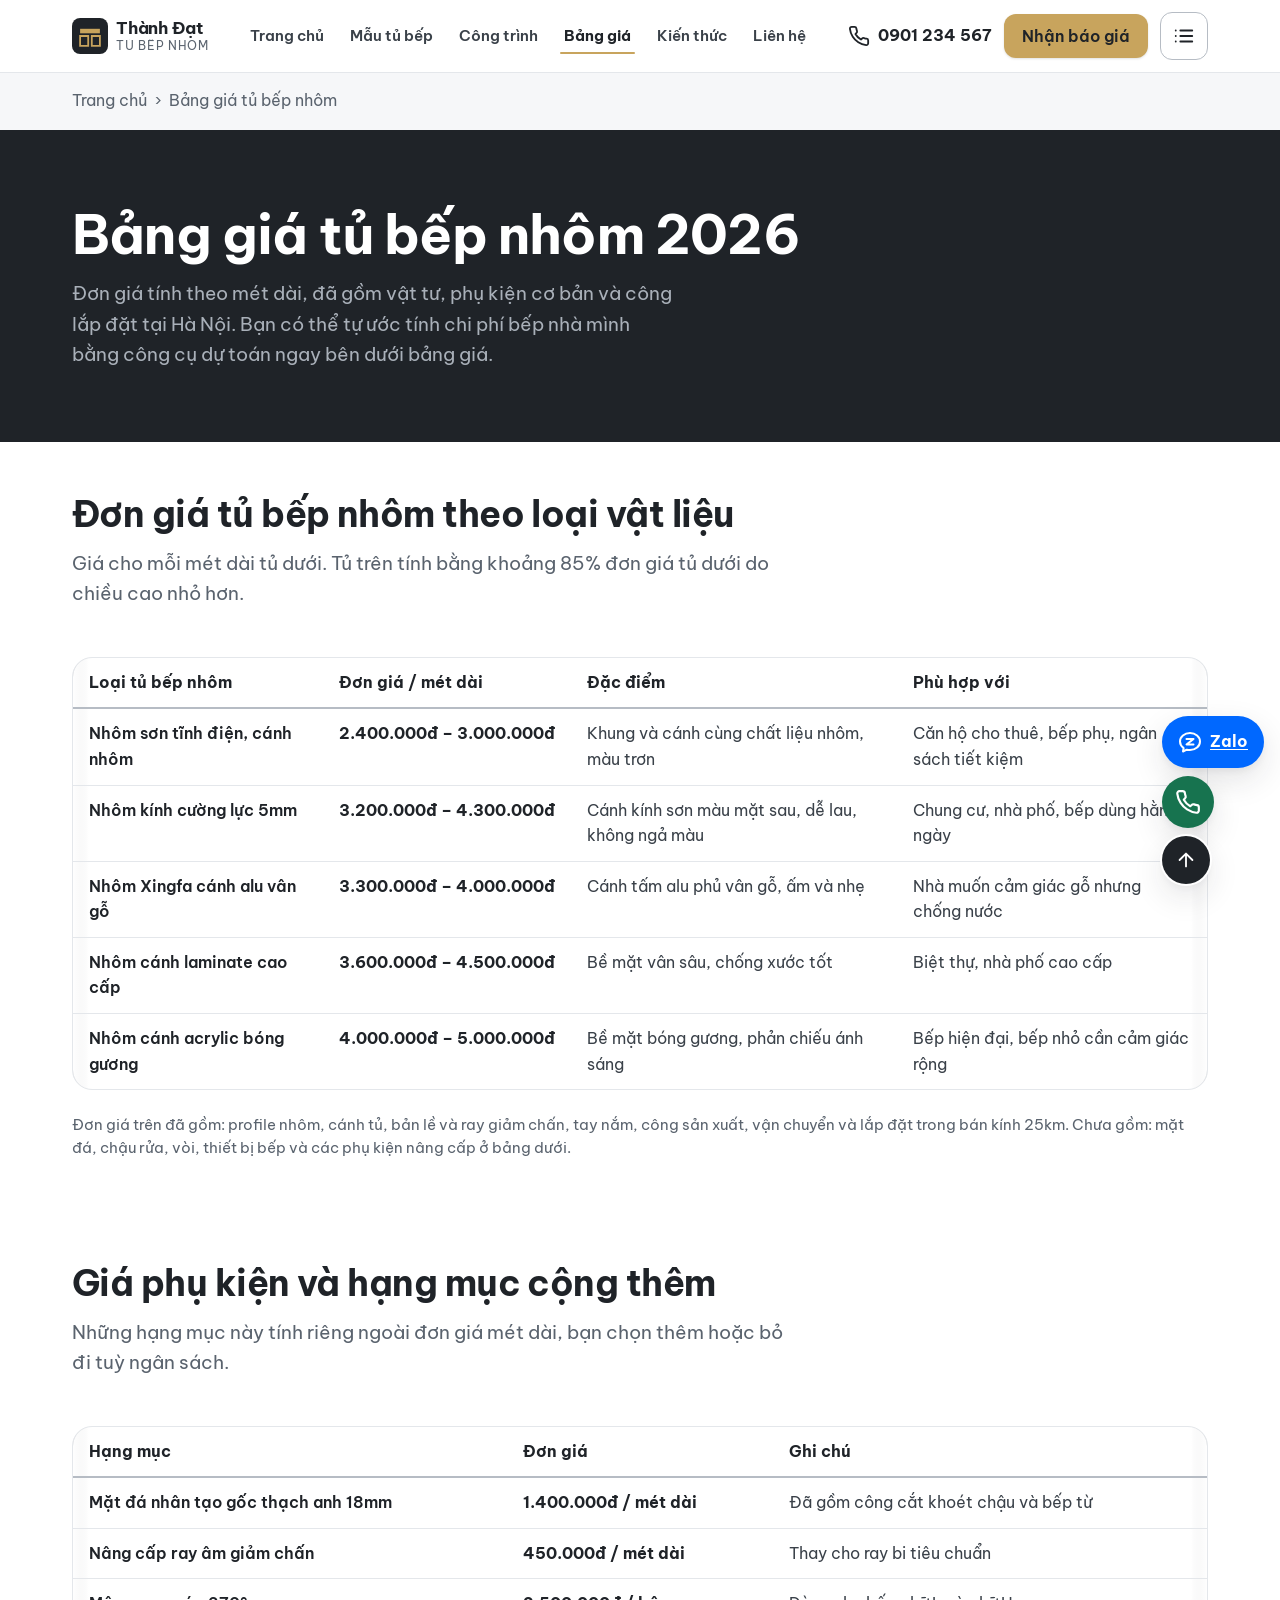
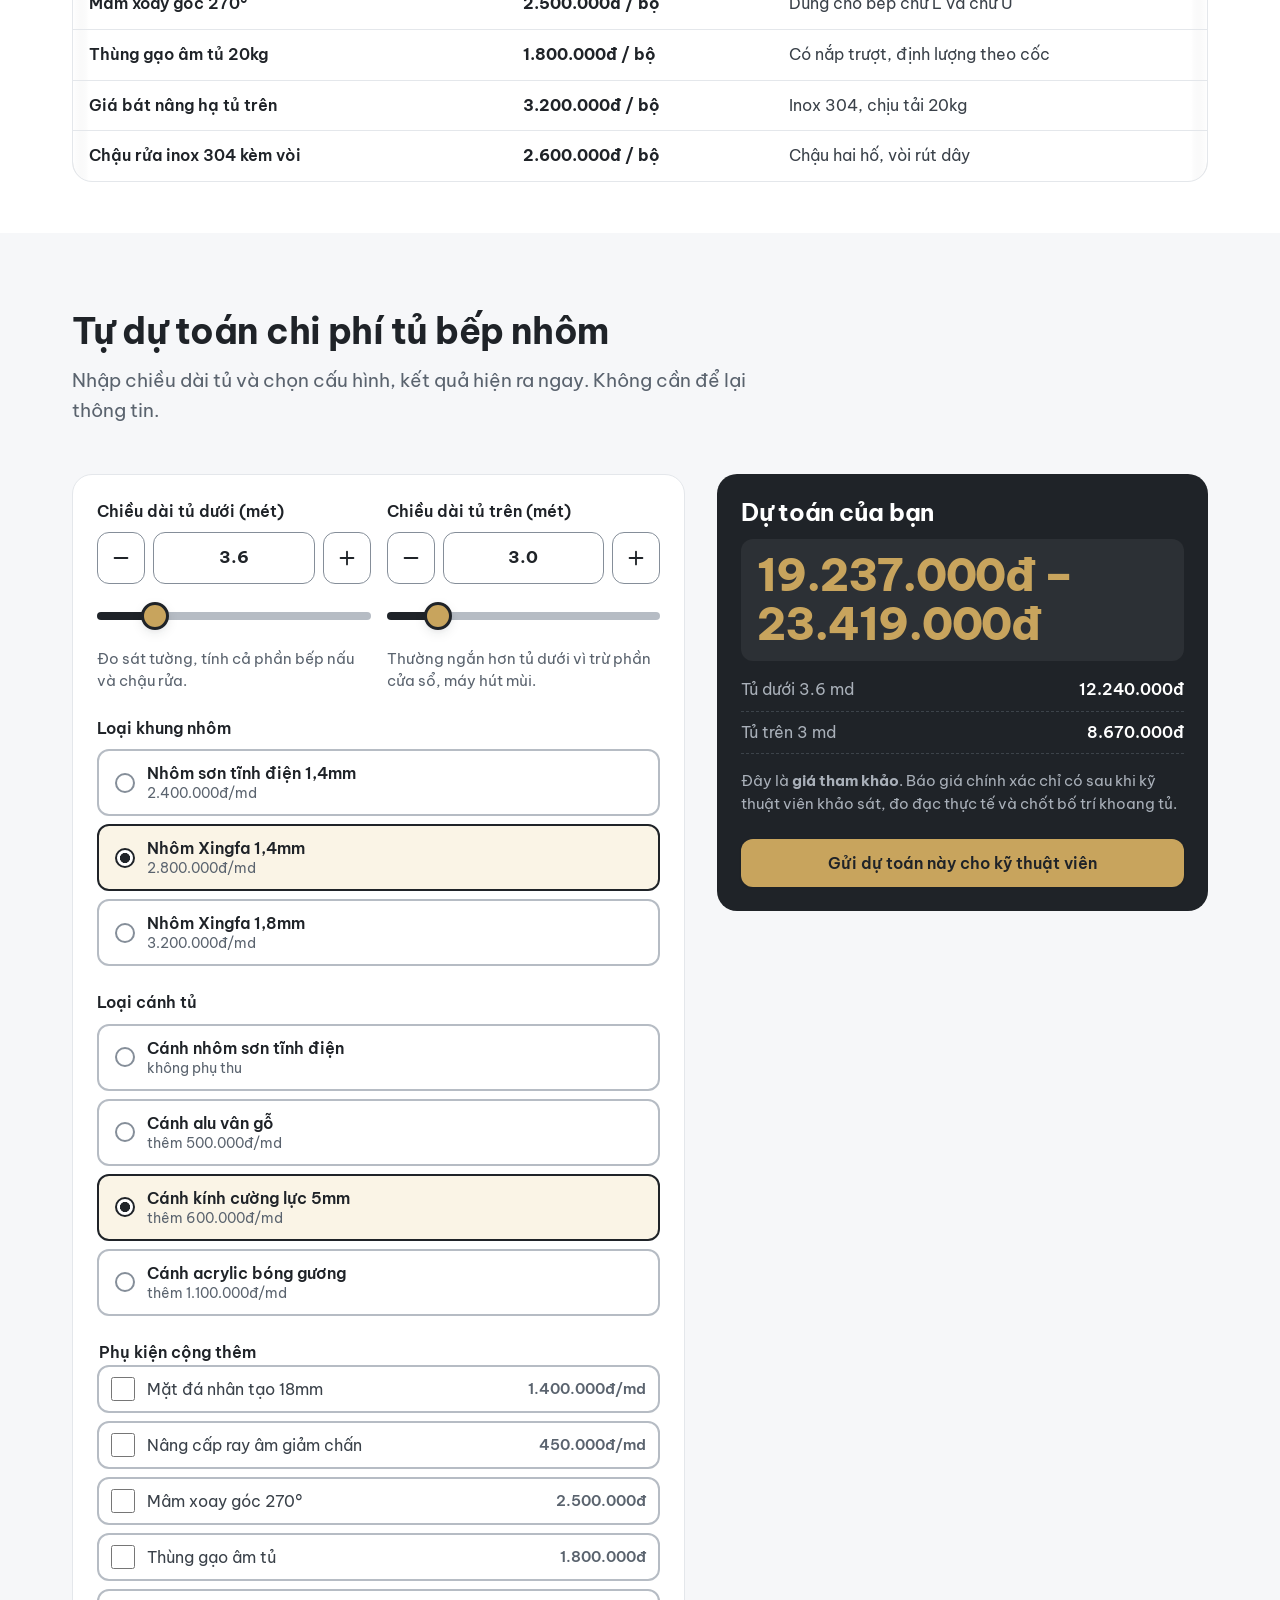
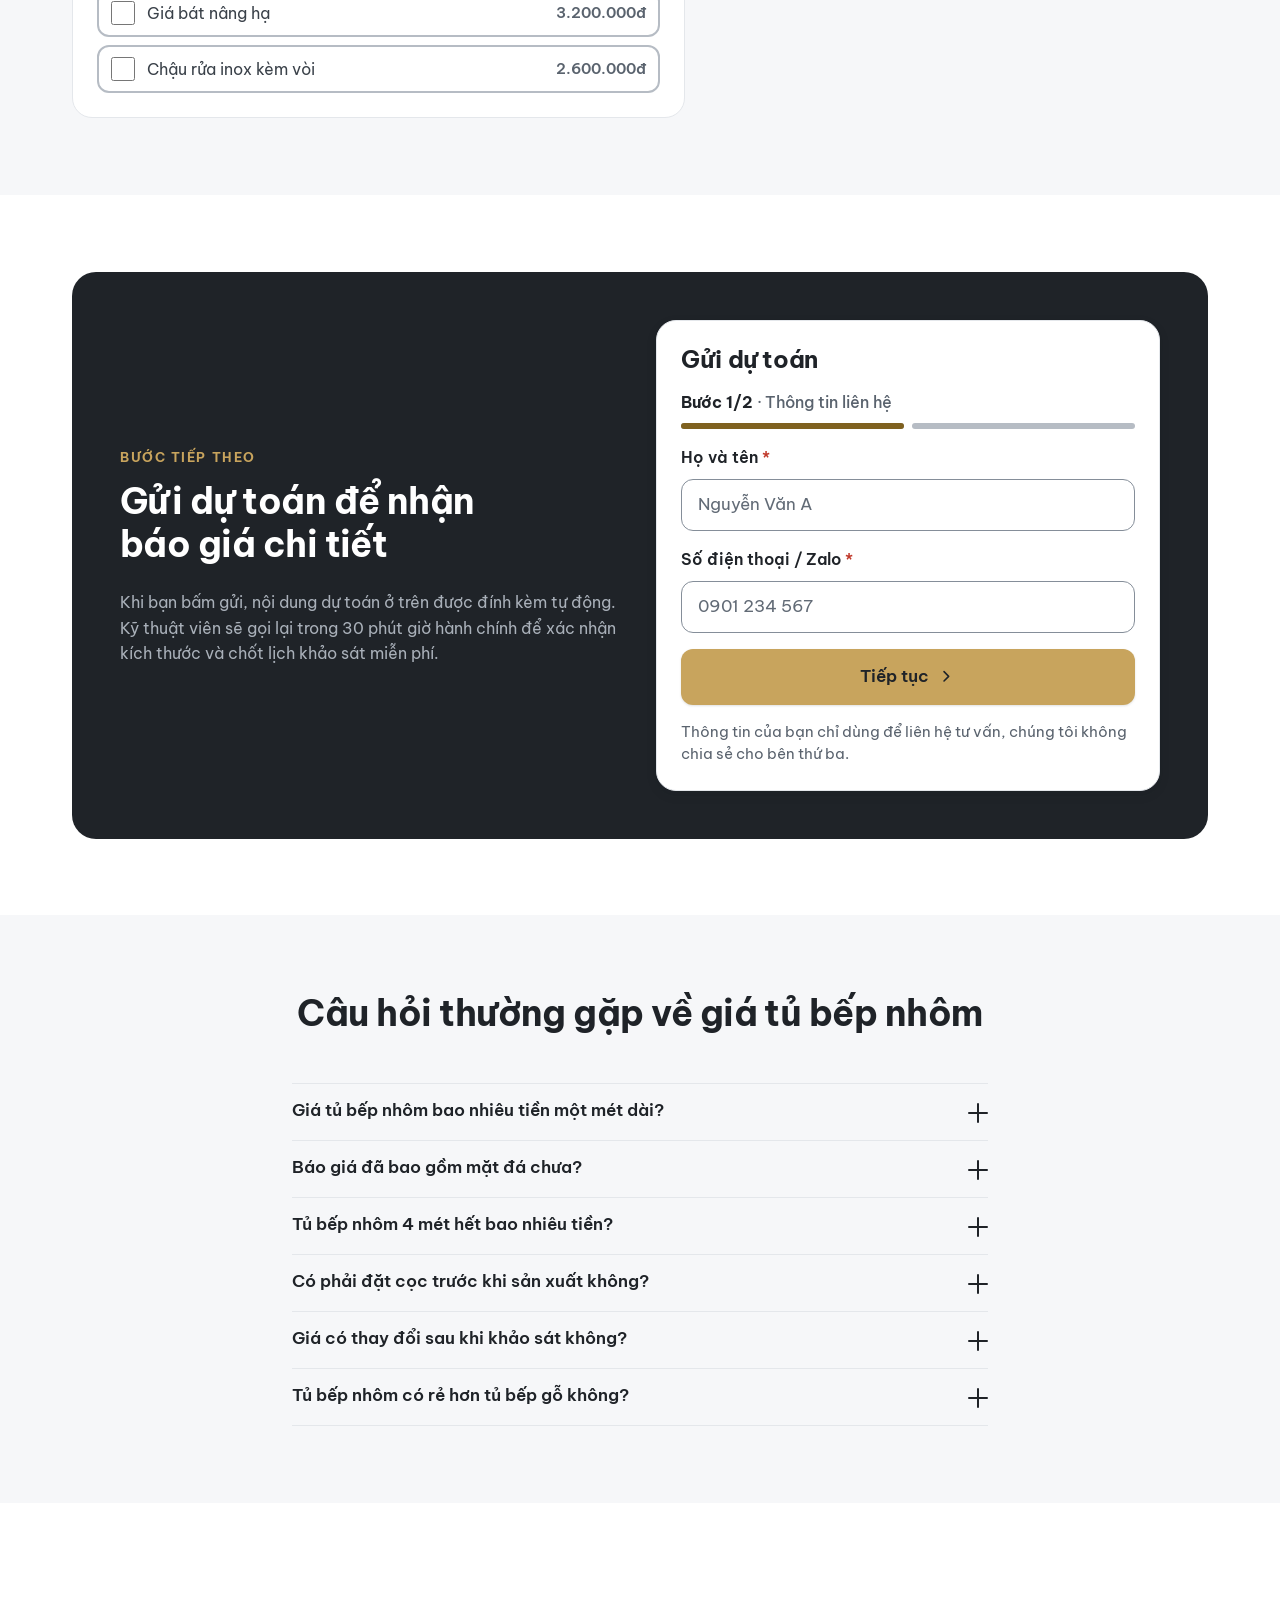
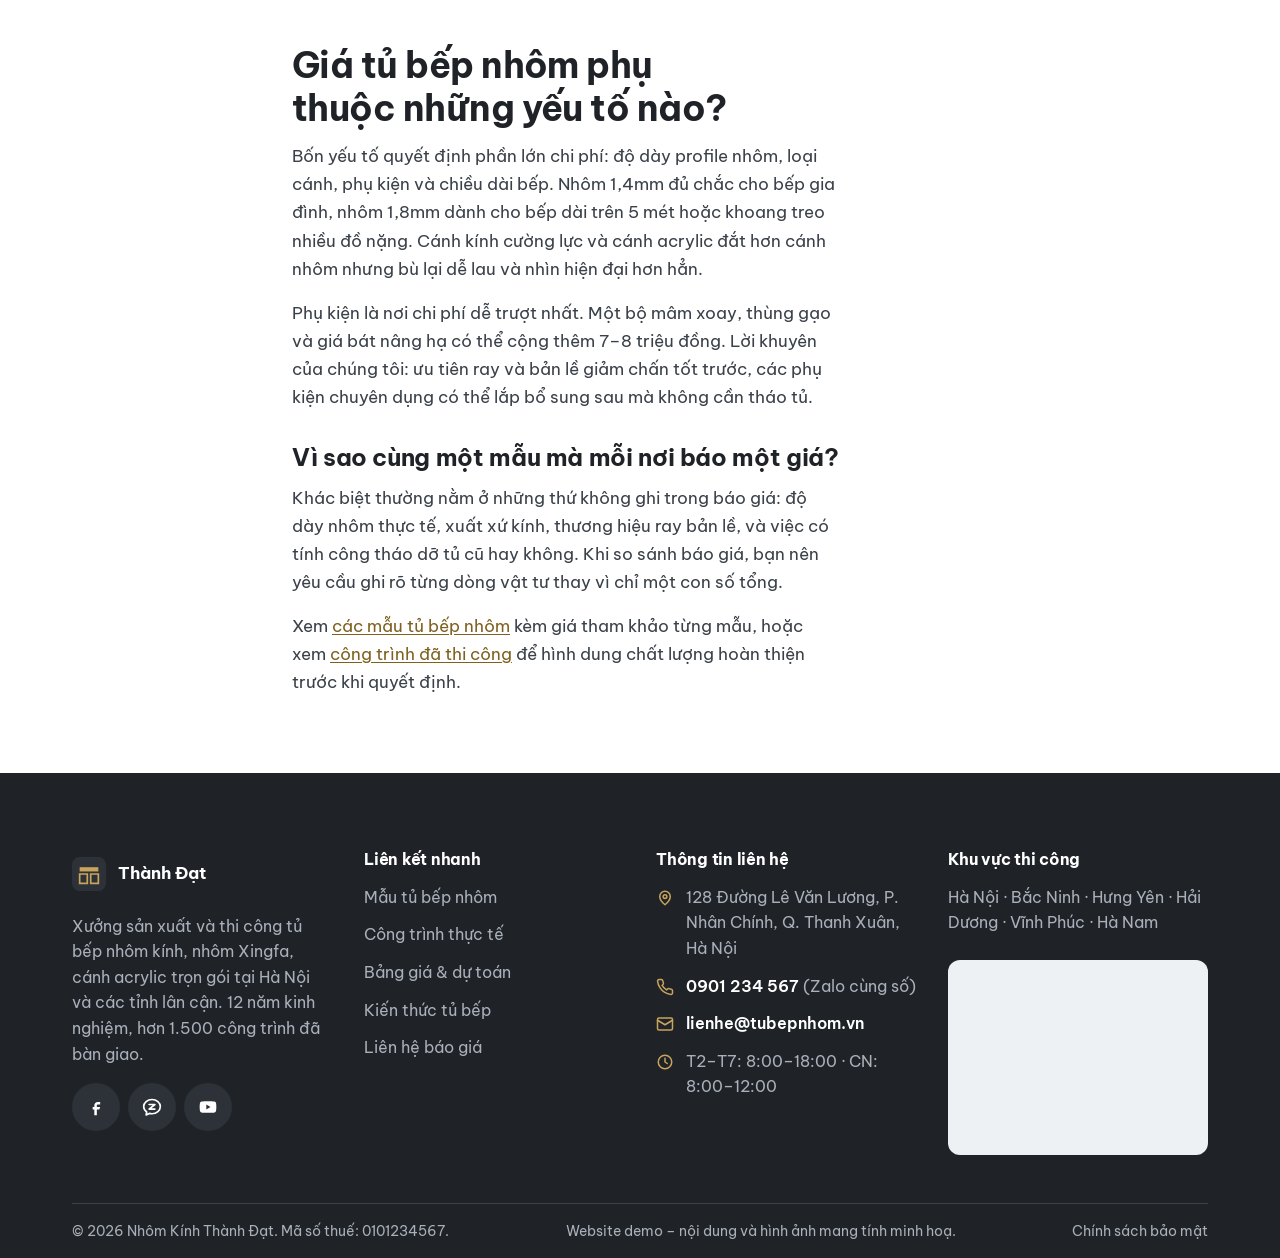
==== bang-gia/index.html @ 2ac094e7 "Website tu bep nhom: mobile-first, SEO, form gui lead ve Google Sheet Co-Authored-By: Claude Sonnet " ====
<!DOCTYPE html>
<html lang="vi">
<head>
<meta charset="UTF-8">
<meta name="viewport" content="width=device-width, initial-scale=1">

<title>Giá Tủ Bếp Nhôm 2026 | Bảng Giá Chi Tiết Theo Mét Dài</title>
<meta name="description" content="Bảng giá tủ bếp nhôm 2026 theo mét dài: nhôm sơn tĩnh điện từ 2.400.000đ, nhôm kính từ 3.200.000đ, cánh acrylic từ 4.000.000đ. Có công cụ tự dự toán chi phí.">
<link rel="canonical" href="https://tubepnhom.vn/bang-gia/">
<meta name="robots" content="index, follow, max-image-preview:large">
<meta name="theme-color" content="#1F2328">

<meta property="og:type" content="website">
<meta property="og:locale" content="vi_VN">
<meta property="og:site_name" content="Nhôm Kính Thành Đạt">
<meta property="og:title" content="Giá Tủ Bếp Nhôm 2026 | Bảng Giá Chi Tiết Theo Mét Dài">
<meta property="og:description" content="Đơn giá tủ bếp nhôm theo từng loại vật liệu và công cụ tự dự toán chi phí bếp nhà bạn trong 30 giây.">
<meta property="og:url" content="https://tubepnhom.vn/bang-gia/">
<meta property="og:image" content="https://images.unsplash.com/photo-1600585154340-be6161a56a0c?auto=format&amp;fit=crop&amp;w=1200&amp;h=630&amp;q=75">
<meta property="og:image:width" content="1200">
<meta property="og:image:height" content="630">
<meta property="og:image:alt" content="Tủ bếp nhôm kính hiện đại trong căn hộ">
<meta name="twitter:card" content="summary_large_image">
<meta name="twitter:title" content="Giá Tủ Bếp Nhôm 2026 | Bảng Giá Chi Tiết Theo Mét Dài">
<meta name="twitter:description" content="Đơn giá tủ bếp nhôm theo mét dài và công cụ tự dự toán chi phí.">
<meta name="twitter:image" content="https://images.unsplash.com/photo-1600585154340-be6161a56a0c?auto=format&amp;fit=crop&amp;w=1200&amp;h=630&amp;q=75">

<link rel="icon" href="../assets/icons/favicon.svg" type="image/svg+xml">
<link rel="apple-touch-icon" href="../assets/icons/favicon.svg">
<link rel="preconnect" href="https://fonts.googleapis.com">
<link rel="preconnect" href="https://fonts.gstatic.com" crossorigin>
<link rel="stylesheet" href="https://fonts.googleapis.com/css2?family=Be+Vietnam+Pro:wght@400;500;700&amp;display=swap" media="print" onload="this.media='all'">
<noscript><link rel="stylesheet" href="https://fonts.googleapis.com/css2?family=Be+Vietnam+Pro:wght@400;500;700&amp;display=swap"></noscript>
<link rel="stylesheet" href="../assets/css/style.css">

<!-- Đánh dấu "JS đang chạy" để CSS bật nút menu mobile (tắt JS thì nút được ẩn, điều hướng bằng menu chân trang). -->
<script>document.documentElement.classList.add('js');
// Dự phòng: sau 4 giây mà main.js chưa chạy (window.KT chưa có) thì thêm html.js-fail để CSS trả lại form dạng đầy đủ.
setTimeout(function(){ if (!window.KT) document.documentElement.classList.add('js-fail'); }, 4000);</script>

<!--
  LƯU Ý HIỆU NĂNG: trang này là trang công cụ, nội dung chủ yếu là bảng và form.
  Vì vậy KHÔNG tải GSAP / ScrollTrigger / Lenis và KHÔNG dùng hiệu ứng cuộn,
  cũng không thêm class "js-anim" → nội dung hiển thị ngay, JS chỉ còn ~8KB.
-->

<script type="application/ld+json">
{
  "@context": "https://schema.org",
  "@graph": [
    {
      "@type": "HomeAndConstructionBusiness",
      "@id": "https://tubepnhom.vn/#business",
      "name": "Nhôm Kính Thành Đạt",
      "url": "https://tubepnhom.vn/",
      "telephone": "+84901234567",
      "email": "lienhe@tubepnhom.vn",
      "priceRange": "2.400.000đ - 5.500.000đ/mét dài",
      "address": {
        "@type": "PostalAddress",
        "streetAddress": "128 Đường Lê Văn Lương, phường Nhân Chính",
        "addressLocality": "Quận Thanh Xuân",
        "addressRegion": "Hà Nội",
        "postalCode": "100000",
        "addressCountry": "VN"
      },
      "geo": { "@type": "GeoCoordinates", "latitude": 21.0049, "longitude": 105.8065 },
      "areaServed": [
        { "@type": "City", "name": "Hà Nội" }, { "@type": "City", "name": "Bắc Ninh" },
        { "@type": "City", "name": "Hưng Yên" }, { "@type": "City", "name": "Hải Dương" },
        { "@type": "City", "name": "Vĩnh Phúc" }, { "@type": "City", "name": "Hà Nam" }
      ],
      "openingHoursSpecification": [
        { "@type": "OpeningHoursSpecification", "dayOfWeek": ["Monday","Tuesday","Wednesday","Thursday","Friday","Saturday"], "opens": "08:00", "closes": "18:00" },
        { "@type": "OpeningHoursSpecification", "dayOfWeek": "Sunday", "opens": "08:00", "closes": "12:00" }
      ]
    },
    {
      "@type": "BreadcrumbList",
      "itemListElement": [
        { "@type": "ListItem", "position": 1, "name": "Trang chủ", "item": "https://tubepnhom.vn/" },
        { "@type": "ListItem", "position": 2, "name": "Bảng giá tủ bếp nhôm", "item": "https://tubepnhom.vn/bang-gia/" }
      ]
    },
    {
      "@type": "FAQPage",
      "mainEntity": [
        {
          "@type": "Question",
          "name": "Giá tủ bếp nhôm bao nhiêu tiền một mét dài?",
          "acceptedAnswer": { "@type": "Answer", "text": "Tủ bếp nhôm sơn tĩnh điện từ 2.400.000đ/md, tủ bếp nhôm cánh alu từ 3.300.000đ/md, tủ bếp nhôm kính cường lực từ 3.200.000đ/md và cánh acrylic bóng gương từ 4.000.000đ/md. Giá đã gồm vật tư, phụ kiện cơ bản và công lắp đặt, chưa gồm mặt đá." }
        },
        {
          "@type": "Question",
          "name": "Báo giá tủ bếp nhôm đã bao gồm mặt đá chưa?",
          "acceptedAnswer": { "@type": "Answer", "text": "Chưa. Mặt đá nhân tạo gốc thạch anh dày 18mm được tính riêng, khoảng 1.400.000đ cho mỗi mét dài tủ dưới, đã gồm công cắt khoét chậu và bếp từ." }
        },
        {
          "@type": "Question",
          "name": "Tủ bếp nhôm 4 mét hết bao nhiêu tiền?",
          "acceptedAnswer": { "@type": "Answer", "text": "Một bếp chữ I dài 4 mét có đủ tủ trên và tủ dưới, khung nhôm Xingfa 1,4mm, cánh kính cường lực, thường rơi vào khoảng 25 đến 32 triệu đồng chưa gồm mặt đá. Bạn có thể dùng công cụ dự toán trên trang này để tính nhanh theo cấu hình của mình." }
        },
        {
          "@type": "Question",
          "name": "Có phải đặt cọc trước khi sản xuất không?",
          "acceptedAnswer": { "@type": "Answer", "text": "Có. Khách hàng đặt cọc 50% sau khi duyệt bản vẽ 3D, thanh toán 45% khi lắp đặt xong và giữ lại 5% trong 7 ngày chạy thử. Khảo sát và bản vẽ 3D hoàn toàn miễn phí." }
        },
        {
          "@type": "Question",
          "name": "Giá có thay đổi sau khi khảo sát không?",
          "acceptedAnswer": { "@type": "Answer", "text": "Giá trong hợp đồng là giá cuối cùng. Con số ước tính trên website chỉ dùng để tham khảo ngân sách; sau khi đo đạc thực tế, chúng tôi gửi bảng giá chi tiết từng hạng mục và không phát sinh nếu bạn không đổi thiết kế." }
        },
        {
          "@type": "Question",
          "name": "Tủ bếp nhôm có rẻ hơn tủ bếp gỗ không?",
          "acceptedAnswer": { "@type": "Answer", "text": "Ở cùng phân khúc, tủ bếp nhôm thường rẻ hơn tủ bếp gỗ tự nhiên từ 30% đến 50% và tương đương hoặc rẻ hơn một chút so với gỗ công nghiệp phủ acrylic, nhưng không bị phồng chân tủ khi ngấm nước." }
        }
      ]
    }
  ]
}
</script>
</head>

<body>
<svg class="sprite" width="0" height="0" aria-hidden="true" focusable="false">
  <symbol id="i-phone" viewBox="0 0 24 24"><path d="M22 16.9v3a2 2 0 0 1-2.2 2 19.8 19.8 0 0 1-8.6-3.1 19.5 19.5 0 0 1-6-6A19.8 19.8 0 0 1 2.1 4.2 2 2 0 0 1 4.1 2h3a2 2 0 0 1 2 1.7c.1 1 .4 1.9.7 2.8a2 2 0 0 1-.5 2.1L8.1 9.9a16 16 0 0 0 6 6l1.3-1.2a2 2 0 0 1 2.1-.5c.9.3 1.8.6 2.8.7a2 2 0 0 1 1.7 2Z"/></symbol>
  <symbol id="i-zalo" viewBox="0 0 24 24"><path d="M12 3C6.5 3 2 6.8 2 11.5c0 2.6 1.4 4.9 3.6 6.5L5 21.5l3.8-1.8c1 .3 2.1.4 3.2.4 5.5 0 10-3.8 10-8.6S17.5 3 12 3Z"/><path d="M8.5 9h7l-7 5.5h7"/></symbol>
  <symbol id="i-quote" viewBox="0 0 24 24"><path d="M9 3h6a1 1 0 0 1 1 1v1H8V4a1 1 0 0 1 1-1Z"/><path d="M16 5h2a2 2 0 0 1 2 2v13a2 2 0 0 1-2 2H6a2 2 0 0 1-2-2V7a2 2 0 0 1 2-2h2"/><path d="M8 12h8M8 16h5"/></symbol>
  <symbol id="i-menu" viewBox="0 0 24 24"><path d="M4 6h16M4 12h16M4 18h16"/></symbol>
  <symbol id="i-close" viewBox="0 0 24 24"><path d="M18 6 6 18M6 6l12 12"/></symbol>
  <symbol id="i-chevron-down" viewBox="0 0 24 24"><path d="m6 9 6 6 6-6"/></symbol>
  <symbol id="i-chevron-right" viewBox="0 0 24 24"><path d="m9 18 6-6-6-6"/></symbol>
  <symbol id="i-chevron-left" viewBox="0 0 24 24"><path d="m15 18-6-6 6-6"/></symbol>
  <symbol id="i-arrow-up" viewBox="0 0 24 24"><path d="M12 19V5M5 12l7-7 7 7"/></symbol>
  <symbol id="i-plus" viewBox="0 0 24 24"><path d="M12 5v14M5 12h14"/></symbol>
  <symbol id="i-minus" viewBox="0 0 24 24"><path d="M5 12h14"/></symbol>
  <symbol id="i-trash" viewBox="0 0 24 24"><path d="M3 6h18M8 6V4a1 1 0 0 1 1-1h6a1 1 0 0 1 1 1v2M19 6l-1 14a2 2 0 0 1-2 2H8a2 2 0 0 1-2-2L5 6M10 11v6M14 11v6"/></symbol>
  <symbol id="i-check" viewBox="0 0 24 24"><path d="M5 12.5 9.5 17 19 7"/></symbol>
  <symbol id="i-list" viewBox="0 0 24 24"><path d="M8 6h13M8 12h13M8 18h13M3 6h.01M3 12h.01M3 18h.01"/></symbol>
  <symbol id="i-filter" viewBox="0 0 24 24"><path d="M3 5h18l-7 8.5V20l-4-2v-4.5L3 5Z"/></symbol>
  <symbol id="i-pin" viewBox="0 0 24 24"><path d="M12 21s7-5.6 7-11a7 7 0 1 0-14 0c0 5.4 7 11 7 11Z"/><circle cx="12" cy="10" r="2.5"/></symbol>
  <symbol id="i-clock" viewBox="0 0 24 24"><circle cx="12" cy="12" r="9"/><path d="M12 7v5l3 2"/></symbol>
  <symbol id="i-star" viewBox="0 0 24 24"><path d="m12 3 2.7 5.6 6.1.9-4.4 4.3 1 6.1L12 17l-5.4 2.9 1-6.1L3.2 9.5l6.1-.9L12 3Z"/></symbol>
  <symbol id="i-image" viewBox="0 0 24 24"><rect x="3" y="4" width="18" height="16" rx="2"/><circle cx="9" cy="10" r="1.5"/><path d="m21 16-5-5-9 9"/></symbol>
  <symbol id="i-ruler" viewBox="0 0 24 24"><path d="M3 17 17 3l4 4L7 21l-4-4Z"/><path d="m7 13 2 2M10 10l2 2M13 7l2 2"/></symbol>
  <symbol id="i-mail" viewBox="0 0 24 24"><rect x="2" y="4" width="20" height="16" rx="2"/><path d="m2 7 10 6 10-6"/></symbol>
  <symbol id="i-facebook" viewBox="0 0 24 24"><path fill="currentColor" stroke="none" d="M14 9h3V6h-3c-2.2 0-4 1.8-4 4v2H8v3h2v7h3v-7h3l1-3h-4v-2c0-.6.4-1 1-1Z"/></symbol>
  <symbol id="i-youtube" viewBox="0 0 24 24"><path fill="currentColor" stroke="none" d="M22 12s0-3.2-.4-4.7a2.5 2.5 0 0 0-1.8-1.8C18.3 5 12 5 12 5s-6.3 0-7.8.5A2.5 2.5 0 0 0 2.4 7.3C2 8.8 2 12 2 12s0 3.2.4 4.7a2.5 2.5 0 0 0 1.8 1.8C5.7 19 12 19 12 19s6.3 0 7.8-.5a2.5 2.5 0 0 0 1.8-1.8C22 15.2 22 12 22 12ZM10 15V9l5 3-5 3Z"/></symbol>
</svg>
<a class="skip-link" href="#main">Bỏ qua, tới nội dung chính</a>

<header class="header">
  <div class="container header__inner">
    <a class="header__logo" href="../index.html" aria-label="Nhôm Kính Thành Đạt – về trang chủ">
      <svg viewBox="0 0 40 40" fill="none" aria-hidden="true" focusable="false">
        <rect width="40" height="40" rx="9" fill="#1F2328"/>
        <path d="M9 12h22v5H9z" fill="#C8A45D"/>
        <path d="M9 20h9v11H9zM22 20h9v11h-9z" stroke="#C8A45D" stroke-width="2"/>
      </svg>
      <span class="header__logo-text">
        <span class="header__logo-name">Thành Đạt</span>
        <span class="header__logo-tag">Tủ bếp nhôm</span>
      </span>
    </a>

    <nav class="nav" id="main-nav" aria-label="Điều hướng chính">
      <ul class="nav__list">
        <li><a class="nav__link" href="../index.html">Trang chủ</a></li>
        <li><a class="nav__link" href="../mau-tu-bep/index.html">Mẫu tủ bếp</a></li>
        <li><a class="nav__link" href="../cong-trinh/index.html">Công trình</a></li>
        <li><a class="nav__link" href="../bang-gia/index.html" aria-current="page">Bảng giá</a></li>
        <li><a class="nav__link" href="../kien-thuc/index.html">Kiến thức</a></li>
        <li><a class="nav__link" href="../lien-he/index.html">Liên hệ</a></li>
      </ul>
      <div class="nav__cta">
        <a class="btn btn--outline btn--block" href="tel:0901234567"><svg class="icon" aria-hidden="true" focusable="false"><use href="#i-phone"/></svg> Gọi 0901 234 567</a>
        <a class="btn btn--outline btn--block" href="https://zalo.me/0901234567" target="_blank" rel="noopener"><svg class="icon" aria-hidden="true" focusable="false"><use href="#i-zalo"/></svg> Nhắn Zalo</a>
        <a class="btn btn--primary btn--block" href="../lien-he/index.html"><svg class="icon" aria-hidden="true" focusable="false"><use href="#i-quote"/></svg> Nhận báo giá</a>
      </div>
    </nav>

    <div class="header__actions">
      <a class="header__phone" href="tel:0901234567">
        <svg class="icon" aria-hidden="true" focusable="false"><use href="#i-phone"/></svg>
        <span>0901 234 567</span>
      </a>
      <a class="btn btn--primary" href="../lien-he/index.html">Nhận báo giá</a>
      <button class="quote-btn" type="button" data-quote-open aria-controls="quote-drawer" aria-expanded="false">
        <svg class="icon" aria-hidden="true" focusable="false"><use href="#i-list"/></svg>
        <span class="sr-only quote-btn__label">Danh sách báo giá</span>
        <span class="quote-btn__count" data-quote-count hidden>0</span>
      </button>
      <button class="nav-toggle" type="button" aria-expanded="false" aria-controls="main-nav" aria-label="Mở menu điều hướng">
        <span class="nav-toggle__bars" aria-hidden="true"></span>
      </button>
    </div>
  </div>
</header>
<div class="nav-overlay" aria-hidden="true"></div>

<main id="main" class="page" tabindex="-1">

  <nav class="breadcrumb" aria-label="Đường dẫn">
    <div class="container">
      <ol class="breadcrumb__list">
        <li class="breadcrumb__item"><a href="../index.html">Trang chủ</a></li>
        <li class="breadcrumb__item" aria-current="page">Bảng giá tủ bếp nhôm</li>
      </ol>
    </div>
  </nav>

  <section class="page-hero">
    <div class="container">
      <h1 class="page-hero__title">Bảng giá tủ bếp nhôm 2026</h1>
      <p class="page-hero__desc">
        Đơn giá tính theo mét dài, đã gồm vật tư, phụ kiện cơ bản và công lắp đặt tại Hà Nội.
        Bạn có thể tự ước tính chi phí bếp nhà mình bằng công cụ dự toán ngay bên dưới bảng giá.
      </p>
    </div>
  </section>

  <!-- ===================== BẢNG ĐƠN GIÁ ===================== -->
  <section class="section section--tight">
    <div class="container">
      <div class="section__head">
        <h2 class="section__title">Đơn giá tủ bếp nhôm theo loại vật liệu</h2>
        <p class="section__desc">Giá cho mỗi mét dài tủ dưới. Tủ trên tính bằng khoảng 85% đơn giá tủ dưới do chiều cao nhỏ hơn.</p>
      </div>

      <div class="table-wrap" tabindex="0" role="region" aria-label="Bảng đơn giá tủ bếp nhôm theo loại vật liệu, cuộn ngang để xem đủ cột">
        <table class="table table--cards" role="table">
          <caption class="sr-only">Bảng đơn giá tủ bếp nhôm theo loại vật liệu, tính trên mỗi mét dài</caption>
          <thead>
            <tr>
              <th scope="col" role="columnheader">Loại tủ bếp nhôm</th>
              <th scope="col" role="columnheader">Đơn giá / mét dài</th>
              <th scope="col" role="columnheader">Đặc điểm</th>
              <th scope="col" role="columnheader">Phù hợp với</th>
            </tr>
          </thead>
          <tbody>
            <tr role="row">
              <th scope="row" role="rowheader">Nhôm sơn tĩnh điện, cánh nhôm</th>
              <td class="table__price" role="cell" data-label="Đơn giá / mét dài">2.400.000đ – 3.000.000đ</td>
              <td role="cell" data-label="Đặc điểm">Khung và cánh cùng chất liệu nhôm, màu trơn</td>
              <td role="cell" data-label="Phù hợp với">Căn hộ cho thuê, bếp phụ, ngân sách tiết kiệm</td>
            </tr>
            <tr role="row">
              <th scope="row" role="rowheader">Nhôm kính cường lực 5mm</th>
              <td class="table__price" role="cell" data-label="Đơn giá / mét dài">3.200.000đ – 4.300.000đ</td>
              <td role="cell" data-label="Đặc điểm">Cánh kính sơn màu mặt sau, dễ lau, không ngả màu</td>
              <td role="cell" data-label="Phù hợp với">Chung cư, nhà phố, bếp dùng hằng ngày</td>
            </tr>
            <tr role="row">
              <th scope="row" role="rowheader">Nhôm Xingfa cánh alu vân gỗ</th>
              <td class="table__price" role="cell" data-label="Đơn giá / mét dài">3.300.000đ – 4.000.000đ</td>
              <td role="cell" data-label="Đặc điểm">Cánh tấm alu phủ vân gỗ, ấm và nhẹ</td>
              <td role="cell" data-label="Phù hợp với">Nhà muốn cảm giác gỗ nhưng chống nước</td>
            </tr>
            <tr role="row">
              <th scope="row" role="rowheader">Nhôm cánh laminate cao cấp</th>
              <td class="table__price" role="cell" data-label="Đơn giá / mét dài">3.600.000đ – 4.500.000đ</td>
              <td role="cell" data-label="Đặc điểm">Bề mặt vân sâu, chống xước tốt</td>
              <td role="cell" data-label="Phù hợp với">Biệt thự, nhà phố cao cấp</td>
            </tr>
            <tr role="row">
              <th scope="row" role="rowheader">Nhôm cánh acrylic bóng gương</th>
              <td class="table__price" role="cell" data-label="Đơn giá / mét dài">4.000.000đ – 5.000.000đ</td>
              <td role="cell" data-label="Đặc điểm">Bề mặt bóng gương, phản chiếu ánh sáng</td>
              <td role="cell" data-label="Phù hợp với">Bếp hiện đại, bếp nhỏ cần cảm giác rộng</td>
            </tr>
          </tbody>
        </table>
      </div>

      <p class="form__consent mt-5">
        Đơn giá trên đã gồm: profile nhôm, cánh tủ, bản lề và ray giảm chấn, tay nắm, công sản xuất, vận chuyển và lắp đặt trong bán kính 25km.
        Chưa gồm: mặt đá, chậu rửa, vòi, thiết bị bếp và các phụ kiện nâng cấp ở bảng dưới.
      </p>
    </div>
  </section>

  <!-- ===================== PHỤ KIỆN & HẠNG MỤC THÊM ===================== -->
  <section class="section section--tight">
    <div class="container">
      <div class="section__head">
        <h2 class="section__title">Giá phụ kiện và hạng mục cộng thêm</h2>
        <p class="section__desc">Những hạng mục này tính riêng ngoài đơn giá mét dài, bạn chọn thêm hoặc bỏ đi tuỳ ngân sách.</p>
      </div>

      <div class="table-wrap" tabindex="0" role="region" aria-label="Bảng giá phụ kiện và hạng mục cộng thêm, cuộn ngang để xem đủ cột">
        <table class="table table--cards" role="table">
          <caption class="sr-only">Bảng giá phụ kiện và hạng mục cộng thêm cho tủ bếp nhôm</caption>
          <thead>
            <tr>
              <th scope="col" role="columnheader">Hạng mục</th>
              <th scope="col" role="columnheader">Đơn giá</th>
              <th scope="col" role="columnheader">Ghi chú</th>
            </tr>
          </thead>
          <tbody>
            <tr role="row"><th scope="row" role="rowheader">Mặt đá nhân tạo gốc thạch anh 18mm</th><td class="table__price" role="cell" data-label="Đơn giá">1.400.000đ / mét dài</td><td role="cell" data-label="Ghi chú">Đã gồm công cắt khoét chậu và bếp từ</td></tr>
            <tr role="row"><th scope="row" role="rowheader">Nâng cấp ray âm giảm chấn</th><td class="table__price" role="cell" data-label="Đơn giá">450.000đ / mét dài</td><td role="cell" data-label="Ghi chú">Thay cho ray bi tiêu chuẩn</td></tr>
            <tr role="row"><th scope="row" role="rowheader">Mâm xoay góc 270°</th><td class="table__price" role="cell" data-label="Đơn giá">2.500.000đ / bộ</td><td role="cell" data-label="Ghi chú">Dùng cho bếp chữ L và chữ U</td></tr>
            <tr role="row"><th scope="row" role="rowheader">Thùng gạo âm tủ 20kg</th><td class="table__price" role="cell" data-label="Đơn giá">1.800.000đ / bộ</td><td role="cell" data-label="Ghi chú">Có nắp trượt, định lượng theo cốc</td></tr>
            <tr role="row"><th scope="row" role="rowheader">Giá bát nâng hạ tủ trên</th><td class="table__price" role="cell" data-label="Đơn giá">3.200.000đ / bộ</td><td role="cell" data-label="Ghi chú">Inox 304, chịu tải 20kg</td></tr>
            <tr role="row"><th scope="row" role="rowheader">Chậu rửa inox 304 kèm vòi</th><td class="table__price" role="cell" data-label="Đơn giá">2.600.000đ / bộ</td><td role="cell" data-label="Ghi chú">Chậu hai hố, vòi rút dây</td></tr>
          </tbody>
        </table>
      </div>
    </div>
  </section>

  <!-- ===================== CÔNG CỤ DỰ TOÁN ===================== -->
  <section class="section section--soft" id="du-toan">
    <div class="container">
      <div class="section__head">
        <h2 class="section__title">Tự dự toán chi phí tủ bếp nhôm</h2>
        <p class="section__desc">Nhập chiều dài tủ và chọn cấu hình, kết quả hiện ra ngay. Không cần để lại thông tin.</p>
      </div>

      <div class="estimator">
        <!-- Công cụ tính tại chỗ, không gửi dữ liệu đi đâu -->
        <form class="estimator__panel" id="estimator" novalidate>
          <div class="form__row">
            <div class="field">
              <label class="field__label" for="est-lower">Chiều dài tủ dưới (mét)</label>
              <input class="field__control" type="number" id="est-lower" name="lower" min="0" max="20" step="0.1" value="3.6" inputmode="decimal">
              <p class="field__hint">Đo sát tường, tính cả phần bếp nấu và chậu rửa.</p>
            </div>
            <div class="field">
              <label class="field__label" for="est-upper">Chiều dài tủ trên (mét)</label>
              <input class="field__control" type="number" id="est-upper" name="upper" min="0" max="20" step="0.1" value="3.0" inputmode="decimal">
              <p class="field__hint">Thường ngắn hơn tủ dưới vì trừ phần cửa sổ, máy hút mùi.</p>
            </div>
          </div>

          <div class="field">
            <label class="field__label" for="est-frame">Loại khung nhôm</label>
            <select class="field__control" id="est-frame" name="frame" data-choice="split">
              <option value="son-tinh-dien" data-price="2400000">Nhôm sơn tĩnh điện 1,4mm – 2.400.000đ/md</option>
              <option value="xingfa-14" data-price="2800000" selected>Nhôm Xingfa 1,4mm – 2.800.000đ/md</option>
              <option value="xingfa-18" data-price="3200000">Nhôm Xingfa 1,8mm – 3.200.000đ/md</option>
            </select>
          </div>

          <div class="field">
            <label class="field__label" for="est-door">Loại cánh tủ</label>
            <select class="field__control" id="est-door" name="door" data-choice="split">
              <option value="canh-nhom" data-price="0">Cánh nhôm sơn tĩnh điện – không phụ thu</option>
              <option value="canh-alu" data-price="500000">Cánh alu vân gỗ – thêm 500.000đ/md</option>
              <option value="canh-kinh" data-price="600000" selected>Cánh kính cường lực 5mm – thêm 600.000đ/md</option>
              <option value="canh-acrylic" data-price="1100000">Cánh acrylic bóng gương – thêm 1.100.000đ/md</option>
            </select>
          </div>

          <fieldset class="field" style="border:0;padding:0;margin:0">
            <legend class="field__label">Phụ kiện cộng thêm</legend>
            <div class="checkbox-group">
              <label class="checkbox">
                <input type="checkbox" name="extra" data-price="1400000" data-unit="md" data-label="Mặt đá nhân tạo 18mm">
                Mặt đá nhân tạo 18mm <span class="checkbox__price">1.400.000đ/md</span>
              </label>
              <label class="checkbox">
                <input type="checkbox" name="extra" data-price="450000" data-unit="md" data-label="Nâng cấp ray âm giảm chấn">
                Nâng cấp ray âm giảm chấn <span class="checkbox__price">450.000đ/md</span>
              </label>
              <label class="checkbox">
                <input type="checkbox" name="extra" data-price="2500000" data-label="Mâm xoay góc 270°">
                Mâm xoay góc 270° <span class="checkbox__price">2.500.000đ</span>
              </label>
              <label class="checkbox">
                <input type="checkbox" name="extra" data-price="1800000" data-label="Thùng gạo âm tủ">
                Thùng gạo âm tủ <span class="checkbox__price">1.800.000đ</span>
              </label>
              <label class="checkbox">
                <input type="checkbox" name="extra" data-price="3200000" data-label="Giá bát nâng hạ">
                Giá bát nâng hạ <span class="checkbox__price">3.200.000đ</span>
              </label>
              <label class="checkbox">
                <input type="checkbox" name="extra" data-price="2600000" data-label="Chậu rửa inox kèm vòi">
                Chậu rửa inox kèm vòi <span class="checkbox__price">2.600.000đ</span>
              </label>
            </div>
          </fieldset>
        </form>

        <aside class="estimator__result" aria-label="Kết quả dự toán">
          <h3>Dự toán của bạn</h3>
          <p class="estimator__total" id="est-total">0đ</p>
          <ul class="estimator__breakdown" id="est-breakdown">
            <li><span>Chưa nhập kích thước</span><span>—</span></li>
          </ul>
          <p class="estimator__note">
            Đây là <strong>giá tham khảo</strong>. Báo giá chính xác chỉ có sau khi kỹ thuật viên khảo sát,
            đo đạc thực tế và chốt bố trí khoang tủ.
          </p>
          <a class="btn btn--primary btn--block mt-5" href="#gui-du-toan">Gửi dự toán này cho kỹ thuật viên</a>
        </aside>
      </div>
    </div>
  </section>

  <!-- ===================== GỬI DỰ TOÁN ===================== -->
  <section class="section" id="gui-du-toan">
    <div class="container">
      <div class="cta-band">
        <div class="cta-band__grid">
          <div>
            <p class="eyebrow">Bước tiếp theo</p>
            <h2>Gửi dự toán để nhận báo giá chi tiết</h2>
            <p class="mt-5">Khi bạn bấm gửi, nội dung dự toán ở trên được đính kèm tự động. Kỹ thuật viên sẽ gọi lại trong 30 phút giờ hành chính để xác nhận kích thước và chốt lịch khảo sát miễn phí.</p>
          </div>

          <form class="form form--card" data-quote-form data-form-source="du-toan" novalidate>
            <h3>Gửi dự toán</h3>
            <div class="field">
              <label class="field__label" for="bg-name">Họ và tên <span class="req" aria-hidden="true">*</span></label>
              <input class="field__control" type="text" id="bg-name" name="name" autocomplete="name" autocapitalize="words" enterkeyhint="next" required placeholder="Nguyễn Văn A">
              <p class="field__error" aria-live="polite"></p>
            </div>
            <div class="field">
              <label class="field__label" for="bg-phone">Số điện thoại / Zalo <span class="req" aria-hidden="true">*</span></label>
              <input class="field__control" type="tel" id="bg-phone" name="phone" inputmode="tel" autocomplete="tel" enterkeyhint="next" required placeholder="0901 234 567">
              <p class="field__error" aria-live="polite"></p>
            </div>
            <div class="field">
              <label class="field__label" for="note">Ghi chú thêm</label>
              <textarea class="field__control" id="note" name="note" rows="3" autocomplete="off" placeholder="Bếp chữ L ở chung cư, muốn màu vân gỗ sáng."></textarea>
              <p class="field__error" aria-live="polite"></p>
            </div>

            <!-- Kết quả dự toán được JS ghi vào các ô ẩn dưới đây, gửi kèm lên Google Sheet -->
            <input type="hidden" id="est-size"  name="size"       value="">
            <input type="hidden" id="est-shape" name="shape"      value="">
            <input type="hidden" id="est-price" name="price"      value="">
            <input type="hidden" id="est-extra" name="note_extra" value="">

            <div class="form__hp" aria-hidden="true">
              <label for="bg-website">Để trống ô này</label>
              <input type="text" id="bg-website" name="website" tabindex="-1" autocomplete="off">
            </div>
            <div class="field field--check">
              <label class="check" for="bg-consent">
                <input type="checkbox" id="bg-consent" name="consent" value="1" required>
                <span>Tôi đồng ý để <strong>Nhôm Kính Thành Đạt</strong> liên hệ tư vấn và đã đọc
                  <a href="../chinh-sach-bao-mat/index.html">Chính sách bảo mật</a>.
                  <span class="req" aria-hidden="true">*</span></span>
              </label>
              <p class="field__error" aria-live="polite"></p>
            </div>

            <!-- Cloudflare Turnstile: chỉ hiện ra khi Cloudflare thấy nghi ngờ -->
            <div class="form__turnstile" data-turnstile></div>

            <button class="btn btn--primary btn--lg btn--block" type="submit">Gửi dự toán &amp; nhận báo giá</button>
            <p class="form__status" hidden></p>
            <p class="form__consent">Thông tin của bạn chỉ dùng để liên hệ tư vấn, chúng tôi không chia sẻ cho bên thứ ba.</p>
          </form>
        </div>
      </div>
    </div>
  </section>

  <!-- ===================== CÂU HỎI VỀ GIÁ ===================== -->
  <section class="section section--soft">
    <div class="container container--narrow">
      <div class="section__head section__head--center">
        <h2 class="section__title">Câu hỏi thường gặp về giá tủ bếp nhôm</h2>
      </div>

      <div class="faq">
        <div class="faq__item">
          <h3><button class="faq__q" type="button" aria-expanded="false" aria-controls="faq-g1" id="faq-btn-g1">
            Giá tủ bếp nhôm bao nhiêu tiền một mét dài?<span class="faq__icon" aria-hidden="true"></span>
          </button></h3>
          <div class="faq__panel" id="faq-g1" role="region" aria-labelledby="faq-btn-g1" hidden>
            <div class="faq__panel-inner"><p>Tủ bếp nhôm sơn tĩnh điện từ 2.400.000đ/md, cánh alu từ 3.300.000đ/md, nhôm kính cường lực từ 3.200.000đ/md và cánh acrylic bóng gương từ 4.000.000đ/md. Giá đã gồm vật tư, phụ kiện cơ bản và công lắp đặt, chưa gồm mặt đá.</p></div>
          </div>
        </div>

        <div class="faq__item">
          <h3><button class="faq__q" type="button" aria-expanded="false" aria-controls="faq-g2" id="faq-btn-g2">
            Báo giá đã bao gồm mặt đá chưa?<span class="faq__icon" aria-hidden="true"></span>
          </button></h3>
          <div class="faq__panel" id="faq-g2" role="region" aria-labelledby="faq-btn-g2" hidden>
            <div class="faq__panel-inner"><p>Chưa. Mặt đá nhân tạo gốc thạch anh dày 18mm tính riêng khoảng 1.400.000đ cho mỗi mét dài tủ dưới, đã gồm công cắt khoét chậu rửa và bếp từ.</p></div>
          </div>
        </div>

        <div class="faq__item">
          <h3><button class="faq__q" type="button" aria-expanded="false" aria-controls="faq-g3" id="faq-btn-g3">
            Tủ bếp nhôm 4 mét hết bao nhiêu tiền?<span class="faq__icon" aria-hidden="true"></span>
          </button></h3>
          <div class="faq__panel" id="faq-g3" role="region" aria-labelledby="faq-btn-g3" hidden>
            <div class="faq__panel-inner"><p>Một bếp chữ I dài 4 mét có đủ tủ trên và tủ dưới, khung nhôm Xingfa 1,4mm, cánh kính cường lực thường rơi vào khoảng 25 – 32 triệu đồng chưa gồm mặt đá. Hãy nhập số đo của bạn vào <a href="#du-toan">công cụ dự toán</a> để có con số sát hơn.</p></div>
          </div>
        </div>

        <div class="faq__item">
          <h3><button class="faq__q" type="button" aria-expanded="false" aria-controls="faq-g4" id="faq-btn-g4">
            Có phải đặt cọc trước khi sản xuất không?<span class="faq__icon" aria-hidden="true"></span>
          </button></h3>
          <div class="faq__panel" id="faq-g4" role="region" aria-labelledby="faq-btn-g4" hidden>
            <div class="faq__panel-inner"><p>Có. Bạn đặt cọc 50% sau khi duyệt bản vẽ 3D, thanh toán 45% khi lắp đặt xong và giữ lại 5% trong 7 ngày chạy thử. Khảo sát và bản vẽ 3D hoàn toàn miễn phí.</p></div>
          </div>
        </div>

        <div class="faq__item">
          <h3><button class="faq__q" type="button" aria-expanded="false" aria-controls="faq-g5" id="faq-btn-g5">
            Giá có thay đổi sau khi khảo sát không?<span class="faq__icon" aria-hidden="true"></span>
          </button></h3>
          <div class="faq__panel" id="faq-g5" role="region" aria-labelledby="faq-btn-g5" hidden>
            <div class="faq__panel-inner"><p>Giá ghi trong hợp đồng là giá cuối cùng. Con số trên website chỉ để bạn ước lượng ngân sách; sau khi đo đạc thực tế chúng tôi gửi bảng giá chi tiết từng hạng mục và không phát sinh nếu bạn không đổi thiết kế.</p></div>
          </div>
        </div>

        <div class="faq__item">
          <h3><button class="faq__q" type="button" aria-expanded="false" aria-controls="faq-g6" id="faq-btn-g6">
            Tủ bếp nhôm có rẻ hơn tủ bếp gỗ không?<span class="faq__icon" aria-hidden="true"></span>
          </button></h3>
          <div class="faq__panel" id="faq-g6" role="region" aria-labelledby="faq-btn-g6" hidden>
            <div class="faq__panel-inner"><p>Ở cùng phân khúc, tủ bếp nhôm rẻ hơn gỗ tự nhiên khoảng 30–50% và tương đương gỗ công nghiệp phủ acrylic, nhưng không phồng chân tủ khi ngấm nước. Đọc thêm bài <a href="../kien-thuc/so-sanh-tu-bep-nhom-va-tu-bep-go.html">so sánh tủ bếp nhôm và tủ bếp gỗ</a>.</p></div>
          </div>
        </div>
      </div>
    </div>
  </section>

  <!-- ===================== NỘI DUNG SEO ===================== -->
  <section class="section">
    <div class="container container--narrow">
      <div class="prose">
        <h2>Giá tủ bếp nhôm phụ thuộc những yếu tố nào?</h2>
        <p>Bốn yếu tố quyết định phần lớn chi phí: độ dày profile nhôm, loại cánh, phụ kiện và chiều dài bếp. Nhôm 1,4mm đủ chắc cho bếp gia đình, nhôm 1,8mm dành cho bếp dài trên 5 mét hoặc khoang treo nhiều đồ nặng. Cánh kính cường lực và cánh acrylic đắt hơn cánh nhôm nhưng bù lại dễ lau và nhìn hiện đại hơn hẳn.</p>

        <p>Phụ kiện là nơi chi phí dễ trượt nhất. Một bộ mâm xoay, thùng gạo và giá bát nâng hạ có thể cộng thêm 7–8 triệu đồng. Lời khuyên của chúng tôi: ưu tiên ray và bản lề giảm chấn tốt trước, các phụ kiện chuyên dụng có thể lắp bổ sung sau mà không cần tháo tủ.</p>

        <h3>Vì sao cùng một mẫu mà mỗi nơi báo một giá?</h3>
        <p>Khác biệt thường nằm ở những thứ không ghi trong báo giá: độ dày nhôm thực tế, xuất xứ kính, thương hiệu ray bản lề, và việc có tính công tháo dỡ tủ cũ hay không. Khi so sánh báo giá, bạn nên yêu cầu ghi rõ từng dòng vật tư thay vì chỉ một con số tổng.</p>

        <p>Xem <a href="../mau-tu-bep/index.html">các mẫu tủ bếp nhôm</a> kèm giá tham khảo từng mẫu, hoặc xem <a href="../cong-trinh/index.html">công trình đã thi công</a> để hình dung chất lượng hoàn thiện trước khi quyết định.</p>
      </div>
    </div>
  </section>
</main>

<footer class="footer">
  <div class="container">
    <div class="footer__grid">
      <div>
        <a class="footer__logo" href="../index.html" aria-label="Nhôm Kính Thành Đạt – về trang chủ">
          <svg viewBox="0 0 40 40" fill="none" aria-hidden="true"><rect width="40" height="40" rx="9" fill="#2C3238"/><path d="M9 12h22v5H9z" fill="#C8A45D"/><path d="M9 20h9v11H9zM22 20h9v11h-9z" stroke="#C8A45D" stroke-width="2"/></svg>
          <span class="footer__logo-name">Thành Đạt</span>
        </a>
        <p>Xưởng sản xuất và thi công tủ bếp nhôm kính, nhôm Xingfa, cánh acrylic trọn gói tại Hà Nội và các tỉnh lân cận. 12 năm kinh nghiệm, hơn 1.500 công trình đã bàn giao.</p>
        <div class="footer__social">
          <a href="https://www.facebook.com/" aria-label="Facebook của Nhôm Kính Thành Đạt" rel="noopener" target="_blank"><svg class="icon" aria-hidden="true" focusable="false"><use href="#i-facebook"/></svg></a>
          <a href="https://zalo.me/0901234567" aria-label="Zalo của Nhôm Kính Thành Đạt" rel="noopener" target="_blank"><svg class="icon" aria-hidden="true" focusable="false"><use href="#i-zalo"/></svg></a>
          <a href="https://www.youtube.com/" aria-label="Kênh YouTube của Nhôm Kính Thành Đạt" rel="noopener" target="_blank"><svg class="icon" aria-hidden="true" focusable="false"><use href="#i-youtube"/></svg></a>
        </div>
      </div>

      <nav aria-label="Liên kết nhanh">
        <h2 class="footer__title">Liên kết nhanh</h2>
        <ul class="footer__list">
          <li><a href="../mau-tu-bep/index.html">Mẫu tủ bếp nhôm</a></li>
          <li><a href="../cong-trinh/index.html">Công trình thực tế</a></li>
          <li><a href="../bang-gia/index.html">Bảng giá &amp; dự toán</a></li>
          <li><a href="../kien-thuc/index.html">Kiến thức tủ bếp</a></li>
          <li><a href="../lien-he/index.html">Liên hệ báo giá</a></li>
        </ul>
      </nav>

      <div>
        <h2 class="footer__title">Thông tin liên hệ</h2>
        <ul class="footer__list footer__contact">
          <li><svg class="icon" aria-hidden="true" focusable="false"><use href="#i-pin"/></svg>
            <span>128 Đường Lê Văn Lương, P. Nhân Chính, Q. Thanh Xuân, Hà Nội</span></li>
          <li><svg class="icon" aria-hidden="true" focusable="false"><use href="#i-phone"/></svg>
            <span><a href="tel:0901234567">0901 234 567</a> (Zalo cùng số)</span></li>
          <li><svg class="icon" aria-hidden="true" focusable="false"><use href="#i-mail"/></svg>
            <span><a href="mailto:lienhe@tubepnhom.vn">lienhe@tubepnhom.vn</a></span></li>
          <li><svg class="icon" aria-hidden="true" focusable="false"><use href="#i-clock"/></svg>
            <span>T2–T7: 8:00–18:00 · CN: 8:00–12:00</span></li>
        </ul>
      </div>

      <div>
        <h2 class="footer__title">Khu vực thi công</h2>
        <p>Hà Nội · Bắc Ninh · Hưng Yên · Hải Dương · Vĩnh Phúc · Hà Nam</p>
        <!-- Bản đồ chỉ tải khi người dùng cuộn tới hoặc bấm vào (tiết kiệm băng thông) -->
        <div class="footer__map map-embed ratio ratio--4x3 mt-5"
             data-map-src="https://www.google.com/maps?q=21.0049,105.8065&amp;hl=vi&amp;z=15&amp;output=embed"
             data-map-title="Bản đồ đường tới xưởng tủ bếp nhôm Thành Đạt">
          <button class="map-embed__placeholder" type="button">
            <svg class="icon" aria-hidden="true" focusable="false"><use href="#i-pin"/></svg>
            Bấm để xem bản đồ xưởng
          </button>
        </div>
      </div>
    </div>

    <div class="footer__bottom">
      <p>© <span data-current-year>2026</span> Nhôm Kính Thành Đạt. Mã số thuế: 0101234567.</p>
      <p>Website demo – nội dung và hình ảnh mang tính minh hoạ.</p>
      <p><a href="../chinh-sach-bao-mat/index.html">Chính sách bảo mật</a></p>
    </div>
  </div>
</footer>

<div class="floating">
  <a class="floating__btn floating__btn--zalo" href="https://zalo.me/0901234567" target="_blank" rel="noopener" aria-label="Nhắn tin Zalo tới 0901 234 567">
    <svg class="icon" aria-hidden="true" focusable="false"><use href="#i-zalo"/></svg>
    <span class="floating__label">Zalo</span>
  </a>
  <a class="floating__btn floating__btn--mess" href="https://m.me/" target="_blank" rel="noopener" aria-label="Nhắn tin qua Messenger">
    <svg viewBox="0 0 24 24" fill="currentColor" aria-hidden="true"><path d="M12 2C6.5 2 2 6.1 2 11.2c0 2.9 1.4 5.4 3.7 7.1V22l3.4-1.9c.9.3 1.9.4 2.9.4 5.5 0 10-4.1 10-9.3S17.5 2 12 2Zm1 12.1-2.6-2.7-5 2.7 5.5-5.8 2.6 2.7 4.9-2.7-5.4 5.8Z"/></svg>
  </a>
  <a class="floating__btn floating__btn--phone" href="tel:0901234567" aria-label="Gọi ngay 0901 234 567">
    <svg class="icon" aria-hidden="true" focusable="false"><use href="#i-phone"/></svg>
  </a>
  <button class="to-top" type="button" aria-label="Lên đầu trang">
    <svg class="icon" aria-hidden="true" focusable="false"><use href="#i-arrow-up"/></svg>
  </button>
</div>

<div class="mobile-bar mobile-bar--shared" data-bottom-bar role="group" aria-label="Liên hệ nhanh">
  <a class="btn btn--outline mobile-bar__btn" href="tel:0901234567"><svg class="icon" aria-hidden="true" focusable="false"><use href="#i-phone"/></svg><span>Gọi ngay</span></a>
  <a class="btn btn--outline mobile-bar__btn" href="https://zalo.me/0901234567" target="_blank" rel="noopener"><svg class="icon" aria-hidden="true" focusable="false"><use href="#i-zalo"/></svg><span>Zalo</span></a>
  <a class="btn btn--primary mobile-bar__btn mobile-bar__btn--quote" href="#gui-du-toan"><svg class="icon" aria-hidden="true" focusable="false"><use href="#i-quote"/></svg><span>Nhận báo giá</span></a>
</div>

<!-- Trang công cụ: chỉ cần main.js (~8KB gzip), không tải thư viện animation nào -->
<!-- Cấu hình (URL Google Apps Script, Turnstile) – phải nạp TRƯỚC main.js -->
<script src="../assets/js/config.js" defer></script>
<script src="../assets/js/main.js" defer></script>
<script src="../assets/js/estimator.js" defer></script>

<!-- ================== DANH SÁCH BÁO GIÁ (thay cho giỏ hàng) – bottom sheet ================== -->
<div class="sheet quote-sheet" id="quote-drawer" hidden>
  <div class="sheet__backdrop" data-sheet-close></div>
  <div class="sheet__panel" role="dialog" aria-modal="true" aria-labelledby="quote-drawer-title">
    <span class="sheet__grab" aria-hidden="true"></span>
    <div class="sheet__head">
      <h2 class="sheet__title" id="quote-drawer-title" tabindex="-1">Danh sách báo giá</h2>
      <button class="sheet__close" type="button" data-sheet-close aria-label="Đóng danh sách báo giá"><svg class="icon" aria-hidden="true" focusable="false"><use href="#i-close"/></svg></button>
    </div>

    <div class="sheet__body">
      <p class="quote-drawer__success" data-quote-success hidden>
        Cảm ơn bạn! Chúng tôi đã nhận được danh sách mẫu bạn quan tâm và sẽ gọi lại trong vòng 30 phút (giờ hành chính).
      </p>

      <ul class="quote-list" data-quote-items></ul>

      <div class="quote-empty" data-quote-empty>
        <span class="quote-empty__icon" aria-hidden="true"><svg class="icon" focusable="false"><use href="#i-list"/></svg></span>
        <p class="quote-empty__text">
          Bạn chưa chọn mẫu tủ nào. Hãy bấm <strong>“Thêm vào danh sách báo giá”</strong> ở những mẫu bạn thích,
          chúng tôi sẽ báo giá trọn gói cho cả danh sách.
        </p>
        <a class="btn btn--primary" href="../mau-tu-bep/index.html">Xem mẫu tủ bếp</a>
      </div>

      <form class="form" data-quote-form data-form-source="danh-sach-bao-gia" novalidate hidden>
        <!-- Tên các mẫu đã chọn được JS ghi vào đây trước khi gửi -->
        <input type="hidden" name="models" value="">

        <div class="field">
          <label class="field__label" for="qd-name">Họ và tên <span class="req" aria-hidden="true">*</span></label>
          <input class="field__control" type="text" id="qd-name" name="name" autocomplete="name" autocapitalize="words" enterkeyhint="next" required placeholder="Nguyễn Văn A">
          <p class="field__error" aria-live="polite"></p>
        </div>

        <div class="field">
          <label class="field__label" for="qd-phone">Số điện thoại / Zalo <span class="req" aria-hidden="true">*</span></label>
          <input class="field__control" type="tel" id="qd-phone" name="phone" inputmode="tel" autocomplete="tel" enterkeyhint="next" required placeholder="0901 234 567">
          <p class="field__error" aria-live="polite"></p>
        </div>

        <div class="field">
          <label class="field__label" for="qd-note">Ghi chú</label>
          <textarea class="field__control" id="qd-note" name="note" rows="3" autocomplete="off" placeholder="Bếp chữ L khoảng 4m, muốn xem thêm màu vân gỗ sáng."></textarea>
          <p class="field__error" aria-live="polite"></p>
        </div>

        <div class="form__hp" aria-hidden="true">
          <label for="qd-website">Để trống ô này</label>
          <input type="text" id="qd-website" name="website" tabindex="-1" autocomplete="off">
        </div>

        <div class="field field--check">
          <label class="check" for="qd-consent">
            <input type="checkbox" id="qd-consent" name="consent" value="1" required>
            <span>Tôi đồng ý để <strong>Nhôm Kính Thành Đạt</strong> liên hệ tư vấn và đã đọc
              <a href="../chinh-sach-bao-mat/index.html">Chính sách bảo mật</a>.
              <span class="req" aria-hidden="true">*</span></span>
          </label>
          <p class="field__error" aria-live="polite"></p>
        </div>

        <!-- Cloudflare Turnstile: chỉ hiện ra khi Cloudflare thấy nghi ngờ -->
        <div class="form__turnstile" data-turnstile></div>

        <button class="btn btn--primary btn--lg btn--block" type="submit">Gửi yêu cầu báo giá</button>
        <p class="form__status" hidden></p>
        <p class="form__consent">
          Giá trên website là giá tham khảo. Giá chính xác chỉ có sau khi kỹ thuật viên khảo sát,
          đo đạc thực tế tại nhà bạn (miễn phí).
        </p>
      </form>
    </div>
  </div>
</div>
</body>
</html>
---- assets/css/style.css ----
/* =========================================================================
   TỦ BẾP NHÔM – HỆ THỐNG THIẾT KẾ (DESIGN SYSTEM) · MOBILE-FIRST
   Quy ước: BEM (block__element--modifier). Viết cho màn 360px trước,
   rồi mở rộng bằng @media (min-width: 600px / 900px / 1200px).

   Các VÙNG (mỗi vùng có quy tắc nền mobile, kèm @media min-width của riêng nó):
     [REGION:tokens]     biến :root, mốc đổi theo cỡ màn hình
     [REGION:base]       reset, chữ, liên kết, focus, [hidden], skip-link
     [REGION:utilities]  container, lưới, .swipe, .sheet, .toast, .chip,
                         .choice, .icon, .visually-hidden, .scroll-x
     [REGION:components] nút, nhãn, eyebrow, thẻ tính năng, trạng thái rỗng
     [REGION:chrome]     header, nav, breadcrumb, footer, nút nổi, thanh đáy
     [REGION:home]       hero, số liệu, quy trình, đánh giá, FAQ, CTA, so sánh
     [REGION:catalog]    thẻ mẫu, bộ lọc, gallery chi tiết, thông số, lightbox
     [REGION:forms]      form, ô nhập, báo giá, ngăn báo giá, dự toán
     [REGION:content]    prose, mục lục, bài viết, bảng, công trình, page-hero
     [REGION:extras]     trạng thái animation, giảm chuyển động, in ấn
   ========================================================================= */

/* ===== [REGION:tokens] ===== */
:root {
  /* --- Màu sắc (mọi cặp chữ/nền dùng trong site đều đạt WCAG AA 4.5:1) --- */
  --c-ink: #1F2328;            /* xám than – màu chủ đạo */
  --c-ink-2: #2C3238;          /* than nhạt hơn */
  --c-body: #3A4149;           /* chữ nội dung (10:1 trên trắng) */
  --c-muted: #5A636E;          /* chữ phụ: ≥ 5.5:1 trên #fff/#F6F7F9/#FAF4E6/#EEF1F4/#FDF6F5 */
  --c-hint: #626B76;           /* gợi ý/placeholder: ≥ 4.7:1 trên cùng các nền trên */
  --c-muted-dark: #A9B0B9;     /* chữ phụ trên nền tối #1F2328 (7.2:1) */
  --c-line: #E4E7EB;
  --c-line-strong: #B6BCC4;
  --c-line-dark: #3C434A;
  --c-field: #858E99;          /* viền ô nhập: 3.3:1 trên nền trắng (WCAG 1.4.11) */
  --c-bg: #FFFFFF;
  --c-bg-soft: #F6F7F9;
  --c-bg-soft-2: #EEF1F4;
  --c-accent: #C8A45D;         /* vàng đồng – nền nút CTA (chữ than: 6.7:1); chữ trên nền tối (6.7:1) */
  --c-accent-hover: #B8914A;
  --c-accent-ink: #7F611F;     /* vàng đồng đậm – CHỮ trên nền sáng (≥ 5.1:1 trên mọi nền sáng) */
  --c-accent-soft: #FAF4E6;
  --c-success: #17734F;
  --c-danger: #C0392B;
  --focus: #3B82F6;            /* màu vòng focus: ≥ 3.2:1 trên mọi nền sáng và 4.3:1 trên nền tối */
  --c-focus: var(--focus);     /* tên cũ – giữ lại cho tương thích */
  --focus-ring: 3px solid var(--focus);

  /* --- Chữ --- */
  --font-main: "Be Vietnam Pro", "Be Vietnam Pro Fallback", -apple-system, BlinkMacSystemFont, "Segoe UI", Roboto, Arial, sans-serif;
  --fs-xs: 0.875rem;                                   /* 14px – chú thích, nhãn phụ */
  --fs-sm: 1rem;                                       /* 16px – chữ nội dung thẻ, FAQ, đánh giá */
  --fs-base: 1rem;
  --fs-md: 1.0625rem;
  --fs-lg: clamp(1.0625rem, 0.4vw + 1rem, 1.1875rem);
  --fs-h4: clamp(1.125rem, 0.4vw + 1rem, 1.1875rem);
  --fs-h3: clamp(1.25rem, 0.8vw + 1rem, 1.5rem);
  --fs-h2: clamp(1.5rem, 1.6vw + 1rem, 2.25rem);
  --fs-h1: clamp(1.75rem, 1.2vw + 1.5rem, 2.125rem);   /* mobile: 28–34px */
  --lh-tight: 1.2;
  --lh-normal: 1.6;
  --lh-loose: 1.65;

  /* --- Khoảng cách (thang 4/8) --- */
  --sp-1: 0.25rem;  /* 4  */
  --sp-2: 0.5rem;   /* 8  */
  --sp-3: 0.75rem;  /* 12 */
  --sp-4: 1rem;     /* 16 */
  --sp-5: 1.5rem;   /* 24 */
  --sp-6: 2rem;     /* 32 */
  --sp-7: 3rem;     /* 48 */
  --sp-8: 4rem;     /* 64 */
  --sp-9: 5rem;
  --sp-10: 6rem;
  --section-y: clamp(2.5rem, 6vw, 6rem);               /* mobile gọn hơn, desktop giữ nguyên */

  /* --- Bố cục & vùng chạm --- */
  --container: 1200px;
  --container-narrow: 760px;
  --gutter: clamp(1rem, 4vw, 2rem);
  --tap: 48px;                                         /* kích thước chạm tối thiểu */
  --header-h: 56px;                                    /* mobile; ≥900 → 72px */
  --bar-h: 65px;                                       /* thanh CTA đáy (KHÔNG gồm safe-area); ≥900 → 0 */
  --safe-t: env(safe-area-inset-top, 0px);
  --safe-r: env(safe-area-inset-right, 0px);
  --safe-b: env(safe-area-inset-bottom, 0px);
  --safe-l: env(safe-area-inset-left, 0px);

  /* --- Bo góc & đổ bóng (một bộ duy nhất) --- */
  --r-sm: 8px; --r-md: 12px; --r-lg: 20px; --r-xl: 24px; --r-pill: 999px;
  --sh-1: 0 1px 2px rgba(31, 35, 40, .06), 0 1px 3px rgba(31, 35, 40, .08);
  --sh-2: 0 4px 12px rgba(31, 35, 40, .08), 0 2px 4px rgba(31, 35, 40, .04);
  --sh-3: 0 12px 32px rgba(31, 35, 40, .12), 0 4px 8px rgba(31, 35, 40, .05);
  --sh-xl: 0 24px 60px rgba(31, 35, 40, .16);
  --sh-sm: var(--sh-1); --sh-md: var(--sh-2); --sh-lg: var(--sh-3);   /* tên cũ */

  /* --- Chuyển động --- */
  --t-fast: 140ms cubic-bezier(.4, 0, .2, 1);
  --t-base: 240ms cubic-bezier(.4, 0, .2, 1);
  --t-slow: 420ms cubic-bezier(.22, 1, .36, 1);
  --press: scale(.97);                                 /* phản hồi :active; = none khi giảm chuyển động */
}

@media (min-width: 900px) {
  :root {
    --header-h: 72px;
    --bar-h: 0px;
    --fs-h1: clamp(2.25rem, 3.2vw + 1rem, 3.375rem);
  }
}
/* Xoay ngang điện thoại: header thấp, tiết kiệm chiều cao (A30) */
@media (orientation: landscape) and (max-height: 500px) {
  :root { --header-h: 56px; }
}
/* ===== [/REGION:tokens] ===== */

/* ===== [REGION:base] ===== */
/* Phông dự phòng đã chỉnh số đo theo Be Vietnam Pro (đo bằng canvas trên đoạn tiếng Việt dài, chênh <1%).
   Be Vietnam Pro rộng hơn Arial ~7% (400), ~8% (500), ~4.5% (700): khi phông web tải xong và thay thế (display=swap),
   chữ không đổi số dòng nên không nhảy bố cục (CLS). Chỉ khai báo số đo, KHÔNG tải thêm file phông.
   Ascent/descent = số đo Be Vietnam Pro (1,000 / 0,265) chia size-adjust; line-gap = 0 như phông gốc. */
@font-face {
  font-family: "Be Vietnam Pro Fallback";
  font-style: normal; font-weight: 400;
  src: local("Arial"), local("ArialMT"), local("Liberation Sans"), local("Arimo");
  size-adjust: 107.2%; ascent-override: 93.3%; descent-override: 24.7%; line-gap-override: 0%;
}
@font-face {
  font-family: "Be Vietnam Pro Fallback";
  font-style: normal; font-weight: 500;
  src: local("Arial"), local("ArialMT"), local("Liberation Sans"), local("Arimo");
  size-adjust: 108.3%; ascent-override: 92.3%; descent-override: 24.5%; line-gap-override: 0%;
}
@font-face {
  font-family: "Be Vietnam Pro Fallback";
  font-style: normal; font-weight: 700;
  src: local("Arial Bold"), local("Arial-BoldMT"), local("Liberation Sans Bold"), local("Arimo Bold");
  size-adjust: 104.5%; ascent-override: 95.7%; descent-override: 25.4%; line-gap-override: 0%;
}
*, *::before, *::after { box-sizing: border-box; }
* { margin: 0; }

html {
  -webkit-text-size-adjust: 100%;
  text-size-adjust: 100%;
  scroll-behavior: smooth;
  scroll-padding-top: calc(var(--header-h) + var(--sp-4)); /* header cố định không che tiêu đề khi nhảy anchor */
  scroll-padding-bottom: calc(var(--bar-h, 0px) + var(--safe-b, 0px) + var(--sp-4)); /* thanh đáy dính không che mục đang focus/nhảy tới */
  -webkit-tap-highlight-color: rgba(31, 35, 40, .12);
}
/* Lenis (cuộn mượt) tự quản lý việc cuộn → tắt scroll-behavior gốc để không xung đột */
html.lenis-smooth { scroll-behavior: auto; }
.lenis.lenis-smooth [data-lenis-prevent] { overscroll-behavior: contain; }
.lenis.lenis-stopped { overflow: hidden; }

body {
  font-family: var(--font-main);
  font-size: var(--fs-base);
  line-height: var(--lh-normal);
  color: var(--c-body);
  background: var(--c-bg);
  -webkit-font-smoothing: antialiased;
  overflow-x: hidden;
}

h1, h2, h3, h4, h5 {
  color: var(--c-ink);
  font-weight: 700;
  line-height: var(--lh-tight);
  letter-spacing: -0.015em;
  text-wrap: balance;
}
h1 { font-size: var(--fs-h1); }
h2 { font-size: var(--fs-h2); }
h3 { font-size: var(--fs-h3); }
h4 { font-size: var(--fs-h4); }
p, li, figcaption, blockquote { text-wrap: pretty; }

a { color: var(--c-accent-ink); text-underline-offset: 2px; }
a:active { color: var(--c-ink); }
@media (hover: hover) {
  a:hover { color: var(--c-ink); }
}

img, picture, video, svg, iframe { display: block; max-width: 100%; }
img { height: auto; background-color: var(--c-bg-soft-2); }

button, input, select, textarea { font: inherit; color: inherit; }
button { cursor: pointer; background: none; border: 0; padding: 0; }
button, [role="button"], summary, label { touch-action: manipulation; }  /* bỏ độ trễ chạm đúp-để-zoom */
ul, ol { padding-left: 1.25rem; }
table { border-collapse: collapse; width: 100%; }
fieldset { min-width: 0; padding: 0; border: 0; }

/* Viền focus rõ cho người dùng bàn phím – không đổi border-radius của phần tử (tránh méo nút bo tròn) */
:focus-visible { outline: var(--focus-ring); outline-offset: 2px; }

/* B03: thuộc tính [hidden] luôn thắng display của lớp CSS.
   Ngoại lệ có chủ ý: .faq__panel (đóng/mở bằng grid-template-rows 0fr, xem vùng home). */
[hidden]:not(.faq__panel) { display: none !important; }

/* Skip-link: ẩn bằng transform theo chính chiều cao của nó (không phụ thuộc cỡ chữ), A10 */
.skip-link {
  position: fixed; top: var(--sp-3); left: var(--sp-4); z-index: 2000;
  background: var(--c-ink); color: #fff; padding: var(--sp-3) var(--sp-5);
  min-height: var(--tap); display: inline-flex; align-items: center;
  border-radius: var(--r-md); text-decoration: none; font-weight: 600;
  transform: translateY(calc(-100% - var(--sp-5)));
  transition: transform var(--t-fast);
}
.skip-link:focus { transform: translateY(0); color: #fff; }
/* ===== [/REGION:base] ===== */

/* ===== [REGION:utilities] ===== */
/* --- Bố cục chung --- */
.container {
  width: 100%; max-width: var(--container); margin-inline: auto;
  padding-inline: max(var(--gutter), var(--safe-l)) max(var(--gutter), var(--safe-r));
}
.container--narrow { max-width: var(--container-narrow); }

.section { padding-block: var(--section-y); }
.section--soft { background: var(--c-bg-soft); }
.section--dark { background: var(--c-ink); color: var(--c-muted-dark); }
.section--dark h2, .section--dark h3, .section--dark h4 { color: #fff; }
.section--dark a:not(.btn) { color: var(--c-accent); }
.section--tight { padding-block: clamp(2rem, 4vw, 3.5rem); }

.section__head { max-width: 720px; margin-bottom: var(--sp-6); }
.section__head--center { margin-inline: auto; text-align: center; }
.section__title { margin-bottom: var(--sp-3); }
.section__desc { font-size: var(--fs-lg); color: var(--c-muted); }
.section--dark .section__desc { color: var(--c-muted-dark); }
@media (min-width: 900px) {
  .section__head { margin-bottom: var(--sp-7); }
}

/* --- Lưới: 1 cột (mobile) → 2 (≥600) → 3 (≥900) → 4 (≥1200). minmax(0,1fr) chống tràn ngang --- */
.grid { display: grid; gap: var(--sp-4); grid-template-columns: minmax(0, 1fr); }
@media (min-width: 600px) {
  .grid { gap: var(--sp-5); }
  .grid--2, .grid--3, .grid--4 { grid-template-columns: repeat(2, minmax(0, 1fr)); }
}
@media (min-width: 900px) {
  .grid--3, .grid--4 { grid-template-columns: repeat(3, minmax(0, 1fr)); }
}
@media (min-width: 1200px) {
  .grid--4 { grid-template-columns: repeat(4, minmax(0, 1fr)); }
}

.text-center { text-align: center; }
.mt-4 { margin-top: var(--sp-4); }
.mt-5 { margin-top: var(--sp-5); }
.mt-6 { margin-top: var(--sp-6); }
.mt-7 { margin-top: var(--sp-6); }
@media (min-width: 900px) {
  .mt-7 { margin-top: 2.5rem; }
}

/* Khung ảnh giữ sẵn tỉ lệ để không nhảy bố cục (CLS = 0) */
.ratio { position: relative; overflow: hidden; background: var(--c-bg-soft-2); }
.ratio > img, .ratio > iframe, .ratio > picture > img {
  position: absolute; inset: 0; width: 100%; height: 100%; object-fit: cover;
}
.ratio--4x3 { aspect-ratio: 4 / 3; }
.ratio--3x2 { aspect-ratio: 3 / 2; }
.ratio--16x9 { aspect-ratio: 16 / 9; }
.ratio--1x1 { aspect-ratio: 1 / 1; }

/* --- Ẩn trực quan, vẫn đọc được bằng trình đọc màn hình --- */
.visually-hidden, .sr-only {
  position: absolute; width: 1px; height: 1px; padding: 0;
  margin: -1px; overflow: hidden; clip: rect(0 0 0 0); clip-path: inset(50%);
  white-space: nowrap; border: 0;
}

/* --- Bộ icon SVG dùng chung: <svg class="icon" aria-hidden="true"><use href="#i-phone"/></svg> --- */
.sprite { position: absolute; width: 0; height: 0; overflow: hidden; pointer-events: none; }
.icon {
  width: 1.25em; height: 1.25em; flex: none; display: inline-block; vertical-align: -.25em;
  fill: none; stroke: currentColor; stroke-width: 2; stroke-linecap: round; stroke-linejoin: round;
}

/* --- Hàng cuộn ngang 1 dòng (breadcrumb, chip…) --- */
.scroll-x {
  display: flex; flex-wrap: nowrap; align-items: center; gap: var(--sp-2);
  overflow-x: auto; overscroll-behavior-x: contain; white-space: nowrap;
  scrollbar-width: none; -webkit-overflow-scrolling: touch;
}
.scroll-x::-webkit-scrollbar { display: none; }
.scroll-x > * { flex: none; }

/* --- .swipe: khối vuốt ngang có "peek" (thấy mép thẻ kế tiếp).
   Đặt BÊN TRONG .container: khối tự tràn ra mép màn hình bằng margin âm = gutter,
   thẻ đầu vẫn thẳng hàng với nội dung. Khi không có JS vẫn vuốt/cuộn được. --- */
.swipe {
  --swipe-item: 82%;
  display: flex; gap: var(--sp-3);
  margin-inline: calc(var(--gutter) * -1);
  padding: var(--sp-2) var(--gutter);
  scroll-padding-inline: var(--gutter);
  overflow-x: auto; overscroll-behavior-x: contain;
  scroll-snap-type: x mandatory;
  scrollbar-width: none; -webkit-overflow-scrolling: touch;
}
.swipe::-webkit-scrollbar { display: none; }
.swipe > * { flex: 0 0 var(--swipe-item); min-width: 0; scroll-snap-align: start; }
@media (min-width: 600px) {
  .swipe { --swipe-item: 46%; gap: var(--sp-4); }
  /* ≥600 thành lưới var(--cols,2) cột, hết vuốt */
  .swipe--grid-600 {
    display: grid; grid-template-columns: repeat(var(--cols, 2), minmax(0, 1fr));
    margin-inline: 0; padding: 0; overflow: visible; scroll-snap-type: none;
  }
}
@media (min-width: 900px) {
  .swipe { --swipe-item: 31%; }
  /* ≥900 thành lưới var(--cols,3) cột, hết vuốt */
  .swipe--grid-900 {
    display: grid; grid-template-columns: repeat(var(--cols, 3), minmax(0, 1fr));
    margin-inline: 0; padding: 0; overflow: visible; scroll-snap-type: none;
  }
}

/* --- .sheet: bottom sheet (mobile) / hộp thoại giữa màn hình (≥900).
   Mở = bỏ [hidden], khung hình sau thêm .is-open. Chỉ animate transform/opacity. --- */
.sheet { position: fixed; inset: 0; z-index: 1000; display: flex; align-items: flex-end; justify-content: center; }
.sheet__backdrop {
  position: absolute; inset: 0; background: rgba(31, 35, 40, .55);
  opacity: 0; transition: opacity var(--t-base);
}
.sheet.is-open .sheet__backdrop { opacity: 1; }
.sheet__panel {
  position: relative; display: flex; flex-direction: column; width: 100%; max-width: 640px;
  max-height: 90vh; max-height: 90dvh;
  background: #fff; border-radius: var(--r-lg) var(--r-lg) 0 0; box-shadow: var(--sh-xl);
  overscroll-behavior: contain;
  transform: translateY(100%); transition: transform var(--t-base);
}
.sheet.is-open .sheet__panel { transform: translateY(0); }
.sheet__grab { flex: none; width: 40px; height: 4px; margin: var(--sp-2) auto 0; border-radius: var(--r-pill); background: var(--c-line-strong); }
.sheet__head {
  flex: none; display: flex; align-items: center; justify-content: space-between; gap: var(--sp-3);
  padding: var(--sp-2) var(--sp-2) var(--sp-2) var(--sp-4);
}
.sheet__title { font-size: var(--fs-h4); margin: 0; }
.sheet__close {
  flex: none; width: var(--tap); height: var(--tap); display: inline-flex; align-items: center; justify-content: center;
  color: var(--c-ink); border-radius: var(--r-md); -webkit-tap-highlight-color: transparent;
}
.sheet__close:active { background: var(--c-bg-soft-2); transform: var(--press); }
@media (hover: hover) {
  .sheet__close:hover { background: var(--c-bg-soft); }
}
.sheet__body {
  flex: 1 1 auto; min-height: 0; overflow-y: auto; overscroll-behavior: contain;
  padding: var(--sp-2) var(--sp-4) var(--sp-4);
}
.sheet__foot {
  flex: none; display: flex; flex-wrap: wrap; gap: var(--sp-3);
  padding: var(--sp-3) var(--sp-4) calc(var(--sp-3) + var(--safe-b));
  background: #fff; border-top: 1px solid var(--c-line);
}
.sheet__foot > .btn { flex: 1 1 auto; }
@media (min-width: 900px) {
  .sheet { align-items: center; padding: var(--sp-5); }
  .sheet__panel {
    width: min(560px, 100%); max-height: min(86vh, 720px); max-height: min(86dvh, 720px);
    border-radius: var(--r-lg); opacity: 0;
    transform: translateY(16px);
    transition: transform var(--t-base), opacity var(--t-base);
  }
  .sheet.is-open .sheet__panel { opacity: 1; transform: translateY(0); }
  .sheet__grab { display: none; }
  .sheet__head { padding: var(--sp-4) var(--sp-3) var(--sp-2) var(--sp-5); }
  .sheet__body { padding-inline: var(--sp-5); }
  .sheet__foot { padding: var(--sp-3) var(--sp-5) var(--sp-4); }
}

/* --- .toast: thông báo nhỏ nổi phía trên thanh đáy (vùng #toast-region có aria-live) --- */
#toast-region, .toast-region {
  position: fixed; left: 0; right: 0; z-index: 1100;
  bottom: calc(var(--bar-h) + var(--safe-b) + var(--sp-3));
  display: flex; flex-direction: column; align-items: center; gap: var(--sp-2);
  padding-inline: var(--sp-4); pointer-events: none;
}
.toast {
  pointer-events: auto; display: flex; align-items: center; gap: var(--sp-3);
  max-width: min(100%, 440px); padding: var(--sp-3) var(--sp-4);
  background: var(--c-ink); color: #fff; border-radius: var(--r-md); box-shadow: var(--sh-3);
  font-size: var(--fs-sm); line-height: 1.4;
  animation: toast-in var(--t-base) both;
  transition: opacity var(--t-base), transform var(--t-base);
}
.toast.is-leaving { opacity: 0; transform: translateY(8px); }   /* JS thêm .is-leaving trước khi gỡ */
.toast__action {
  flex: none; min-height: var(--tap); margin: calc(var(--sp-2) * -1) calc(var(--sp-3) * -1) calc(var(--sp-2) * -1) 0;
  padding: 0 var(--sp-3); color: var(--c-accent); font-weight: 700; border-radius: var(--r-sm);
}
.toast__action:active { background: rgba(255, 255, 255, .12); }
@keyframes toast-in { from { opacity: 0; transform: translateY(8px); } to { opacity: 1; transform: none; } }

/* --- .chip: nhãn dạng viên thuốc; .chip__x = nút bỏ (vùng chạm 48px, hình nhỏ 24px) --- */
.chip {
  display: inline-flex; align-items: center; gap: var(--sp-1); max-width: 100%;
  min-height: 36px; padding: var(--sp-1) var(--sp-3);
  background: #fff; border: 1px solid var(--c-line-strong); border-radius: var(--r-pill);
  font-size: var(--fs-sm); font-weight: 600; line-height: 1.2; color: var(--c-ink); text-decoration: none;
}
button.chip, a.chip { min-height: var(--tap); -webkit-tap-highlight-color: transparent; }
button.chip:active, a.chip:active { transform: var(--press); background: var(--c-bg-soft-2); }
.chip.is-active, .chip[aria-pressed="true"] { background: var(--c-ink); border-color: var(--c-ink); color: #fff; }
.chip__x {
  position: relative; flex: none; display: inline-grid; place-items: center;
  width: 24px; height: 24px; margin-right: calc(var(--sp-2) * -1);
  border-radius: 50%; color: var(--c-muted); -webkit-tap-highlight-color: transparent;
}
.chip__x::after { content: ""; position: absolute; inset: -12px; }      /* vùng chạm 48×48 */
.chip__x svg { width: 14px; height: 14px; }
.chip__x:active { background: var(--c-bg-soft-2); color: var(--c-ink); }
@media (hover: hover) {
  .chip__x:hover { background: var(--c-bg-soft-2); color: var(--c-ink); }
}

/* --- .choice: thẻ lựa chọn thay dropdown/checkbox.
   <label class="choice"><input class="choice__input" type="radio|checkbox"><span class="choice__body">…</span></label> --- */
.choice { position: relative; display: block; cursor: pointer; }
.choice__input { position: absolute; inset: 0; width: 100%; height: 100%; margin: 0; opacity: 0; cursor: pointer; }
.choice__body {
  display: flex; align-items: center; gap: var(--sp-3); min-height: var(--tap);
  padding: var(--sp-3) var(--sp-4); background: #fff; color: var(--c-ink);
  border: 2px solid var(--c-line-strong); border-radius: var(--r-md);
  font-weight: 600; line-height: 1.3;
  transition: border-color var(--t-fast), background-color var(--t-fast), transform var(--t-fast);
}
.choice__body::before {
  content: ""; flex: none; width: 20px; height: 20px; border-radius: 50%;
  border: 2px solid var(--c-field); background: #fff center / 14px no-repeat;
  transition: border-color var(--t-fast), background-color var(--t-fast);
}
.choice__input[type="checkbox"] + .choice__body::before { border-radius: 6px; }
.choice__sub { display: block; font-size: var(--fs-xs); font-weight: 400; color: var(--c-muted); }
.choice__input:checked + .choice__body { border-color: var(--c-ink); background: var(--c-accent-soft); }
.choice__input[type="radio"]:checked + .choice__body::before {
  border-color: var(--c-ink); background-color: #fff;
  background-image: radial-gradient(circle, var(--c-ink) 0 45%, transparent 50%);
}
.choice__input[type="checkbox"]:checked + .choice__body::before {
  border-color: var(--c-ink); background-color: var(--c-ink);
  background-image: url("data:image/svg+xml,%3Csvg xmlns='http://www.w3.org/2000/svg' viewBox='0 0 24 24' fill='none' stroke='%23fff' stroke-width='3.5' stroke-linecap='round' stroke-linejoin='round'%3E%3Cpath d='M5 12.5l4.5 4.5L19 7'/%3E%3C/svg%3E");
}
.choice__input:focus-visible + .choice__body { outline: var(--focus-ring); outline-offset: 2px; }
.choice__input:active + .choice__body { transform: var(--press); }
.choice__input:disabled + .choice__body { opacity: .5; cursor: not-allowed; }
@media (hover: hover) {
  .choice:hover .choice__body { border-color: var(--c-ink); }
}
.choice-group { display: grid; gap: var(--sp-2); grid-template-columns: repeat(auto-fit, minmax(min(100%, 150px), 1fr)); }
/* ===== [/REGION:utilities] ===== */

/* ===== [REGION:components] ===== */
/* --- Nút: chữ được xuống dòng (A02), cao ≥48px, một kiểu bo góc --r-md; pill chỉ dành cho badge/chip --- */
.btn {
  display: inline-flex; align-items: center; justify-content: center; gap: var(--sp-2);
  min-height: var(--tap); max-width: 100%; min-width: 0;
  padding: var(--sp-3) var(--sp-5);
  font-size: var(--fs-sm); font-weight: 600; line-height: 1.25;
  border-radius: var(--r-md); border: 2px solid transparent;
  text-decoration: none; text-align: center; text-wrap: balance;
  white-space: normal; overflow-wrap: anywhere;
  -webkit-tap-highlight-color: transparent;
  transition: background-color var(--t-fast), color var(--t-fast),
              border-color var(--t-fast), transform var(--t-fast), box-shadow var(--t-fast);
}
.btn:active { transform: var(--press); }                 /* phản hồi khi chạm */
.btn svg { width: 1.25em; height: 1.25em; flex: none; }

.btn--primary { background: var(--c-accent); color: var(--c-ink); box-shadow: var(--sh-1); }
.btn--primary:active { background: var(--c-accent-hover); color: var(--c-ink); }
.btn--dark { background: var(--c-ink); color: #fff; }
.btn--dark:active { background: var(--c-ink-2); color: #fff; }
.btn--outline { border-color: var(--c-line-strong); color: var(--c-ink); background: #fff; }
.btn--outline:active { border-color: var(--c-ink); color: var(--c-ink); background: var(--c-bg-soft-2); }
.btn--ghost-light { border-color: rgba(255, 255, 255, .6); color: #fff; background: rgba(255, 255, 255, .1); }
.btn--ghost-light:active { background: #fff; color: var(--c-ink); border-color: #fff; }
.btn--lg { min-height: 56px; padding: var(--sp-3) var(--sp-6); font-size: var(--fs-md); }
.btn--block { width: 100%; }
@media (hover: hover) {
  .btn--primary:hover { background: var(--c-accent-hover); color: var(--c-ink); box-shadow: var(--sh-2); }
  .btn--dark:hover { background: var(--c-ink-2); color: #fff; }
  .btn--outline:hover { border-color: var(--c-ink); color: var(--c-ink); }
  .btn--ghost-light:hover { background: #fff; color: var(--c-ink); border-color: #fff; }
}
.btn.is-loading { opacity: .72; cursor: progress; }

.badge {
  display: inline-block; padding: var(--sp-1) var(--sp-3); border-radius: var(--r-pill);
  font-size: .8125rem; font-weight: 600; line-height: 1.4; background: var(--c-bg-soft-2); color: var(--c-body);
}
.badge--accent { background: var(--c-accent-soft); color: var(--c-accent-ink); }
.badge--dark { background: var(--c-ink); color: #fff; }

.eyebrow {
  display: inline-block; font-size: .8125rem; font-weight: 700;
  letter-spacing: .12em; text-transform: uppercase; color: var(--c-accent-ink);
  margin-bottom: var(--sp-3);
}
.section--dark .eyebrow, .cta-band .eyebrow, .page-hero .eyebrow { color: var(--c-accent); }   /* AX02 */

/* --- Thẻ lý do / tính năng --- */
.feature {
  padding: var(--sp-4); background: #fff; border: 1px solid var(--c-line);
  border-radius: var(--r-lg); min-width: 0; overflow-wrap: anywhere;     /* email dài không làm tràn (AX03) */
  transition: transform var(--t-base), box-shadow var(--t-base), border-color var(--t-base);
}
.feature__icon {
  width: var(--tap); height: var(--tap); display: grid; place-items: center; margin-bottom: var(--sp-4);
  border-radius: var(--r-md); background: var(--c-accent-soft); color: var(--c-accent-ink);
}
.feature__icon svg { width: 26px; height: 26px; }
.feature__title { margin-bottom: var(--sp-2); }
.feature__title a { display: inline-flex; align-items: center; min-height: var(--tap); }   /* link trong tiêu đề thẻ: vùng chạm ≥48px */
.feature__text { font-size: var(--fs-sm); color: var(--c-muted); }
/* Số điện thoại / email trong thẻ liên hệ: dễ thấy, dễ bấm (≥48px) */
.feature__text a[href^="tel:"], .feature__text a[href^="mailto:"] { display: inline-flex; align-items: center; min-height: var(--tap); font-weight: 700; color: var(--c-ink); overflow-wrap: anywhere; }
.feature__text a[href^="tel:"] { font-variant-numeric: tabular-nums; white-space: nowrap; }
@media (min-width: 600px) {
  .feature { padding: var(--sp-5); }
}
@media (hover: hover) and (pointer: fine) {
  .feature:hover { transform: translateY(-4px); box-shadow: var(--sh-3); border-color: transparent; }
}

/* --- Trạng thái rỗng có thiết kế --- */
.empty-state {
  padding: var(--sp-6) var(--sp-4); text-align: center; color: var(--c-muted);
  border: 1px dashed var(--c-line-strong); border-radius: var(--r-lg);
}
@media (min-width: 900px) {
  .empty-state { padding: var(--sp-7) var(--sp-4); }
}
/* ===== [/REGION:components] ===== */

/* ===== [REGION:chrome] ===== */
/* --- Header: nền đặc, KHÔNG backdrop-filter/transform trên .header (sẽ nhốt .nav position:fixed) --- */
.header {
  position: fixed; top: 0; left: 0; right: 0; z-index: 900;
  background: rgba(255, 255, 255, .98);
  border-bottom: 1px solid var(--c-line);
  transition: box-shadow var(--t-base), transform var(--t-base);
}
.header--scrolled { box-shadow: var(--sh-2); }
/* Mobile: header trượt ra khi cuộn xuống, hiện lại khi cuộn lên (JS thêm html.is-header-hidden; chỉ transform).
   Chỉ có transform khi ĐÃ ẩn và menu đang đóng → không nhốt .nav position:fixed (xem html.is-nav-open bên dưới). */
@media (max-width: 899.98px) {
  html.is-header-hidden .header { transform: translateY(-100%); box-shadow: none; }
}
.header__inner {
  display: flex; align-items: center; justify-content: space-between; gap: var(--sp-2);
  min-height: var(--header-h); min-width: 0;
}
/* Logo co lại được và cắt bằng dấu … khi cỡ chữ 200% (A03/D06) – chữ vẫn nguyên trong HTML */
.header__logo { display: flex; align-items: center; gap: var(--sp-2); text-decoration: none; flex: 0 1 auto; min-width: 0; min-height: var(--tap); }
.header__logo svg { width: 32px; height: 32px; flex: none; }
.header__logo-text { display: flex; flex-direction: column; line-height: 1.15; min-width: 0; overflow: hidden; }
.header__logo-name {
  font-weight: 700; font-size: 1.0625rem; color: var(--c-ink); letter-spacing: -.01em;
  white-space: nowrap; overflow: hidden; text-overflow: ellipsis;
}
.header__logo-tag {
  font-size: .75rem; color: var(--c-muted); letter-spacing: .06em; text-transform: uppercase;
  white-space: nowrap; overflow: hidden; text-overflow: ellipsis;
}

/* Màn hẹp (320): logo giữ 1 dòng để header luôn cao đúng --header-h (nếu xuống dòng, header cao 68px đè lên nội dung) */
@media (max-width: 359.98px) {
  .header__inner { gap: var(--sp-1); }
  .header__actions { gap: 0; }                      /* mỗi nút đã 48px → vẫn đủ chạm, nhường chỗ cho logo */
  .header__logo svg { width: 28px; height: 28px; }
  .header__logo-name { font-size: 1rem; }
  .header__logo-tag { letter-spacing: .02em; }
}
/* Cực hẹp (zoom 300–500%, <300px): 3 nút 48px đã chiếm gần hết hàng → chỉ giữ biểu tượng logo (tên vẫn đọc được bởi trình đọc màn hình, không dùng display:none);
   header luôn 1 hàng cao đúng --header-h thay vì chữ bị bẻ từng ký tự làm header cao ~270px */
@media (max-width: 299.98px) {
  .header__logo-text { position: absolute; width: 1px; height: 1px; margin: -1px; padding: 0; overflow: hidden; clip: rect(0 0 0 0); clip-path: inset(50%); white-space: nowrap; }
}
/* <240px: bỏ luôn nút gọi trên header; hotline vẫn có trong menu và thanh đáy */
@media (max-width: 239.98px) {
  .header__phone { display: none; }
}

.header__actions { display: flex; align-items: center; gap: var(--sp-2); flex: 0 0 auto; }
.header__actions .btn { display: none; }
.header__phone {
  display: inline-flex; align-items: center; justify-content: center; gap: var(--sp-2);
  min-width: var(--tap); min-height: var(--tap); font-weight: 700;
  color: var(--c-ink); text-decoration: none; font-size: var(--fs-sm); white-space: nowrap;
  font-variant-numeric: tabular-nums; border-radius: var(--r-md);
  -webkit-tap-highlight-color: transparent;
}
.header__phone svg { width: 22px; height: 22px; flex: none; }
.header__phone:active { background: var(--c-bg-soft-2); color: var(--c-ink); }
/* Giữ tên truy cập của link điện thoại: ẩn trực quan chứ không display:none (A03) */
.header__phone span {
  position: absolute; width: 1px; height: 1px; margin: -1px; padding: 0;
  overflow: hidden; clip: rect(0 0 0 0); clip-path: inset(50%); white-space: nowrap;
}
@media (hover: hover) {
  .header__phone:hover { color: var(--c-accent-ink); }
}

/* --- Nút hamburger – chỉ hiện khi có JS và dưới 900px --- */
.nav-toggle {
  display: none; width: var(--tap); height: var(--tap); border-radius: var(--r-md);
  align-items: center; justify-content: center; flex: none; -webkit-tap-highlight-color: transparent;
}
.js:not(.js-fail) .nav-toggle { display: flex; position: relative; z-index: 896; touch-action: manipulation; }   /* z 896 > .nav 895: luôn bấm được nút đóng */
.nav-toggle:active { background: var(--c-bg-soft-2); }
.nav-toggle__bars { position: relative; width: 22px; height: 2px; background: var(--c-ink); border-radius: 2px; transition: background-color var(--t-fast); }
.nav-toggle__bars::before, .nav-toggle__bars::after {
  content: ""; position: absolute; top: 0; left: 0; width: 22px; height: 2px; background: var(--c-ink); border-radius: 2px;
  transition: transform var(--t-base);                     /* chỉ animate transform */
}
.nav-toggle__bars::before { transform: translateY(-7px); }
.nav-toggle__bars::after  { transform: translateY(7px); }
.nav-toggle[aria-expanded="true"] .nav-toggle__bars { background: transparent; }
.nav-toggle[aria-expanded="true"] .nav-toggle__bars::before { transform: rotate(45deg); }
.nav-toggle[aria-expanded="true"] .nav-toggle__bars::after  { transform: rotate(-45deg); }

.nav-overlay {
  position: fixed; inset: 0; z-index: 890; background: rgba(31, 35, 40, .5);
  opacity: 0; visibility: hidden; transition: opacity var(--t-base), visibility var(--t-base);
}
.nav-overlay.is-open { opacity: 1; visibility: visible; }
/* Khoá cuộn nền (đếm tham chiếu trong KT.lock; thêm lớp lên <html>) */
html.is-locked { overflow: hidden; scrollbar-gutter: stable; }
/* Menu mở (mobile): header trong suốt + xuyên chuột để lớp phủ làm tối toàn màn; chỉ còn nút X trên panel */
@media (max-width: 899.98px) {
  html.is-nav-open .header {
    background: transparent; border-bottom-color: transparent; box-shadow: none;
    transform: none; transition: none; pointer-events: none;
  }
  html.is-nav-open .header .nav, html.is-nav-open .header .nav-toggle { pointer-events: auto; }
  html.is-nav-open .header__logo, html.is-nav-open .header__phone, html.is-nav-open .header .quote-btn { visibility: hidden; }
}

/* --- Menu: mobile = ngăn kéo trượt từ phải; ≥900 = hàng ngang trong header --- */
.nav {
  position: fixed; top: 0; right: 0; bottom: 0; z-index: 895;
  width: min(340px, 88vw);
  padding: calc(var(--header-h) + var(--sp-4)) var(--sp-5) calc(var(--sp-6) + var(--safe-b));
  background: #fff; box-shadow: var(--sh-xl);
  transform: translateX(100%); visibility: hidden;
  transition: transform var(--t-base), visibility 0s linear var(--t-base);
  overflow-y: auto; overscroll-behavior: contain;
  touch-action: pan-y;                                  /* vuốt ngang để đóng không bị trình duyệt giành cử chỉ */
}
.nav.is-open { transform: translateX(0); visibility: visible; transition: transform var(--t-base), visibility 0s; }
.nav__list { display: flex; flex-direction: column; align-items: stretch; gap: var(--sp-1); list-style: none; margin: 0; padding: 0; }
.nav__link {
  display: flex; align-items: center; min-height: 52px; padding: var(--sp-3) var(--sp-4); border-radius: var(--r-md);
  font-size: var(--fs-md); font-weight: 600; color: var(--c-body); text-decoration: none; white-space: nowrap;
  -webkit-tap-highlight-color: transparent;
  transition: color var(--t-fast), background-color var(--t-fast);
}
.nav__link:active { background: var(--c-bg-soft-2); color: var(--c-ink); }
.nav__link[aria-current="page"] { color: var(--c-ink); font-weight: 700; background: var(--c-bg-soft); }
/* Khối nút trong menu mobile (gọi / báo giá) */
.nav__cta { display: grid; gap: var(--sp-3); margin-top: var(--sp-5); padding-top: var(--sp-5); border-top: 1px solid var(--c-line); }
@media (hover: hover) {
  .nav__link:hover { color: var(--c-ink); background: var(--c-bg-soft); }
}

/* Điện thoại xoay ngang (thấp): ngăn kéo 2 cột – link bên trái, nút liên hệ bên phải, không phải cuộn */
@media (max-width: 899.98px) and (max-height: 500px) {
  .nav {
    width: min(560px, 92vw); display: grid; grid-template-columns: minmax(0, 1fr) minmax(0, 1fr);
    column-gap: var(--sp-5); align-content: start;
    padding-top: calc(var(--header-h) + var(--sp-2)); padding-bottom: var(--sp-4);
  }
  .nav__link { min-height: 44px; padding-block: var(--sp-2); }
  .nav__cta { margin-top: 0; padding-top: 0; border-top: 0; align-content: start; }
}

@media (min-width: 600px) {
  .header__inner { gap: var(--sp-4); }
  .header__logo svg { width: 34px; height: 34px; }
}
@media (min-width: 900px) {
  .js:not(.js-fail) .nav-toggle { display: none; }
  .nav-overlay { display: none; }
  .nav {
    position: static; width: auto; padding: 0; background: none; box-shadow: none;
    transform: none; visibility: visible; overflow: visible; transition: none; touch-action: auto;
  }
  .nav__list { flex-direction: row; align-items: center; gap: .125rem; }
  .nav__link { position: relative; min-height: 44px; padding: var(--sp-2) var(--sp-2); font-size: .9375rem; background: none; }
  .nav__link[aria-current="page"] { background: none; }
  /* Gạch chân trang hiện tại vẽ tuyệt đối → chữ không bị đẩy lên so với các link khác */
  .nav__link[aria-current="page"]::after {
    content: ""; position: absolute; left: var(--sp-2); right: var(--sp-2); bottom: 4px; height: 2px; border-radius: 2px; background: var(--c-accent);
  }
  .nav__cta { display: none; }
  .header__logo svg { width: 36px; height: 36px; }
}
@media (min-width: 900px) and (hover: hover) {
  .nav__link:hover { background: var(--c-bg-soft); }
}
@media (min-width: 1024px) {
  .header__actions .btn { display: inline-flex; min-height: 44px; padding: var(--sp-2) var(--sp-3); }   /* giữ nút Nhận báo giá trên header ở laptop nhỏ */
}
@media (min-width: 1200px) {
  .header__actions { gap: var(--sp-3); }
  .header__actions .btn { padding: var(--sp-2) var(--sp-4); }
  .header__phone span {
    position: static; width: auto; height: auto; margin: 0; overflow: visible; clip: auto; clip-path: none;
  }
  .nav__link { padding-inline: var(--sp-3); }
}

.page { padding-top: var(--header-h); }  /* chừa chỗ cho header cố định */
/* Không có JS: không có nút hamburger → hiện hàng link ngay dưới logo, header không cố định */
@media (max-width: 899.98px) {
  html:not(.js) .header, html.js-fail .header { position: relative; }
  html:not(.js) .header__inner, html.js-fail .header__inner { flex-wrap: wrap; row-gap: 0; }
  html:not(.js) .nav, html.js-fail .nav {
    position: static; order: 3; flex: 1 0 100%; width: auto; padding: 0 0 var(--sp-2); background: none; box-shadow: none;
    transform: none; visibility: visible; overflow: visible; transition: none;
  }
  html:not(.js) .nav__list, html.js-fail .nav__list { flex-direction: row; flex-wrap: wrap; gap: 0 var(--sp-1); }
  html:not(.js) .nav__link, html.js-fail .nav__link { min-height: 44px; padding: var(--sp-2) var(--sp-3); font-size: var(--fs-sm); }
  html:not(.js) .nav__cta, html.js-fail .nav__cta { display: none; }
  html:not(.js) .nav-overlay, html.js-fail .nav-overlay { display: none; }
  /* Header nằm trong luồng → không cần chừa chỗ cứng (trước đây 96px dễ hụt/thừa khi menu xuống dòng) */
  html:not(.js) .page, html.js-fail .page { padding-top: 0; }
}

/* --- Breadcrumb: 1 dòng cuộn ngang trên mobile, xuống dòng từ ≥900 --- */
.breadcrumb { padding-block: var(--sp-1); font-size: var(--fs-sm); background: var(--c-bg-soft); }
.breadcrumb__list {
  display: flex; flex-wrap: nowrap; gap: var(--sp-2); list-style: none; padding: 0; margin: 0;
  overflow-x: auto; white-space: nowrap; scrollbar-width: none; overscroll-behavior-x: contain;
  padding-right: var(--sp-6); -webkit-mask-image: linear-gradient(90deg, #000 calc(100% - 28px), transparent); mask-image: linear-gradient(90deg, #000 calc(100% - 28px), transparent);
}
.breadcrumb__list::-webkit-scrollbar { display: none; }
.breadcrumb__item { flex: none; display: flex; align-items: center; gap: var(--sp-2); color: var(--c-muted); }
.breadcrumb__item:not(:last-child)::after { content: "›"; color: var(--c-muted); }
.breadcrumb a { display: inline-flex; align-items: center; min-height: 44px; color: var(--c-muted); text-decoration: none; }
.breadcrumb a:active { color: var(--c-ink); text-decoration: underline; }
@media (hover: hover) {
  .breadcrumb a:hover { color: var(--c-accent-ink); text-decoration: underline; }
}
@media (min-width: 900px) {
  .breadcrumb { padding-block: var(--sp-4); }
  .breadcrumb__list { flex-wrap: wrap; overflow: visible; white-space: normal; padding-right: 0; -webkit-mask-image: none; mask-image: none; }
  .breadcrumb a { min-height: 0; }
}

/* --- Footer: chừa chỗ cho thanh CTA đáy + safe-area --- */
.footer {
  background: var(--c-ink); color: var(--c-muted-dark); font-size: var(--fs-sm);
  padding-top: var(--section-y); padding-bottom: calc(var(--bar-h) + var(--safe-b));
  overflow-wrap: anywhere;
}
.footer a { color: var(--c-muted-dark); text-decoration: none; }
.footer a:active { color: #fff; text-decoration: underline; }
@media (hover: hover) {
  .footer a:hover { color: #fff; text-decoration: underline; }
}
.footer__grid { display: grid; gap: var(--sp-6); grid-template-columns: minmax(0, 1fr); padding-bottom: var(--sp-6); }
.footer__title { color: #fff; font-size: var(--fs-base); margin-bottom: var(--sp-3); }
.footer__list { list-style: none; padding: 0; margin: 0; display: grid; gap: 0; }
.footer__list a { display: flex; align-items: center; min-height: 44px; }
.footer__contact li { display: flex; gap: var(--sp-3); align-items: flex-start; }
.footer__contact svg { width: 18px; height: 18px; color: var(--c-accent); flex: none; margin-top: 4px; }
@media (max-width: 899.98px) {
  .footer__contact li:has(a) { align-items: center; }
  .footer__contact li:has(a) svg { margin-top: 0; }
  .footer__contact a, .footer__bottom a { display: inline-flex; align-items: center; min-height: 44px; }
}
.footer__contact a { font-weight: 600; color: #fff; }
.footer__logo { display: flex; align-items: center; gap: var(--sp-3); margin-bottom: var(--sp-4); text-decoration: none; min-height: var(--tap); }
.footer__logo svg { width: 34px; height: 34px; }
.footer__logo, .header__logo { touch-action: manipulation; }
.footer__logo-name { font-weight: 700; font-size: 1.0625rem; color: #fff; }
.footer__social { display: flex; gap: var(--sp-2); margin-top: var(--sp-4); }
.footer__social a { width: var(--tap); height: var(--tap); display: grid; place-items: center; border-radius: 50%; background: var(--c-ink-2); color: #fff; }
.footer__social a:active { background: var(--c-accent); color: var(--c-ink); }
.footer__social svg { width: 20px; height: 20px; }
@media (hover: hover) {
  .footer__social a:hover { background: var(--c-accent); color: var(--c-ink); text-decoration: none; }
}
.footer__map { border-radius: var(--r-md); overflow: hidden; background: var(--c-ink-2); }
.footer__bottom {
  padding-block: var(--sp-4); border-top: 1px solid var(--c-line-dark);
  display: flex; flex-wrap: wrap; gap: var(--sp-3); justify-content: space-between; font-size: var(--fs-xs);
}
@media (min-width: 600px) {
  .footer__grid { grid-template-columns: repeat(2, minmax(0, 1fr)); }
}
@media (min-width: 900px) {
  .footer__grid { padding-bottom: var(--sp-7); }
  .footer__list { gap: var(--sp-3); }
  .footer__list a { display: inline; min-height: 0; }
  .footer__title { margin-bottom: var(--sp-4); }
}
@media (min-width: 1200px) {
  .footer__grid { grid-template-columns: repeat(4, minmax(0, 1fr)); }
}

/* Bản đồ tải theo yêu cầu (lazy) – bấm hoặc cuộn tới mới tải iframe */
.map-embed { position: relative; background: var(--c-bg-soft-2); }
.map-embed__placeholder {
  position: absolute; inset: 0; width: 100%; height: 100%; display: grid; place-items: center; align-content: center; gap: var(--sp-2);
  background: var(--c-ink-2); color: #fff; font-size: var(--fs-sm); font-weight: 600; cursor: pointer;
}
.map-embed__placeholder:active { background: var(--c-ink); }
.map-embed__placeholder svg { width: 32px; height: 32px; color: var(--c-accent); }
.map-embed iframe { border: 0; }

/* --- Cụm nút liên hệ nổi + nút lên đầu trang --- */
.floating {
  position: fixed; right: max(var(--sp-3), var(--safe-r)); bottom: calc(var(--bar-h) + var(--safe-b) + var(--sp-3));
  z-index: 850; display: grid; gap: var(--sp-2);
}
.floating__btn {
  width: var(--tap); height: var(--tap); display: grid; place-items: center; border-radius: 50%;
  color: #fff; box-shadow: var(--sh-3); -webkit-tap-highlight-color: transparent;
  transition: transform var(--t-fast);
}
.floating__btn:active { transform: scale(.92); color: #fff; }
.floating__btn svg { width: 24px; height: 24px; }
.floating__btn--zalo { background: #0068FF; }
.floating__btn--phone { background: var(--c-success); }
.floating__btn--mess { background: #0084FF; display: none; }   /* Messenger ẩn bằng CSS (markup giữ nguyên); Zalo + Gọi là kênh chính */
.floating__label { position: absolute; width: 1px; height: 1px; margin: -1px; overflow: hidden; clip: rect(0 0 0 0); clip-path: inset(50%); white-space: nowrap; }
.to-top {
  width: var(--tap); height: var(--tap); display: grid; place-items: center; border-radius: 50%;
  background: var(--c-ink); color: #fff; box-shadow: 0 0 0 2px #fff, var(--sh-3); -webkit-tap-highlight-color: transparent;
  opacity: 0; visibility: hidden; transform: translateY(8px);
  transition: opacity var(--t-base), visibility var(--t-base), transform var(--t-base);
}
.to-top.is-visible { opacity: 1; visibility: visible; transform: translateY(0); }
.to-top:active { background: var(--c-ink-2); transform: var(--press); }
.to-top svg { width: 22px; height: 22px; }
@media (hover: hover) {
  .floating__btn:hover { transform: scale(1.08); color: #fff; }
  .to-top:hover { background: var(--c-ink-2); }
}
/* Khi đang nhập form (mobile/tablet): ẩn cụm nút nổi để không che ô nhập */
@media (max-width: 899.98px) {
  /* Gọi + Zalo đã nằm trên thanh đáy → bỏ nút nổi trùng lặp; trang có thanh riêng (data-bar="detail") giữ Zalo nổi */
  .floating__btn--phone, .floating__btn--zalo { display: none; }
  body[data-bar="detail"] .floating__btn--zalo { display: grid; }
  .floating { right: max(var(--sp-2), var(--safe-r)); transition: opacity var(--t-fast), transform var(--t-base), visibility var(--t-fast); }
  .floating__btn, .to-top { width: var(--tap); height: var(--tap); }
  /* Thanh đáy đã trượt xuống (cuộn xuống): nút nổi hạ theo, khỏi lơ lửng trên khoảng trống */
  html.is-bar-hidden .floating { transform: translateY(var(--bar-h)); }
  /* Đang nhập form / form đang trong màn hình: nhường chỗ cho ô nhập (không che mép phải) */
  html.is-typing .floating, html.is-form-view .floating,
  body:has(.form :is(input, select, textarea):focus) .floating { opacity: 0; visibility: hidden; transform: translateX(120%); pointer-events: none; }
}
@media (min-width: 900px) {
  .floating { right: max(var(--sp-4), var(--safe-r)); bottom: max(var(--sp-4), var(--safe-b)); }
  .floating__btn { width: 52px; height: 52px; }
  .floating__btn svg { width: 26px; height: 26px; }
  /* Desktop: Zalo là viên thuốc có chữ để nhận ra ngay */
  .floating__btn--zalo svg { width: 24px; height: 24px; }
}
/* Viên thuốc có chữ chỉ từ 1280: laptop nhỏ/tablet ngang dùng nút tròn để cụm nổi không che nội dung */
@media (min-width: 1280px) {
  .floating__btn--zalo { width: auto; padding-inline: var(--sp-4); border-radius: var(--r-pill); display: inline-flex; align-items: center; gap: var(--sp-2); font-weight: 700; font-size: var(--fs-sm); }
  .floating__btn--zalo .floating__label { position: static; width: auto; height: auto; margin: 0; overflow: visible; clip: auto; clip-path: none; }
}
/* Màn ngang thấp (điện thoại xoay ngang ≥900): số điện thoại đã có trên header → chỉ giữ Zalo + lên đầu trang */
@media (min-width: 900px) and (max-height: 500px) {
  .floating__btn--phone { display: none; }
  .floating__btn { width: var(--tap); height: var(--tap); }
}

/* --- Thanh CTA dính đáy (mobile/tablet; ẩn từ ≥900 – lúc đó --bar-h = 0) --- */
.mobile-bar {
  position: fixed; left: 0; right: 0; bottom: 0; z-index: 860;
  display: flex; flex-wrap: wrap; gap: var(--sp-2);     /* 3 nút chung một hàng; chữ phóng to thì tự xuống hàng thay vì bị cắt */
  padding: var(--sp-2) max(var(--sp-2), var(--safe-r)) calc(var(--sp-2) + var(--safe-b)) max(var(--sp-2), var(--safe-l));
  transition: transform var(--t-base), visibility var(--t-base);
  background: rgba(255, 255, 255, .98); border-top: 1px solid var(--c-line); box-shadow: 0 -4px 16px rgba(31, 35, 40, .08);
}
.mobile-bar .btn { flex: 1 1 0; min-width: max-content; min-height: var(--tap); padding: var(--sp-2) var(--sp-2); font-size: var(--fs-sm); gap: var(--sp-1); touch-action: manipulation; }
.mobile-bar .btn .icon { width: 1.125em; height: 1.125em; }
.mobile-bar .btn--primary { font-weight: 700; flex-grow: 1.35; }
.mobile-bar .btn span { white-space: nowrap; }
@media (max-width: 379.98px) {
  .mobile-bar .btn--outline .icon { display: none; }
  .mobile-bar .btn { padding-inline: var(--sp-1); }       /* giữ chữ 16px (không co nhỏ hơn) */
}
@media (max-width: 359.98px) {
  .mobile-bar .btn { padding-inline: var(--sp-1); }
  .mobile-bar .btn .icon { display: none; }
}
/* Trang có thanh đáy riêng (chi tiết mẫu): ẩn thanh dùng chung; thanh riêng cần data-bottom-bar để đo --bar-h */
body[data-bar="detail"] .mobile-bar--shared { display: none; }
/* Bàn phím ảo đang mở: thanh đáy trượt xuống, khỏi che ô nhập */
@media (max-width: 899.98px) {
  html.is-bar-hidden .mobile-bar { transform: translateY(100%); visibility: hidden; }
}
/* Điện thoại xoay ngang: thanh đáy gọn lại (nút vẫn ≥44px) để chừa chỗ nội dung */
@media (max-width: 899.98px) and (orientation: landscape) and (max-height: 500px) {
  .mobile-bar { padding-block: var(--sp-1) calc(var(--sp-1) + var(--safe-b)); }
  .mobile-bar .btn { min-height: 44px; }
}
/* KT.bump(el): phần tử nảy nhẹ trong 400ms, ví dụ số trên nút danh sách báo giá (chỉ transform) */
.is-bump { animation: kt-bump 400ms var(--t-slow) both; }
@keyframes kt-bump { 0% { transform: scale(1); } 40% { transform: scale(1.35); } 100% { transform: scale(1); } }
@media (min-width: 900px) {
  .mobile-bar { display: none; }
}
/* --- Hàng nút CTA (404, bài viết): có khoảng cách, mobile xếp dọc đầy hàng --- */
.btn-row { display: flex; flex-wrap: wrap; gap: var(--sp-3); }
.btn-row .btn { flex: 1 1 100%; }
@media (min-width: 640px) {
  .btn-row .btn { flex: 0 1 auto; }
}
/* 404: thẻ gợi ý bấm được cả khối (mở rộng vùng chạm của link tiêu đề) */
.feature:has(.feature__title a) { position: relative; }
.feature__title a::after { content: ""; position: absolute; inset: 0; }
/* ===== [/REGION:chrome] ===== */

/* ===== [REGION:home] ===== */
/* --- Hero --- */
.hero { position: relative; display: flex; align-items: center; isolation: isolate; overflow: hidden; }
.hero { background: var(--c-ink); }                           /* nền dự phòng khi ảnh chưa về: chữ trắng vẫn đọc được */
.hero__media { position: absolute; inset: 0; z-index: -2; }
.hero__media picture { display: block; width: 100%; height: 100%; }   /* A05/C02: <picture> phải phủ kín khung hero */
.hero__media img { display: block; width: 100%; height: 100%; object-fit: cover; object-position: 50% 55%; }
.hero::after {                                              /* mobile: phủ đều toàn vùng chữ (≥.78) để chữ trắng & chữ vàng đạt AA trên ảnh sáng */
  content: ""; position: absolute; inset: 0; z-index: -1;
  background: linear-gradient(180deg, rgba(20, 23, 26, .68) 0%, rgba(20, 23, 26, .74) 55%, rgba(20, 23, 26, .86) 100%);
}
.hero__inner { padding-block: var(--sp-7) var(--sp-6); color: #fff; }   /* khung = đúng .container, thẳng hàng với logo; chỉ chữ bị giới hạn bề rộng */
.hero__title, .hero__desc { max-width: 680px; }
.hero__title { color: #fff; margin-bottom: var(--sp-4); text-wrap: balance; }
.hero__title em { font-style: normal; color: var(--c-accent); }
.hero__desc { font-size: var(--fs-lg); color: rgba(255, 255, 255, .92); margin-bottom: var(--sp-5); }
.hero .eyebrow {                                            /* A06: nền tối đặc phía sau dòng vàng → tương phản ≈7:1 trên mọi vùng ảnh */
  color: var(--c-accent); background: rgba(20, 23, 26, .9);
  padding: var(--sp-1) var(--sp-3); border-radius: var(--r-md);
  font-size: .875rem; letter-spacing: .06em; line-height: 1.45;
}
.hero__actions { display: flex; flex-direction: column; gap: var(--sp-3); }
.hero__actions .btn { width: 100%; }
.hero__call { font-weight: 600; }
.hero__call b { font-weight: 800; font-variant-numeric: tabular-nums; letter-spacing: .01em; white-space: nowrap; }   /* SĐT nổi bật */
.hero__more {                                               /* CTA thứ ba: liên kết gạch chân, vẫn cao ≥48px */
  display: inline-flex; align-items: center; justify-content: center; gap: var(--sp-1);
  min-height: var(--tap); padding-inline: var(--sp-3); color: #fff; font-weight: 600; font-size: var(--fs-md);
  text-decoration: underline; text-decoration-thickness: 1px; text-underline-offset: 5px;
  -webkit-tap-highlight-color: transparent;
}
.hero__more:active { color: var(--c-accent); }
@media (hover: hover) { .hero__more:hover { color: var(--c-accent); } }
.hero__usp { display: grid; gap: var(--sp-3); margin-top: var(--sp-6); padding: 0; list-style: none; }
.hero__usp li { display: flex; align-items: center; gap: var(--sp-2); font-size: var(--fs-sm); color: rgba(255, 255, 255, .92); }
.hero__usp svg { width: 20px; height: 20px; color: var(--c-accent); flex: none; }
@media (min-width: 600px) {
  .hero__inner { padding-block: var(--sp-8) var(--sp-7); }
  .hero__actions { flex-direction: row; flex-wrap: wrap; column-gap: var(--sp-2); }
  .hero__actions .btn { width: auto; }
  .hero__usp { display: flex; flex-wrap: wrap; gap: var(--sp-4) var(--sp-6); }
}
/* CLS (tablet): ở ~600–819px liên kết "Xem mẫu" vừa/không vừa hàng nút tuỳ phông (dự phòng hẹp hơn Be Vietnam Pro) → khi phông web về, nó rớt xuống dòng
   và đẩy cả trang xuống ~60px (CLS 0,30). Ép nó luôn nằm hàng riêng trong dải này để chiều cao hero không phụ thuộc phông. */
@media (min-width: 600px) and (max-width: 819.98px) {
  .hero__more { flex: 0 0 100%; justify-content: flex-start; }
}
@media (min-width: 900px) {
  .hero { min-height: min(86vh, 760px); min-height: min(86svh, 760px); }
  .hero::after { background: linear-gradient(90deg, rgba(20, 23, 26, .88) 0%, rgba(20, 23, 26, .72) 45%, rgba(20, 23, 26, .35) 100%); }
  .hero__inner { padding-block: clamp(3.5rem, 9vw, 6rem); }
  .hero__usp { margin-top: var(--sp-7); }
}
/* Xoay ngang điện thoại: gọn lại để 2 nút CTA lọt vào màn đầu (A30) */
@media (orientation: landscape) and (max-height: 500px) {
  .hero { min-height: 0; }
  .hero__inner { padding-block: var(--sp-3); }
  .hero__title, .hero__desc { max-width: 760px; }
  .hero .eyebrow { margin-bottom: var(--sp-2); }
  .hero__title { font-size: 1.75rem; margin-bottom: var(--sp-2); }
  .hero__desc { font-size: 1rem; margin-bottom: var(--sp-3); }
  .hero__actions { flex-direction: row; flex-wrap: wrap; gap: var(--sp-2) var(--sp-3); }
  .hero__actions .btn { width: auto; min-height: var(--tap); padding-block: var(--sp-2); }
  .hero__usp { margin-top: var(--sp-3); gap: var(--sp-2) var(--sp-5); }
}

/* --- Khối thẻ trang chủ: mobile = vuốt ngang có "peek" (thẻ kế lộ ~17%), ≥600 = lưới 2 cột, ≥900 = 3, ≥1200 = 4 (mẫu) --- */
.swipe--why, .swipe--models { --swipe-item: 80%; --cols: 2; }
.swipe--why > *, .swipe--models > * { scroll-snap-stop: normal; }
@media (min-width: 600px) {
  .swipe--why, .swipe--models { gap: var(--sp-5); }
}
@media (min-width: 900px) {
  .swipe--why, .swipe--models { --cols: 3; }
}
@media (min-width: 1200px) {
  .swipe--models { --cols: 4; }
}

/* --- Dải số liệu: con số đậm, tabular-nums --- */
.stats { display: grid; grid-template-columns: repeat(2, minmax(0, 1fr)); gap: var(--sp-3); }
.stat { text-align: center; padding: var(--sp-4) var(--sp-2); background: #fff; border: 1px solid var(--c-line); border-radius: var(--r-lg); min-width: 0; }
.section--dark .stat { background: var(--c-ink-2); border-color: var(--c-line-dark); }
.stat__num {
  display: block; font-size: clamp(1.875rem, 3vw, 2.75rem); font-weight: 800; color: var(--c-ink);
  line-height: 1.1; letter-spacing: -.02em; font-variant-numeric: tabular-nums;
  overflow-wrap: anywhere;
}
.section--dark .stat__num { color: var(--c-accent); }
.stat__label { display: block; margin-top: var(--sp-2); font-size: var(--fs-sm); color: var(--c-muted); }
.section--dark .stat__label { color: var(--c-muted-dark); }
@media (min-width: 600px) {
  .stats { grid-template-columns: repeat(auto-fit, minmax(min(160px, 100%), 1fr)); gap: var(--sp-4); }
  .stat { padding: var(--sp-5) var(--sp-3); }
}

/* --- Quy trình thi công: mobile = danh sách dọc (số bên trái); ≥900 = hàng ngang có đường nối --- */
.process { position: relative; display: grid; gap: var(--sp-5); grid-template-columns: minmax(0, 1fr); }
.process__line { display: none; }
.step { position: relative; display: grid; grid-template-columns: 48px minmax(0, 1fr); column-gap: var(--sp-4); align-items: start; text-align: left; }
.step__num {
  grid-row: 1 / span 3; width: 48px; height: 48px; display: grid; place-items: center;
  border-radius: 50%; background: #fff; border: 2px solid var(--c-line-strong);
  font-weight: 700; font-size: var(--fs-md); color: var(--c-ink); font-variant-numeric: tabular-nums;
}
.step > :not(.step__num) { grid-column: 2; }
.step--active .step__num { border-color: var(--c-accent); background: var(--c-accent); color: var(--c-ink); }
.step__title { margin-bottom: var(--sp-2); font-size: var(--fs-h4); }
.step__text { font-size: var(--fs-sm); color: var(--c-muted); }
@media (min-width: 600px) {
  .process { grid-template-columns: repeat(2, minmax(0, 1fr)); gap: var(--sp-5) var(--sp-6); }
}
@media (min-width: 900px) {
  .process { grid-template-columns: repeat(3, minmax(0, 1fr)); gap: var(--sp-6) var(--sp-5); }
  .step { display: block; text-align: center; }
  .step__num { width: 56px; height: 56px; margin: 0 auto var(--sp-4); border-color: var(--c-line); }
  .step--active .step__num { border-color: var(--c-accent); }
}
@media (min-width: 1200px) {
  .process { grid-template-columns: repeat(6, minmax(0, 1fr)); gap: var(--sp-5); }
  .process__line { display: block; position: absolute; top: 28px; left: 4%; right: 4%; height: 2px; background: var(--c-line); overflow: hidden; }
  .process__line-fill { display: block; height: 100%; width: 100%; background: var(--c-accent); transform-origin: left center; }
  .step { display: block; text-align: center; }
  .step__num { width: 56px; height: 56px; margin: 0 auto var(--sp-4); border-color: var(--c-line); }
  .step--active .step__num { border-color: var(--c-accent); }
}

/* --- Thẻ công trình (ảnh + lớp phủ chữ; cả thẻ là nút mở lightbox) --- */
.project-card { position: relative; border-radius: var(--r-lg); overflow: hidden; background: var(--c-ink); }
.project-card img { transition: transform var(--t-slow); }
.project-card__overlay {
  position: absolute; inset: auto 0 0 0; padding: var(--sp-7) var(--sp-4) var(--sp-4);
  background: linear-gradient(to top, rgba(20, 23, 26, .92) 0%, rgba(20, 23, 26, .72) 55%, rgba(20, 23, 26, 0) 100%);   /* chữ trắng luôn đọc được kể cả trên ảnh sáng */
  color: #fff; pointer-events: none;
}
.project-card__title { display: block; color: #fff; font-size: var(--fs-h4); font-weight: 700; line-height: 1.25; margin-bottom: var(--sp-1); }
.project-card__meta { display: block; font-size: var(--fs-xs); color: rgba(255, 255, 255, .92); }
.project-card__btn {
  position: absolute; inset: 0; width: 100%; height: 100%; z-index: 2;
  background: none; border: 0; cursor: zoom-in; -webkit-tap-highlight-color: transparent;
}
.project-card__btn:focus-visible { outline-offset: -4px; }            /* thẻ overflow:hidden → vòng focus phải nằm trong */
.project-card__btn:active { background: rgba(255, 255, 255, .08); }
@media (hover: hover) {
  .project-card:hover img { transform: scale(1.05); }                  /* chỉ animate transform */
}

/* --- Đánh giá khách hàng --- */
.review { height: auto; display: flex; flex-direction: column; gap: var(--sp-3); padding: var(--sp-4); background: #fff; border: 1px solid var(--c-line); border-radius: var(--r-lg); min-width: 0; }
.review__stars { display: flex; gap: 2px; color: var(--c-accent-ink); }
.review__stars svg { width: 18px; height: 18px; }
.review__text { font-size: var(--fs-sm); color: var(--c-body); flex: 1; }
.review__author { display: flex; align-items: center; gap: var(--sp-3); padding-top: var(--sp-3); border-top: 1px solid var(--c-line); }
.review__avatar { width: 44px; height: 44px; border-radius: 50%; display: grid; place-items: center; background: var(--c-accent-soft); color: var(--c-accent-ink); font-weight: 700; flex: none; }
.review__name { font-weight: 600; color: var(--c-ink); font-size: var(--fs-sm); }
.review__place { font-size: var(--fs-xs); color: var(--c-muted); }
@media (min-width: 600px) {
  .review { padding: var(--sp-5); }
}

/* --- Swiper: chỉ chỉnh màu, khoảng cách & vùng chạm; giữ nguyên hành vi thư viện --- */
.swiper[data-swiper] {
  --swiper-theme-color: var(--c-ink); --swiper-navigation-size: 20px;
  --swiper-pagination-bullet-size: 12px; --swiper-pagination-bullet-horizontal-gap: 14px;   /* bước chấm 40px */
  --swiper-pagination-bullet-inactive-color: var(--c-field); --swiper-pagination-bullet-inactive-opacity: 1;
  padding-bottom: 3.5rem;
}
.swiper > .swiper-pagination.swiper-pagination-horizontal { bottom: 1rem; }   /* chấm nằm giữa vùng chạm cao 48px, không bị overflow cắt */
.swiper .swiper-slide { height: auto; display: flex; }                /* thẻ đánh giá cao bằng nhau (cần độ đặc hiệu cao hơn swiper-bundle.css nạp sau: display:block) */
.swiper .swiper-slide > .review { width: 100%; }
.swiper-pagination-bullet { position: relative; }
.swiper-pagination-bullet::before { content: ""; position: absolute; inset: -18px -14px; }   /* D20: vùng chạm 40×48px quanh chấm 12px (không chồng nhau) */
.swiper-pagination-bullet-active { background: var(--c-accent-ink); }
.swiper .swiper-button-prev, .swiper .swiper-button-next {
display:none;width:var(--tap);height:var(--tap);border-radius:50%;
background:#fff;border:1px solid var(--c-line-strong);box-shadow:var(--sh-1);
color:var(--c-ink);top:auto;bottom:0;margin:0;
}
.swiper .swiper-button-prev{left:calc(50% - 112px)}
.swiper .swiper-button-next{right:calc(50% - 112px)}
/* Chưa có JS/Swiper: các slide vẫn xếp lưới, đọc được đầy đủ */
.swiper:not(.swiper-initialized) .swiper-wrapper { display: grid; gap: var(--sp-4); grid-template-columns: minmax(0, 1fr); }
.swiper:not(.swiper-initialized) .swiper-button-prev,
.swiper:not(.swiper-initialized) .swiper-button-next,
.swiper:not(.swiper-initialized) .swiper-pagination { display: none; }
@media (min-width: 600px) {
  .swiper:not(.swiper-initialized) .swiper-wrapper { grid-template-columns: repeat(auto-fit, minmax(min(280px, 100%), 1fr)); gap: var(--sp-5); }
}
/* Có JS nhưng Swiper chưa nạp (nạp trễ khi sắp tới màn hình) hoặc bị bỏ (cảm ứng + máy yếu): hàng vuốt ngang
   có "peek", cùng độ rộng thẻ & chiều cao với Swiper → không nhảy bố cục khi Swiper khởi tạo. Không JS: giữ lưới ở trên. */
.js .swiper:not(.swiper-initialized) .swiper-wrapper {
  display: flex; gap: 16px; overflow-x: auto; scroll-snap-type: x mandatory; overscroll-behavior-x: contain;
  scrollbar-width: none; -webkit-overflow-scrolling: touch;
}
.js .swiper:not(.swiper-initialized) .swiper-wrapper::-webkit-scrollbar { display: none; }
.js .swiper:not(.swiper-initialized) .swiper-slide { flex: 0 0 calc((100% - 1.92px) / 1.12); scroll-snap-align: start; }
@media (min-width: 600px) {
  .js .swiper:not(.swiper-initialized) .swiper-wrapper { gap: 24px; }
  .js .swiper:not(.swiper-initialized) .swiper-slide { flex-basis: calc((100% - 24px) / 2); }
}
@media (min-width: 1024px) {
  .js .swiper:not(.swiper-initialized) .swiper-slide { flex-basis: calc((100% - 48px) / 3); }
}
@media (min-width: 900px) {
  .swiper .swiper-button-prev, .swiper .swiper-button-next { display: flex; }
  .swiper:not(.swiper-initialized) .swiper-button-prev,
  .swiper:not(.swiper-initialized) .swiper-button-next { display: none; }
}
@media (hover: hover) {
  .swiper .swiper-button-prev:hover, .swiper .swiper-button-next:hover { border-color: var(--c-ink); }
}

/* --- FAQ accordion (grid-template-rows 0fr/1fr: mở/đóng mượt, không nhảy layout) --- */
.faq { border-top: 1px solid var(--c-line); }
.faq__item { border-bottom: 1px solid var(--c-line); }
.faq__q {
  display: flex; align-items: flex-start; justify-content: space-between; gap: var(--sp-4);
  width: 100%; min-height: 56px; padding: var(--sp-4) 0; text-align: left;
  font-size: var(--fs-md); font-weight: 600; color: var(--c-ink); -webkit-tap-highlight-color: transparent;
}
.faq__q:active { color: var(--c-accent-ink); }
.faq__icon { position: relative; width: 20px; height: 20px; flex: none; margin-top: 3px; }
.faq__icon::before, .faq__icon::after {
  content: ""; position: absolute; top: 9px; left: 0; width: 20px; height: 2px;
  background: currentColor; border-radius: 2px; transition: transform var(--t-base);
}
.faq__icon::after { transform: rotate(90deg); }
.faq__q[aria-expanded="true"] .faq__icon::after { transform: rotate(0deg); }
.faq__panel { display: grid; grid-template-rows: 1fr; transition: grid-template-rows var(--t-base); }
.faq__panel[hidden] { display: grid; grid-template-rows: 0fr; visibility: hidden; transition: grid-template-rows var(--t-base), visibility 0s linear var(--t-base); }   /* ẩn khỏi trình đọc màn hình & Tab khi đóng */
.faq__panel-inner { overflow: hidden; }
.faq__panel-inner > p { padding-bottom: var(--sp-4); font-size: var(--fs-sm); color: var(--c-muted); }
@media (hover: hover) {
  .faq__q:hover { color: var(--c-accent-ink); }
}

/* --- Khối CTA cuối trang --- */
.cta-band { background: var(--c-ink); color: var(--c-muted-dark); border-radius: var(--r-lg); padding: var(--sp-5) var(--sp-4); }
.cta-band h2, .cta-band h3 { color: #fff; }
.cta-band .form--card { color: var(--c-body); }
.cta-band .form--card :is(h2, h3, h4) { color: var(--c-ink); }       /* AX04/D05: tiêu đề form trong thẻ trắng */
.cta-band a:not(.btn) { color: var(--c-accent); }
.cta-band__grid { display: grid; gap: var(--sp-5); grid-template-columns: minmax(0, 1fr); align-items: center; }
@media (min-width: 600px) {
  .cta-band { padding: clamp(1.75rem, 4vw, 3rem); border-radius: var(--r-xl); }
}
@media (min-width: 900px) {
  .cta-band__grid { gap: var(--sp-6); grid-template-columns: repeat(2, minmax(0, 1fr)); }
}

.cta-inline {
  display: flex; flex-direction: column; align-items: stretch; gap: var(--sp-4); text-align: center;
  padding: var(--sp-4); margin-block: var(--sp-5);
  background: var(--c-accent-soft); border: 1px solid #EBDDBB; border-radius: var(--r-lg);
}
.cta-inline .btn { width: 100%; }
.cta-inline__text { font-weight: 600; color: var(--c-ink); }
.cta-inline__text span { display: block; font-weight: 400; font-size: var(--fs-sm); color: var(--c-muted); }
@media (min-width: 600px) {
  .cta-inline { flex-direction: row; flex-wrap: wrap; align-items: center; justify-content: space-between; text-align: left; padding: var(--sp-5); margin-block: var(--sp-6); }
  .cta-inline .btn { width: auto; }
}

/* --- Slider so sánh trước/sau (vanilla JS) --- */
.compare { position: relative; overflow: hidden; border-radius: var(--r-lg); user-select: none; touch-action: pan-y; }
/* clip-path thay cho width: chỉ vẽ lại, không tính lại bố cục → mượt, không ảnh hưởng CLS */
.compare__after { position: absolute; inset: 0; clip-path: inset(0 50% 0 0); }
.compare__after img { width: 100%; height: 100%; max-width: none; object-fit: cover; }
.compare__label {
  position: absolute; bottom: var(--sp-3); padding: var(--sp-1) var(--sp-3); border-radius: var(--r-pill);
  background: rgba(16, 18, 20, .78); color: #fff; font-size: .8125rem; font-weight: 600; z-index: 3;
}
.compare__label--before { right: var(--sp-3); }
.compare__label--after { left: var(--sp-3); }
.compare__range {
  position: absolute; inset: 0; width: 100%; height: 100%; z-index: 4;
  margin: 0; opacity: 0; cursor: ew-resize; appearance: none; background: none;
  touch-action: pan-y;                                        /* kéo ngang = so sánh; vuốt dọc vẫn cuộn trang */
}
.compare__range::-webkit-slider-thumb { appearance: none; width: var(--tap); height: 100%; }
.compare__range::-moz-range-thumb { width: var(--tap); height: 100%; border: 0; }
/* A31: căn giữa đường kéo bằng transform thay vì margin âm (JS chỉ đặt style.left) */
.compare__handle { position: absolute; top: 0; bottom: 0; left: 50%; width: 3px; transform: translateX(-50%); background: #fff; z-index: 3; pointer-events: none; }
.compare__handle::after {
  content: ""; position: absolute; top: 50%; left: 50%; width: var(--tap); height: var(--tap);
  transform: translate(-50%, -50%); border-radius: 50%; background-color: #fff; box-shadow: var(--sh-3);
  background-image: url("data:image/svg+xml,%3Csvg xmlns='http://www.w3.org/2000/svg' viewBox='0 0 24 24' fill='none' stroke='%231F2328' stroke-width='2' stroke-linecap='round'%3E%3Cpath d='M9 6l-5 6 5 6M15 6l5 6-5 6'/%3E%3C/svg%3E");
  background-repeat: no-repeat; background-position: center; background-size: 24px;
}
.compare__range:focus-visible + .compare__handle::after { outline: var(--focus-ring); outline-offset: 2px; }
/* ===== [/REGION:home] ===== */

/* ===== [REGION:catalog] ===== */
/* --- Thẻ mẫu tủ bếp --- */
.model-card {
  position: relative; display: flex; flex-direction: column; background: #fff; border: 1px solid var(--c-line);
  border-radius: var(--r-lg); overflow: hidden; min-width: 0;
  transition: transform var(--t-base), box-shadow var(--t-base);
}
.model-card:active { box-shadow: var(--sh-2); }
.model-card__media { position: relative; overflow: hidden; }
.model-card__media img { transition: transform var(--t-slow); }
.model-card__tag { position: absolute; top: var(--sp-3); left: var(--sp-3); z-index: 2; }
.model-card__body { display: flex; flex-direction: column; flex: 1; padding: var(--sp-4); gap: var(--sp-3); }
.model-card__title { font-size: var(--fs-h4); }
.model-card__title a { color: var(--c-ink); text-decoration: none; }
.model-card__title a::after { content: ""; position: absolute; inset: 0; }      /* cả thẻ bấm được */
.model-card__title a:focus-visible { outline: none; }
.model-card:has(.model-card__title a:focus-visible) { outline: var(--focus-ring); outline-offset: -3px; }
.model-card__meta { display: flex; flex-wrap: wrap; gap: var(--sp-2); font-size: var(--fs-xs); color: var(--c-muted); list-style: none; padding: 0; margin: 0; }
.model-card__meta li { padding: var(--sp-1) var(--sp-2); background: var(--c-bg-soft); border-radius: var(--r-sm); }
.model-card__foot { display: flex; flex-wrap: wrap; align-items: center; justify-content: space-between; gap: var(--sp-3); margin-top: auto; padding-top: var(--sp-3); border-top: 1px solid var(--c-line); }
.model-card__price { font-weight: 700; color: var(--c-ink); font-size: 1.125rem; line-height: 1.25; font-variant-numeric: tabular-nums; }
.model-card__price span { display: block; font-size: var(--fs-xs); font-weight: 400; color: var(--c-muted); }
.model-card__link { display: inline-flex; white-space: nowrap; align-items: center; gap: var(--sp-1); font-size: var(--fs-sm); font-weight: 600; color: var(--c-accent-ink); text-decoration: none; }
@media (min-width: 600px) {
  .model-card__body { padding: var(--sp-5); }
}
@media (min-width: 1200px) {
  .model-card__body { padding: var(--sp-4); }      /* lưới 4 cột: thẻ hẹp → giữ giá + "Xem chi tiết" trên cùng một hàng */
}
@media (hover: hover) and (pointer: fine) {
  .model-card:hover { transform: translateY(-4px); box-shadow: var(--sh-3); }
  .model-card:hover .model-card__media img { transform: scale(1.06); }       /* chỉ animate transform */
}

/* --- Bộ lọc danh mục --- */
.filters { padding: var(--sp-4); background: #fff; border: 1px solid var(--c-line); border-radius: var(--r-lg); }
.filters__grid { display: grid; gap: var(--sp-4); grid-template-columns: minmax(0, 1fr); }
.filters__foot { display: flex; flex-wrap: wrap; align-items: center; justify-content: space-between; gap: var(--sp-3); margin-top: var(--sp-4); padding-top: var(--sp-4); border-top: 1px solid var(--c-line); }
.filters__count { font-size: var(--fs-sm); color: var(--c-muted); }
.filters__count strong { color: var(--c-ink); font-variant-numeric: tabular-nums; }
.filters__reset {
  display: inline-flex; align-items: center; gap: var(--sp-2); min-height: var(--tap); padding: var(--sp-2) var(--sp-4);
  font-size: var(--fs-sm); font-weight: 600; color: var(--c-ink); border: 1px solid var(--c-line-strong); border-radius: var(--r-md);
  -webkit-tap-highlight-color: transparent;
}
.filters__reset:active { background: var(--c-bg-soft-2); transform: var(--press); }
.is-filtered-out { display: none !important; }
@media (min-width: 600px) {
  .filters { padding: var(--sp-5); }
  .filters__grid { grid-template-columns: repeat(2, minmax(0, 1fr)); }
}
@media (min-width: 900px) {
  .filters__grid { grid-template-columns: repeat(auto-fit, minmax(180px, 1fr)); }
}
@media (hover: hover) {
  .filters__reset:hover { border-color: var(--c-ink); }
}

/* --- Gallery trang chi tiết mẫu --- */
.pgallery { display: grid; gap: var(--sp-3); }
.pgallery__main { position: relative; border-radius: var(--r-lg); overflow: hidden; cursor: zoom-in; }
button.pgallery__main { display: block; width: 100%; padding: 0; border: 0; background: none; }   /* <button>: bấm được bằng Enter/Space */
button.pgallery__main:focus-visible { outline-offset: -4px; }
.pgallery__thumbs { display: grid; grid-template-columns: repeat(4, minmax(0, 1fr)); gap: var(--sp-2); list-style: none; padding: 0; margin: 0; }
.pgallery__thumb { width: 100%; min-height: var(--tap); padding: 0; border: 2px solid transparent; border-radius: var(--r-md); overflow: hidden; background: none; }
.pgallery__thumb:focus-visible { outline-offset: -4px; }
.pgallery__thumb[aria-current="true"] { border-color: var(--c-accent-ink); }          /* ≥3:1 trên nền sáng */
.pgallery__thumb img { aspect-ratio: 4 / 3; object-fit: cover; width: 100%; height: auto; }
@media (min-width: 600px) {
  .pgallery__thumbs { gap: var(--sp-3); }
}

/* --- Gallery lưới --- */
.gallery { display: grid; gap: var(--sp-3); grid-template-columns: minmax(0, 1fr); }
@media (min-width: 600px) {
  .gallery { grid-template-columns: repeat(2, minmax(0, 1fr)); gap: var(--sp-4); }
}
@media (min-width: 900px) {
  .gallery { grid-template-columns: repeat(auto-fit, minmax(260px, 1fr)); }
}

/* --- Bảng thông số sản phẩm --- */
.specs { width: 100%; font-size: var(--fs-sm); }
.specs th, .specs td { padding: var(--sp-3) 0; border-bottom: 1px solid var(--c-line); text-align: left; vertical-align: top; overflow-wrap: anywhere; }
.specs th { width: 40%; padding-right: var(--sp-3); color: var(--c-muted); font-weight: 500; }
.specs td { color: var(--c-ink); font-weight: 600; }
@media (min-width: 600px) {
  .specs th { width: 42%; }
}

/* --- Lightbox tự viết (không cần thư viện ngoài) --- */
.lightbox {
  position: fixed; inset: 0; z-index: 1200; display: none;
  align-items: center; justify-content: center;
  padding: max(var(--sp-4), var(--safe-t)) max(var(--sp-4), var(--safe-r)) calc(var(--tap) + var(--sp-5) + var(--safe-b)) max(var(--sp-4), var(--safe-l));
  background: rgba(16, 18, 20, .97); overscroll-behavior: contain;
}
.lightbox.is-open { display: flex; }
.lightbox__figure { max-width: min(1100px, 94vw); margin: 0; }
.lightbox__img { width: auto; max-width: 100%; max-height: 70vh; max-height: 70dvh; border-radius: var(--r-md); object-fit: contain; }
.lightbox__caption { margin-top: var(--sp-3); color: #fff; font-size: var(--fs-sm); text-align: center; }
.lightbox__btn {
  position: absolute; bottom: calc(var(--sp-4) + var(--safe-b));
  width: var(--tap); height: var(--tap); display: grid; place-items: center; border-radius: 50%;
  background: rgba(255, 255, 255, .18); color: #fff; -webkit-tap-highlight-color: transparent;
  transition: background-color var(--t-fast);
}
.lightbox__btn:active { background: rgba(255, 255, 255, .36); }
.lightbox__btn--prev { left: calc(50% - var(--tap) - var(--sp-2)); }
.lightbox__btn--next { right: calc(50% - var(--tap) - var(--sp-2)); }
.lightbox__close { top: max(var(--sp-4), var(--safe-t)); right: max(var(--sp-4), var(--safe-r)); bottom: auto; left: auto; }
.lightbox__btn svg { width: 24px; height: 24px; }
@media (min-width: 900px) {
  .lightbox { padding: var(--sp-4); }
  .lightbox__img { max-height: 78vh; max-height: 78dvh; }
  .lightbox__btn { top: 50%; bottom: auto; transform: translateY(-50%); }
  .lightbox__btn--prev { left: var(--sp-4); right: auto; }
  .lightbox__btn--next { right: var(--sp-4); left: auto; }
  .lightbox__close { top: var(--sp-4); right: var(--sp-4); transform: none; }
}
/* Xoay ngang: nút chuyển ảnh ra hai bên để ảnh có thêm chiều cao */
@media (orientation: landscape) and (max-height: 500px) {
  .lightbox { padding: var(--sp-3) calc(var(--tap) + var(--sp-5)); }
  .lightbox__img { max-height: calc(100vh - 6rem); max-height: calc(100dvh - 6rem); }
  .lightbox__btn { top: 50%; bottom: auto; transform: translateY(-50%); }
  .lightbox__btn--prev { left: max(var(--sp-3), var(--safe-l)); right: auto; }
  .lightbox__btn--next { right: max(var(--sp-3), var(--safe-r)); left: auto; }
  .lightbox__close { top: var(--sp-3); right: max(var(--sp-3), var(--safe-r)); transform: none; }
}
@media (hover: hover) {
  .lightbox__btn:hover { background: rgba(255, 255, 255, .3); }
}
/* ================= [catalog] Phần bổ sung mobile-first (danh mục + chi tiết mẫu) ================= */

/* --- Thẻ mẫu gọn trên mobile: ảnh tỉ lệ cố định 16:10, lề thẻ nhỏ lại → thấy nhiều mẫu hơn mỗi màn hình --- */
@media (max-width: 599.98px) {
  .model-card__media.ratio--4x3 { aspect-ratio: 16 / 10; }
  .model-card__body { padding: var(--sp-3) var(--sp-4) var(--sp-4); gap: var(--sp-2); }
  .model-card__foot { padding-top: var(--sp-2); }
}

/* --- Phần đầu trang danh mục gọn lại để bộ lọc/lưới lên sớm (cần độ ưu tiên cao hơn .page-hero ở vùng content) --- */
@media (max-width: 599.98px) {
  .page-hero.page-hero--compact { padding-block: var(--sp-5); }
  .page-hero.page-hero--compact .page-hero__title { margin-bottom: var(--sp-2); }
  .page-hero.page-hero--compact .page-hero__desc { font-size: var(--fs-sm); line-height: 1.5; }
}

/* --- Thanh bộ lọc dính (JS dựng, chỉ <900px). Header ẩn khi cuộn xuống → thanh dính sát mép trên --- */
.filterbar {
  position: sticky; top: var(--header-h); z-index: 800;
  margin-inline: calc(var(--gutter) * -1); margin-bottom: var(--sp-4);
  padding: var(--sp-2) var(--gutter);
  background: rgba(255, 255, 255, .98); border-bottom: 1px solid var(--c-line);
}
html.is-header-hidden .filterbar { top: 0; }
.filterbar__row { display: flex; align-items: center; gap: var(--sp-3); min-width: 0; }
.filterbar__btn {
  display: inline-flex; align-items: center; justify-content: center; gap: var(--sp-2);
  min-height: var(--tap); padding: 0 var(--sp-4); flex: none;
  background: #fff; color: var(--c-ink); border: 2px solid var(--c-ink); border-radius: var(--r-pill);
  font-size: var(--fs-sm); font-weight: 700; -webkit-tap-highlight-color: transparent;
}
.filterbar__btn:active { transform: var(--press); background: var(--c-bg-soft-2); }
.filterbar__btn.has-active { background: var(--c-ink); color: #fff; }
.filterbar__btn .icon { width: 1.125em; height: 1.125em; }
.filterbar__count { flex: 1 1 auto; min-width: 0; margin: 0; text-align: right; font-size: var(--fs-xs); color: var(--c-muted); font-variant-numeric: tabular-nums; }
.filterbar__count strong { color: var(--c-ink); }
.filterbar__chips { margin-top: var(--sp-2); }
.filterbar__chips[hidden] { display: none; }
.filterbar__chips .chip { gap: var(--sp-2); }
@media (min-width: 900px) {
  .filterbar { display: none; }
}
/* Màn hình ngang thấp: header + thanh lọc dính sẽ chiếm gần nửa chiều cao → cho trôi theo trang */
@media (orientation: landscape) and (max-height: 500px) {
  .filterbar { position: static; }
}

/* --- Bộ lọc trong bottom sheet: ẩn ô chọn gốc, hiện thẻ .choice (ô chọn vẫn là nguồn dữ liệu duy nhất cho filterModule) --- */
.filters.is-sheet { padding: 0; border: 0; border-radius: 0; background: none; }
.filters.is-sheet .filters__grid { grid-template-columns: minmax(0, 1fr); gap: var(--sp-5); }
.filters.is-sheet .field__label { display: block; margin-bottom: var(--sp-2); color: var(--c-ink); font-size: var(--fs-sm); font-weight: 700; }
.filters.is-sheet .field__control { display: none; }
.filters.is-sheet .filters__foot { display: none; }
.filters.is-sheet .choice-group { grid-template-columns: repeat(2, minmax(0, 1fr)); gap: var(--sp-2); }
.filters.is-sheet .choice__body { gap: var(--sp-2); padding: var(--sp-3); font-size: var(--fs-sm); }
.filter-sheet .sheet__body { padding-top: var(--sp-3); }
.filter-sheet .sheet__foot { flex-wrap: nowrap; }
.filter-sheet .sheet__foot > .btn { min-height: var(--tap); }
.filter-sheet .sheet__foot > .btn--primary { flex: 1 1 auto; }
.filter-sheet .sheet__foot > .btn--outline { flex: 0 0 auto; }
@media (orientation: landscape) and (max-height: 500px) {
  .filter-sheet .sheet__panel { max-height: 100vh; max-height: 100dvh; }
  .filters.is-sheet .choice-group { grid-template-columns: repeat(4, minmax(0, 1fr)); }
}

/* --- Gallery vuốt ngang (JS dựng: .pgallery__stage > .pgallery__track > .pgallery__slide). Không JS: ảnh lớn + ảnh nhỏ như cũ --- */
.pgallery__stage { position: relative; border-radius: var(--r-lg); overflow: hidden; background: var(--c-bg-soft-2); }
.pgallery__track {
  display: flex; overflow-x: auto; overscroll-behavior-x: contain;
  scroll-snap-type: x mandatory; scrollbar-width: none; -webkit-overflow-scrolling: touch;
}
.pgallery__track::-webkit-scrollbar { display: none; }
.pgallery__track:focus-visible { outline: var(--focus-ring); outline-offset: -4px; }
.pgallery__slide { flex: 0 0 100%; min-width: 0; scroll-snap-align: center; scroll-snap-stop: always; }
.pgallery__stage .pgallery__main { border-radius: 0; }
.pgallery__count {
  position: absolute; top: var(--sp-3); left: var(--sp-3); z-index: 2; pointer-events: none;
  padding: var(--sp-1) var(--sp-3); border-radius: var(--r-pill);
  background: rgba(16, 18, 20, .66); color: #fff; font-size: var(--fs-xs); font-weight: 600; font-variant-numeric: tabular-nums;
}
.pgallery__zoom {
  position: absolute; top: var(--sp-3); right: var(--sp-3); z-index: 2; pointer-events: none;
  width: 36px; height: 36px; display: grid; place-items: center; border-radius: 50%;
  background: rgba(16, 18, 20, .66); color: #fff;
}
.pgallery__zoom svg { width: 18px; height: 18px; }
.pgallery__dots { position: absolute; left: 0; right: 0; bottom: 0; z-index: 2; display: flex; justify-content: center; pointer-events: none; }
.pgallery__dot {
  position: relative; pointer-events: auto; width: var(--tap); height: var(--tap); padding: 0;
  display: grid; place-items: center; background: none; border: 0; -webkit-tap-highlight-color: transparent;
}
.pgallery__dot::before {
  content: ""; width: 8px; height: 8px; border-radius: var(--r-pill);
  background: rgba(255, 255, 255, .8); box-shadow: 0 0 0 1px rgba(16, 18, 20, .45);
  transition: transform var(--t-fast), background-color var(--t-fast);
}
.pgallery__dot[aria-current="true"]::before { background: #fff; transform: scale(1.5); }
.pgallery__dot:focus-visible { outline: var(--focus-ring); outline-offset: -6px; border-radius: 50%; }
@media (min-width: 900px) {
  .pgallery__dots { display: none; }              /* máy tính: dùng ảnh nhỏ bên dưới + phím mũi tên */
}

/* --- Bảng thông số → danh sách nhãn / giá trị trên mobile (chỉ CSS; ≥600 trở lại dạng bảng) --- */
@media (max-width: 599.98px) {
  .specs, .specs tbody, .specs tr, .specs th, .specs td { display: block; }
  .specs tr { padding: var(--sp-2) 0; border-bottom: 1px solid var(--c-line); }
  .specs th, .specs td { width: auto; padding: 0; border: 0; line-height: 1.4; }
  .specs th { padding-right: 0; margin-bottom: 2px; font-size: var(--fs-xs); }
}

/* --- Thanh đáy riêng của trang chi tiết (data-bar="detail"): 2 nút, cao ≈ 64px + safe-area --- */
.mobile-bar--product { flex-wrap: nowrap; }
.mobile-bar--product .btn { flex: 1 1 0; min-width: 0; padding: var(--sp-1) var(--sp-2); font-size: var(--fs-sm); line-height: 1.1; text-align: center; }
.mobile-bar--product .btn span { white-space: normal; }
.mobile-bar--product .btn--primary { flex-grow: 1; }
.mobile-bar__btn--add .icon--done { display: none; }
.mobile-bar__btn--add.is-added { background: var(--c-accent-soft); border-color: var(--c-ink); color: var(--c-ink); }
.mobile-bar__btn--add.is-added .icon--add { display: none; }
.mobile-bar__btn--add.is-added .icon--done { display: inline-block; }
@media (max-width: 379.98px) {
  .mobile-bar--product .mobile-bar__btn--add.is-added .icon--done { display: none; }
}
@media (max-width: 899.98px) {
  /* Trang chi tiết: thanh đáy riêng không có nút Gọi → hiện lại nút gọi nổi (cùng nút Zalo nổi) để luôn có lối gọi điện */
  body[data-bar="detail"] .floating__btn--phone { display: grid; }
  html.is-form-view .mobile-bar--product,
  body:has(.form :is(input, select, textarea):focus) .mobile-bar--product { transform: translateY(100%); visibility: hidden; }
}

/* --- Lightbox: dvh, thao tác cảm ứng tự xử lý (zoom/kéo/vuốt), vòng xoay tải ảnh --- */
.lightbox { height: 100vh; height: 100dvh; touch-action: none; overflow: hidden; }
.lightbox__figure { position: relative; }
.lightbox__img { touch-action: none; -webkit-user-select: none; user-select: none; -webkit-user-drag: none; transform-origin: 50% 50%; transition: opacity var(--t-fast); }
.lightbox.is-open .lightbox__img { will-change: transform; }   /* A28: chỉ giữ layer khi lightbox đang mở */
.lightbox__img.is-animating { transition: transform var(--t-base), opacity var(--t-fast); }
.lightbox__btn { z-index: 3; }
.lightbox__btn[hidden] { display: none; }
.lightbox.is-zoomed .lightbox__caption { opacity: 0; }
.lightbox.is-loading .lightbox__img { opacity: .35; }
.lightbox__caption { transition: opacity var(--t-fast); min-height: 1.5em; }
.lightbox__spinner {
  position: absolute; top: 50%; left: 50%; z-index: 2; width: 40px; height: 40px; margin: -20px 0 0 -20px;
  border: 3px solid rgba(255, 255, 255, .3); border-top-color: #fff; border-radius: 50%; opacity: 0; pointer-events: none;
}
.lightbox.is-loading .lightbox__spinner { opacity: 1; animation: kt-spin .8s linear infinite; }
@keyframes kt-spin { to { transform: rotate(360deg); } }
.lightbox__img.is-slide-next { animation: kt-lb-next var(--t-base) both; }
.lightbox__img.is-slide-prev { animation: kt-lb-prev var(--t-base) both; }
@keyframes kt-lb-next { from { opacity: 0; transform: translateX(40px); } to { opacity: 1; transform: none; } }
@keyframes kt-lb-prev { from { opacity: 0; transform: translateX(-40px); } to { opacity: 1; transform: none; } }
@media (prefers-reduced-motion: reduce) {
  .lightbox__img.is-slide-next, .lightbox__img.is-slide-prev { animation: none; }
  .lightbox.is-loading .lightbox__spinner { animation: none; border-top-color: rgba(255, 255, 255, .3); }
  .lightbox__img.is-animating { transition: none; }
}
/* --- [catalog] Bổ sung bộ lọc sheet: thẻ chọn chỉ hiện khi form nằm trong sheet; giữ chỗ thanh lọc để không xê dịch bố cục --- */
.filters:not(.is-sheet) .choice-group { display: none; }
.filter-sheet .sheet__title { font-size: var(--fs-h4); font-weight: 700; line-height: 1.25; }
.filter-sheet .sheet__foot .btn:disabled { opacity: .5; pointer-events: none; }
@media (max-width: 899.98px) {
  .js:not(.js-fail) .filters:not(.is-sheet) { height: 65px; margin: 0 0 var(--sp-4); padding: 0; border: 0; overflow: hidden; visibility: hidden; }
}
/* ===== [/REGION:catalog] ===== */

/* ===== [REGION:forms] ===== */
/* --- Form & ô nhập: chữ ≥16px (iOS không tự zoom), cao ≥48px, viền ≥3:1, placeholder AA --- */
.form { --form-prog-h: 2.475rem; display: grid; gap: var(--sp-4); grid-template-columns: minmax(0, 1fr); align-content: start; }   /* align-content: ô cột cao hơn form thì các hàng KHÔNG bị kéo giãn */
.form > *, .form__row > * { min-width: 0; }                                          /* D04: ô nhập/nhãn dài không đẩy tràn ngang */
.form--card { padding: var(--sp-4); background: #fff; border: 1px solid var(--c-line); border-radius: var(--r-lg); box-shadow: var(--sh-2); scroll-margin-top: calc(var(--header-h) + var(--sp-3)); }
.form__row { display: grid; gap: var(--sp-4); grid-template-columns: minmax(0, 1fr); }
.field { display: flex; flex-direction: column; gap: var(--sp-2); min-width: 0; }
.field__label { font-size: var(--fs-sm); font-weight: 600; color: var(--c-ink); }
.field__label .req { color: var(--c-danger); }
.field__hint { font-size: .9375rem; line-height: 1.45; color: var(--c-muted); }       /* D19: gợi ý 15px (trước 14px) */
.field__control {
  width: 100%; min-height: var(--tap); padding: var(--sp-3) var(--sp-4);
  background: #fff; border: 1px solid var(--c-field); border-radius: var(--r-md);
  font-size: max(16px, 1rem); line-height: 1.4; color: var(--c-ink);
  transition: border-color var(--t-fast), box-shadow var(--t-fast);
}
textarea.field__control { min-height: 120px; resize: vertical; }
select.field__control {
  appearance: none; text-overflow: ellipsis;
  background-image: url("data:image/svg+xml,%3Csvg xmlns='http://www.w3.org/2000/svg' viewBox='0 0 24 24' fill='none' stroke='%235A636E' stroke-width='2'%3E%3Cpath d='M6 9l6 6 6-6'/%3E%3C/svg%3E");
  background-repeat: no-repeat; background-position: right var(--sp-3) center; background-size: 20px;
  padding-right: 2.75rem;
}
.field__control:focus { border-color: var(--c-ink); }
.field__control:focus-visible { outline: var(--focus-ring); outline-offset: 1px; }
.field__control::placeholder { color: var(--c-hint); opacity: 1; }
.field__control[readonly] { background: var(--c-bg-soft); color: var(--c-body); }

/* Thông báo lỗi: icon + chữ (không chỉ màu), đỏ AA ≥5:1; vùng aria-live luôn nằm trong cây truy cập nên trình đọc màn hình đọc được khi chữ xuất hiện */
.field__error { display: flex; align-items: flex-start; gap: var(--sp-2); font-size: .9375rem; line-height: 1.45; color: var(--c-danger); font-weight: 600; }
.field__error:empty { margin-top: calc(var(--sp-2) * -1); }                         /* ô lỗi rỗng không chiếm khoảng cách */
.field__error:not(:empty)::before {
  content: ""; flex: none; width: 18px; height: 18px; margin-top: 2px; background: currentColor;
  -webkit-mask: url("data:image/svg+xml,%3Csvg xmlns='http://www.w3.org/2000/svg' viewBox='0 0 24 24' fill='none' stroke='%23000' stroke-width='2.4' stroke-linecap='round'%3E%3Ccircle cx='12' cy='12' r='9.5'/%3E%3Cpath d='M12 7.5v5.5M12 16.4v.1'/%3E%3C/svg%3E") center / contain no-repeat;
          mask: url("data:image/svg+xml,%3Csvg xmlns='http://www.w3.org/2000/svg' viewBox='0 0 24 24' fill='none' stroke='%23000' stroke-width='2.4' stroke-linecap='round'%3E%3Ccircle cx='12' cy='12' r='9.5'/%3E%3Cpath d='M12 7.5v5.5M12 16.4v.1'/%3E%3C/svg%3E") center / contain no-repeat;
}
.field.is-invalid .field__control { border-color: var(--c-danger); background: #FDF6F5; box-shadow: inset 0 0 0 1px var(--c-danger); }
.field.is-invalid .choice__body { border-color: var(--c-danger); }
.field--file .field__control { padding: var(--sp-2) var(--sp-3); }
/* Ô chọn tệp gốc bị ẩn trực quan (main.js thay bằng nút tiếng Việt): phải thắng .field__control (width/min-height/padding) */
.field__control.visually-hidden { width: 1px; height: 1px; min-height: 0; padding: 0; border: 0; }
.photo-list { list-style: none; margin: var(--sp-2) 0 0; padding: 0; display: grid; gap: var(--sp-2); }
.photo-list__item { display: flex; align-items: center; gap: var(--sp-3); padding: var(--sp-1) var(--sp-2); border: 1px solid var(--c-line); border-radius: var(--r-sm); background: var(--c-bg-soft); }
.photo-list__thumb { flex: none; width: 48px; height: 48px; object-fit: cover; border-radius: var(--r-sm); }
.photo-list__name { flex: 1; min-width: 0; font-size: var(--fs-sm); overflow-wrap: anywhere; }
.photo-list__remove { flex: none; min-width: var(--tap); min-height: var(--tap); padding-inline: var(--sp-3); font-weight: 600; font-size: var(--fs-sm); color: var(--c-danger); border-radius: var(--r-sm); -webkit-tap-highlight-color: transparent; }
.photo-list__remove:active { background: rgba(0, 0, 0, .06); }
/* Honeypot chống spam – ẩn khỏi người dùng thật (giữ nguyên cơ chế) */
.form__hp { position: absolute; left: -9999px; width: 1px; height: 1px; overflow: hidden; }

.form__status { padding: var(--sp-4); border-radius: var(--r-md); font-size: var(--fs-sm); font-weight: 500; overflow-wrap: anywhere; }
.form__status--success { background: #E8F5EF; color: #156245; border: 1px solid #BFE3D4; }
.form__status--error { background: #FCEDEB; color: #93251A; border: 1px solid #F2C9C3; }
.form__status--info { background: var(--c-bg-soft); color: var(--c-body); border: 1px solid var(--c-line); }
.form__status:empty { position: absolute; width: 1px; height: 1px; padding: 0; margin: 0; border: 0; overflow: hidden; clip-path: inset(50%); white-space: nowrap; }   /* rỗng = ẩn trực quan nhưng vẫn là vùng role=status */
.form__status a { color: inherit; font-weight: 700; display: inline-block; padding-block: var(--sp-2); }   /* link trong thông báo: vùng chạm cao hơn */
.form__consent { font-size: .9375rem; line-height: 1.5; color: var(--c-muted); }
.form__turnstile:empty { display: none; }

/* --- Ô tích đồng ý (bắt buộc ở mọi form): cả dòng là vùng chạm ≥48px --- */
.field--check { gap: var(--sp-1); }
.check {
  display: flex; align-items: flex-start; gap: var(--sp-3); min-height: var(--tap); padding-block: var(--sp-2);
  font-size: var(--fs-sm); line-height: 1.5; color: var(--c-body); cursor: pointer;
}
.check input { flex: none; width: 24px; height: 24px; margin: 0; accent-color: var(--c-ink); }
.check a { color: var(--c-accent-ink); }
.field--check.is-invalid .check { color: var(--c-danger); }

/* --- Thẻ lựa chọn thay <select> ≤6 mục (JS sinh từ select, select gốc vẫn là nguồn dữ liệu): 1 cột trên mobile, 2 cột từ 600 --- */
.choice-group--list, .choice-group--stack { grid-template-columns: minmax(0, 1fr); }
.choice__body { overflow-wrap: anywhere; }
.choice__main { display: block; min-width: 0; }
.choice__text { flex: 1; min-width: 0; }
@media (min-width: 600px) {
  .choice-group--list { grid-template-columns: repeat(2, minmax(0, 1fr)); }
}

/* --- Form nhiều bước (JS dựng): thanh tiến trình + nút Quay lại / Tiếp tục --- */
.form__progress { display: grid; gap: var(--sp-2); outline: none; min-height: var(--form-prog-h); align-content: start; }
.form__progress-label { font-size: var(--fs-sm); font-weight: 700; color: var(--c-ink); }
.form__progress-label span { font-weight: 500; color: var(--c-muted); }
.form__progress-label:focus-visible { outline: var(--focus-ring); outline-offset: 3px; border-radius: var(--r-sm); }
.form__steps { list-style: none; margin: 0; padding: 0; display: grid; grid-auto-flow: column; grid-auto-columns: minmax(0, 1fr); gap: var(--sp-2); }
.form__steps li { height: 6px; border-radius: var(--r-pill); background: var(--c-line-strong); overflow: hidden; }
.form__steps li::before { content: ""; display: block; height: 100%; background: var(--c-ink); transform: scaleX(0); transform-origin: left center; transition: transform var(--t-base); }
.form__steps li.is-done::before, .form__steps li.is-current::before { transform: scaleX(1); }
.form__steps li.is-current::before { background: var(--c-accent-ink); }
.form__fade { animation: kt-form-in var(--t-base) both; }
/* Trạng thái trước khi JS dựng bước: chỉ hiện ô tên + điện thoại, chừa chỗ cho thanh tiến trình;
   nút gửi gốc (cao 56px) giữ chỗ hàng nút. JS xong thì thêm .is-stepped => chiều cao khớp, CLS ≈ 0.
   Chỉ áp dụng khi có JS (html.js); tắt JS hoặc main.js hỏng (html.js-fail) thì form hiện đủ như cũ. */
.js:not(.js-fail) .form--card[data-form-source]:not(.is-stepped) > :is(.field, .form__row):not(:has(input[name="name"], input[name="phone"])) { display: none; }
.js:not(.js-fail) .form--card[data-form-source]:not(.is-stepped) > :is(.field, .form__row):has(input[name="name"]) { margin-top: calc(var(--form-prog-h) + var(--sp-4)); }
@keyframes kt-form-in { from { opacity: 0; transform: translateY(8px); } to { opacity: 1; transform: none; } }
.form__actions { display: flex; flex-wrap: wrap; gap: var(--sp-3); align-items: stretch; }
.form__actions .btn { flex: 1 1 0; min-width: 0; width: auto; }
.form__actions .btn--lg { min-height: 56px; }
.form__actions [data-step-back] { flex: 0 0 auto; padding-inline: var(--sp-4); }
.form__actions .btn svg { width: 1.1em; height: 1.1em; }

/* --- Màn thành công: thẻ có dấu tích, thời gian phản hồi, nhắn Zalo, gửi thêm --- */
.form.is-sent > :not(.form__done) { display: none; }
.form__done { display: grid; justify-items: center; gap: var(--sp-3); padding: var(--sp-5) var(--sp-3); text-align: center; background: #fff; border: 1px solid #BFE3D4; border-radius: var(--r-lg); }
.form__done-icon { width: 64px; height: 64px; display: grid; place-items: center; border-radius: 50%; background: #E8F5EF; color: var(--c-success); animation: kt-done-pop var(--t-slow) both; }
.form__done-icon svg { width: 34px; height: 34px; stroke-width: 3; }
@keyframes kt-done-pop { from { opacity: 0; transform: scale(.6); } to { opacity: 1; transform: none; } }
.form__done-title { font-size: var(--fs-h3); font-weight: 800; line-height: 1.25; color: var(--c-ink); outline: none; }
.form__done-title:focus-visible { outline: var(--focus-ring); outline-offset: 4px; border-radius: var(--r-sm); }
.form__done-text { max-width: 30em; font-size: var(--fs-sm); color: var(--c-body); }
.form__done-note { max-width: 30em; font-size: .9375rem; line-height: 1.5; color: var(--c-muted); }
.form__done-actions { width: 100%; display: grid; gap: var(--sp-3); margin-top: var(--sp-2); }
.form__done-actions .btn { width: 100%; }
@media (min-width: 600px) {
  .form__done { padding: var(--sp-6) var(--sp-5); }
  .form__done-actions { grid-template-columns: repeat(2, minmax(0, 1fr)); }
}

@media (min-width: 600px) {
  .form--card { padding: var(--sp-5); }
  .form__row { grid-template-columns: repeat(auto-fit, minmax(min(200px, 100%), 1fr)); }
}
@media (min-width: 900px) {
  .field__control { min-height: 52px; font-size: max(16px, 1.0625rem); padding-inline: var(--sp-4); }   /* ô nhập to hơn trên desktop */
  textarea.field__control { min-height: 132px; }
}

/* --- Nút "Thêm vào danh sách báo giá" (trên thẻ mẫu & trang chi tiết).
       z-index 2 để nằm trên lớp phủ bấm-cả-thẻ của .model-card__title a::after --- */
.btn-quote {
  position: relative; z-index: 2;
  display: inline-flex; align-items: center; justify-content: center; gap: var(--sp-2);
  width: 100%; min-height: var(--tap); padding: var(--sp-2) var(--sp-4); max-width: 100%;
  font: inherit; font-size: var(--fs-sm); font-weight: 600; line-height: 1.25; text-align: center; text-wrap: balance;
  color: var(--c-ink); background: #fff;
  border: 1px solid var(--c-line-strong); border-radius: var(--r-md); cursor: pointer;
  -webkit-tap-highlight-color: transparent;
  transition: border-color var(--t-fast), background-color var(--t-fast), color var(--t-fast), transform var(--t-fast);
}
.btn-quote:active { background: var(--c-bg-soft-2); transform: var(--press); }
.btn-quote svg { width: 18px; height: 18px; flex: none; }
.btn-quote.is-added { background: var(--c-accent-soft); border-color: var(--c-accent-ink); color: var(--c-accent-ink); }
@media (hover: hover) {
  .btn-quote:hover { border-color: var(--c-ink); background: var(--c-bg-soft); }
}

/* --- Nút trên header kèm số đếm. Ẩn khi tắt JS vì tính năng này cần JS --- */
.quote-btn { display: none; }
.js .quote-btn {
  position: relative; display: inline-flex; align-items: center; justify-content: center;
  width: var(--tap); height: var(--tap); flex: none;
  color: var(--c-ink); background: #fff;
  border: 1px solid var(--c-line-strong); border-radius: var(--r-md); cursor: pointer;
  -webkit-tap-highlight-color: transparent;
}
.quote-btn:active { background: var(--c-bg-soft-2); transform: var(--press); }
.quote-btn svg { width: 22px; height: 22px; }
.quote-btn__count {
  position: absolute; top: -6px; right: -6px;
  min-width: 22px; height: 22px; padding: 0 var(--sp-1);
  display: inline-flex; align-items: center; justify-content: center;
  font-size: .75rem; font-weight: 700; line-height: 1; font-variant-numeric: tabular-nums;
  color: #fff; background: var(--c-danger); border-radius: var(--r-pill);
}
@media (hover: hover) {
  .quote-btn:hover { border-color: var(--c-ink); background: var(--c-bg-soft); }
}

/* --- Ngăn báo giá = .sheet (bottom sheet trên mobile, hộp thoại ≥900). Danh sách có ảnh nhỏ, xoá ≥48px, trạng thái rỗng có thiết kế --- */
.quote-sheet .sheet__body { display: flex; flex-direction: column; gap: var(--sp-5); padding-bottom: calc(var(--sp-5) + var(--safe-b)); }
.quote-sheet .sheet__title:focus-visible { outline: var(--focus-ring); outline-offset: 3px; border-radius: var(--r-sm); }
.quote-sheet .form { gap: var(--sp-4); }
.quote-list { list-style: none; margin: 0; padding: 0; display: flex; flex-direction: column; gap: var(--sp-2); }
.quote-list:empty { display: none; }
.quote-item { display: grid; grid-template-columns: 64px minmax(0, 1fr) var(--tap); align-items: center; gap: var(--sp-3); padding: var(--sp-2); background: var(--c-bg-soft); border-radius: var(--r-md); }
.quote-item__thumb { width: 64px; height: 64px; display: grid; place-items: center; overflow: hidden; border-radius: var(--r-sm); background: var(--c-bg-soft-2); color: var(--c-muted); }
.quote-item__thumb img { width: 100%; height: 100%; object-fit: cover; }
.quote-item__thumb .icon { width: 26px; height: 26px; }
.quote-item__info { min-width: 0; display: flex; flex-direction: column; gap: 2px; }
.quote-item__name { display: inline-flex; align-items: center; min-height: 44px; font-size: var(--fs-sm); font-weight: 600; line-height: 1.3; color: var(--c-ink); text-decoration: none; overflow-wrap: anywhere; }
.quote-item__price { font-size: .9375rem; color: var(--c-muted); font-variant-numeric: tabular-nums; }
.quote-item__del {
  width: var(--tap); height: var(--tap);
  display: inline-flex; align-items: center; justify-content: center;
  border: 0; background: none; color: var(--c-muted); border-radius: var(--r-md); cursor: pointer;
  -webkit-tap-highlight-color: transparent;
}
.quote-item__del:active { background: #fff; color: var(--c-danger); transform: var(--press); }
.quote-item__del svg { width: 22px; height: 22px; }
@media (hover: hover) {
  .quote-item__name:hover { color: var(--c-accent-ink); text-decoration: underline; }
  .quote-item__del:hover { background: #fff; color: var(--c-danger); }
}
.quote-empty { display: flex; flex-direction: column; align-items: center; gap: var(--sp-3); padding: var(--sp-6) var(--sp-4); text-align: center; border: 1px dashed var(--c-line-strong); border-radius: var(--r-lg); background: var(--c-bg-soft); }
.quote-empty__icon { width: 64px; height: 64px; display: grid; place-items: center; border-radius: 50%; background: var(--c-accent-soft); color: var(--c-accent-ink); }
.quote-empty__icon .icon { width: 30px; height: 30px; }
.quote-empty__text { max-width: 26em; font-size: var(--fs-sm); line-height: 1.55; color: var(--c-body); }
.quote-empty .btn { align-self: stretch; margin-top: var(--sp-2); }
.quote-drawer__success { display: none; }                                             /* câu cảm ơn gốc nằm trong HTML; JS hiển thị lại bằng thẻ .form__done */
.btn.is-loading { pointer-events: none; opacity: .75; }

/* --- Bộ chỉnh số: − [giá trị] + và thanh trượt (JS sinh từ ô số; không JS vẫn là ô số bình thường) --- */
.stepper { display: grid; grid-template-columns: var(--tap) minmax(0, 1fr) var(--tap); gap: var(--sp-2); align-items: stretch; }
.stepper__btn {
  width: var(--tap); min-height: var(--tap); display: grid; place-items: center;
  color: var(--c-ink); background: #fff; border: 1px solid var(--c-field); border-radius: var(--r-md);
  -webkit-tap-highlight-color: transparent; touch-action: manipulation; user-select: none;
  transition: background-color var(--t-fast), transform var(--t-fast);
}
.stepper__btn:active { background: var(--c-bg-soft-2); transform: var(--press); }
.stepper__btn:disabled { opacity: .4; cursor: not-allowed; }
.stepper__btn svg { width: 22px; height: 22px; }
.stepper .field__control { text-align: center; font-weight: 700; font-variant-numeric: tabular-nums; -moz-appearance: textfield; appearance: textfield; }
.stepper .field__control::-webkit-outer-spin-button, .stepper .field__control::-webkit-inner-spin-button { -webkit-appearance: none; margin: 0; }
.stepper__range {
  --p: 0%;
  grid-column: 1 / -1; width: 100%; height: var(--tap); margin: 0; padding: 0; background: transparent;
  -webkit-appearance: none; appearance: none; touch-action: pan-y; cursor: pointer;
}
.stepper__range::-webkit-slider-runnable-track { height: 8px; border-radius: var(--r-pill); background: linear-gradient(to right, var(--c-ink) var(--p), var(--c-line-strong) var(--p)); }
.stepper__range::-moz-range-track { height: 8px; border-radius: var(--r-pill); background: var(--c-line-strong); }
.stepper__range::-moz-range-progress { height: 8px; border-radius: var(--r-pill); background: var(--c-ink); }
.stepper__range::-webkit-slider-thumb { -webkit-appearance: none; width: 28px; height: 28px; margin-top: -10px; border-radius: 50%; background: var(--c-accent); border: 3px solid var(--c-ink); box-shadow: var(--sh-2); }
.stepper__range::-moz-range-thumb { width: 22px; height: 22px; border-radius: 50%; background: var(--c-accent); border: 3px solid var(--c-ink); box-shadow: var(--sh-2); }
.stepper__range:focus-visible { outline: var(--focus-ring); outline-offset: 2px; border-radius: var(--r-md); }

/* --- Công cụ dự toán: giá thật nổi, kết quả dính (mobile: thanh giá bám đáy; ≥900: thẻ kết quả bám đầu) --- */
.estimator { display: grid; gap: var(--sp-5); grid-template-columns: minmax(0, 1fr); align-items: start; }
.estimator__panel { display: grid; gap: var(--sp-5); padding: var(--sp-4); background: #fff; border: 1px solid var(--c-line); border-radius: var(--r-lg); min-width: 0; }
.estimator__panel > * { min-width: 0; }
.estimator__result { padding: var(--sp-5) var(--sp-4); background: var(--c-ink); color: var(--c-muted-dark); border-radius: var(--r-lg); min-width: 0; scroll-margin-top: calc(var(--header-h) + var(--sp-4)); }
.estimator__result h3 { color: #fff; margin-bottom: var(--sp-3); }
.estimator__total {
  font-size: clamp(2rem, 7vw + .5rem, 2.75rem); font-weight: 800; color: var(--c-accent); line-height: 1.12;
  letter-spacing: -.025em; font-variant-numeric: tabular-nums; overflow-wrap: anywhere; text-wrap: balance;
  padding: var(--sp-3) var(--sp-4); background: rgba(255, 255, 255, .06); border-radius: var(--r-md);
}
.estimator__breakdown { list-style: none; padding: 0; margin: var(--sp-4) 0; display: grid; gap: var(--sp-2); font-size: var(--fs-sm); }
.estimator__breakdown li { display: flex; justify-content: space-between; gap: var(--sp-4); padding-bottom: var(--sp-2); border-bottom: 1px dashed var(--c-line-dark); }
.estimator__breakdown li span:last-child { color: #fff; font-weight: 600; font-variant-numeric: tabular-nums; text-align: right; }
.estimator__note { font-size: .9375rem; line-height: 1.5; color: var(--c-muted-dark); margin-top: var(--sp-3); }
.estimator__bar {
  position: sticky; z-index: 20; bottom: calc(var(--bar-h) + var(--safe-b) + var(--sp-2));
  display: flex; align-items: center; gap: var(--sp-3); min-width: 0;
  padding: var(--sp-2) var(--sp-2) var(--sp-2) var(--sp-4);
  background: var(--c-ink); color: #fff; border-radius: var(--r-lg); box-shadow: var(--sh-3);
}
html.is-bar-hidden .estimator__bar, html.is-typing .estimator__bar { bottom: calc(var(--safe-b) + var(--sp-2)); }
.estimator__bar-text { flex: 1; min-width: 0; display: flex; flex-direction: column; }
.estimator__bar-label { font-size: .875rem; line-height: 1.3; color: var(--c-muted-dark); }
.estimator__bar-price { font-size: clamp(1.0625rem, 4.8vw, 1.5rem); font-weight: 800; line-height: 1.2; color: var(--c-accent); font-variant-numeric: tabular-nums; overflow-wrap: normal; }   /* chỉ xuống dòng ở khoảng trắng: "19.237.000đ –" / "23.419.000đ", không cắt giữa số */
.estimator__bar .btn { flex: none; min-height: var(--tap); padding-inline: var(--sp-4); }
@media (max-width: 419.98px) {
  .estimator__bar .btn { white-space: normal; text-align: center; line-height: 1.2; padding-inline: var(--sp-3); max-width: 6.25rem; }   /* nhãn nút xuống 2 dòng để nhường chỗ cho khoảng giá */
}
.estimator__bar.is-bump, .estimator__total.is-bump { animation-name: kt-bump-soft; }
@media (max-width: 899.98px) {
  html.is-form-view:has(.estimator__bar) .to-top.is-visible { opacity: 0; visibility: hidden; pointer-events: none; }   /* thanh giá dính chiếm đáy màn hình: nút lên đầu trang tránh đè lên */
}
@keyframes kt-bump-soft { 0% { transform: scale(1); } 40% { transform: scale(1.04); } 100% { transform: scale(1); } }

.checkbox-group { display: grid; gap: var(--sp-2); }
.checkbox {
  display: flex; flex-wrap: wrap; align-items: center; gap: var(--sp-2) var(--sp-3); min-height: var(--tap); padding: var(--sp-2) var(--sp-3);
  border: 2px solid var(--c-line-strong); border-radius: var(--r-md); cursor: pointer; font-size: var(--fs-sm); line-height: 1.35;
  -webkit-tap-highlight-color: transparent;
  transition: border-color var(--t-fast), background-color var(--t-fast), transform var(--t-fast);
}
.checkbox:active { background: var(--c-bg-soft-2); transform: var(--press); }
.checkbox:has(input:checked) { border-color: var(--c-ink); background: var(--c-accent-soft); }
.checkbox:has(input:focus-visible) { outline: var(--focus-ring); outline-offset: 2px; }
.checkbox input { width: 24px; height: 24px; margin: 0; accent-color: var(--c-ink); flex: none; }
.checkbox__price { margin-left: auto; font-size: .9375rem; font-weight: 600; color: var(--c-muted); font-variant-numeric: tabular-nums; overflow-wrap: anywhere; }
@media (min-width: 600px) {
  .estimator__panel, .estimator__result { padding: var(--sp-5); }
  .checkbox__price { white-space: nowrap; }
}
@media (min-width: 900px) {
  .estimator { gap: var(--sp-6); grid-template-columns: minmax(0, 1.25fr) minmax(0, 1fr); }
  .estimator__result { position: sticky; top: calc(var(--header-h) + var(--sp-4)); }
  .estimator__bar { display: none; }
}
@media (hover: hover) {
  .checkbox:hover { border-color: var(--c-ink); background: var(--c-bg-soft); }
  .stepper__btn:hover { border-color: var(--c-ink); background: var(--c-bg-soft); }
}
/* ===== [/REGION:forms] ===== */

/* ===== [REGION:content] ===== */
/* --- Hero phụ cho các trang con --- */
.page-hero { background: var(--c-ink); color: var(--c-muted-dark); padding-block: var(--sp-6); }
.page-hero__title { color: #fff; margin-bottom: var(--sp-3); text-wrap: balance; }
.page-hero__desc { font-size: var(--fs-lg); line-height: var(--lh-normal); color: var(--c-muted-dark); max-width: 32em; }   /* ≤ ~70 ký tự/dòng */
.page-hero a:not(.btn) { color: var(--c-accent); font-weight: 700; }           /* A08: link/số điện thoại trên nền tối đạt AA */
.page-hero a[href^="tel:"] { white-space: nowrap; }
@media (min-width: 900px) {
  .page-hero { padding-block: clamp(2.5rem, 6vw, 4.5rem); }
}

/* --- Bài viết (prose) --- */
.prose { font-size: var(--fs-md); line-height: var(--lh-loose); color: var(--c-body); overflow-wrap: break-word; }
.prose > * + * { margin-top: var(--sp-4); }
.prose > :where(p, ul, ol, blockquote) { max-width: 32em; }                   /* A18/C20: ≤ ~65–70 ký tự/dòng; bảng và ảnh vẫn rộng hết cột */
.prose h2 { margin-top: var(--sp-7); scroll-margin-top: calc(var(--header-h) + var(--sp-5)); }
.prose h3 { margin-top: var(--sp-6); scroll-margin-top: calc(var(--header-h) + var(--sp-5)); }
.prose :is(h2, h3) + * { margin-top: var(--sp-3); }                              /* tiêu đề dính với đoạn của nó */
.prose ul, .prose ol { padding-left: var(--sp-5); display: grid; gap: var(--sp-2); }
.prose li::marker { color: var(--c-accent-ink); }
.prose a { overflow-wrap: anywhere; }                                           /* link dài không làm tràn (AX03) */
.prose a[href^="tel:"] { font-weight: 700; font-variant-numeric: tabular-nums; white-space: nowrap; }
.prose figure { margin-block: var(--sp-6); }
.prose figure img { border-radius: var(--r-lg); }
.prose figcaption { margin-top: var(--sp-2); font-size: var(--fs-xs); color: var(--c-muted); text-align: center; }
.prose blockquote {
  padding: var(--sp-4); border-left: 4px solid var(--c-accent);
  background: var(--c-bg-soft); border-radius: 0 var(--r-md) var(--r-md) 0; font-style: italic;
}
.prose strong { color: var(--c-ink); }
.prose .table-wrap { margin-block: var(--sp-6); }
@media (min-width: 900px) {
  .prose h2 { margin-top: var(--sp-8); }
  .prose blockquote { padding: var(--sp-4) var(--sp-5); }
}

/* --- Mục lục --- */
.toc { padding: var(--sp-4); background: var(--c-bg-soft); border: 1px solid var(--c-line); border-radius: var(--r-lg); }
.toc__title { font-size: var(--fs-md); margin-bottom: var(--sp-2); }
.toc__list { list-style: none; padding: 0; margin: 0; display: grid; gap: 0; font-size: var(--fs-sm); counter-reset: toc; }
.toc__list li { counter-increment: toc; display: flex; align-items: center; gap: var(--sp-1); }
.toc__list li::before { content: counter(toc) ". "; color: var(--c-muted); flex: none; }
.toc__list a { display: inline-flex; align-items: center; min-height: 44px; color: var(--c-body); text-decoration: none; }
.toc a.is-active { font-weight: 700; color: var(--c-accent-ink); }              /* scrollspy đánh dấu .is-active */
.toc__list .toc__sub { padding-left: var(--sp-4); font-size: var(--fs-xs); }
/* Mobile/tablet: mục lục thành hàng chip cuộn ngang 1 dòng (C21) – markup & thứ tự mục giữ nguyên */
@media (max-width: 899.98px) {
  .toc > .toc__list {
    display: flex; gap: var(--sp-2); overflow-x: auto; -webkit-overflow-scrolling: touch; overscroll-behavior-x: contain;
    margin-inline: calc(var(--sp-4) * -1); padding: var(--sp-1) var(--sp-4) var(--sp-2);
    scroll-padding-inline: var(--sp-4); scroll-snap-type: x proximity; scrollbar-width: none;
  }
  .toc > .toc__list::-webkit-scrollbar { display: none; }
  .toc > .toc__list li {
    flex: 0 0 auto; max-width: 78%; scroll-snap-align: start;
    padding-left: var(--sp-3); background: #fff; border: 1px solid var(--c-line-strong); border-radius: var(--r-pill);
  }
  .toc > .toc__list li:has(a.is-active) { background: var(--c-accent-soft); border-color: var(--c-accent-ink); }
  .toc > .toc__list a { min-height: var(--tap); padding: var(--sp-2) var(--sp-4) var(--sp-2) 0; line-height: 1.3; }
  .toc > .toc__list li:active { background: var(--c-bg-soft-2); }
}
@media (min-width: 600px) {
  .toc { padding: var(--sp-5); }
  .toc > .toc__list { margin-inline: calc(var(--sp-5) * -1); padding-inline: var(--sp-5); scroll-padding-inline: var(--sp-5); }
}
@media (min-width: 900px) {
  .toc__list { gap: var(--sp-2); }
  .toc__list li { display: list-item; }
  .toc__list a { display: inline; min-height: 0; }
  .toc__title { margin-bottom: var(--sp-3); }
}
@media (hover: hover) {
  .toc__list a:hover { color: var(--c-accent-ink); text-decoration: underline; }
}

/* --- Bố cục bài viết: 1 cột; ≥900 có cột phụ (minmax(0,1fr) để bảng rộng không làm tràn trang) --- */
.article-meta { display: flex; flex-wrap: wrap; gap: var(--sp-1) var(--sp-4); font-size: var(--fs-sm); color: var(--c-muted); margin-top: var(--sp-3); margin-bottom: var(--sp-5); }
/* Mobile: 1 cột (mỗi mục 1 dòng) để số dòng không đổi khi phông web thay phông dự phòng (tránh CLS ~0.14 ở bài viết) */
@media (max-width: 599px) { .article-meta { display: grid; grid-template-columns: minmax(0, 1fr); gap: 2px; } }
.article-layout { display: grid; gap: var(--sp-6); grid-template-columns: minmax(0, 1fr); align-items: start; }
.article-layout h1 { text-wrap: balance; }
@media (min-width: 900px) { .article-layout h1 { font-size: clamp(2.25rem, 1.6vw + 1.5rem, 2.75rem); } }   /* H1 bài viết nằm trong cột hẹp: nhỏ hơn H1 hero cho dễ đọc */
.article-layout > * { min-width: 0; }                                          /* A01/C01: phần tử con không nong lưới */
.article-layout figure { margin-block: 0 var(--sp-5); }
.article-layout figure > img { width: 100%; border-radius: var(--r-lg); background-color: var(--c-bg-soft-2); }
.article-layout figcaption { margin-top: var(--sp-2); font-size: var(--fs-xs); line-height: 1.5; color: var(--c-muted); }
.article-layout .toc { margin-bottom: var(--sp-6); }
.article-aside { display: grid; gap: var(--sp-5); min-width: 0; }
@media (min-width: 900px) {
  .article-layout { gap: var(--sp-7); grid-template-columns: minmax(0, 1fr) 300px; }
  .article-aside { position: sticky; top: calc(var(--header-h) + var(--sp-4)); }
}

/* --- Thẻ bài viết --- */
.post-card { position: relative; display: flex; flex-direction: column; background: #fff; border: 1px solid var(--c-line); border-radius: var(--r-lg); overflow: hidden; min-width: 0; transition: transform var(--t-base), box-shadow var(--t-base); }
.post-card:active { box-shadow: var(--sh-2); }
.post-card__body { padding: var(--sp-4); display: grid; gap: var(--sp-3); }
.post-card__title { font-size: var(--fs-h4); }
.post-card__title a { color: var(--c-ink); text-decoration: none; }
.post-card__title a::after { content: ""; position: absolute; inset: 0; }
.post-card__title a:focus-visible { outline: none; }
.post-card:has(.post-card__title a:focus-visible) { outline: var(--focus-ring); outline-offset: -3px; }
.post-card__excerpt { font-size: var(--fs-sm); color: var(--c-muted); }
.post-card__date { font-size: var(--fs-xs); color: var(--c-muted); }
.post-card__excerpt { line-height: var(--lh-normal); }
@media (max-width: 599.98px) {
  /* Mobile: thẻ ngang gọn – ảnh 112px bên trái, ngày + tiêu đề bên phải, tóm tắt bên dưới (C22) */
  .post-card { display: grid; grid-template-columns: 112px minmax(0, 1fr); gap: var(--sp-2) var(--sp-3); padding: var(--sp-3); align-items: start; }
  .post-card > .ratio { grid-column: 1; grid-row: 1 / span 2; align-self: stretch; aspect-ratio: auto; min-height: 88px; border-radius: var(--r-sm); }
  .post-card__body { display: contents; }
  .post-card__date { grid-column: 2; grid-row: 1; align-self: end; overflow-wrap: anywhere; min-width: 0; }   /* chữ phóng 200%: ngày không đẩy thẻ tràn */
  .post-card__title { grid-column: 2; grid-row: 2; align-self: start; overflow-wrap: anywhere; min-width: 0; }
  .post-card__excerpt { grid-column: 1 / -1; grid-row: 3; }
}
@media (min-width: 600px) {
  .post-card__body { padding: var(--sp-5); }
}
@media (hover: hover) and (pointer: fine) {
  .post-card:hover { transform: translateY(-4px); box-shadow: var(--sh-3); }
}

/* --- Bảng (bảng giá, so sánh): cuộn ngang bên trong khung (mờ mép gợi ý cuộn), không làm tràn trang --- */
.table-wrap {
  max-width: 100%; overflow-x: auto; -webkit-overflow-scrolling: touch; overscroll-behavior-x: contain;
  border: 1px solid var(--c-line); border-radius: var(--r-lg); background-color: #fff;
  /* bóng mờ ở mép chỉ hiện khi còn nội dung bị che (kỹ thuật background-attachment: local) */
  background-image:
    linear-gradient(to right, #fff, rgba(255, 255, 255, 0)),
    linear-gradient(to left, #fff, rgba(255, 255, 255, 0)),
    linear-gradient(to right, rgba(31, 35, 40, .18), rgba(31, 35, 40, 0)),
    linear-gradient(to left, rgba(31, 35, 40, .18), rgba(31, 35, 40, 0));
  background-position: 0 0, 100% 0, 0 0, 100% 0;
  background-size: 32px 100%, 32px 100%, 16px 100%, 16px 100%;
  background-repeat: no-repeat;
  background-attachment: local, local, scroll, scroll;
}
.table { min-width: 0; font-size: var(--fs-sm); }                                 /* bảng tự co theo khung; cột có tiêu đề nowrap mới buộc cuộn ngang (C04) */
.table caption { padding: var(--sp-4); text-align: left; font-size: var(--fs-xs); color: var(--c-muted); caption-side: bottom; }
.table th, .table td { padding: var(--sp-3) var(--sp-4); text-align: left; border-bottom: 1px solid var(--c-line); vertical-align: top; font-variant-numeric: tabular-nums; }
.table thead th { background: transparent; color: var(--c-ink); font-weight: 700; white-space: nowrap; border-bottom: 2px solid var(--c-line-strong); }
.table tbody th { color: var(--c-ink); font-weight: 600; }
.table tbody tr:last-child :is(th, td) { border-bottom: 0; }
.table td.table__price { color: var(--c-ink); font-weight: 700; white-space: nowrap; }   /* chỉ ô giá đậm & không xuống dòng (A17/C04) */
@media (hover: hover) {
  .table tbody tr:hover { background: rgba(31, 35, 40, .03); }
}
/* Mobile/tablet dọc (≤899): mỗi hàng thành một thẻ; nhãn cột lấy từ data-label (C04). Ở 720–899 cột "Đặc điểm"/"Phù hợp" chỉ còn ~100px (5 dòng/ô) nên vẫn dùng thẻ, xếp 2 cột từ 600 */
@media (max-width: 899.98px) {
  .table-wrap:has(.table--cards) { border: 0; background: none; border-radius: 0; overflow: visible; }
  .table.table--cards, .table--cards tbody { display: block; min-width: 0; width: 100%; }
  .table--cards thead { position: absolute; width: 1px; height: 1px; margin: -1px; padding: 0; overflow: hidden; clip: rect(0 0 0 0); white-space: nowrap; border: 0; }
  .table--cards tbody { display: grid; gap: var(--sp-3); }
  .table--cards tbody tr { display: grid; gap: var(--sp-2); padding: var(--sp-4); background: #fff; border: 1px solid var(--c-line); border-radius: var(--r-md); box-shadow: var(--sh-1); }
  .table.table--cards tbody th, .table.table--cards td { display: block; padding: 0; border: 0; }
  .table.table--cards tbody th { font-size: var(--fs-h4); font-weight: 700; line-height: 1.3; }
  .table.table--cards td::before { content: attr(data-label); content: attr(data-label) / ""; display: block; font-size: var(--fs-xs); font-weight: 500; line-height: 1.4; color: var(--c-muted); }
  .table.table--cards td.table__price { font-size: 1.25rem; line-height: 1.35; white-space: normal; }
  .table.table--cards td.table__price::before { font-size: var(--fs-xs); }
  .table--cards caption { position: absolute; width: 1px; height: 1px; overflow: hidden; clip: rect(0 0 0 0); }
}
@media (min-width: 600px) and (max-width: 899.98px) {
  .table--cards tbody { grid-template-columns: repeat(2, minmax(0, 1fr)); }
  .table--cards tbody tr { align-content: start; }                      /* thẻ cao bằng nhau nhưng nội dung không bị giãn cách */
}

/* --- Công trình: lưới ảnh – mobile 2 cột ô nhỏ (chú thích dưới ảnh), ≥600 2 cột phủ chữ, ≥900 3 cột (C17/C18) --- */
.gallery.gallery--projects { grid-template-columns: repeat(2, minmax(0, 1fr)); gap: var(--sp-3); }
@media (min-width: 600px) {
  .gallery.gallery--projects { gap: var(--sp-4); }
}
@media (min-width: 900px) {
  .gallery.gallery--projects { grid-template-columns: repeat(3, minmax(0, 1fr)); gap: var(--sp-5); }
}
@media (min-width: 600px) {
  /* Tiêu đề có thể xuống 2 dòng → lớp phủ đậm hơn & cao hơn để chữ trắng luôn ≥ 4,5:1 kể cả trên ảnh sáng (C17) */
  .gallery--projects .project-card__overlay {
    padding-top: 44px;
    background: linear-gradient(to top, rgba(20, 23, 26, .94) 0%, rgba(20, 23, 26, .86) 68%, rgba(20, 23, 26, 0) 100%);
  }
  .gallery--projects .project-card__title { text-shadow: 0 1px 2px rgba(0, 0, 0, .45); }
}
@media (max-width: 599.98px) {
  .gallery--projects .project-card.ratio { aspect-ratio: auto; display: flex; flex-direction: column; background: #fff; border: 1px solid var(--c-line); border-radius: var(--r-md); box-shadow: var(--sh-1); }
  .gallery--projects .project-card > img { position: static; width: 100%; height: auto; aspect-ratio: 1 / 1; object-fit: cover; }
  .gallery--projects .project-card__overlay { position: static; padding: var(--sp-3); background: none; color: var(--c-ink); }
  .gallery--projects .project-card__title { color: var(--c-ink); font-size: var(--fs-sm); line-height: 1.3; margin-bottom: var(--sp-1); }
  .gallery--projects .project-card__meta { color: var(--c-muted); font-size: var(--fs-xs); line-height: 1.4; }
}

/* --- Điều hướng bàn phím: phần tử được focus không nằm dưới thanh đáy cố định (WCAG 2.4.11) --- */
.toc a, .table-wrap, .post-card__title a, .project-card__btn, .prose a { scroll-margin-bottom: calc(var(--bar-h, 0px) + var(--safe-b, 0px) + var(--sp-4)); }
/* Máy tính bảng ngang có cảm ứng (≥900): mục lục dạng danh sách vẫn cần vùng chạm đủ lớn */
@media (min-width: 900px) and (pointer: coarse) {
  .toc__list a { display: inline-flex; align-items: center; min-height: 44px; }
}

/* ===== [/REGION:content] ===== */

/* ===== [REGION:extras] ===== */
/* Trạng thái animation (chỉ khi .js-anim trên <html>).
   QUAN TRỌNG CHO SEO: mặc định KHÔNG ẩn gì; tắt JS ⇒ toàn bộ nội dung vẫn hiển thị.
   Chỉ animate transform/opacity. */
/* A28: KHÔNG đặt will-change tĩnh. Hiệu ứng chạy bằng CSS transition (animations.js thêm .is-in rồi data-anim-done):
   trình duyệt tự đưa phần tử lên layer khi đang chuyển động và thu lại khi xong. */
.js-anim [data-anim]:not([data-anim-done]) { opacity: 0; }
.js-anim [data-anim="up"]:not([data-anim-done])    { transform: translateY(24px); }
.js-anim [data-anim="left"]:not([data-anim-done])  { transform: translateX(-24px); }
.js-anim [data-anim="right"]:not([data-anim-done]) { transform: translateX(24px); }
.js-anim [data-anim="zoom"]:not([data-anim-done])  { transform: scale(.96); }
/* Phần tử LCP (H1, mô tả hero, ảnh hero) không bao giờ bị ẩn hoàn toàn: chỉ trượt lên vài pixel, không delay */
.js-anim [data-anim-hero]:not([data-anim-done]) { transform: translateY(10px); }
/* Trạng thái đích: chỉ có transition khi đang chạy (.is-in); xong thì animations.js gỡ .is-in để transition riêng của thẻ (hover…) hoạt động lại */
.js-anim [data-anim].is-in:not([data-anim-done]) { opacity: 1; transform: none; transition: opacity .6s cubic-bezier(.5, 1, .89, 1), transform .6s cubic-bezier(.5, 1, .89, 1); }
.js-anim [data-anim-hero].is-in:not([data-anim-done]) { transform: none; transition: transform .55s cubic-bezier(.5, 1, .89, 1); }
/* Xong hiệu ứng: không còn luật ẩn/dịch chuyển nào bám vào phần tử (các luật trên đều có :not([data-anim-done])) nên hover/active của thẻ hoạt động lại */
[data-anim-done] { opacity: 1 !important; }
[data-count] { font-variant-numeric: tabular-nums; }
@media (max-width: 599.98px) {
  /* trên mobile cuộn nhanh: dịch chuyển ngang dễ gây tràn → chỉ trượt dọc */
  .js-anim [data-anim="left"]:not([data-anim-done]), .js-anim [data-anim="right"]:not([data-anim-done]) { transform: translateY(24px); }
}

/* Tôn trọng lựa chọn giảm chuyển động của hệ điều hành */
@media (prefers-reduced-motion: reduce) {
  :root { --press: none; }
  html { scroll-behavior: auto; }
  *, *::before, *::after {
    animation-duration: .01ms !important;
    animation-iteration-count: 1 !important;
    transition-duration: .01ms !important;
    scroll-behavior: auto !important;
  }
  .js-anim [data-anim], .js-anim [data-anim-hero] { opacity: 1 !important; transform: none !important; }
}

/* In ấn */
@media print {
  .header, .footer, .floating, .mobile-bar, .to-top, .nav-overlay, .cta-band, .cta-inline,
  .quote-drawer, .sheet, #toast-region, .toast-region, .filters, .lightbox, .estimator__bar, .nav, .map-embed,
  .swiper-button-prev, .swiper-button-next, .swiper-pagination { display: none !important; }
  .page { padding-top: 0; }
  /* Hiệu ứng cuộn không được để lại nội dung trong suốt khi in */
  .js-anim [data-anim], .js-anim [data-anim-hero] { opacity: 1 !important; transform: none !important; }
  /* Hero nền tối + chữ trắng: in trên giấy → nền trắng chữ đen, tắt ảnh nền */
  .hero, .page-hero, .cta-band { background: none !important; color: #000 !important; min-height: 0 !important; }
  .hero__media, .hero::after { display: none !important; }
  .hero .eyebrow { background: none !important; padding: 0 !important; }
  .hero *, .page-hero *, .hero__title em { color: #000 !important; text-shadow: none !important; }
  .table-wrap { overflow: visible; }
  .card, .model-card, .post-card, .review, .table--cards tbody tr, figure { break-inside: avoid; }
  h2, h3 { break-after: avoid; }
}
/* ===== [/REGION:extras] ===== */
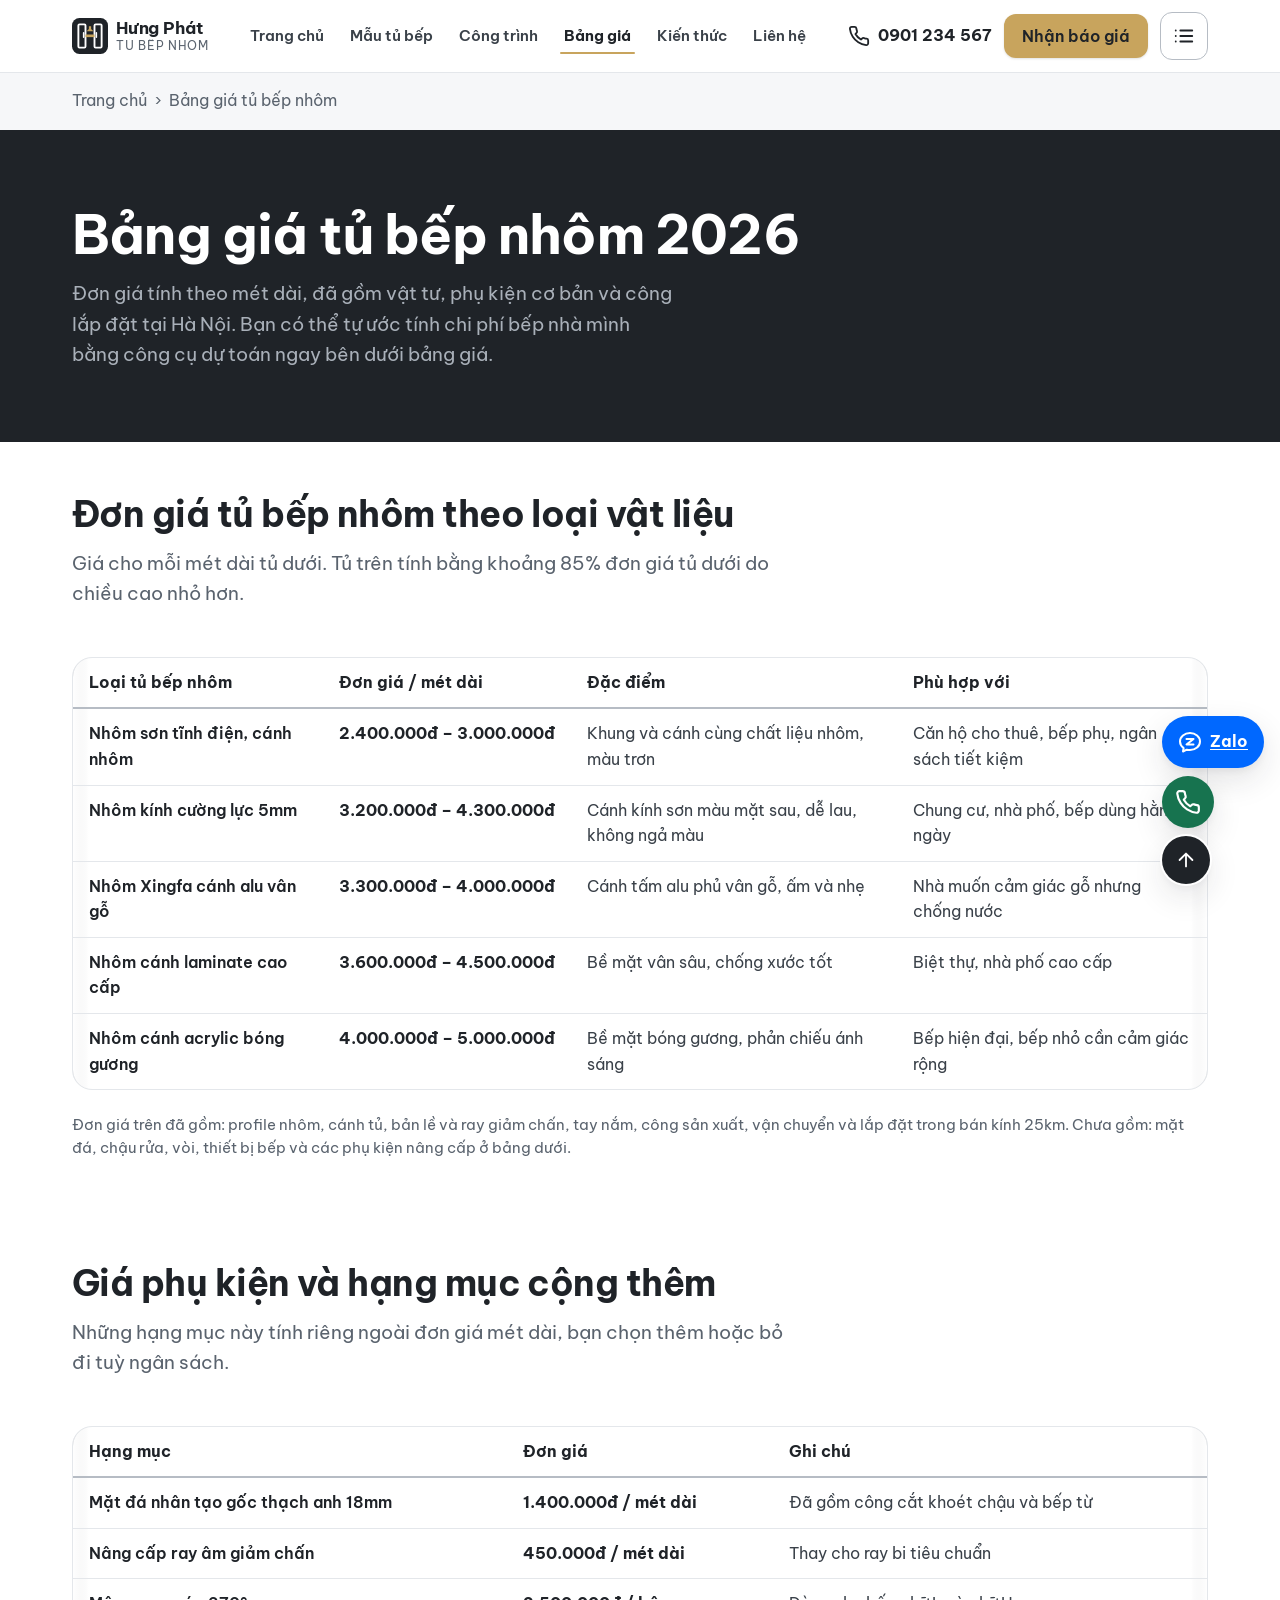
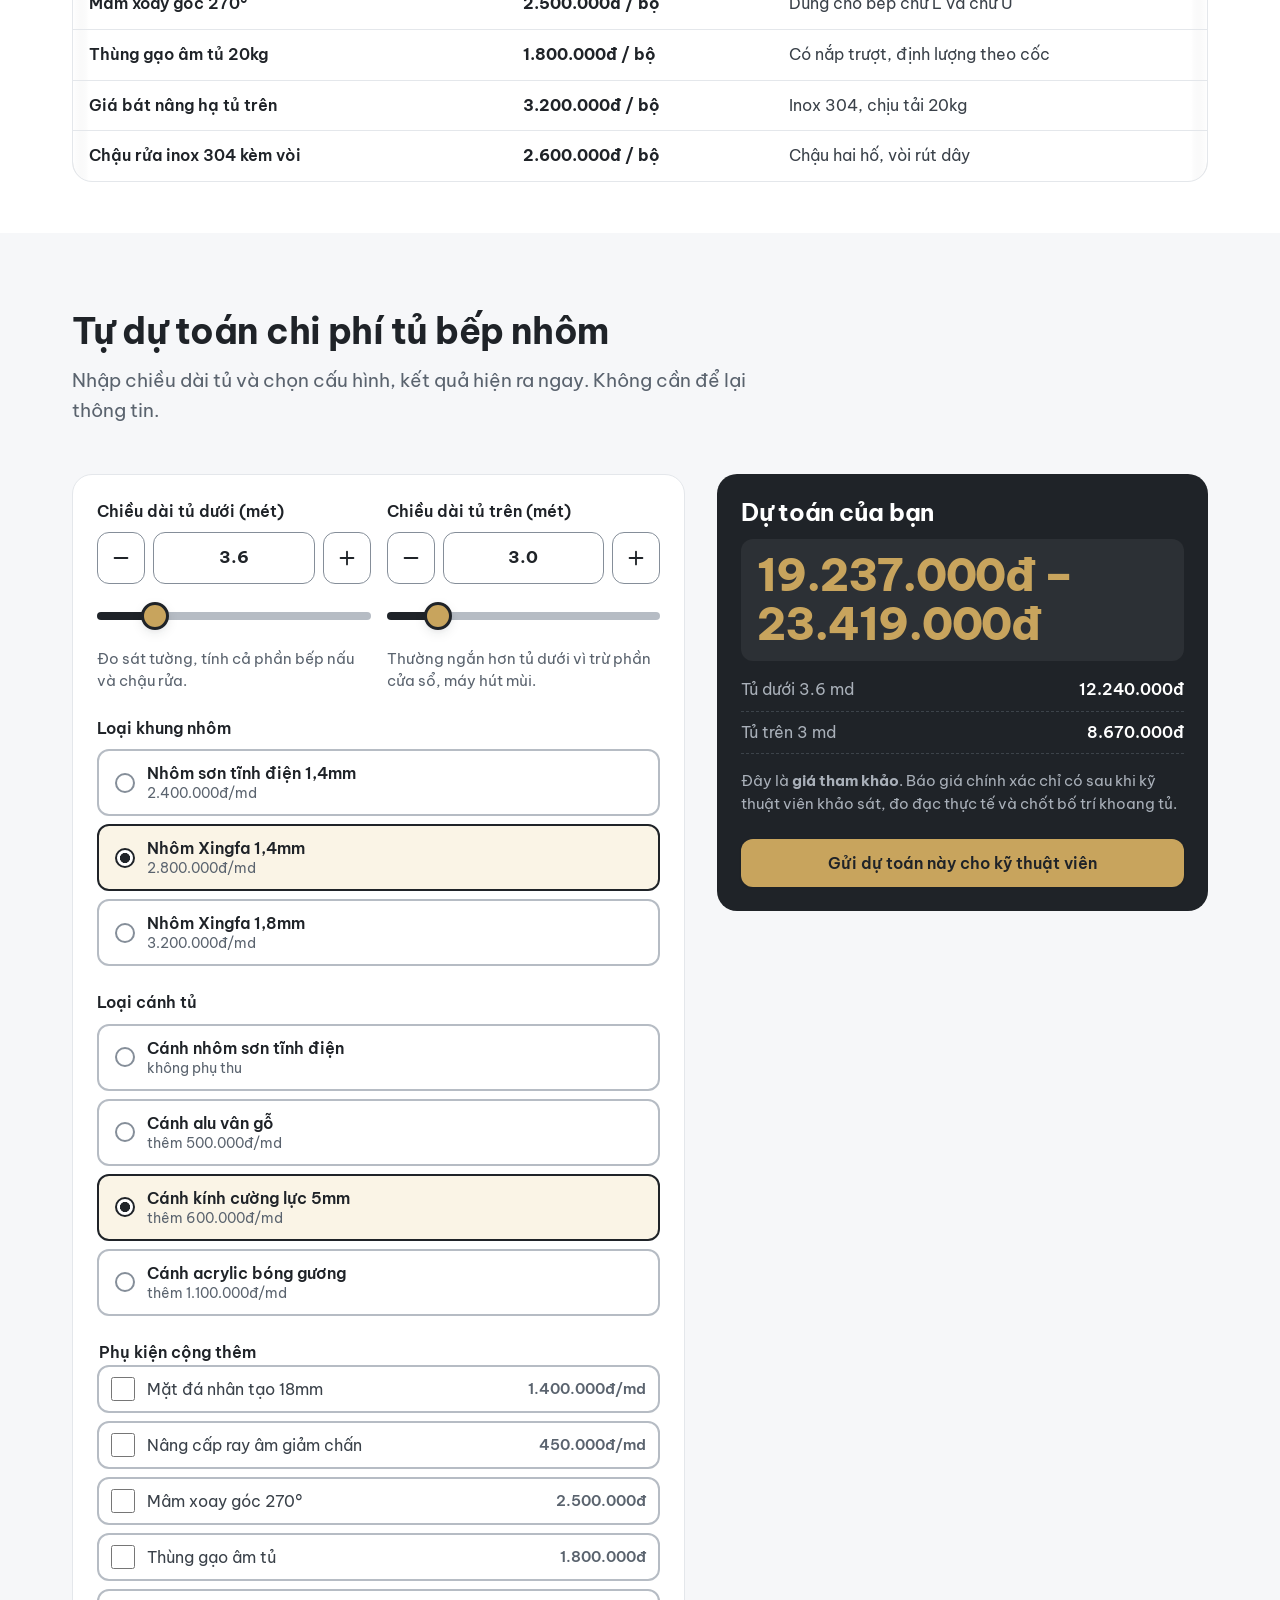
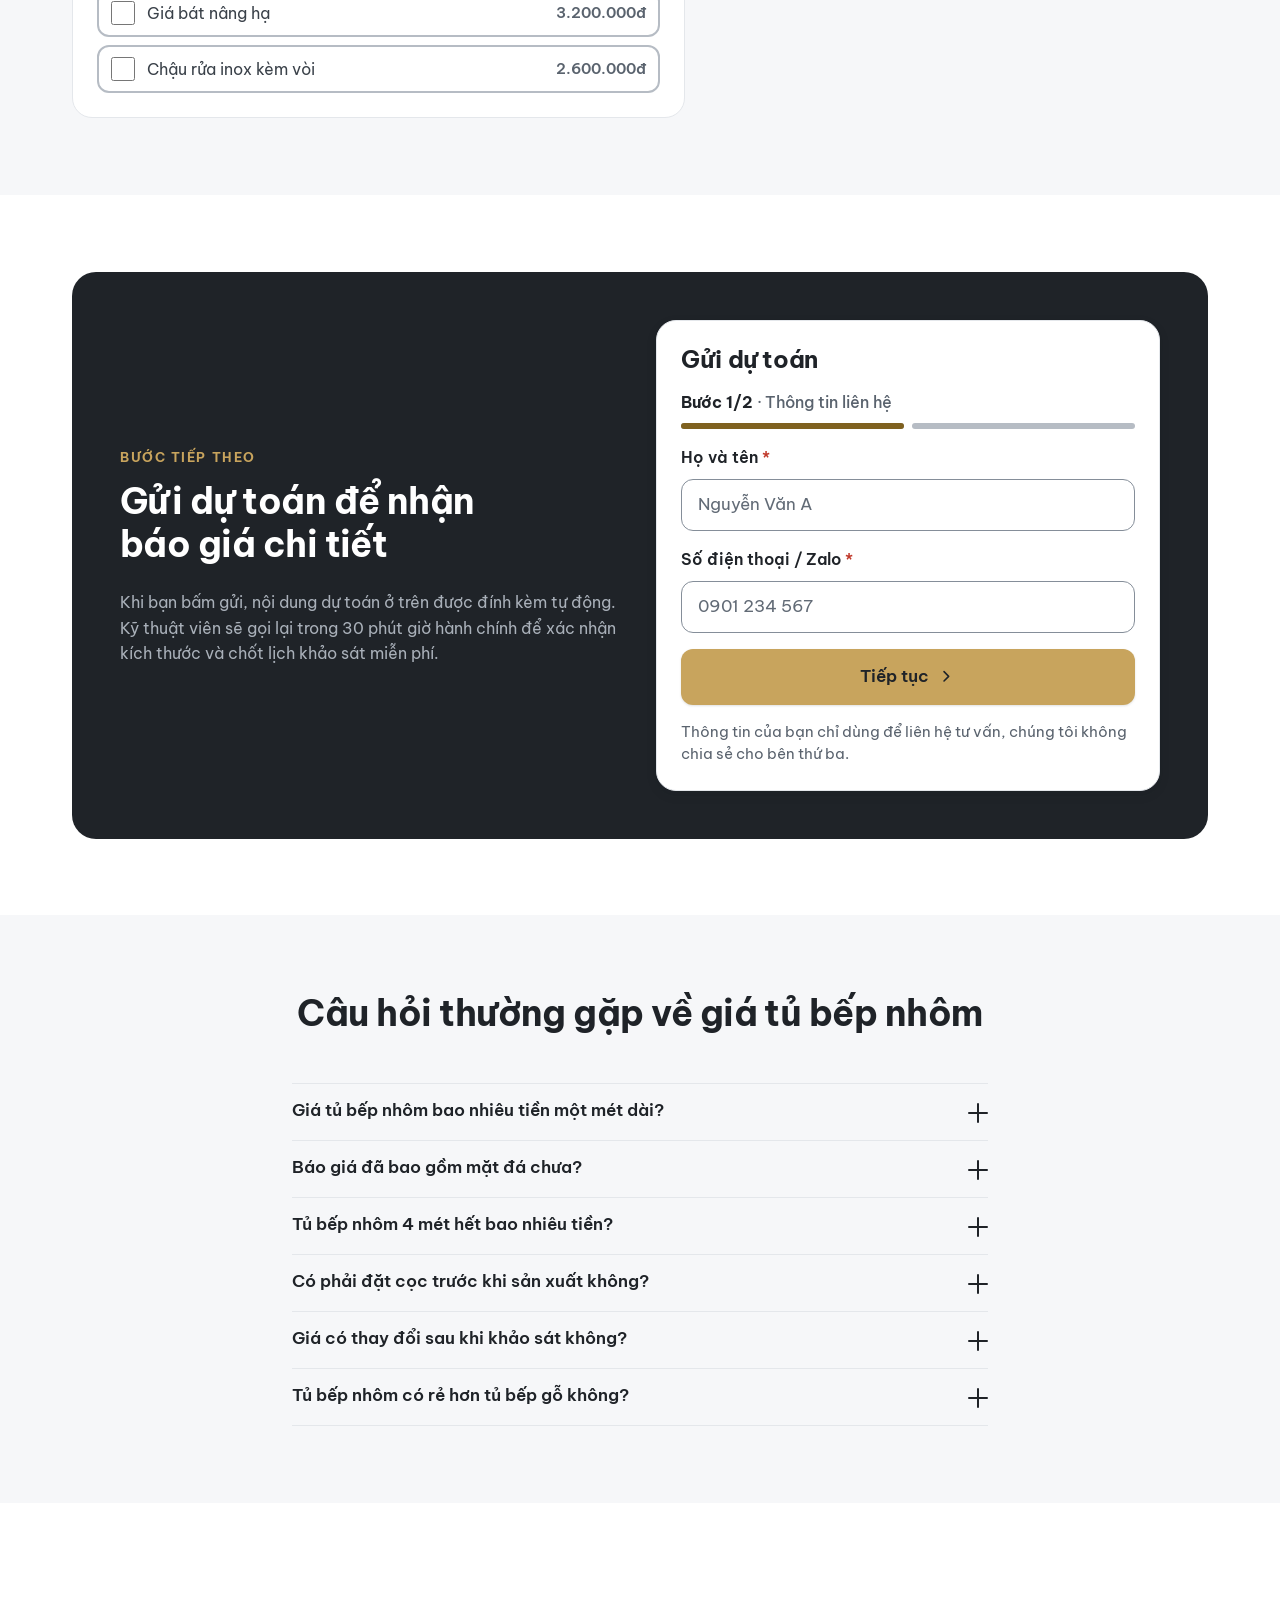
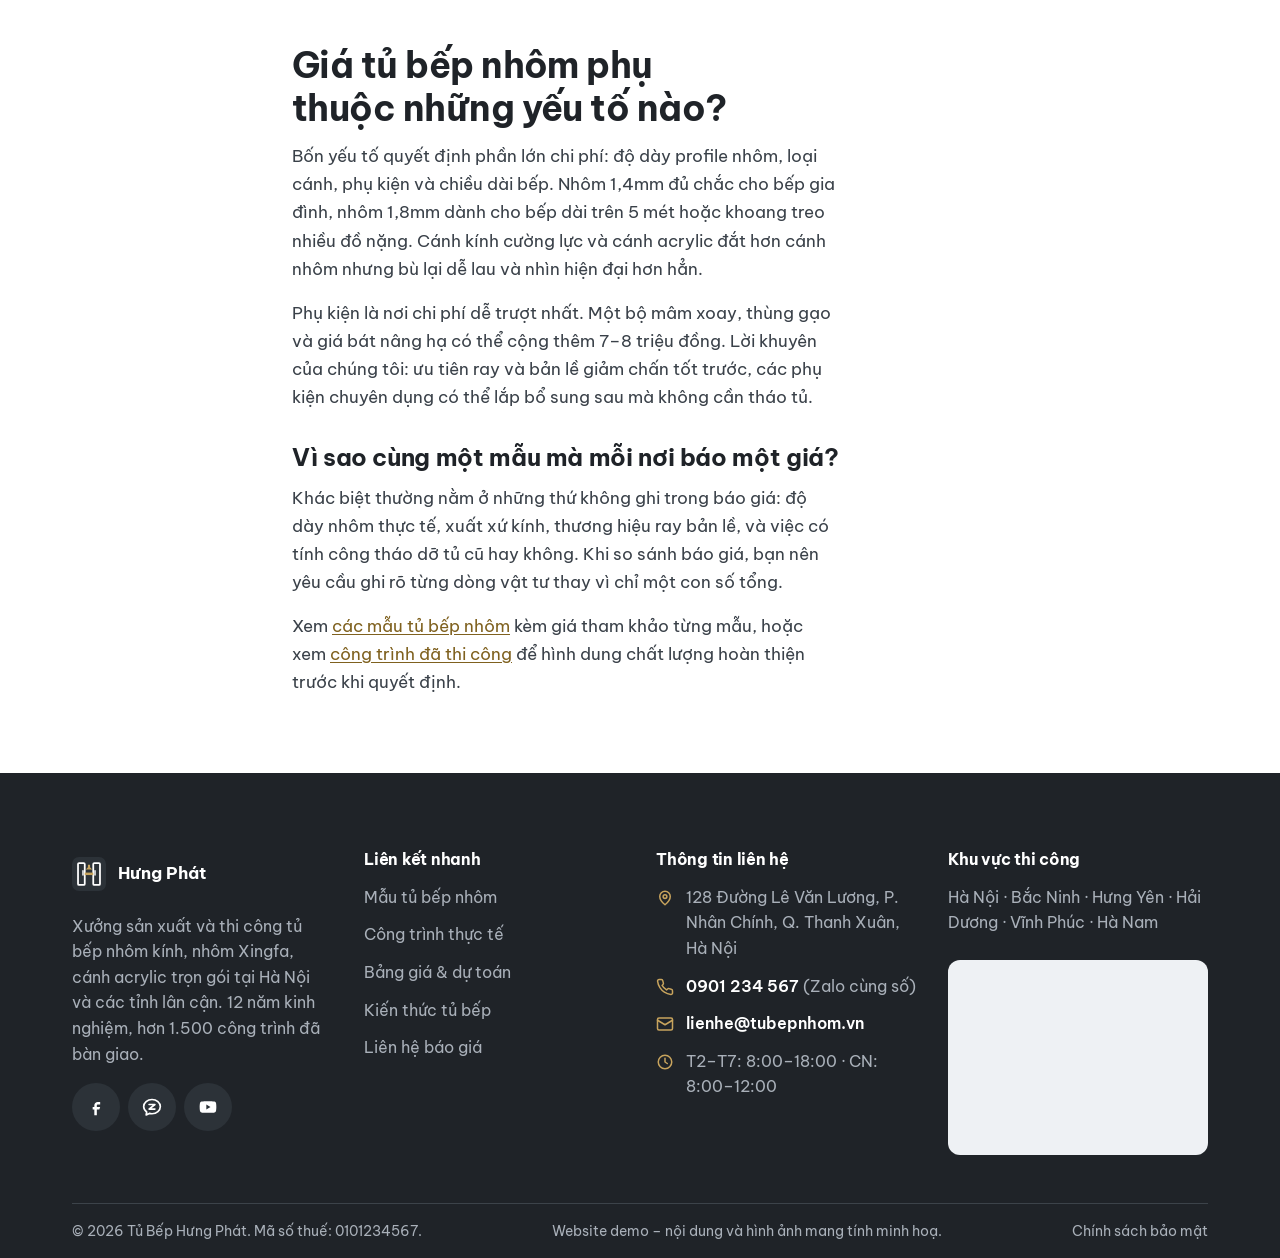
==== commit 53f471d9: "Doi thuong hieu sang Tu Bep Hung Phat va ap dung logo mau 8 - Logo moi (hai tu cao + mat ban + may h" ====
--- a/bang-gia/index.html
+++ b/bang-gia/index.html
@@ -12,7 +12,7 @@
 
 <meta property="og:type" content="website">
 <meta property="og:locale" content="vi_VN">
-<meta property="og:site_name" content="Nhôm Kính Thành Đạt">
+<meta property="og:site_name" content="Tủ Bếp Hưng Phát">
 <meta property="og:title" content="Giá Tủ Bếp Nhôm 2026 | Bảng Giá Chi Tiết Theo Mét Dài">
 <meta property="og:description" content="Đơn giá tủ bếp nhôm theo từng loại vật liệu và công cụ tự dự toán chi phí bếp nhà bạn trong 30 giây.">
 <meta property="og:url" content="https://tubepnhom.vn/bang-gia/">
@@ -51,7 +51,7 @@
     {
       "@type": "HomeAndConstructionBusiness",
       "@id": "https://tubepnhom.vn/#business",
-      "name": "Nhôm Kính Thành Đạt",
+      "name": "Tủ Bếp Hưng Phát",
       "url": "https://tubepnhom.vn/",
       "telephone": "+84901234567",
       "email": "lienhe@tubepnhom.vn",
@@ -152,14 +152,10 @@
 
 <header class="header">
   <div class="container header__inner">
-    <a class="header__logo" href="../index.html" aria-label="Nhôm Kính Thành Đạt – về trang chủ">
-      <svg viewBox="0 0 40 40" fill="none" aria-hidden="true" focusable="false">
-        <rect width="40" height="40" rx="9" fill="#1F2328"/>
-        <path d="M9 12h22v5H9z" fill="#C8A45D"/>
-        <path d="M9 20h9v11H9zM22 20h9v11h-9z" stroke="#C8A45D" stroke-width="2"/>
-      </svg>
+    <a class="header__logo" href="../index.html" aria-label="Tủ Bếp Hưng Phát – về trang chủ">
+      <svg viewBox="0 0 96 96" fill="none" aria-hidden="true" focusable="false"><rect width="96" height="96" rx="20" fill="#1F2328"/><rect x="17" y="17" width="19" height="62" rx="3" fill="none" stroke="#fff" stroke-width="5"/><rect x="60" y="17" width="19" height="62" rx="3" fill="none" stroke="#fff" stroke-width="5"/><path d="M31 39v12M65 39v12" stroke="#fff" stroke-width="4" stroke-linecap="round"/><rect x="36" y="44" width="24" height="7" fill="#C8A45D"/><path d="M45 22h6v7l6 6H39l6-6z" fill="#C8A45D"/></svg>
       <span class="header__logo-text">
-        <span class="header__logo-name">Thành Đạt</span>
+        <span class="header__logo-name">Hưng Phát</span>
         <span class="header__logo-tag">Tủ bếp nhôm</span>
       </span>
     </a>
@@ -444,7 +440,7 @@
             <div class="field field--check">
               <label class="check" for="bg-consent">
                 <input type="checkbox" id="bg-consent" name="consent" value="1" required>
-                <span>Tôi đồng ý để <strong>Nhôm Kính Thành Đạt</strong> liên hệ tư vấn và đã đọc
+                <span>Tôi đồng ý để <strong>Tủ Bếp Hưng Phát</strong> liên hệ tư vấn và đã đọc
                   <a href="../chinh-sach-bao-mat/index.html">Chính sách bảo mật</a>.
                   <span class="req" aria-hidden="true">*</span></span>
               </label>
@@ -550,15 +546,15 @@
   <div class="container">
     <div class="footer__grid">
       <div>
-        <a class="footer__logo" href="../index.html" aria-label="Nhôm Kính Thành Đạt – về trang chủ">
-          <svg viewBox="0 0 40 40" fill="none" aria-hidden="true"><rect width="40" height="40" rx="9" fill="#2C3238"/><path d="M9 12h22v5H9z" fill="#C8A45D"/><path d="M9 20h9v11H9zM22 20h9v11h-9z" stroke="#C8A45D" stroke-width="2"/></svg>
-          <span class="footer__logo-name">Thành Đạt</span>
+        <a class="footer__logo" href="../index.html" aria-label="Tủ Bếp Hưng Phát – về trang chủ">
+          <svg viewBox="0 0 96 96" fill="none" aria-hidden="true"><rect width="96" height="96" rx="20" fill="#2C3238"/><rect x="17" y="17" width="19" height="62" rx="3" fill="none" stroke="#fff" stroke-width="5"/><rect x="60" y="17" width="19" height="62" rx="3" fill="none" stroke="#fff" stroke-width="5"/><path d="M31 39v12M65 39v12" stroke="#fff" stroke-width="4" stroke-linecap="round"/><rect x="36" y="44" width="24" height="7" fill="#C8A45D"/><path d="M45 22h6v7l6 6H39l6-6z" fill="#C8A45D"/></svg>
+          <span class="footer__logo-name">Hưng Phát</span>
         </a>
         <p>Xưởng sản xuất và thi công tủ bếp nhôm kính, nhôm Xingfa, cánh acrylic trọn gói tại Hà Nội và các tỉnh lân cận. 12 năm kinh nghiệm, hơn 1.500 công trình đã bàn giao.</p>
         <div class="footer__social">
-          <a href="https://www.facebook.com/" aria-label="Facebook của Nhôm Kính Thành Đạt" rel="noopener" target="_blank"><svg class="icon" aria-hidden="true" focusable="false"><use href="#i-facebook"/></svg></a>
-          <a href="https://zalo.me/0901234567" aria-label="Zalo của Nhôm Kính Thành Đạt" rel="noopener" target="_blank"><svg class="icon" aria-hidden="true" focusable="false"><use href="#i-zalo"/></svg></a>
-          <a href="https://www.youtube.com/" aria-label="Kênh YouTube của Nhôm Kính Thành Đạt" rel="noopener" target="_blank"><svg class="icon" aria-hidden="true" focusable="false"><use href="#i-youtube"/></svg></a>
+          <a href="https://www.facebook.com/" aria-label="Facebook của Tủ Bếp Hưng Phát" rel="noopener" target="_blank"><svg class="icon" aria-hidden="true" focusable="false"><use href="#i-facebook"/></svg></a>
+          <a href="https://zalo.me/0901234567" aria-label="Zalo của Tủ Bếp Hưng Phát" rel="noopener" target="_blank"><svg class="icon" aria-hidden="true" focusable="false"><use href="#i-zalo"/></svg></a>
+          <a href="https://www.youtube.com/" aria-label="Kênh YouTube của Tủ Bếp Hưng Phát" rel="noopener" target="_blank"><svg class="icon" aria-hidden="true" focusable="false"><use href="#i-youtube"/></svg></a>
         </div>
       </div>
 
@@ -593,7 +589,7 @@
         <!-- Bản đồ chỉ tải khi người dùng cuộn tới hoặc bấm vào (tiết kiệm băng thông) -->
         <div class="footer__map map-embed ratio ratio--4x3 mt-5"
              data-map-src="https://www.google.com/maps?q=21.0049,105.8065&amp;hl=vi&amp;z=15&amp;output=embed"
-             data-map-title="Bản đồ đường tới xưởng tủ bếp nhôm Thành Đạt">
+             data-map-title="Bản đồ đường tới xưởng tủ bếp nhôm Hưng Phát">
           <button class="map-embed__placeholder" type="button">
             <svg class="icon" aria-hidden="true" focusable="false"><use href="#i-pin"/></svg>
             Bấm để xem bản đồ xưởng
@@ -603,7 +599,7 @@
     </div>
 
     <div class="footer__bottom">
-      <p>© <span data-current-year>2026</span> Nhôm Kính Thành Đạt. Mã số thuế: 0101234567.</p>
+      <p>© <span data-current-year>2026</span> Tủ Bếp Hưng Phát. Mã số thuế: 0101234567.</p>
       <p>Website demo – nội dung và hình ảnh mang tính minh hoạ.</p>
       <p><a href="../chinh-sach-bao-mat/index.html">Chính sách bảo mật</a></p>
     </div>
@@ -694,7 +690,7 @@
         <div class="field field--check">
           <label class="check" for="qd-consent">
             <input type="checkbox" id="qd-consent" name="consent" value="1" required>
-            <span>Tôi đồng ý để <strong>Nhôm Kính Thành Đạt</strong> liên hệ tư vấn và đã đọc
+            <span>Tôi đồng ý để <strong>Tủ Bếp Hưng Phát</strong> liên hệ tư vấn và đã đọc
               <a href="../chinh-sach-bao-mat/index.html">Chính sách bảo mật</a>.
               <span class="req" aria-hidden="true">*</span></span>
           </label>
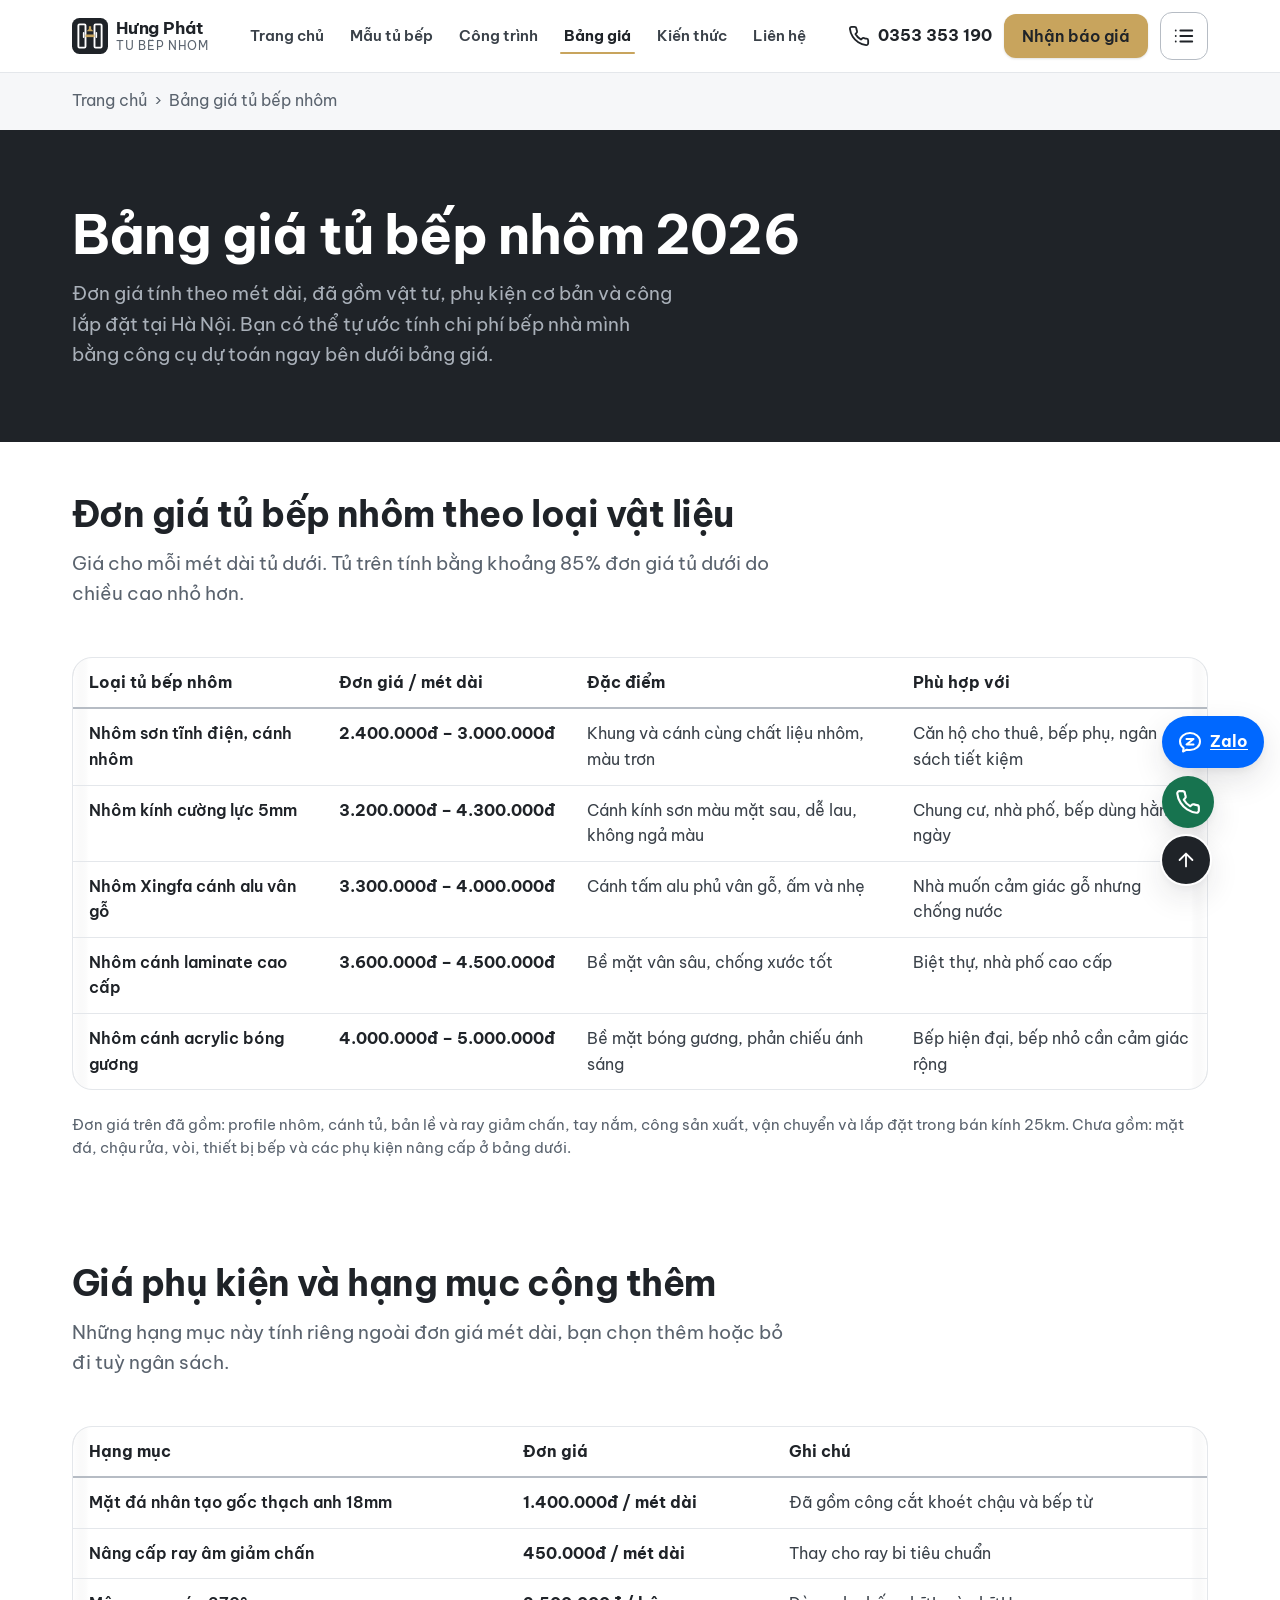
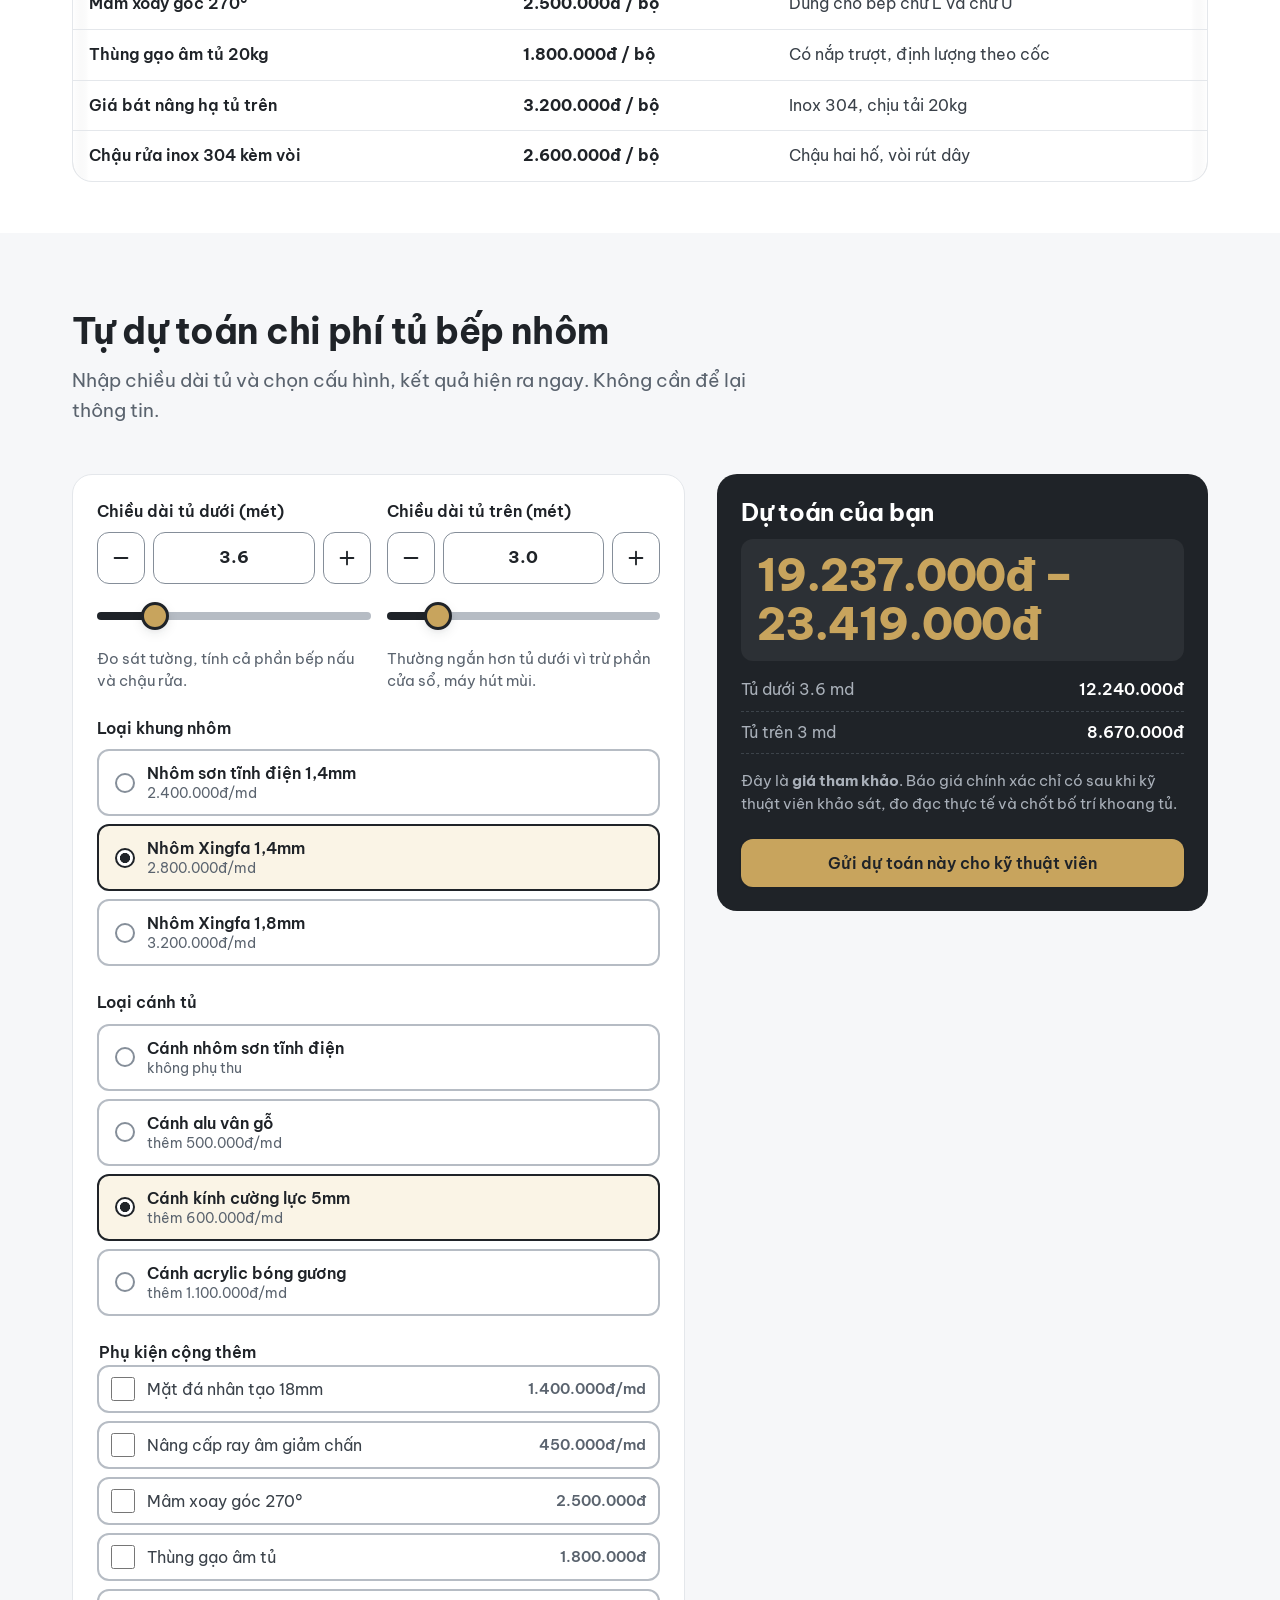
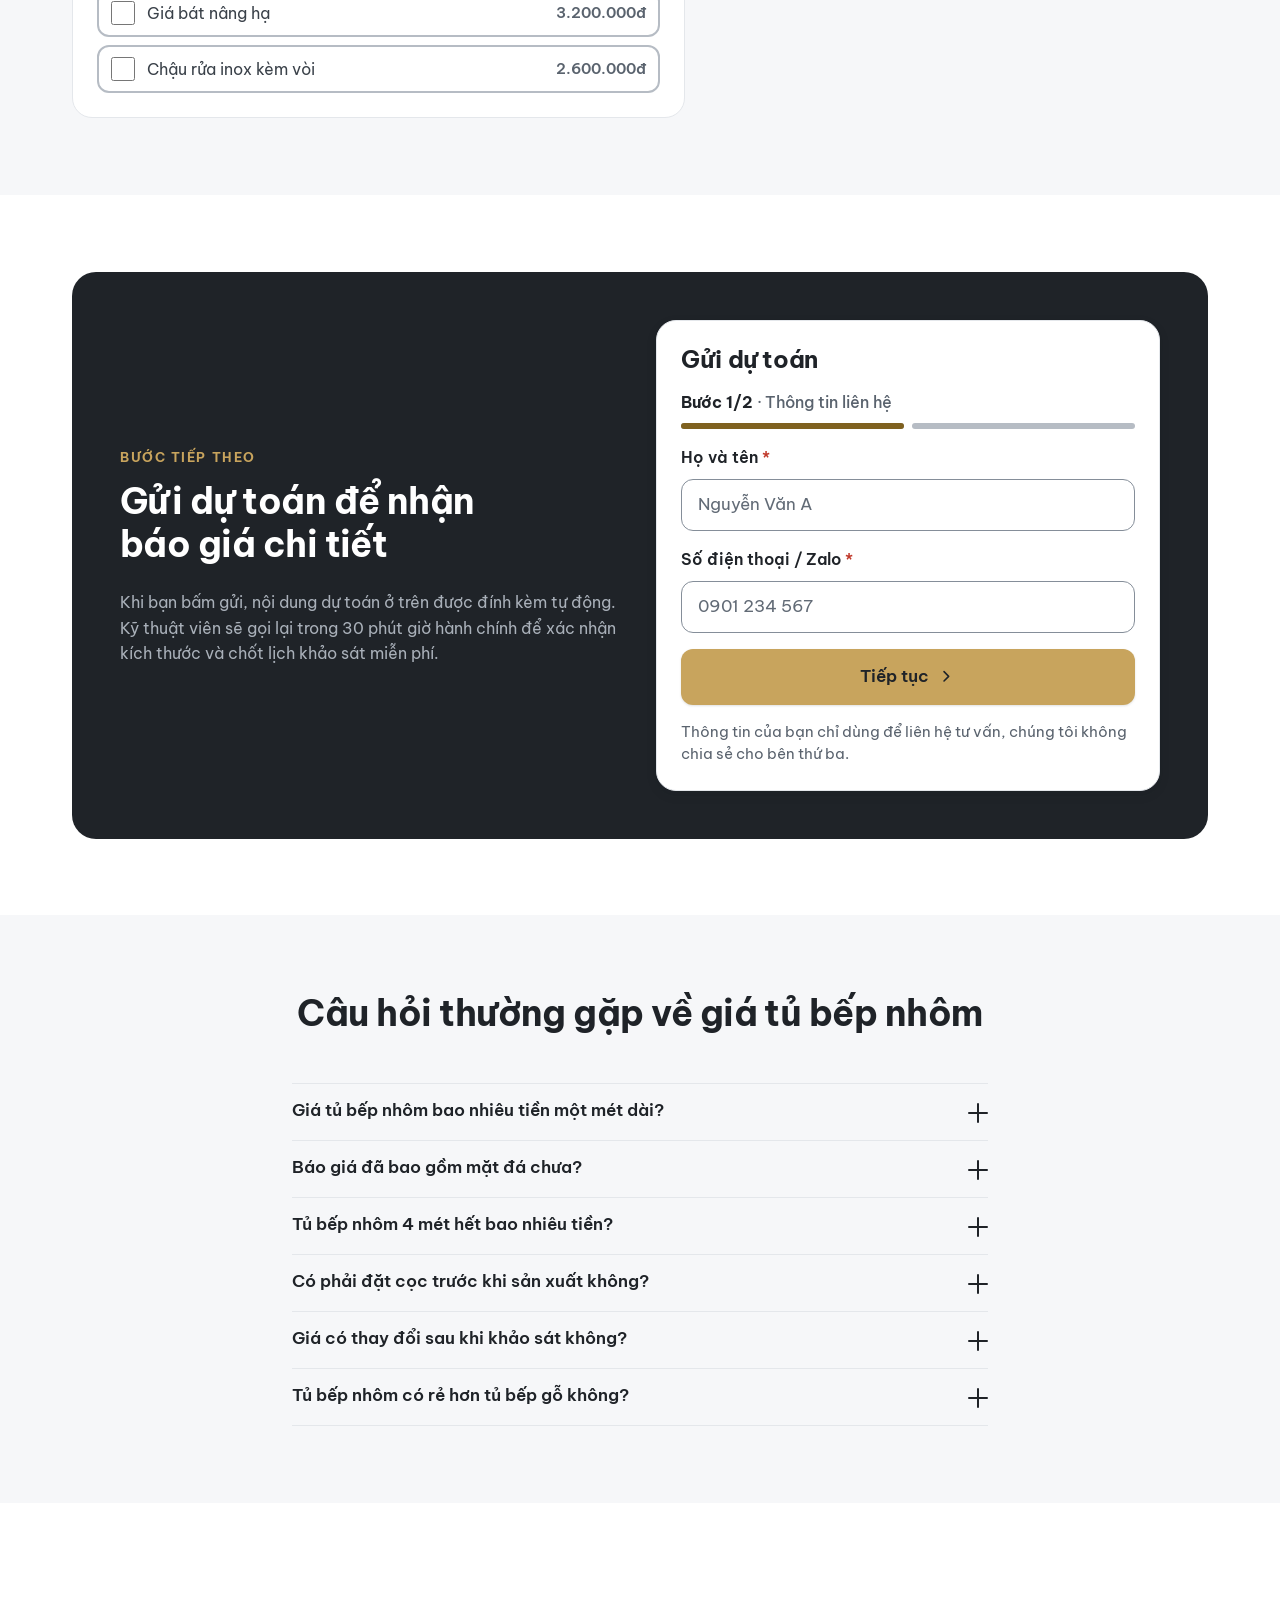
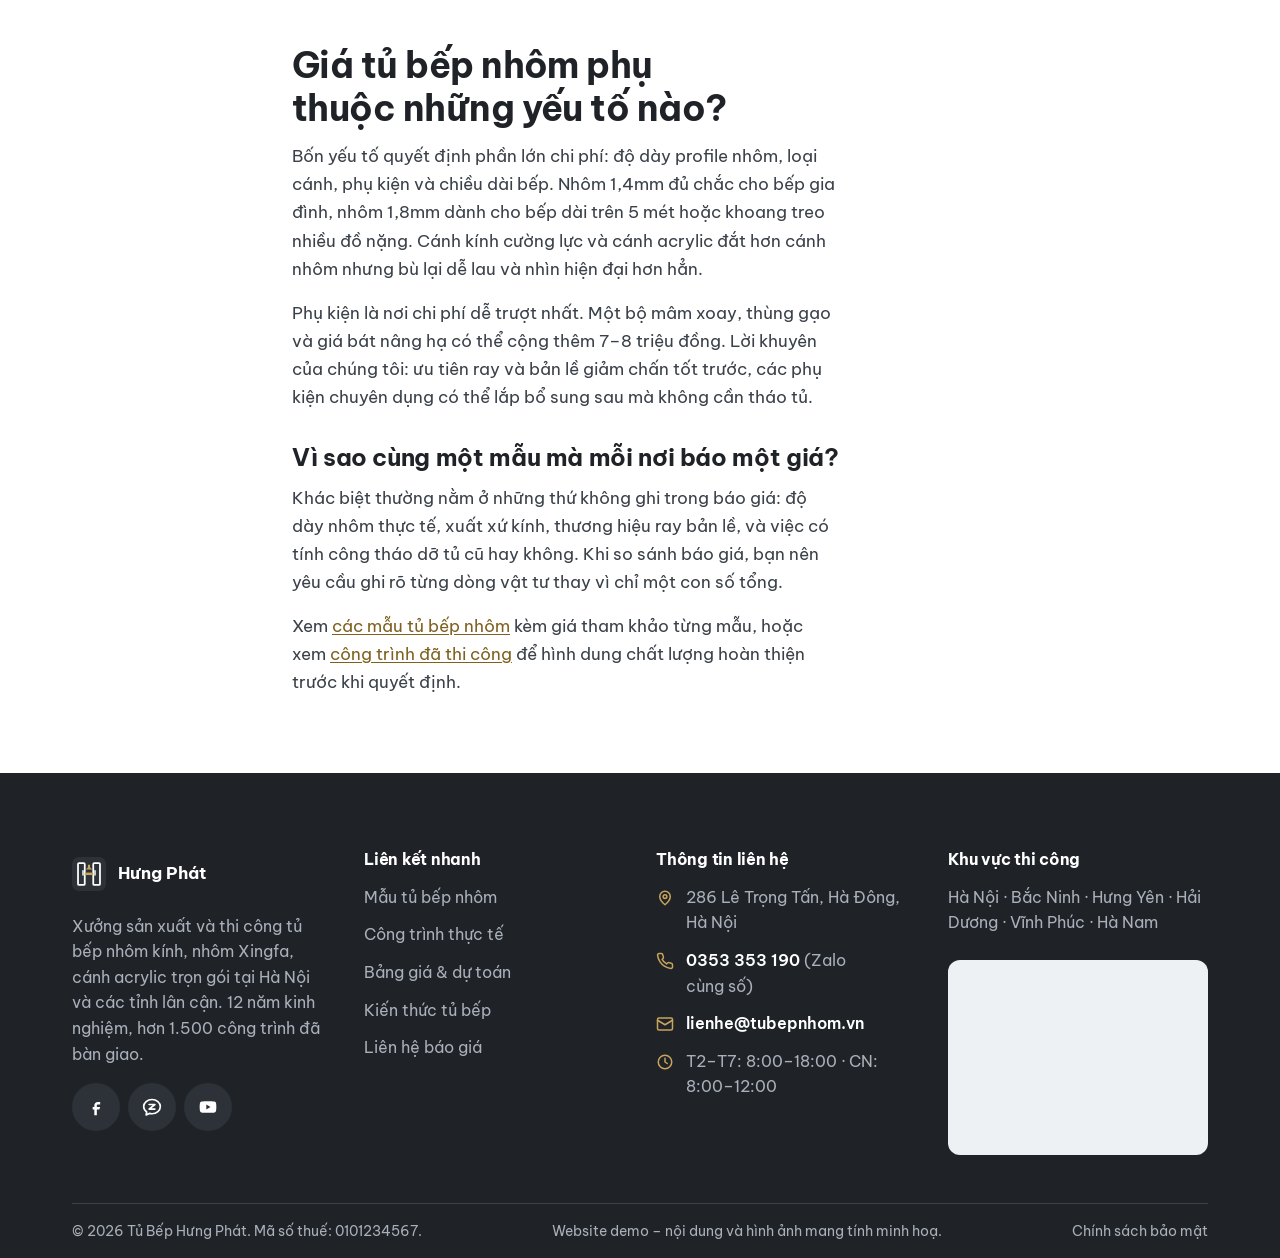
==== commit 10ee840f: "Cap nhat so dien thoai 0353353190 va dia chi 286 Le Trong Tan, Ha Dong - Hotline, tel:, Zalo, JSON-L" ====
--- a/bang-gia/index.html
+++ b/bang-gia/index.html
@@ -53,18 +53,17 @@
       "@id": "https://tubepnhom.vn/#business",
       "name": "Tủ Bếp Hưng Phát",
       "url": "https://tubepnhom.vn/",
-      "telephone": "+84901234567",
+      "telephone": "+84353353190",
       "email": "lienhe@tubepnhom.vn",
       "priceRange": "2.400.000đ - 5.500.000đ/mét dài",
       "address": {
         "@type": "PostalAddress",
-        "streetAddress": "128 Đường Lê Văn Lương, phường Nhân Chính",
-        "addressLocality": "Quận Thanh Xuân",
+        "streetAddress": "286 Lê Trọng Tấn",
+        "addressLocality": "Hà Đông",
         "addressRegion": "Hà Nội",
         "postalCode": "100000",
         "addressCountry": "VN"
       },
-      "geo": { "@type": "GeoCoordinates", "latitude": 21.0049, "longitude": 105.8065 },
       "areaServed": [
         { "@type": "City", "name": "Hà Nội" }, { "@type": "City", "name": "Bắc Ninh" },
         { "@type": "City", "name": "Hưng Yên" }, { "@type": "City", "name": "Hải Dương" },
@@ -170,16 +169,16 @@
         <li><a class="nav__link" href="../lien-he/index.html">Liên hệ</a></li>
       </ul>
       <div class="nav__cta">
-        <a class="btn btn--outline btn--block" href="tel:0901234567"><svg class="icon" aria-hidden="true" focusable="false"><use href="#i-phone"/></svg> Gọi 0901 234 567</a>
-        <a class="btn btn--outline btn--block" href="https://zalo.me/0901234567" target="_blank" rel="noopener"><svg class="icon" aria-hidden="true" focusable="false"><use href="#i-zalo"/></svg> Nhắn Zalo</a>
+        <a class="btn btn--outline btn--block" href="tel:0353353190"><svg class="icon" aria-hidden="true" focusable="false"><use href="#i-phone"/></svg> Gọi 0353 353 190</a>
+        <a class="btn btn--outline btn--block" href="https://zalo.me/0353353190" target="_blank" rel="noopener"><svg class="icon" aria-hidden="true" focusable="false"><use href="#i-zalo"/></svg> Nhắn Zalo</a>
         <a class="btn btn--primary btn--block" href="../lien-he/index.html"><svg class="icon" aria-hidden="true" focusable="false"><use href="#i-quote"/></svg> Nhận báo giá</a>
       </div>
     </nav>
 
     <div class="header__actions">
-      <a class="header__phone" href="tel:0901234567">
+      <a class="header__phone" href="tel:0353353190">
         <svg class="icon" aria-hidden="true" focusable="false"><use href="#i-phone"/></svg>
-        <span>0901 234 567</span>
+        <span>0353 353 190</span>
       </a>
       <a class="btn btn--primary" href="../lien-he/index.html">Nhận báo giá</a>
       <button class="quote-btn" type="button" data-quote-open aria-controls="quote-drawer" aria-expanded="false">
@@ -553,7 +552,7 @@
         <p>Xưởng sản xuất và thi công tủ bếp nhôm kính, nhôm Xingfa, cánh acrylic trọn gói tại Hà Nội và các tỉnh lân cận. 12 năm kinh nghiệm, hơn 1.500 công trình đã bàn giao.</p>
         <div class="footer__social">
           <a href="https://www.facebook.com/" aria-label="Facebook của Tủ Bếp Hưng Phát" rel="noopener" target="_blank"><svg class="icon" aria-hidden="true" focusable="false"><use href="#i-facebook"/></svg></a>
-          <a href="https://zalo.me/0901234567" aria-label="Zalo của Tủ Bếp Hưng Phát" rel="noopener" target="_blank"><svg class="icon" aria-hidden="true" focusable="false"><use href="#i-zalo"/></svg></a>
+          <a href="https://zalo.me/0353353190" aria-label="Zalo của Tủ Bếp Hưng Phát" rel="noopener" target="_blank"><svg class="icon" aria-hidden="true" focusable="false"><use href="#i-zalo"/></svg></a>
           <a href="https://www.youtube.com/" aria-label="Kênh YouTube của Tủ Bếp Hưng Phát" rel="noopener" target="_blank"><svg class="icon" aria-hidden="true" focusable="false"><use href="#i-youtube"/></svg></a>
         </div>
       </div>
@@ -573,9 +572,9 @@
         <h2 class="footer__title">Thông tin liên hệ</h2>
         <ul class="footer__list footer__contact">
           <li><svg class="icon" aria-hidden="true" focusable="false"><use href="#i-pin"/></svg>
-            <span>128 Đường Lê Văn Lương, P. Nhân Chính, Q. Thanh Xuân, Hà Nội</span></li>
+            <span>286 Lê Trọng Tấn, Hà Đông, Hà Nội</span></li>
           <li><svg class="icon" aria-hidden="true" focusable="false"><use href="#i-phone"/></svg>
-            <span><a href="tel:0901234567">0901 234 567</a> (Zalo cùng số)</span></li>
+            <span><a href="tel:0353353190">0353 353 190</a> (Zalo cùng số)</span></li>
           <li><svg class="icon" aria-hidden="true" focusable="false"><use href="#i-mail"/></svg>
             <span><a href="mailto:lienhe@tubepnhom.vn">lienhe@tubepnhom.vn</a></span></li>
           <li><svg class="icon" aria-hidden="true" focusable="false"><use href="#i-clock"/></svg>
@@ -588,7 +587,7 @@
         <p>Hà Nội · Bắc Ninh · Hưng Yên · Hải Dương · Vĩnh Phúc · Hà Nam</p>
         <!-- Bản đồ chỉ tải khi người dùng cuộn tới hoặc bấm vào (tiết kiệm băng thông) -->
         <div class="footer__map map-embed ratio ratio--4x3 mt-5"
-             data-map-src="https://www.google.com/maps?q=21.0049,105.8065&amp;hl=vi&amp;z=15&amp;output=embed"
+             data-map-src="https://www.google.com/maps?q=286+L%C3%AA+Tr%E1%BB%8Dng+T%E1%BA%A5n,+H%C3%A0+%C4%90%C3%B4ng,+H%C3%A0+N%E1%BB%99i&amp;hl=vi&amp;z=15&amp;output=embed"
              data-map-title="Bản đồ đường tới xưởng tủ bếp nhôm Hưng Phát">
           <button class="map-embed__placeholder" type="button">
             <svg class="icon" aria-hidden="true" focusable="false"><use href="#i-pin"/></svg>
@@ -607,14 +606,14 @@
 </footer>
 
 <div class="floating">
-  <a class="floating__btn floating__btn--zalo" href="https://zalo.me/0901234567" target="_blank" rel="noopener" aria-label="Nhắn tin Zalo tới 0901 234 567">
+  <a class="floating__btn floating__btn--zalo" href="https://zalo.me/0353353190" target="_blank" rel="noopener" aria-label="Nhắn tin Zalo tới 0353 353 190">
     <svg class="icon" aria-hidden="true" focusable="false"><use href="#i-zalo"/></svg>
     <span class="floating__label">Zalo</span>
   </a>
   <a class="floating__btn floating__btn--mess" href="https://m.me/" target="_blank" rel="noopener" aria-label="Nhắn tin qua Messenger">
     <svg viewBox="0 0 24 24" fill="currentColor" aria-hidden="true"><path d="M12 2C6.5 2 2 6.1 2 11.2c0 2.9 1.4 5.4 3.7 7.1V22l3.4-1.9c.9.3 1.9.4 2.9.4 5.5 0 10-4.1 10-9.3S17.5 2 12 2Zm1 12.1-2.6-2.7-5 2.7 5.5-5.8 2.6 2.7 4.9-2.7-5.4 5.8Z"/></svg>
   </a>
-  <a class="floating__btn floating__btn--phone" href="tel:0901234567" aria-label="Gọi ngay 0901 234 567">
+  <a class="floating__btn floating__btn--phone" href="tel:0353353190" aria-label="Gọi ngay 0353 353 190">
     <svg class="icon" aria-hidden="true" focusable="false"><use href="#i-phone"/></svg>
   </a>
   <button class="to-top" type="button" aria-label="Lên đầu trang">
@@ -623,8 +622,8 @@
 </div>
 
 <div class="mobile-bar mobile-bar--shared" data-bottom-bar role="group" aria-label="Liên hệ nhanh">
-  <a class="btn btn--outline mobile-bar__btn" href="tel:0901234567"><svg class="icon" aria-hidden="true" focusable="false"><use href="#i-phone"/></svg><span>Gọi ngay</span></a>
-  <a class="btn btn--outline mobile-bar__btn" href="https://zalo.me/0901234567" target="_blank" rel="noopener"><svg class="icon" aria-hidden="true" focusable="false"><use href="#i-zalo"/></svg><span>Zalo</span></a>
+  <a class="btn btn--outline mobile-bar__btn" href="tel:0353353190"><svg class="icon" aria-hidden="true" focusable="false"><use href="#i-phone"/></svg><span>Gọi ngay</span></a>
+  <a class="btn btn--outline mobile-bar__btn" href="https://zalo.me/0353353190" target="_blank" rel="noopener"><svg class="icon" aria-hidden="true" focusable="false"><use href="#i-zalo"/></svg><span>Zalo</span></a>
   <a class="btn btn--primary mobile-bar__btn mobile-bar__btn--quote" href="#gui-du-toan"><svg class="icon" aria-hidden="true" focusable="false"><use href="#i-quote"/></svg><span>Nhận báo giá</span></a>
 </div>
 
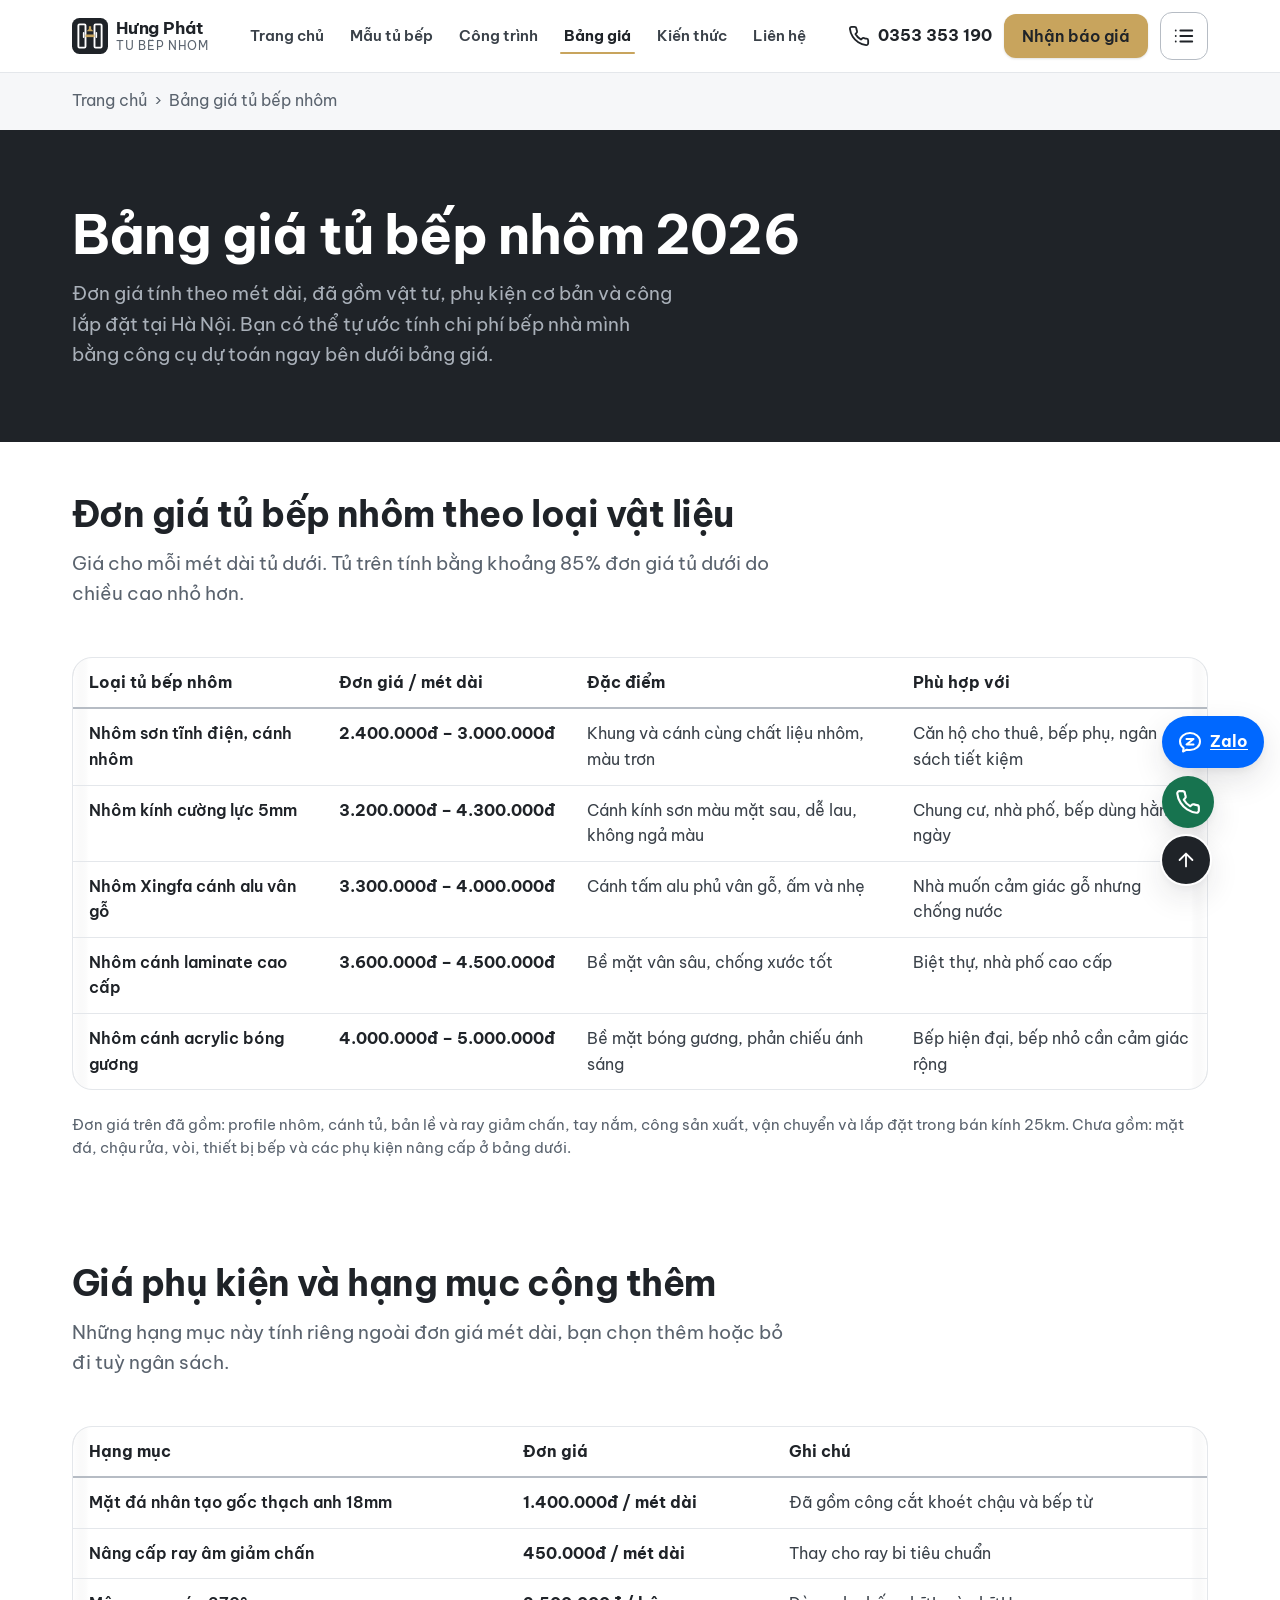
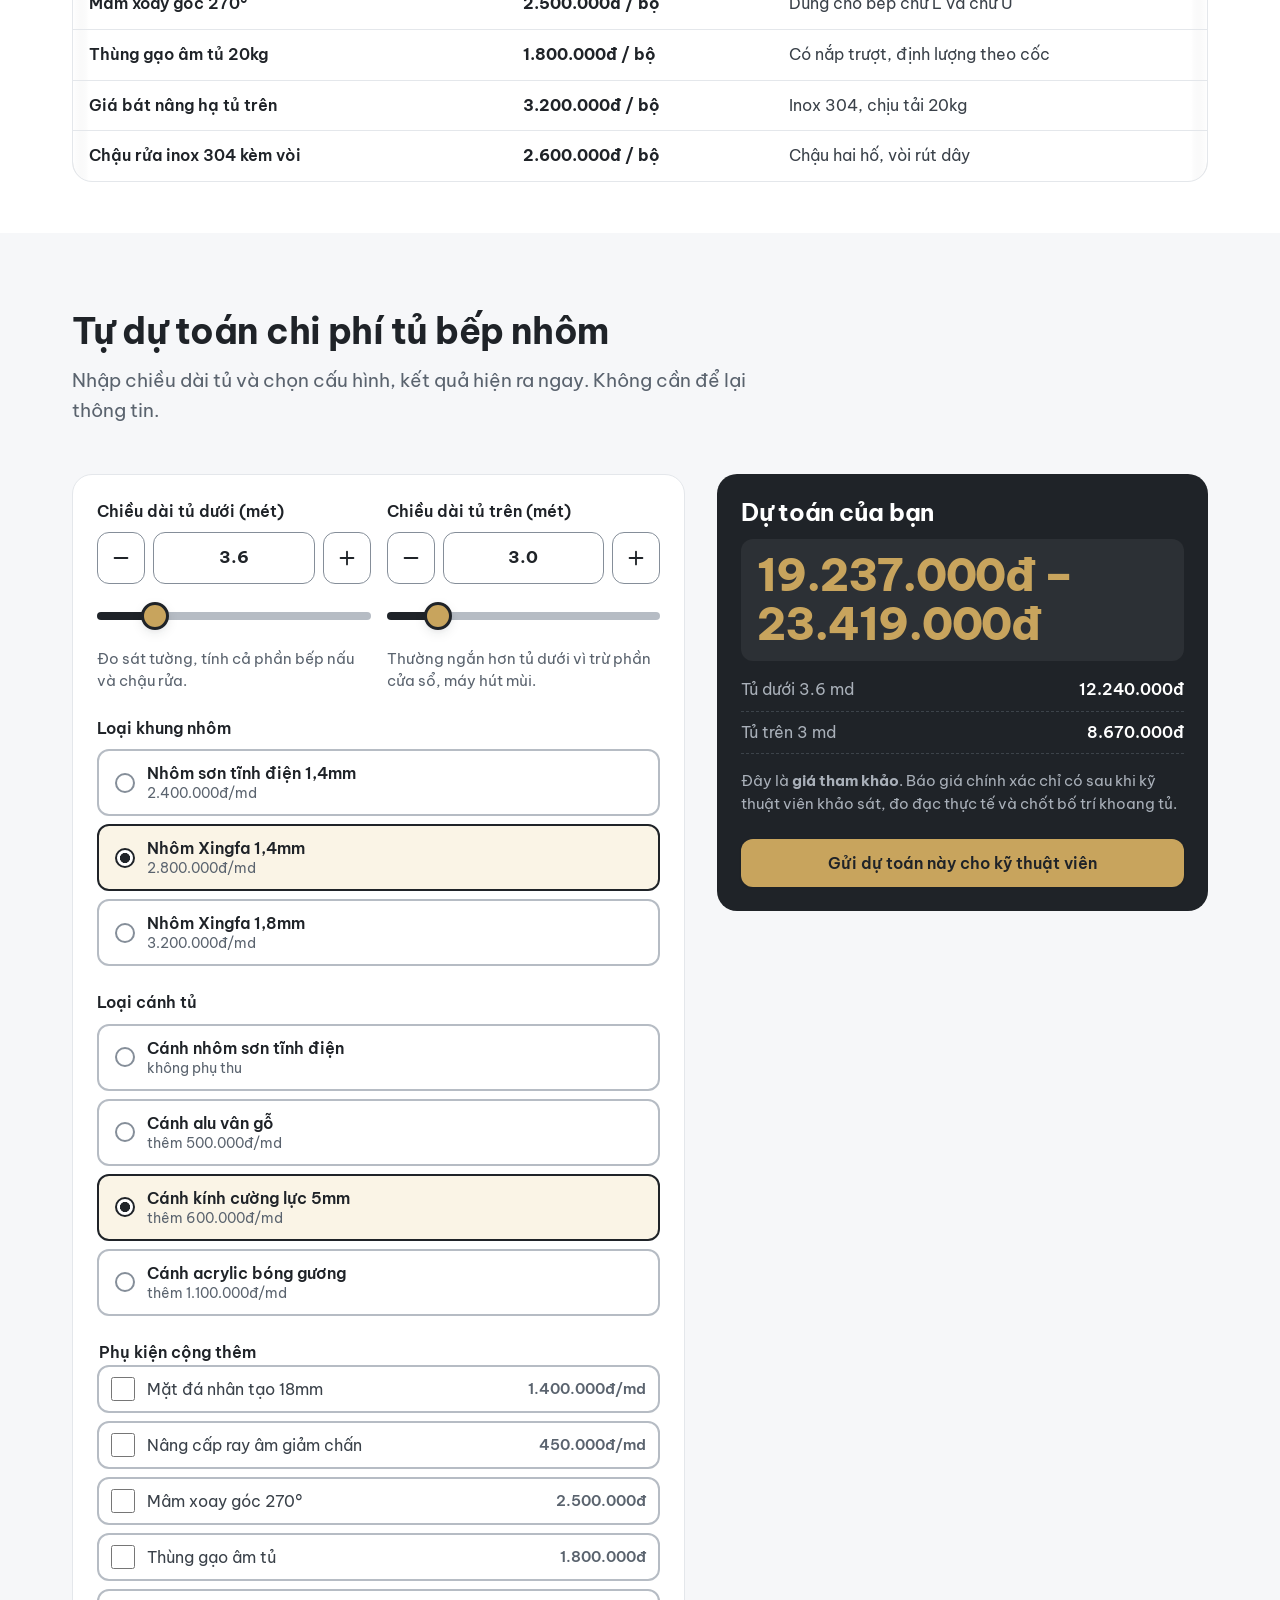
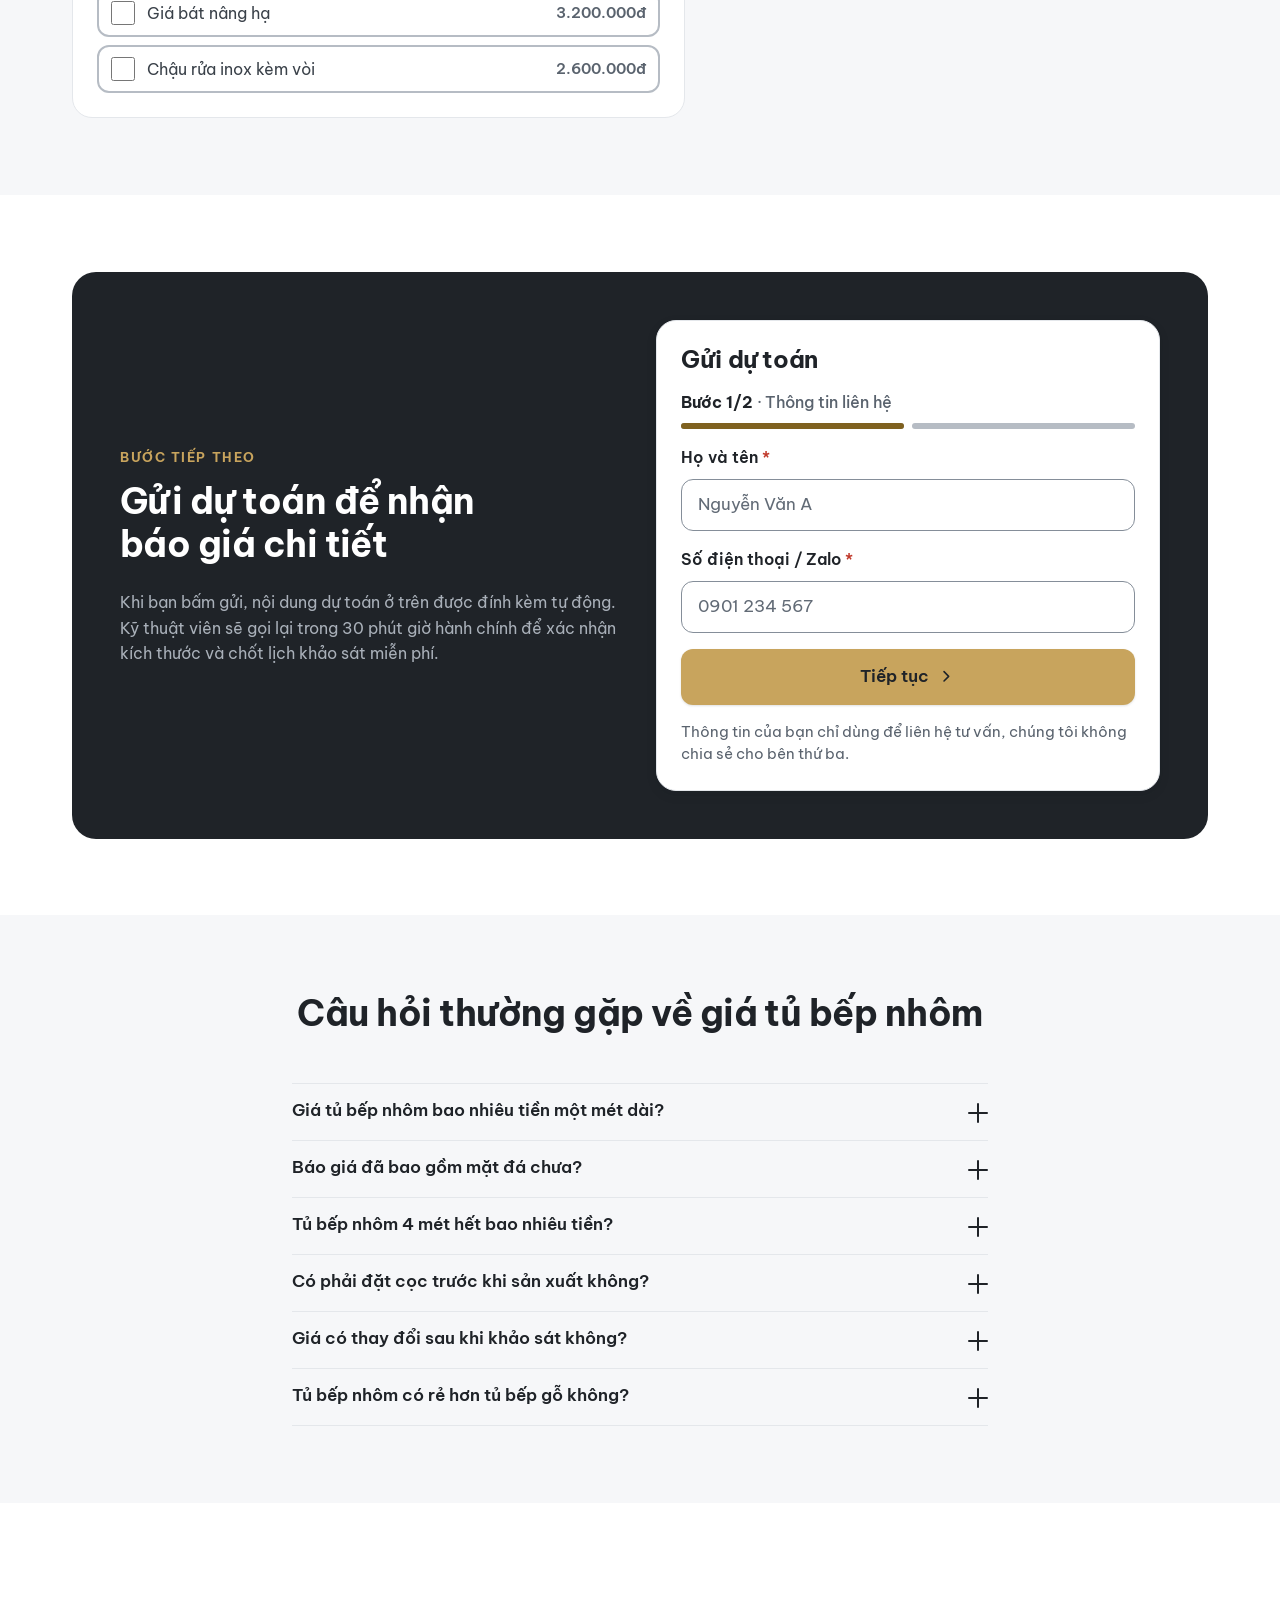
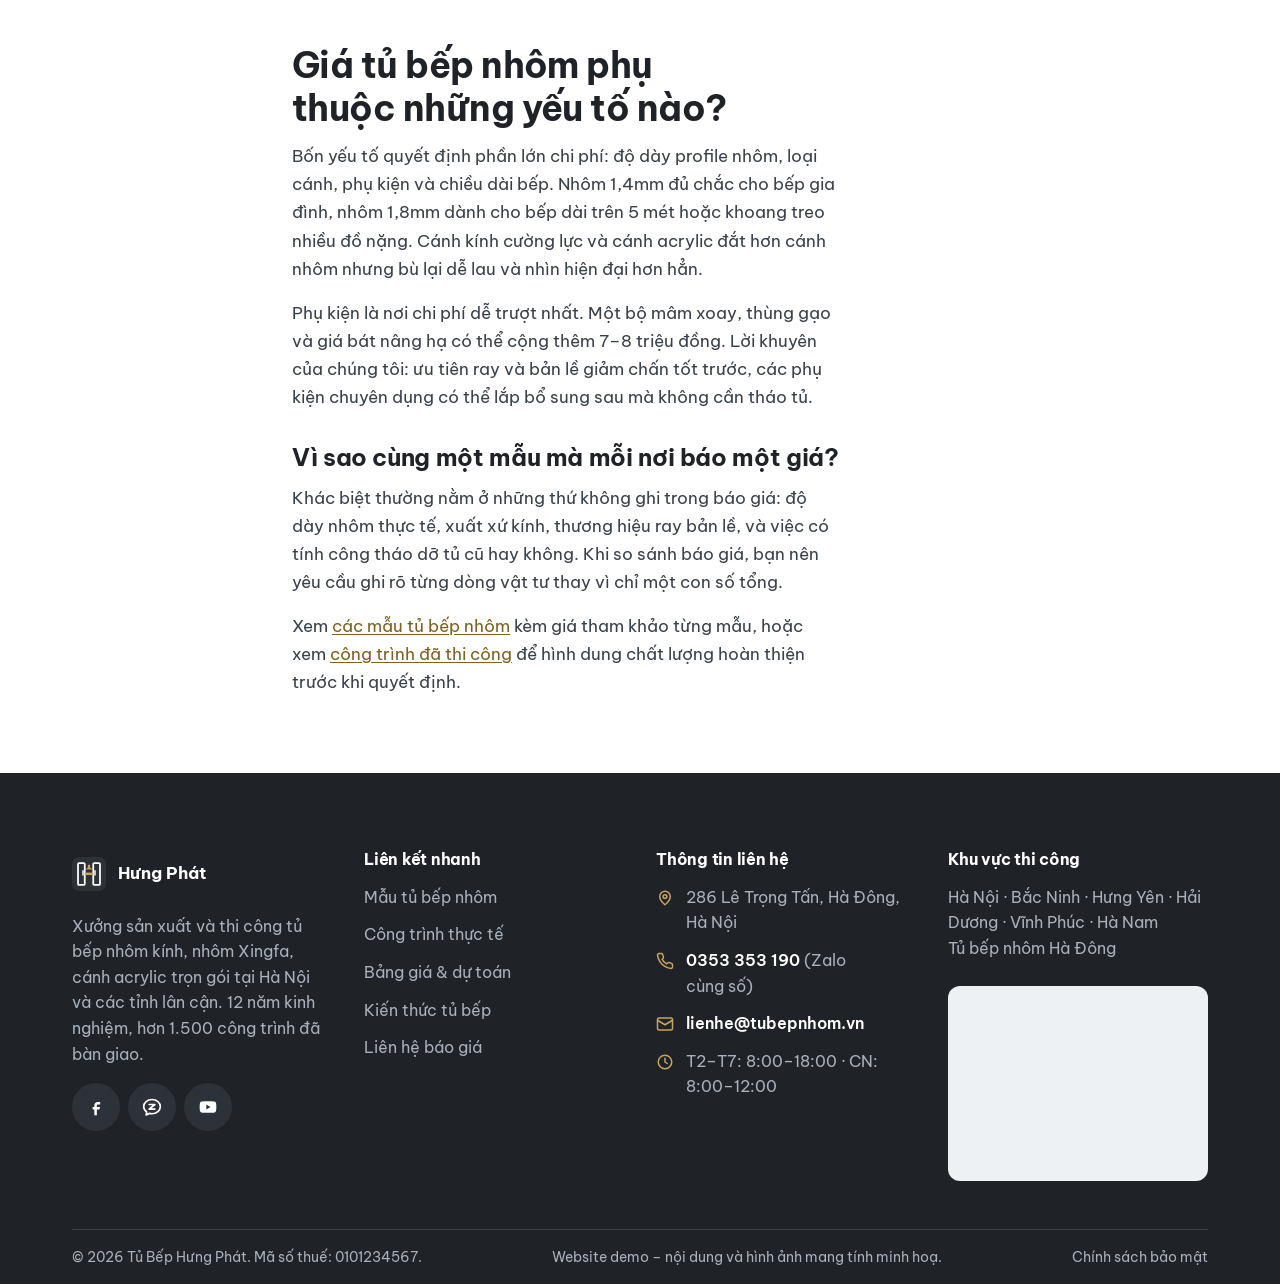
==== commit 256bc90c: "Them trang Tu bep nhom Ha Dong (local SEO), lien ket footer, kien-thuc, sitemap Co-Authored-By: Clau" ====
--- a/bang-gia/index.html
+++ b/bang-gia/index.html
@@ -6,7 +6,7 @@
 
 <title>Giá Tủ Bếp Nhôm 2026 | Bảng Giá Chi Tiết Theo Mét Dài</title>
 <meta name="description" content="Bảng giá tủ bếp nhôm 2026 theo mét dài: nhôm sơn tĩnh điện từ 2.400.000đ, nhôm kính từ 3.200.000đ, cánh acrylic từ 4.000.000đ. Có công cụ tự dự toán chi phí.">
-<link rel="canonical" href="https://tubepnhom.vn/bang-gia/">
+<link rel="canonical" href="https://tubepnhomhanoi.xyz/bang-gia/">
 <meta name="robots" content="index, follow, max-image-preview:large">
 <meta name="theme-color" content="#1F2328">
 
@@ -15,7 +15,7 @@
 <meta property="og:site_name" content="Tủ Bếp Hưng Phát">
 <meta property="og:title" content="Giá Tủ Bếp Nhôm 2026 | Bảng Giá Chi Tiết Theo Mét Dài">
 <meta property="og:description" content="Đơn giá tủ bếp nhôm theo từng loại vật liệu và công cụ tự dự toán chi phí bếp nhà bạn trong 30 giây.">
-<meta property="og:url" content="https://tubepnhom.vn/bang-gia/">
+<meta property="og:url" content="https://tubepnhomhanoi.xyz/bang-gia/">
 <meta property="og:image" content="https://images.unsplash.com/photo-1600585154340-be6161a56a0c?auto=format&amp;fit=crop&amp;w=1200&amp;h=630&amp;q=75">
 <meta property="og:image:width" content="1200">
 <meta property="og:image:height" content="630">
@@ -50,9 +50,9 @@
   "@graph": [
     {
       "@type": "HomeAndConstructionBusiness",
-      "@id": "https://tubepnhom.vn/#business",
+      "@id": "https://tubepnhomhanoi.xyz/#business",
       "name": "Tủ Bếp Hưng Phát",
-      "url": "https://tubepnhom.vn/",
+      "url": "https://tubepnhomhanoi.xyz/",
       "telephone": "+84353353190",
       "email": "lienhe@tubepnhom.vn",
       "priceRange": "2.400.000đ - 5.500.000đ/mét dài",
@@ -64,6 +64,7 @@
         "postalCode": "100000",
         "addressCountry": "VN"
       },
+      "geo": { "@type": "GeoCoordinates", "latitude": 20.9678555, "longitude": 105.7555075 },
       "areaServed": [
         { "@type": "City", "name": "Hà Nội" }, { "@type": "City", "name": "Bắc Ninh" },
         { "@type": "City", "name": "Hưng Yên" }, { "@type": "City", "name": "Hải Dương" },
@@ -77,8 +78,8 @@
     {
       "@type": "BreadcrumbList",
       "itemListElement": [
-        { "@type": "ListItem", "position": 1, "name": "Trang chủ", "item": "https://tubepnhom.vn/" },
-        { "@type": "ListItem", "position": 2, "name": "Bảng giá tủ bếp nhôm", "item": "https://tubepnhom.vn/bang-gia/" }
+        { "@type": "ListItem", "position": 1, "name": "Trang chủ", "item": "https://tubepnhomhanoi.xyz/" },
+        { "@type": "ListItem", "position": 2, "name": "Bảng giá tủ bếp nhôm", "item": "https://tubepnhomhanoi.xyz/bang-gia/" }
       ]
     },
     {
@@ -585,6 +586,7 @@
       <div>
         <h2 class="footer__title">Khu vực thi công</h2>
         <p>Hà Nội · Bắc Ninh · Hưng Yên · Hải Dương · Vĩnh Phúc · Hà Nam</p>
+        <ul class="footer__list mt-4"><li><a href="../tu-bep-nhom-ha-dong/index.html">Tủ bếp nhôm Hà Đông</a></li></ul>
         <!-- Bản đồ chỉ tải khi người dùng cuộn tới hoặc bấm vào (tiết kiệm băng thông) -->
         <div class="footer__map map-embed ratio ratio--4x3 mt-5"
              data-map-src="https://www.google.com/maps?q=286+L%C3%AA+Tr%E1%BB%8Dng+T%E1%BA%A5n,+H%C3%A0+%C4%90%C3%B4ng,+H%C3%A0+N%E1%BB%99i&amp;hl=vi&amp;z=15&amp;output=embed"
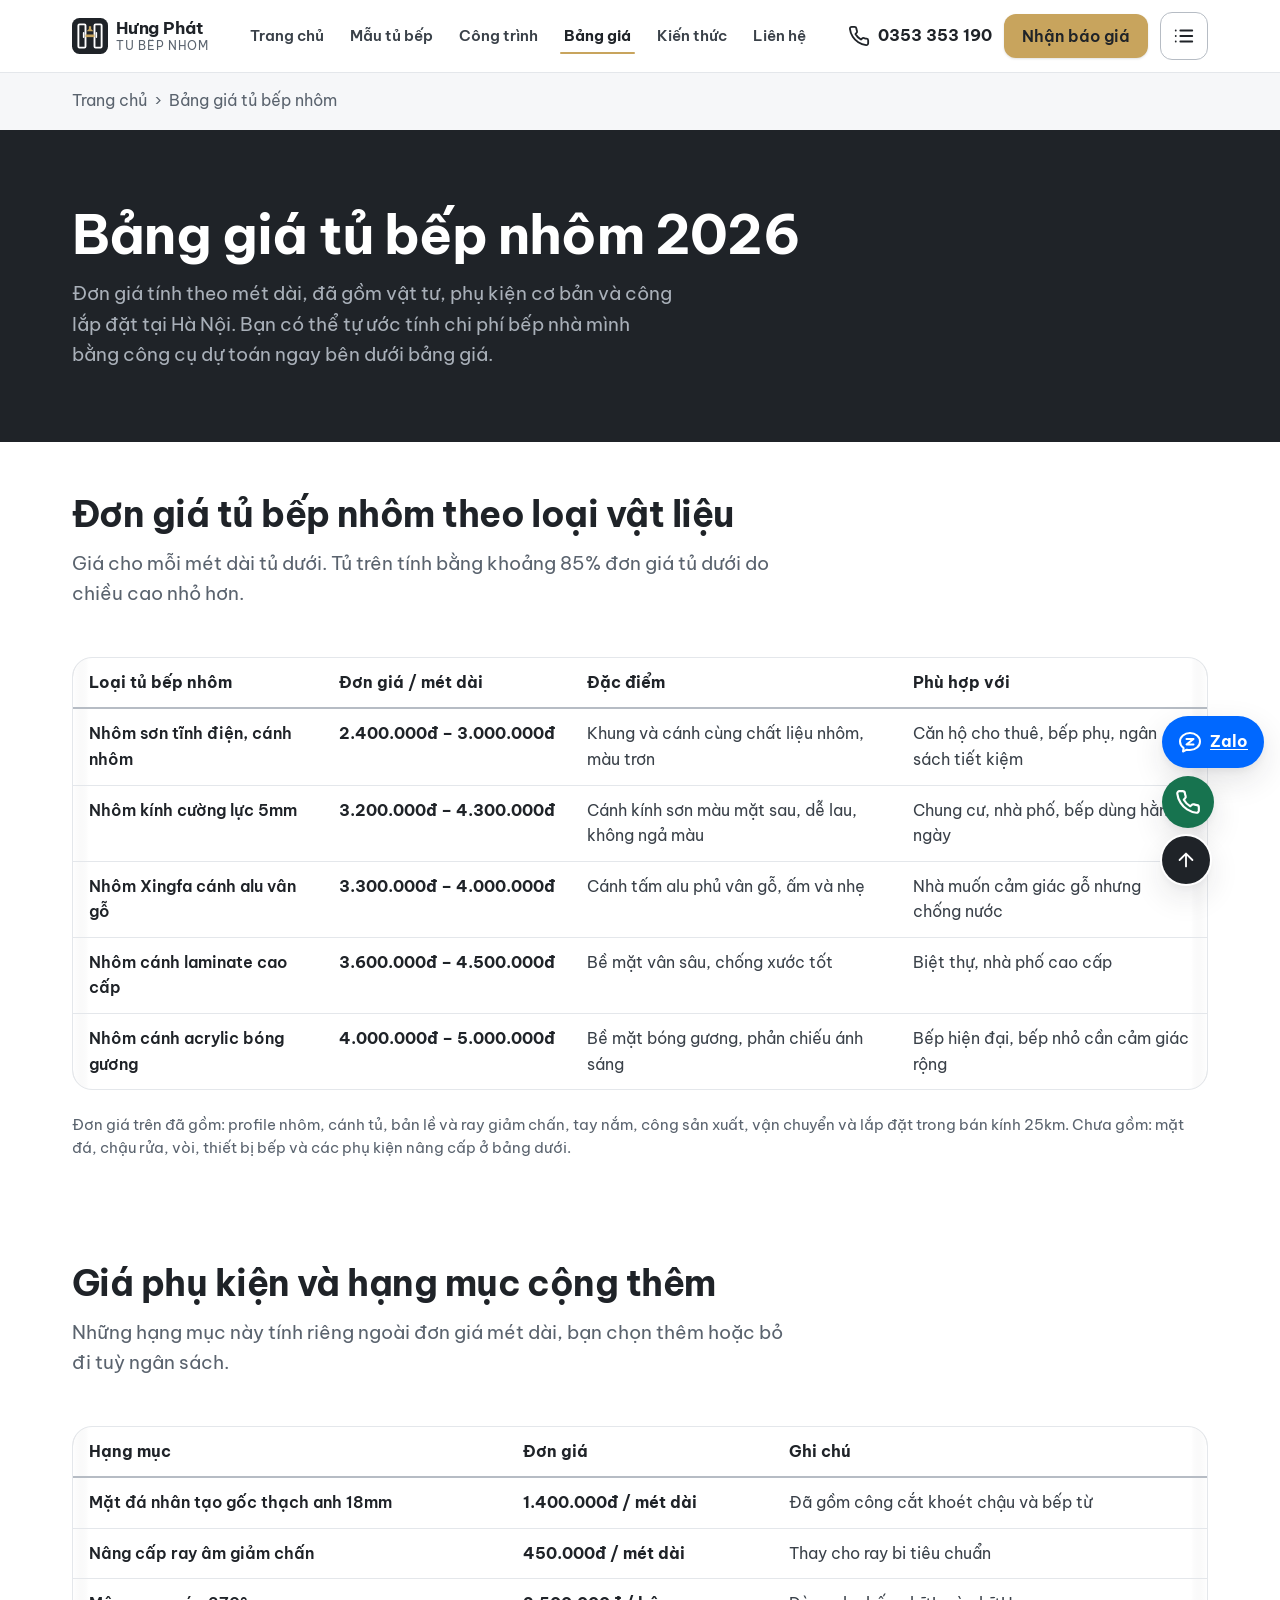
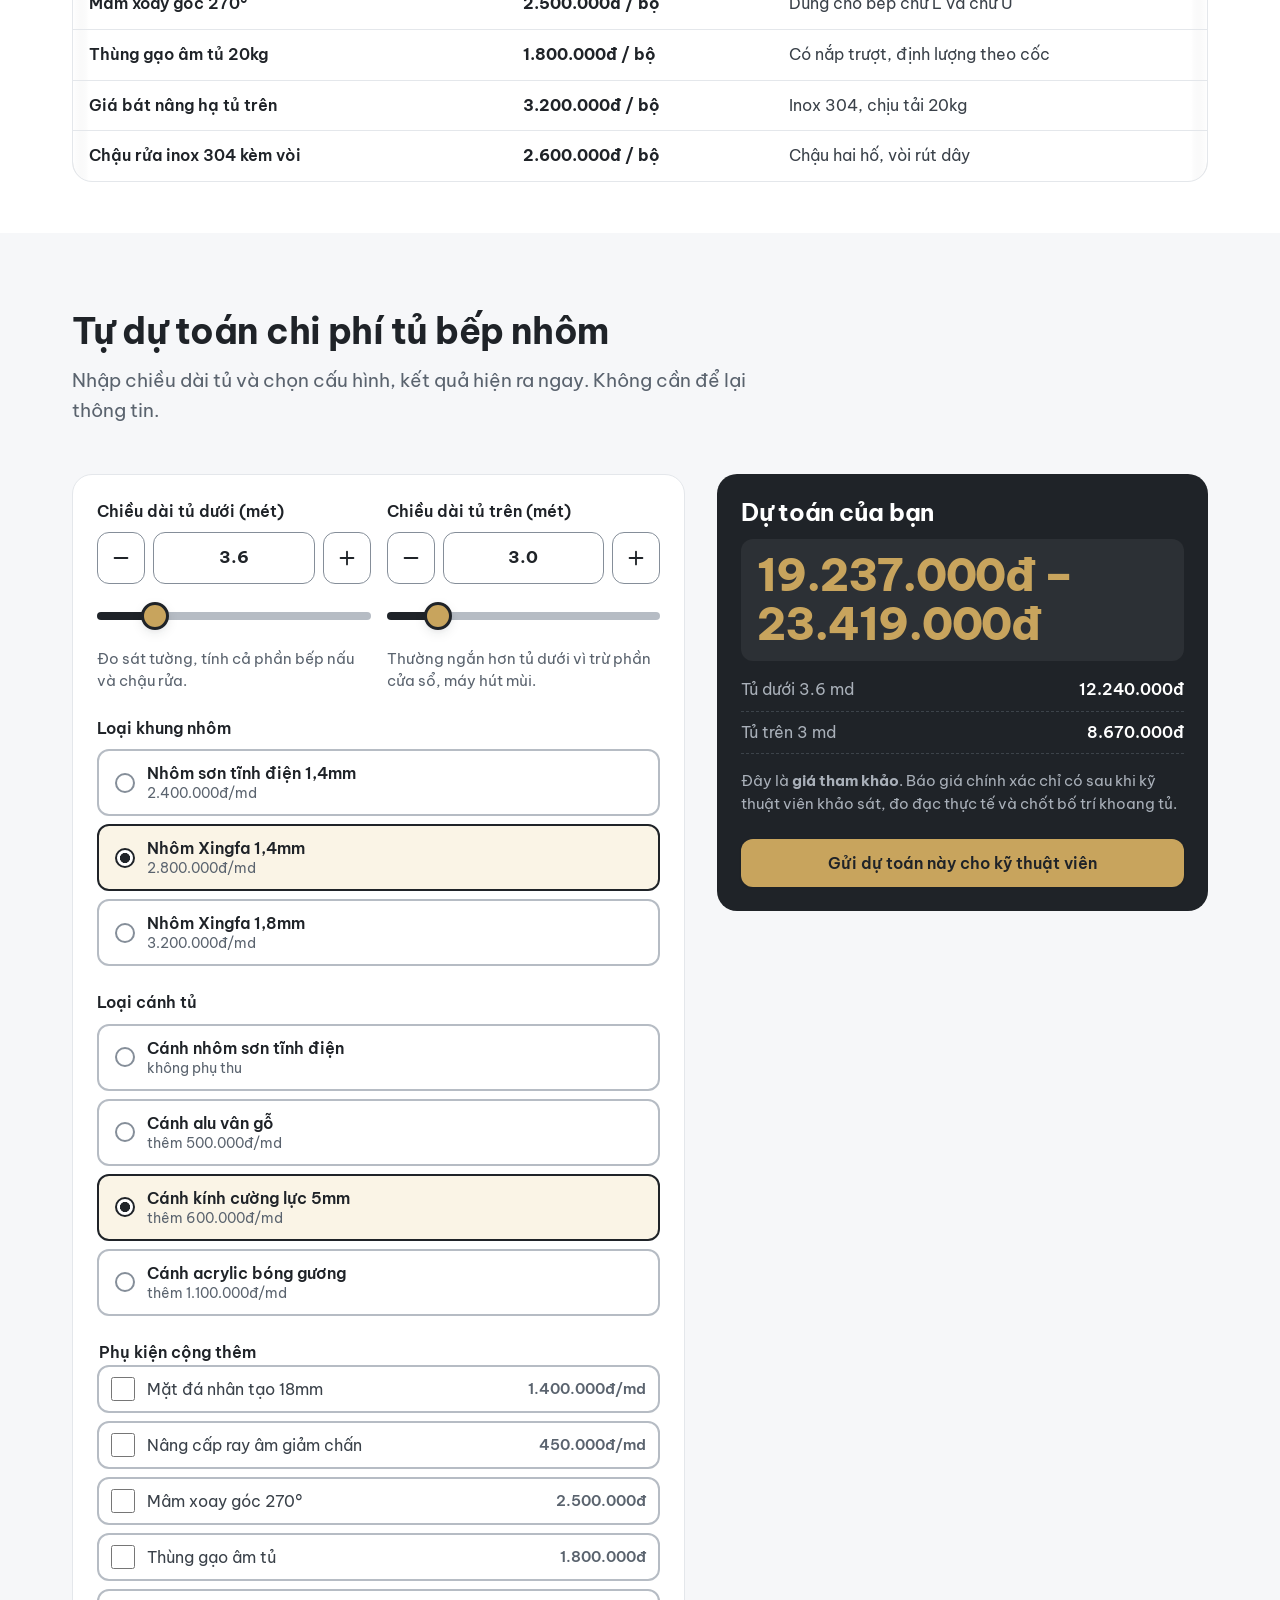
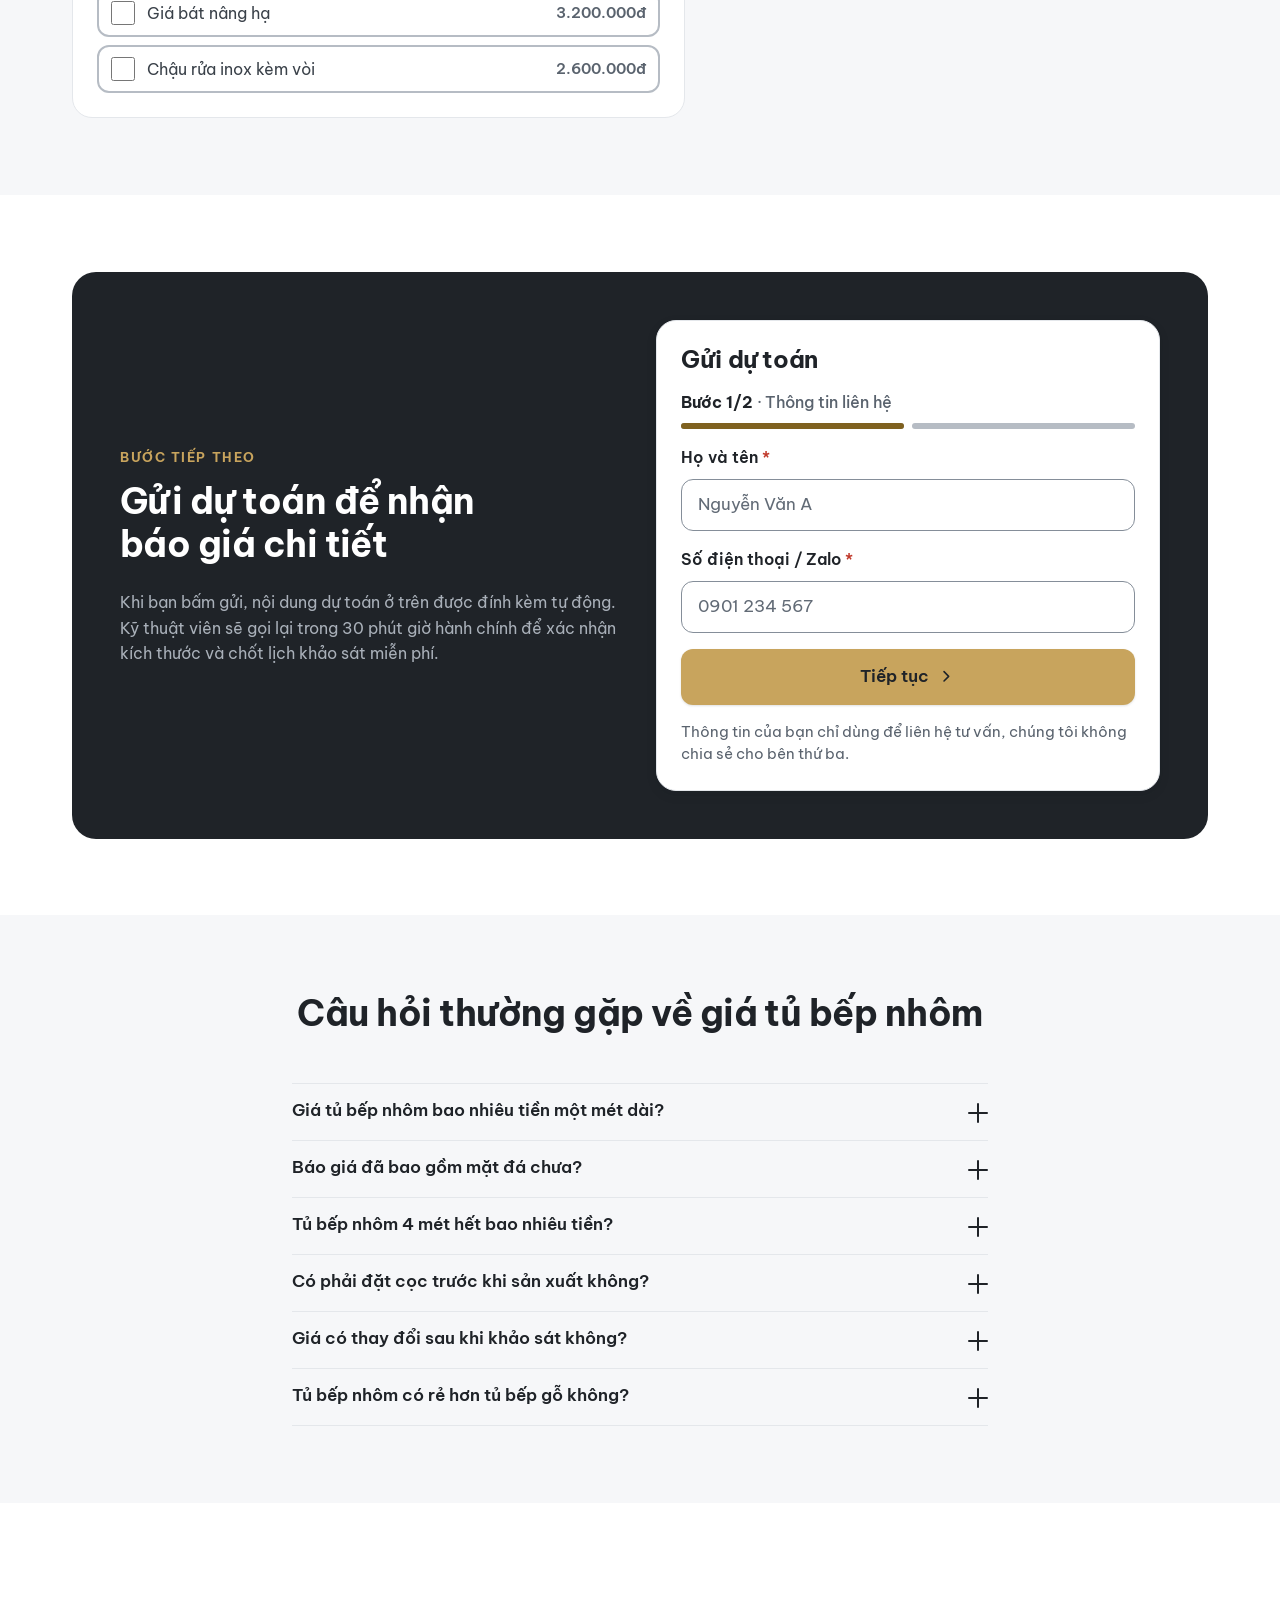
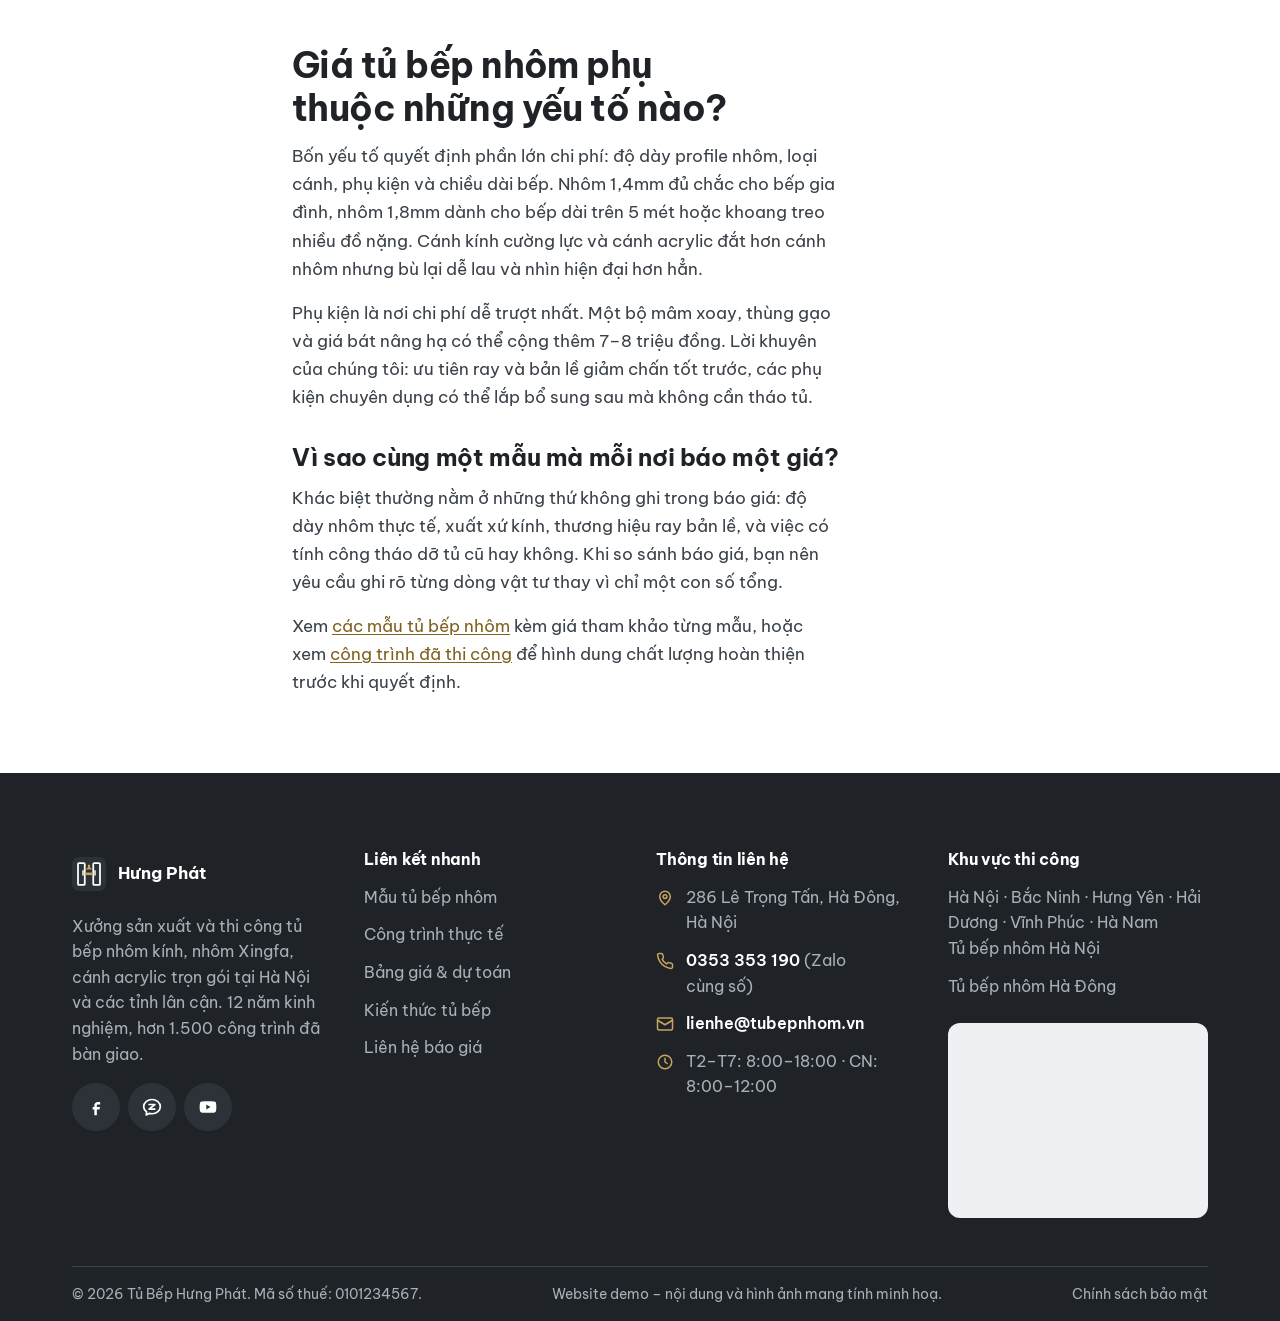
==== commit be40ed4d: "SEO tu khoa "tu bep nhom Ha Noi": title/H1/meta trang chu, lien ket footer va FAQ Ha Dong ve trang c" ====
--- a/bang-gia/index.html
+++ b/bang-gia/index.html
@@ -31,7 +31,7 @@
 <link rel="preconnect" href="https://fonts.gstatic.com" crossorigin>
 <link rel="stylesheet" href="https://fonts.googleapis.com/css2?family=Be+Vietnam+Pro:wght@400;500;700&amp;display=swap" media="print" onload="this.media='all'">
 <noscript><link rel="stylesheet" href="https://fonts.googleapis.com/css2?family=Be+Vietnam+Pro:wght@400;500;700&amp;display=swap"></noscript>
-<link rel="stylesheet" href="../assets/css/style.css">
+<link rel="stylesheet" href="../assets/css/style.min.css?v=98edd970">
 
 <!-- Đánh dấu "JS đang chạy" để CSS bật nút menu mobile (tắt JS thì nút được ẩn, điều hướng bằng menu chân trang). -->
 <script>document.documentElement.classList.add('js');
@@ -586,7 +586,7 @@
       <div>
         <h2 class="footer__title">Khu vực thi công</h2>
         <p>Hà Nội · Bắc Ninh · Hưng Yên · Hải Dương · Vĩnh Phúc · Hà Nam</p>
-        <ul class="footer__list mt-4"><li><a href="../tu-bep-nhom-ha-dong/index.html">Tủ bếp nhôm Hà Đông</a></li></ul>
+        <ul class="footer__list mt-4"><li><a href="../index.html">Tủ bếp nhôm Hà Nội</a></li><li><a href="../tu-bep-nhom-ha-dong/index.html">Tủ bếp nhôm Hà Đông</a></li></ul>
         <!-- Bản đồ chỉ tải khi người dùng cuộn tới hoặc bấm vào (tiết kiệm băng thông) -->
         <div class="footer__map map-embed ratio ratio--4x3 mt-5"
              data-map-src="https://www.google.com/maps?q=286+L%C3%AA+Tr%E1%BB%8Dng+T%E1%BA%A5n,+H%C3%A0+%C4%90%C3%B4ng,+H%C3%A0+N%E1%BB%99i&amp;hl=vi&amp;z=15&amp;output=embed"
--- a/assets/css/style.min.css
+++ b/assets/css/style.min.css
@@ -0,0 +1,2 @@
+/* Ban rut gon tu sinh tu style.css - KHONG sua file nay, sua style.css roi chay: node tools/build-css.mjs */
+:root{--c-ink:#1F2328;--c-ink-2:#2C3238;--c-body:#3A4149;--c-muted:#5A636E;--c-hint:#626B76;--c-muted-dark:#A9B0B9;--c-line:#E4E7EB;--c-line-strong:#B6BCC4;--c-line-dark:#3C434A;--c-field:#858E99;--c-bg:#FFFFFF;--c-bg-soft:#F6F7F9;--c-bg-soft-2:#EEF1F4;--c-accent:#C8A45D;--c-accent-hover:#B8914A;--c-accent-ink:#7F611F;--c-accent-soft:#FAF4E6;--c-success:#17734F;--c-danger:#C0392B;--focus:#3B82F6;--c-focus:var(--focus);--focus-ring:3px solid var(--focus);--font-main:"Be Vietnam Pro","Be Vietnam Pro Fallback",-apple-system,BlinkMacSystemFont,"Segoe UI",Roboto,Arial,sans-serif;--fs-xs:0.875rem;--fs-sm:1rem;--fs-base:1rem;--fs-md:1.0625rem;--fs-lg:clamp(1.0625rem,0.4vw + 1rem,1.1875rem);--fs-h4:clamp(1.125rem,0.4vw + 1rem,1.1875rem);--fs-h3:clamp(1.25rem,0.8vw + 1rem,1.5rem);--fs-h2:clamp(1.5rem,1.6vw + 1rem,2.25rem);--fs-h1:clamp(1.75rem,1.2vw + 1.5rem,2.125rem);--lh-tight:1.2;--lh-normal:1.6;--lh-loose:1.65;--sp-1:0.25rem;--sp-2:0.5rem;--sp-3:0.75rem;--sp-4:1rem;--sp-5:1.5rem;--sp-6:2rem;--sp-7:3rem;--sp-8:4rem;--sp-9:5rem;--sp-10:6rem;--section-y:clamp(2.5rem,6vw,6rem);--container:1200px;--container-narrow:760px;--gutter:clamp(1rem,4vw,2rem);--tap:48px;--header-h:56px;--bar-h:65px;--safe-t:env(safe-area-inset-top,0px);--safe-r:env(safe-area-inset-right,0px);--safe-b:env(safe-area-inset-bottom,0px);--safe-l:env(safe-area-inset-left,0px);--r-sm:8px;--r-md:12px;--r-lg:20px;--r-xl:24px;--r-pill:999px;--sh-1:0 1px 2px rgba(31,35,40,.06),0 1px 3px rgba(31,35,40,.08);--sh-2:0 4px 12px rgba(31,35,40,.08),0 2px 4px rgba(31,35,40,.04);--sh-3:0 12px 32px rgba(31,35,40,.12),0 4px 8px rgba(31,35,40,.05);--sh-xl:0 24px 60px rgba(31,35,40,.16);--sh-sm:var(--sh-1);--sh-md:var(--sh-2);--sh-lg:var(--sh-3);--t-fast:140ms cubic-bezier(.4,0,.2,1);--t-base:240ms cubic-bezier(.4,0,.2,1);--t-slow:420ms cubic-bezier(.22,1,.36,1);--press:scale(.97)}@media (min-width:900px){:root{--header-h:72px;--bar-h:0px;--fs-h1:clamp(2.25rem,3.2vw + 1rem,3.375rem)}}@media (orientation:landscape) and (max-height:500px){:root{--header-h:56px}}@font-face{font-family:"Be Vietnam Pro Fallback";font-style:normal;font-weight:400;src:local("Arial"),local("ArialMT"),local("Liberation Sans"),local("Arimo");size-adjust:107.2%;ascent-override:93.3%;descent-override:24.7%;line-gap-override:0%}@font-face{font-family:"Be Vietnam Pro Fallback";font-style:normal;font-weight:500;src:local("Arial"),local("ArialMT"),local("Liberation Sans"),local("Arimo");size-adjust:108.3%;ascent-override:92.3%;descent-override:24.5%;line-gap-override:0%}@font-face{font-family:"Be Vietnam Pro Fallback";font-style:normal;font-weight:700;src:local("Arial Bold"),local("Arial-BoldMT"),local("Liberation Sans Bold"),local("Arimo Bold");size-adjust:104.5%;ascent-override:95.7%;descent-override:25.4%;line-gap-override:0%}*,*::before,*::after{box-sizing:border-box}*{margin:0}html{-webkit-text-size-adjust:100%;text-size-adjust:100%;scroll-behavior:smooth;scroll-padding-top:calc(var(--header-h) + var(--sp-4));scroll-padding-bottom:calc(var(--bar-h,0px) + var(--safe-b,0px) + var(--sp-4));-webkit-tap-highlight-color:rgba(31,35,40,.12)}html.lenis-smooth{scroll-behavior:auto}.lenis.lenis-smooth [data-lenis-prevent]{overscroll-behavior:contain}.lenis.lenis-stopped{overflow:hidden}body{font-family:var(--font-main);font-size:var(--fs-base);line-height:var(--lh-normal);color:var(--c-body);background:var(--c-bg);-webkit-font-smoothing:antialiased;overflow-x:hidden}h1,h2,h3,h4,h5{color:var(--c-ink);font-weight:700;line-height:var(--lh-tight);letter-spacing:-0.015em;text-wrap:balance}h1{font-size:var(--fs-h1)}h2{font-size:var(--fs-h2)}h3{font-size:var(--fs-h3)}h4{font-size:var(--fs-h4)}p,li,figcaption,blockquote{text-wrap:pretty}a{color:var(--c-accent-ink);text-underline-offset:2px}a:active{color:var(--c-ink)}@media (hover:hover){a:hover{color:var(--c-ink)}}img,picture,video,svg,iframe{display:block;max-width:100%}img{height:auto;background-color:var(--c-bg-soft-2)}button,input,select,textarea{font:inherit;color:inherit}button{cursor:pointer;background:none;border:0;padding:0}button,[role="button"],summary,label{touch-action:manipulation}ul,ol{padding-left:1.25rem}table{border-collapse:collapse;width:100%}fieldset{min-width:0;padding:0;border:0}:focus-visible{outline:var(--focus-ring);outline-offset:2px}[hidden]:not(.faq__panel){display:none !important}.skip-link{position:fixed;top:var(--sp-3);left:var(--sp-4);z-index:2000;background:var(--c-ink);color:#fff;padding:var(--sp-3) var(--sp-5);min-height:var(--tap);display:inline-flex;align-items:center;border-radius:var(--r-md);text-decoration:none;font-weight:600;transform:translateY(calc(-100% - var(--sp-5)));transition:transform var(--t-fast)}.skip-link:focus{transform:translateY(0);color:#fff}.container{width:100%;max-width:var(--container);margin-inline:auto;padding-inline:max(var(--gutter),var(--safe-l)) max(var(--gutter),var(--safe-r))}.container--narrow{max-width:var(--container-narrow)}.section{padding-block:var(--section-y)}.section--soft{background:var(--c-bg-soft)}.section--dark{background:var(--c-ink);color:var(--c-muted-dark)}.section--dark h2,.section--dark h3,.section--dark h4{color:#fff}.section--dark a:not(.btn){color:var(--c-accent)}.section--tight{padding-block:clamp(2rem,4vw,3.5rem)}.section__head{max-width:720px;margin-bottom:var(--sp-6)}.section__head--center{margin-inline:auto;text-align:center}.section__title{margin-bottom:var(--sp-3)}.section__desc{font-size:var(--fs-lg);color:var(--c-muted)}.section--dark .section__desc{color:var(--c-muted-dark)}@media (min-width:900px){.section__head{margin-bottom:var(--sp-7)}}.grid{display:grid;gap:var(--sp-4);grid-template-columns:minmax(0,1fr)}@media (min-width:600px){.grid{gap:var(--sp-5)}.grid--2,.grid--3,.grid--4{grid-template-columns:repeat(2,minmax(0,1fr))}}@media (min-width:900px){.grid--3,.grid--4{grid-template-columns:repeat(3,minmax(0,1fr))}}@media (min-width:1200px){.grid--4{grid-template-columns:repeat(4,minmax(0,1fr))}}.text-center{text-align:center}.mt-4{margin-top:var(--sp-4)}.mt-5{margin-top:var(--sp-5)}.mt-6{margin-top:var(--sp-6)}.mt-7{margin-top:var(--sp-6)}@media (min-width:900px){.mt-7{margin-top:2.5rem}}.ratio{position:relative;overflow:hidden;background:var(--c-bg-soft-2)}.ratio > img,.ratio > iframe,.ratio > picture > img{position:absolute;inset:0;width:100%;height:100%;object-fit:cover}.ratio--4x3{aspect-ratio:4 / 3}.ratio--3x2{aspect-ratio:3 / 2}.ratio--16x9{aspect-ratio:16 / 9}.ratio--1x1{aspect-ratio:1 / 1}.visually-hidden,.sr-only{position:absolute;width:1px;height:1px;padding:0;margin:-1px;overflow:hidden;clip:rect(0 0 0 0);clip-path:inset(50%);white-space:nowrap;border:0}.sprite{position:absolute;width:0;height:0;overflow:hidden;pointer-events:none}.icon{width:1.25em;height:1.25em;flex:none;display:inline-block;vertical-align:-.25em;fill:none;stroke:currentColor;stroke-width:2;stroke-linecap:round;stroke-linejoin:round}.scroll-x{display:flex;flex-wrap:nowrap;align-items:center;gap:var(--sp-2);overflow-x:auto;overscroll-behavior-x:contain;white-space:nowrap;scrollbar-width:none;-webkit-overflow-scrolling:touch}.scroll-x::-webkit-scrollbar{display:none}.scroll-x > *{flex:none}.swipe{--swipe-item:82%;display:flex;gap:var(--sp-3);margin-inline:calc(var(--gutter) * -1);padding:var(--sp-2) var(--gutter);scroll-padding-inline:var(--gutter);overflow-x:auto;overscroll-behavior-x:contain;scroll-snap-type:x mandatory;scrollbar-width:none;-webkit-overflow-scrolling:touch}.swipe::-webkit-scrollbar{display:none}.swipe > *{flex:0 0 var(--swipe-item);min-width:0;scroll-snap-align:start}@media (min-width:600px){.swipe{--swipe-item:46%;gap:var(--sp-4)}.swipe--grid-600{display:grid;grid-template-columns:repeat(var(--cols,2),minmax(0,1fr));margin-inline:0;padding:0;overflow:visible;scroll-snap-type:none}}@media (min-width:900px){.swipe{--swipe-item:31%}.swipe--grid-900{display:grid;grid-template-columns:repeat(var(--cols,3),minmax(0,1fr));margin-inline:0;padding:0;overflow:visible;scroll-snap-type:none}}.sheet{position:fixed;inset:0;z-index:1000;display:flex;align-items:flex-end;justify-content:center}.sheet__backdrop{position:absolute;inset:0;background:rgba(31,35,40,.55);opacity:0;transition:opacity var(--t-base)}.sheet.is-open .sheet__backdrop{opacity:1}.sheet__panel{position:relative;display:flex;flex-direction:column;width:100%;max-width:640px;max-height:90vh;max-height:90dvh;background:#fff;border-radius:var(--r-lg) var(--r-lg) 0 0;box-shadow:var(--sh-xl);overscroll-behavior:contain;transform:translateY(100%);transition:transform var(--t-base)}.sheet.is-open .sheet__panel{transform:translateY(0)}.sheet__grab{flex:none;width:40px;height:4px;margin:var(--sp-2) auto 0;border-radius:var(--r-pill);background:var(--c-line-strong)}.sheet__head{flex:none;display:flex;align-items:center;justify-content:space-between;gap:var(--sp-3);padding:var(--sp-2) var(--sp-2) var(--sp-2) var(--sp-4)}.sheet__title{font-size:var(--fs-h4);margin:0}.sheet__close{flex:none;width:var(--tap);height:var(--tap);display:inline-flex;align-items:center;justify-content:center;color:var(--c-ink);border-radius:var(--r-md);-webkit-tap-highlight-color:transparent}.sheet__close:active{background:var(--c-bg-soft-2);transform:var(--press)}@media (hover:hover){.sheet__close:hover{background:var(--c-bg-soft)}}.sheet__body{flex:1 1 auto;min-height:0;overflow-y:auto;overscroll-behavior:contain;padding:var(--sp-2) var(--sp-4) var(--sp-4)}.sheet__foot{flex:none;display:flex;flex-wrap:wrap;gap:var(--sp-3);padding:var(--sp-3) var(--sp-4) calc(var(--sp-3) + var(--safe-b));background:#fff;border-top:1px solid var(--c-line)}.sheet__foot > .btn{flex:1 1 auto}@media (min-width:900px){.sheet{align-items:center;padding:var(--sp-5)}.sheet__panel{width:min(560px,100%);max-height:min(86vh,720px);max-height:min(86dvh,720px);border-radius:var(--r-lg);opacity:0;transform:translateY(16px);transition:transform var(--t-base),opacity var(--t-base)}.sheet.is-open .sheet__panel{opacity:1;transform:translateY(0)}.sheet__grab{display:none}.sheet__head{padding:var(--sp-4) var(--sp-3) var(--sp-2) var(--sp-5)}.sheet__body{padding-inline:var(--sp-5)}.sheet__foot{padding:var(--sp-3) var(--sp-5) var(--sp-4)}}#toast-region,.toast-region{position:fixed;left:0;right:0;z-index:1100;bottom:calc(var(--bar-h) + var(--safe-b) + var(--sp-3));display:flex;flex-direction:column;align-items:center;gap:var(--sp-2);padding-inline:var(--sp-4);pointer-events:none}.toast{pointer-events:auto;display:flex;align-items:center;gap:var(--sp-3);max-width:min(100%,440px);padding:var(--sp-3) var(--sp-4);background:var(--c-ink);color:#fff;border-radius:var(--r-md);box-shadow:var(--sh-3);font-size:var(--fs-sm);line-height:1.4;animation:toast-in var(--t-base) both;transition:opacity var(--t-base),transform var(--t-base)}.toast.is-leaving{opacity:0;transform:translateY(8px)}.toast__action{flex:none;min-height:var(--tap);margin:calc(var(--sp-2) * -1) calc(var(--sp-3) * -1) calc(var(--sp-2) * -1) 0;padding:0 var(--sp-3);color:var(--c-accent);font-weight:700;border-radius:var(--r-sm)}.toast__action:active{background:rgba(255,255,255,.12)}@keyframes toast-in{from{opacity:0;transform:translateY(8px)}to{opacity:1;transform:none}}.chip{display:inline-flex;align-items:center;gap:var(--sp-1);max-width:100%;min-height:36px;padding:var(--sp-1) var(--sp-3);background:#fff;border:1px solid var(--c-line-strong);border-radius:var(--r-pill);font-size:var(--fs-sm);font-weight:600;line-height:1.2;color:var(--c-ink);text-decoration:none}button.chip,a.chip{min-height:var(--tap);-webkit-tap-highlight-color:transparent}button.chip:active,a.chip:active{transform:var(--press);background:var(--c-bg-soft-2)}.chip.is-active,.chip[aria-pressed="true"]{background:var(--c-ink);border-color:var(--c-ink);color:#fff}.chip__x{position:relative;flex:none;display:inline-grid;place-items:center;width:24px;height:24px;margin-right:calc(var(--sp-2) * -1);border-radius:50%;color:var(--c-muted);-webkit-tap-highlight-color:transparent}.chip__x::after{content:"";position:absolute;inset:-12px}.chip__x svg{width:14px;height:14px}.chip__x:active{background:var(--c-bg-soft-2);color:var(--c-ink)}@media (hover:hover){.chip__x:hover{background:var(--c-bg-soft-2);color:var(--c-ink)}}.choice{position:relative;display:block;cursor:pointer}.choice__input{position:absolute;inset:0;width:100%;height:100%;margin:0;opacity:0;cursor:pointer}.choice__body{display:flex;align-items:center;gap:var(--sp-3);min-height:var(--tap);padding:var(--sp-3) var(--sp-4);background:#fff;color:var(--c-ink);border:2px solid var(--c-line-strong);border-radius:var(--r-md);font-weight:600;line-height:1.3;transition:border-color var(--t-fast),background-color var(--t-fast),transform var(--t-fast)}.choice__body::before{content:"";flex:none;width:20px;height:20px;border-radius:50%;border:2px solid var(--c-field);background:#fff center / 14px no-repeat;transition:border-color var(--t-fast),background-color var(--t-fast)}.choice__input[type="checkbox"] + .choice__body::before{border-radius:6px}.choice__sub{display:block;font-size:var(--fs-xs);font-weight:400;color:var(--c-muted)}.choice__input:checked + .choice__body{border-color:var(--c-ink);background:var(--c-accent-soft)}.choice__input[type="radio"]:checked + .choice__body::before{border-color:var(--c-ink);background-color:#fff;background-image:radial-gradient(circle,var(--c-ink) 0 45%,transparent 50%)}.choice__input[type="checkbox"]:checked + .choice__body::before{border-color:var(--c-ink);background-color:var(--c-ink);background-image:url("data:image/svg+xml,%3Csvg xmlns='http://www.w3.org/2000/svg' viewBox='0 0 24 24' fill='none' stroke='%23fff' stroke-width='3.5' stroke-linecap='round' stroke-linejoin='round'%3E%3Cpath d='M5 12.5l4.5 4.5L19 7'/%3E%3C/svg%3E")}.choice__input:focus-visible + .choice__body{outline:var(--focus-ring);outline-offset:2px}.choice__input:active + .choice__body{transform:var(--press)}.choice__input:disabled + .choice__body{opacity:.5;cursor:not-allowed}@media (hover:hover){.choice:hover .choice__body{border-color:var(--c-ink)}}.choice-group{display:grid;gap:var(--sp-2);grid-template-columns:repeat(auto-fit,minmax(min(100%,150px),1fr))}.btn{display:inline-flex;align-items:center;justify-content:center;gap:var(--sp-2);min-height:var(--tap);max-width:100%;min-width:0;padding:var(--sp-3) var(--sp-5);font-size:var(--fs-sm);font-weight:600;line-height:1.25;border-radius:var(--r-md);border:2px solid transparent;text-decoration:none;text-align:center;text-wrap:balance;white-space:normal;overflow-wrap:anywhere;-webkit-tap-highlight-color:transparent;transition:background-color var(--t-fast),color var(--t-fast),border-color var(--t-fast),transform var(--t-fast),box-shadow var(--t-fast)}.btn:active{transform:var(--press)}.btn svg{width:1.25em;height:1.25em;flex:none}.btn--primary{background:var(--c-accent);color:var(--c-ink);box-shadow:var(--sh-1)}.btn--primary:active{background:var(--c-accent-hover);color:var(--c-ink)}.btn--dark{background:var(--c-ink);color:#fff}.btn--dark:active{background:var(--c-ink-2);color:#fff}.btn--outline{border-color:var(--c-line-strong);color:var(--c-ink);background:#fff}.btn--outline:active{border-color:var(--c-ink);color:var(--c-ink);background:var(--c-bg-soft-2)}.btn--ghost-light{border-color:rgba(255,255,255,.6);color:#fff;background:rgba(255,255,255,.1)}.btn--ghost-light:active{background:#fff;color:var(--c-ink);border-color:#fff}.btn--lg{min-height:56px;padding:var(--sp-3) var(--sp-6);font-size:var(--fs-md)}.btn--block{width:100%}@media (hover:hover){.btn--primary:hover{background:var(--c-accent-hover);color:var(--c-ink);box-shadow:var(--sh-2)}.btn--dark:hover{background:var(--c-ink-2);color:#fff}.btn--outline:hover{border-color:var(--c-ink);color:var(--c-ink)}.btn--ghost-light:hover{background:#fff;color:var(--c-ink);border-color:#fff}}.btn.is-loading{opacity:.72;cursor:progress}.badge{display:inline-block;padding:var(--sp-1) var(--sp-3);border-radius:var(--r-pill);font-size:.8125rem;font-weight:600;line-height:1.4;background:var(--c-bg-soft-2);color:var(--c-body)}.badge--accent{background:var(--c-accent-soft);color:var(--c-accent-ink)}.badge--dark{background:var(--c-ink);color:#fff}.eyebrow{display:inline-block;font-size:.8125rem;font-weight:700;letter-spacing:.12em;text-transform:uppercase;color:var(--c-accent-ink);margin-bottom:var(--sp-3)}.section--dark .eyebrow,.cta-band .eyebrow,.page-hero .eyebrow{color:var(--c-accent)}.feature{padding:var(--sp-4);background:#fff;border:1px solid var(--c-line);border-radius:var(--r-lg);min-width:0;overflow-wrap:anywhere;transition:transform var(--t-base),box-shadow var(--t-base),border-color var(--t-base)}.feature__icon{width:var(--tap);height:var(--tap);display:grid;place-items:center;margin-bottom:var(--sp-4);border-radius:var(--r-md);background:var(--c-accent-soft);color:var(--c-accent-ink)}.feature__icon svg{width:26px;height:26px}.feature__title{margin-bottom:var(--sp-2)}.feature__title a{display:inline-flex;align-items:center;min-height:var(--tap)}.feature__text{font-size:var(--fs-sm);color:var(--c-muted)}.feature__text a[href^="tel:"],.feature__text a[href^="mailto:"]{display:inline-flex;align-items:center;min-height:var(--tap);font-weight:700;color:var(--c-ink);overflow-wrap:anywhere}.feature__text a[href^="tel:"]{font-variant-numeric:tabular-nums;white-space:nowrap}@media (min-width:600px){.feature{padding:var(--sp-5)}}@media (hover:hover) and (pointer:fine){.feature:hover{transform:translateY(-4px);box-shadow:var(--sh-3);border-color:transparent}}.empty-state{padding:var(--sp-6) var(--sp-4);text-align:center;color:var(--c-muted);border:1px dashed var(--c-line-strong);border-radius:var(--r-lg)}@media (min-width:900px){.empty-state{padding:var(--sp-7) var(--sp-4)}}.header{position:fixed;top:0;left:0;right:0;z-index:900;background:rgba(255,255,255,.98);border-bottom:1px solid var(--c-line);transition:box-shadow var(--t-base),transform var(--t-base)}.header--scrolled{box-shadow:var(--sh-2)}@media (max-width:899.98px){html.is-header-hidden .header{transform:translateY(-100%);box-shadow:none}}.header__inner{display:flex;align-items:center;justify-content:space-between;gap:var(--sp-2);min-height:var(--header-h);min-width:0}.header__logo{display:flex;align-items:center;gap:var(--sp-2);text-decoration:none;flex:0 1 auto;min-width:0;min-height:var(--tap)}.header__logo svg{width:32px;height:32px;flex:none}.header__logo-text{display:flex;flex-direction:column;line-height:1.15;min-width:0;overflow:hidden}.header__logo-name{font-weight:700;font-size:1.0625rem;color:var(--c-ink);letter-spacing:-.01em;white-space:nowrap;overflow:hidden;text-overflow:ellipsis}.header__logo-tag{font-size:.75rem;color:var(--c-muted);letter-spacing:.06em;text-transform:uppercase;white-space:nowrap;overflow:hidden;text-overflow:ellipsis}@media (max-width:359.98px){.header__inner{gap:var(--sp-1)}.header__actions{gap:0}.header__logo svg{width:28px;height:28px}.header__logo-name{font-size:1rem}.header__logo-tag{letter-spacing:.02em}}@media (max-width:299.98px){.header__logo-text{position:absolute;width:1px;height:1px;margin:-1px;padding:0;overflow:hidden;clip:rect(0 0 0 0);clip-path:inset(50%);white-space:nowrap}}@media (max-width:239.98px){.header__phone{display:none}}.header__actions{display:flex;align-items:center;gap:var(--sp-2);flex:0 0 auto}.header__actions .btn{display:none}.header__phone{display:inline-flex;align-items:center;justify-content:center;gap:var(--sp-2);min-width:var(--tap);min-height:var(--tap);font-weight:700;color:var(--c-ink);text-decoration:none;font-size:var(--fs-sm);white-space:nowrap;font-variant-numeric:tabular-nums;border-radius:var(--r-md);-webkit-tap-highlight-color:transparent}.header__phone svg{width:22px;height:22px;flex:none}.header__phone:active{background:var(--c-bg-soft-2);color:var(--c-ink)}.header__phone span{position:absolute;width:1px;height:1px;margin:-1px;padding:0;overflow:hidden;clip:rect(0 0 0 0);clip-path:inset(50%);white-space:nowrap}@media (hover:hover){.header__phone:hover{color:var(--c-accent-ink)}}.nav-toggle{display:none;width:var(--tap);height:var(--tap);border-radius:var(--r-md);align-items:center;justify-content:center;flex:none;-webkit-tap-highlight-color:transparent}.js:not(.js-fail) .nav-toggle{display:flex;position:relative;z-index:896;touch-action:manipulation}.nav-toggle:active{background:var(--c-bg-soft-2)}.nav-toggle__bars{position:relative;width:22px;height:2px;background:var(--c-ink);border-radius:2px;transition:background-color var(--t-fast)}.nav-toggle__bars::before,.nav-toggle__bars::after{content:"";position:absolute;top:0;left:0;width:22px;height:2px;background:var(--c-ink);border-radius:2px;transition:transform var(--t-base)}.nav-toggle__bars::before{transform:translateY(-7px)}.nav-toggle__bars::after{transform:translateY(7px)}.nav-toggle[aria-expanded="true"] .nav-toggle__bars{background:transparent}.nav-toggle[aria-expanded="true"] .nav-toggle__bars::before{transform:rotate(45deg)}.nav-toggle[aria-expanded="true"] .nav-toggle__bars::after{transform:rotate(-45deg)}.nav-overlay{position:fixed;inset:0;z-index:890;background:rgba(31,35,40,.5);opacity:0;visibility:hidden;transition:opacity var(--t-base),visibility var(--t-base)}.nav-overlay.is-open{opacity:1;visibility:visible}html.is-locked{overflow:hidden;scrollbar-gutter:stable}@media (max-width:899.98px){html.is-nav-open .header{background:transparent;border-bottom-color:transparent;box-shadow:none;transform:none;transition:none;pointer-events:none}html.is-nav-open .header .nav,html.is-nav-open .header .nav-toggle{pointer-events:auto}html.is-nav-open .header__logo,html.is-nav-open .header__phone,html.is-nav-open .header .quote-btn{visibility:hidden}}.nav{position:fixed;top:0;right:0;bottom:0;z-index:895;width:min(340px,88vw);padding:calc(var(--header-h) + var(--sp-4)) var(--sp-5) calc(var(--sp-6) + var(--safe-b));background:#fff;box-shadow:var(--sh-xl);transform:translateX(100%);visibility:hidden;transition:transform var(--t-base),visibility 0s linear var(--t-base);overflow-y:auto;overscroll-behavior:contain;touch-action:pan-y}.nav.is-open{transform:translateX(0);visibility:visible;transition:transform var(--t-base),visibility 0s}.nav__list{display:flex;flex-direction:column;align-items:stretch;gap:var(--sp-1);list-style:none;margin:0;padding:0}.nav__link{display:flex;align-items:center;min-height:52px;padding:var(--sp-3) var(--sp-4);border-radius:var(--r-md);font-size:var(--fs-md);font-weight:600;color:var(--c-body);text-decoration:none;white-space:nowrap;-webkit-tap-highlight-color:transparent;transition:color var(--t-fast),background-color var(--t-fast)}.nav__link:active{background:var(--c-bg-soft-2);color:var(--c-ink)}.nav__link[aria-current="page"]{color:var(--c-ink);font-weight:700;background:var(--c-bg-soft)}.nav__cta{display:grid;gap:var(--sp-3);margin-top:var(--sp-5);padding-top:var(--sp-5);border-top:1px solid var(--c-line)}@media (hover:hover){.nav__link:hover{color:var(--c-ink);background:var(--c-bg-soft)}}@media (max-width:899.98px) and (max-height:500px){.nav{width:min(560px,92vw);display:grid;grid-template-columns:minmax(0,1fr) minmax(0,1fr);column-gap:var(--sp-5);align-content:start;padding-top:calc(var(--header-h) + var(--sp-2));padding-bottom:var(--sp-4)}.nav__link{min-height:44px;padding-block:var(--sp-2)}.nav__cta{margin-top:0;padding-top:0;border-top:0;align-content:start}}@media (min-width:600px){.header__inner{gap:var(--sp-4)}.header__logo svg{width:34px;height:34px}}@media (min-width:900px){.js:not(.js-fail) .nav-toggle{display:none}.nav-overlay{display:none}.nav{position:static;width:auto;padding:0;background:none;box-shadow:none;transform:none;visibility:visible;overflow:visible;transition:none;touch-action:auto}.nav__list{flex-direction:row;align-items:center;gap:.125rem}.nav__link{position:relative;min-height:44px;padding:var(--sp-2) var(--sp-2);font-size:.9375rem;background:none}.nav__link[aria-current="page"]{background:none}.nav__link[aria-current="page"]::after{content:"";position:absolute;left:var(--sp-2);right:var(--sp-2);bottom:4px;height:2px;border-radius:2px;background:var(--c-accent)}.nav__cta{display:none}.header__logo svg{width:36px;height:36px}}@media (min-width:900px) and (hover:hover){.nav__link:hover{background:var(--c-bg-soft)}}@media (min-width:1024px){.header__actions .btn{display:inline-flex;min-height:44px;padding:var(--sp-2) var(--sp-3)}}@media (min-width:1200px){.header__actions{gap:var(--sp-3)}.header__actions .btn{padding:var(--sp-2) var(--sp-4)}.header__phone span{position:static;width:auto;height:auto;margin:0;overflow:visible;clip:auto;clip-path:none}.nav__link{padding-inline:var(--sp-3)}}.page{padding-top:var(--header-h)}@media (max-width:899.98px){html:not(.js) .header,html.js-fail .header{position:relative}html:not(.js) .header__inner,html.js-fail .header__inner{flex-wrap:wrap;row-gap:0}html:not(.js) .nav,html.js-fail .nav{position:static;order:3;flex:1 0 100%;width:auto;padding:0 0 var(--sp-2);background:none;box-shadow:none;transform:none;visibility:visible;overflow:visible;transition:none}html:not(.js) .nav__list,html.js-fail .nav__list{flex-direction:row;flex-wrap:wrap;gap:0 var(--sp-1)}html:not(.js) .nav__link,html.js-fail .nav__link{min-height:44px;padding:var(--sp-2) var(--sp-3);font-size:var(--fs-sm)}html:not(.js) .nav__cta,html.js-fail .nav__cta{display:none}html:not(.js) .nav-overlay,html.js-fail .nav-overlay{display:none}html:not(.js) .page,html.js-fail .page{padding-top:0}}.breadcrumb{padding-block:var(--sp-1);font-size:var(--fs-sm);background:var(--c-bg-soft)}.breadcrumb__list{display:flex;flex-wrap:nowrap;gap:var(--sp-2);list-style:none;padding:0;margin:0;overflow-x:auto;white-space:nowrap;scrollbar-width:none;overscroll-behavior-x:contain;padding-right:var(--sp-6);-webkit-mask-image:linear-gradient(90deg,#000 calc(100% - 28px),transparent);mask-image:linear-gradient(90deg,#000 calc(100% - 28px),transparent)}.breadcrumb__list::-webkit-scrollbar{display:none}.breadcrumb__item{flex:none;display:flex;align-items:center;gap:var(--sp-2);color:var(--c-muted)}.breadcrumb__item:not(:last-child)::after{content:"›";color:var(--c-muted)}.breadcrumb a{display:inline-flex;align-items:center;min-height:44px;color:var(--c-muted);text-decoration:none}.breadcrumb a:active{color:var(--c-ink);text-decoration:underline}@media (hover:hover){.breadcrumb a:hover{color:var(--c-accent-ink);text-decoration:underline}}@media (min-width:900px){.breadcrumb{padding-block:var(--sp-4)}.breadcrumb__list{flex-wrap:wrap;overflow:visible;white-space:normal;padding-right:0;-webkit-mask-image:none;mask-image:none}.breadcrumb a{min-height:0}}.footer{background:var(--c-ink);color:var(--c-muted-dark);font-size:var(--fs-sm);padding-top:var(--section-y);padding-bottom:calc(var(--bar-h) + var(--safe-b));overflow-wrap:anywhere}.footer a{color:var(--c-muted-dark);text-decoration:none}.footer a:active{color:#fff;text-decoration:underline}@media (hover:hover){.footer a:hover{color:#fff;text-decoration:underline}}.footer__grid{display:grid;gap:var(--sp-6);grid-template-columns:minmax(0,1fr);padding-bottom:var(--sp-6)}.footer__title{color:#fff;font-size:var(--fs-base);margin-bottom:var(--sp-3)}.footer__list{list-style:none;padding:0;margin:0;display:grid;gap:0}.footer__list a{display:flex;align-items:center;min-height:44px}.footer__contact li{display:flex;gap:var(--sp-3);align-items:flex-start}.footer__contact svg{width:18px;height:18px;color:var(--c-accent);flex:none;margin-top:4px}@media (max-width:899.98px){.footer__contact li:has(a){align-items:center}.footer__contact li:has(a) svg{margin-top:0}.footer__contact a,.footer__bottom a{display:inline-flex;align-items:center;min-height:44px}}.footer__contact a{font-weight:600;color:#fff}.footer__logo{display:flex;align-items:center;gap:var(--sp-3);margin-bottom:var(--sp-4);text-decoration:none;min-height:var(--tap)}.footer__logo svg{width:34px;height:34px}.footer__logo,.header__logo{touch-action:manipulation}.footer__logo-name{font-weight:700;font-size:1.0625rem;color:#fff}.footer__social{display:flex;gap:var(--sp-2);margin-top:var(--sp-4)}.footer__social a{width:var(--tap);height:var(--tap);display:grid;place-items:center;border-radius:50%;background:var(--c-ink-2);color:#fff}.footer__social a:active{background:var(--c-accent);color:var(--c-ink)}.footer__social svg{width:20px;height:20px}@media (hover:hover){.footer__social a:hover{background:var(--c-accent);color:var(--c-ink);text-decoration:none}}.footer__map{border-radius:var(--r-md);overflow:hidden;background:var(--c-ink-2)}.footer__bottom{padding-block:var(--sp-4);border-top:1px solid var(--c-line-dark);display:flex;flex-wrap:wrap;gap:var(--sp-3);justify-content:space-between;font-size:var(--fs-xs)}@media (min-width:600px){.footer__grid{grid-template-columns:repeat(2,minmax(0,1fr))}}@media (min-width:900px){.footer__grid{padding-bottom:var(--sp-7)}.footer__list{gap:var(--sp-3)}.footer__list a{display:inline;min-height:0}.footer__title{margin-bottom:var(--sp-4)}}@media (min-width:1200px){.footer__grid{grid-template-columns:repeat(4,minmax(0,1fr))}}.map-embed{position:relative;background:var(--c-bg-soft-2)}.map-embed__placeholder{position:absolute;inset:0;width:100%;height:100%;display:grid;place-items:center;align-content:center;gap:var(--sp-2);background:var(--c-ink-2);color:#fff;font-size:var(--fs-sm);font-weight:600;cursor:pointer}.map-embed__placeholder:active{background:var(--c-ink)}.map-embed__placeholder svg{width:32px;height:32px;color:var(--c-accent)}.map-embed iframe{border:0}.floating{position:fixed;right:max(var(--sp-3),var(--safe-r));bottom:calc(var(--bar-h) + var(--safe-b) + var(--sp-3));z-index:850;display:grid;gap:var(--sp-2)}.floating__btn{width:var(--tap);height:var(--tap);display:grid;place-items:center;border-radius:50%;color:#fff;box-shadow:var(--sh-3);-webkit-tap-highlight-color:transparent;transition:transform var(--t-fast)}.floating__btn:active{transform:scale(.92);color:#fff}.floating__btn svg{width:24px;height:24px}.floating__btn--zalo{background:#0068FF}.floating__btn--phone{background:var(--c-success)}.floating__btn--mess{background:#0084FF;display:none}.floating__label{position:absolute;width:1px;height:1px;margin:-1px;overflow:hidden;clip:rect(0 0 0 0);clip-path:inset(50%);white-space:nowrap}.to-top{width:var(--tap);height:var(--tap);display:grid;place-items:center;border-radius:50%;background:var(--c-ink);color:#fff;box-shadow:0 0 0 2px #fff,var(--sh-3);-webkit-tap-highlight-color:transparent;opacity:0;visibility:hidden;transform:translateY(8px);transition:opacity var(--t-base),visibility var(--t-base),transform var(--t-base)}.to-top.is-visible{opacity:1;visibility:visible;transform:translateY(0)}.to-top:active{background:var(--c-ink-2);transform:var(--press)}.to-top svg{width:22px;height:22px}@media (hover:hover){.floating__btn:hover{transform:scale(1.08);color:#fff}.to-top:hover{background:var(--c-ink-2)}}@media (max-width:899.98px){.floating__btn--phone,.floating__btn--zalo{display:none}body[data-bar="detail"] .floating__btn--zalo{display:grid}.floating{right:max(var(--sp-2),var(--safe-r));transition:opacity var(--t-fast),transform var(--t-base),visibility var(--t-fast)}.floating__btn,.to-top{width:var(--tap);height:var(--tap)}html.is-bar-hidden .floating{transform:translateY(var(--bar-h))}html.is-typing .floating,html.is-form-view .floating,body:has(.form :is(input,select,textarea):focus) .floating{opacity:0;visibility:hidden;transform:translateX(120%);pointer-events:none}}@media (min-width:900px){.floating{right:max(var(--sp-4),var(--safe-r));bottom:max(var(--sp-4),var(--safe-b))}.floating__btn{width:52px;height:52px}.floating__btn svg{width:26px;height:26px}.floating__btn--zalo svg{width:24px;height:24px}}@media (min-width:1280px){.floating__btn--zalo{width:auto;padding-inline:var(--sp-4);border-radius:var(--r-pill);display:inline-flex;align-items:center;gap:var(--sp-2);font-weight:700;font-size:var(--fs-sm)}.floating__btn--zalo .floating__label{position:static;width:auto;height:auto;margin:0;overflow:visible;clip:auto;clip-path:none}}@media (min-width:900px) and (max-height:500px){.floating__btn--phone{display:none}.floating__btn{width:var(--tap);height:var(--tap)}}.mobile-bar{position:fixed;left:0;right:0;bottom:0;z-index:860;display:flex;flex-wrap:wrap;gap:var(--sp-2);padding:var(--sp-2) max(var(--sp-2),var(--safe-r)) calc(var(--sp-2) + var(--safe-b)) max(var(--sp-2),var(--safe-l));transition:transform var(--t-base),visibility var(--t-base);background:rgba(255,255,255,.98);border-top:1px solid var(--c-line);box-shadow:0 -4px 16px rgba(31,35,40,.08)}.mobile-bar .btn{flex:1 1 0;min-width:max-content;min-height:var(--tap);padding:var(--sp-2) var(--sp-2);font-size:var(--fs-sm);gap:var(--sp-1);touch-action:manipulation}.mobile-bar .btn .icon{width:1.125em;height:1.125em}.mobile-bar .btn--primary{font-weight:700;flex-grow:1.35}.mobile-bar .btn span{white-space:nowrap}@media (max-width:379.98px){.mobile-bar .btn--outline .icon{display:none}.mobile-bar .btn{padding-inline:var(--sp-1)}}@media (max-width:359.98px){.mobile-bar .btn{padding-inline:var(--sp-1)}.mobile-bar .btn .icon{display:none}}body[data-bar="detail"] .mobile-bar--shared{display:none}@media (max-width:899.98px){html.is-bar-hidden .mobile-bar{transform:translateY(100%);visibility:hidden}}@media (max-width:899.98px) and (orientation:landscape) and (max-height:500px){.mobile-bar{padding-block:var(--sp-1) calc(var(--sp-1) + var(--safe-b))}.mobile-bar .btn{min-height:44px}}.is-bump{animation:kt-bump 400ms var(--t-slow) both}@keyframes kt-bump{0%{transform:scale(1)}40%{transform:scale(1.35)}100%{transform:scale(1)}}@media (min-width:900px){.mobile-bar{display:none}}.btn-row{display:flex;flex-wrap:wrap;gap:var(--sp-3)}.btn-row .btn{flex:1 1 100%}@media (min-width:640px){.btn-row .btn{flex:0 1 auto}}.feature:has(.feature__title a){position:relative}.feature__title a::after{content:"";position:absolute;inset:0}.hero{position:relative;display:flex;align-items:center;isolation:isolate;overflow:hidden}.hero{background:var(--c-ink)}.hero__media{position:absolute;inset:0;z-index:-2}.hero__media picture{display:block;width:100%;height:100%}.hero__media img{display:block;width:100%;height:100%;object-fit:cover;object-position:50% 55%}.hero::after{content:"";position:absolute;inset:0;z-index:-1;background:linear-gradient(180deg,rgba(20,23,26,.68) 0%,rgba(20,23,26,.74) 55%,rgba(20,23,26,.86) 100%)}.hero__inner{padding-block:var(--sp-7) var(--sp-6);color:#fff}.hero__title,.hero__desc{max-width:680px}.hero__title{color:#fff;margin-bottom:var(--sp-4);text-wrap:balance}.hero__title em{font-style:normal;color:var(--c-accent)}.hero__desc{font-size:var(--fs-lg);color:rgba(255,255,255,.92);margin-bottom:var(--sp-5)}.hero .eyebrow{color:var(--c-accent);background:rgba(20,23,26,.9);padding:var(--sp-1) var(--sp-3);border-radius:var(--r-md);font-size:.875rem;letter-spacing:.06em;line-height:1.45}.hero__actions{display:flex;flex-direction:column;gap:var(--sp-3)}.hero__actions .btn{width:100%}.hero__call{font-weight:600}.hero__call b{font-weight:800;font-variant-numeric:tabular-nums;letter-spacing:.01em;white-space:nowrap}.hero__more{display:inline-flex;align-items:center;justify-content:center;gap:var(--sp-1);min-height:var(--tap);padding-inline:var(--sp-3);color:#fff;font-weight:600;font-size:var(--fs-md);text-decoration:underline;text-decoration-thickness:1px;text-underline-offset:5px;-webkit-tap-highlight-color:transparent}.hero__more:active{color:var(--c-accent)}@media (hover:hover){.hero__more:hover{color:var(--c-accent)}}.hero__usp{display:grid;gap:var(--sp-3);margin-top:var(--sp-6);padding:0;list-style:none}.hero__usp li{display:flex;align-items:center;gap:var(--sp-2);font-size:var(--fs-sm);color:rgba(255,255,255,.92)}.hero__usp svg{width:20px;height:20px;color:var(--c-accent);flex:none}@media (min-width:600px){.hero__inner{padding-block:var(--sp-8) var(--sp-7)}.hero__actions{flex-direction:row;flex-wrap:wrap;column-gap:var(--sp-2)}.hero__actions .btn{width:auto}.hero__usp{display:flex;flex-wrap:wrap;gap:var(--sp-4) var(--sp-6)}}@media (min-width:600px) and (max-width:819.98px){.hero__more{flex:0 0 100%;justify-content:flex-start}}@media (min-width:900px){.hero{min-height:min(86vh,760px);min-height:min(86svh,760px)}.hero::after{background:linear-gradient(90deg,rgba(20,23,26,.88) 0%,rgba(20,23,26,.72) 45%,rgba(20,23,26,.35) 100%)}.hero__inner{padding-block:clamp(3.5rem,9vw,6rem)}.hero__usp{margin-top:var(--sp-7)}}@media (orientation:landscape) and (max-height:500px){.hero{min-height:0}.hero__inner{padding-block:var(--sp-3)}.hero__title,.hero__desc{max-width:760px}.hero .eyebrow{margin-bottom:var(--sp-2)}.hero__title{font-size:1.75rem;margin-bottom:var(--sp-2)}.hero__desc{font-size:1rem;margin-bottom:var(--sp-3)}.hero__actions{flex-direction:row;flex-wrap:wrap;gap:var(--sp-2) var(--sp-3)}.hero__actions .btn{width:auto;min-height:var(--tap);padding-block:var(--sp-2)}.hero__usp{margin-top:var(--sp-3);gap:var(--sp-2) var(--sp-5)}}.swipe--why,.swipe--models{--swipe-item:80%;--cols:2}.swipe--why > *,.swipe--models > *{scroll-snap-stop:normal}@media (min-width:600px){.swipe--why,.swipe--models{gap:var(--sp-5)}}@media (min-width:900px){.swipe--why,.swipe--models{--cols:3}}@media (min-width:1200px){.swipe--models{--cols:4}}.stats{display:grid;grid-template-columns:repeat(2,minmax(0,1fr));gap:var(--sp-3)}.stat{text-align:center;padding:var(--sp-4) var(--sp-2);background:#fff;border:1px solid var(--c-line);border-radius:var(--r-lg);min-width:0}.section--dark .stat{background:var(--c-ink-2);border-color:var(--c-line-dark)}.stat__num{display:block;font-size:clamp(1.875rem,3vw,2.75rem);font-weight:800;color:var(--c-ink);line-height:1.1;letter-spacing:-.02em;font-variant-numeric:tabular-nums;overflow-wrap:anywhere}.section--dark .stat__num{color:var(--c-accent)}.stat__label{display:block;margin-top:var(--sp-2);font-size:var(--fs-sm);color:var(--c-muted)}.section--dark .stat__label{color:var(--c-muted-dark)}@media (min-width:600px){.stats{grid-template-columns:repeat(auto-fit,minmax(min(160px,100%),1fr));gap:var(--sp-4)}.stat{padding:var(--sp-5) var(--sp-3)}}.process{position:relative;display:grid;gap:var(--sp-5);grid-template-columns:minmax(0,1fr)}.process__line{display:none}.step{position:relative;display:grid;grid-template-columns:48px minmax(0,1fr);column-gap:var(--sp-4);align-items:start;text-align:left}.step__num{grid-row:1 / span 3;width:48px;height:48px;display:grid;place-items:center;border-radius:50%;background:#fff;border:2px solid var(--c-line-strong);font-weight:700;font-size:var(--fs-md);color:var(--c-ink);font-variant-numeric:tabular-nums}.step > :not(.step__num){grid-column:2}.step--active .step__num{border-color:var(--c-accent);background:var(--c-accent);color:var(--c-ink)}.step__title{margin-bottom:var(--sp-2);font-size:var(--fs-h4)}.step__text{font-size:var(--fs-sm);color:var(--c-muted)}@media (min-width:600px){.process{grid-template-columns:repeat(2,minmax(0,1fr));gap:var(--sp-5) var(--sp-6)}}@media (min-width:900px){.process{grid-template-columns:repeat(3,minmax(0,1fr));gap:var(--sp-6) var(--sp-5)}.step{display:block;text-align:center}.step__num{width:56px;height:56px;margin:0 auto var(--sp-4);border-color:var(--c-line)}.step--active .step__num{border-color:var(--c-accent)}}@media (min-width:1200px){.process{grid-template-columns:repeat(6,minmax(0,1fr));gap:var(--sp-5)}.process__line{display:block;position:absolute;top:28px;left:4%;right:4%;height:2px;background:var(--c-line);overflow:hidden}.process__line-fill{display:block;height:100%;width:100%;background:var(--c-accent);transform-origin:left center}.step{display:block;text-align:center}.step__num{width:56px;height:56px;margin:0 auto var(--sp-4);border-color:var(--c-line)}.step--active .step__num{border-color:var(--c-accent)}}.project-card{position:relative;border-radius:var(--r-lg);overflow:hidden;background:var(--c-ink)}.project-card img{transition:transform var(--t-slow)}.project-card__overlay{position:absolute;inset:auto 0 0 0;padding:var(--sp-7) var(--sp-4) var(--sp-4);background:linear-gradient(to top,rgba(20,23,26,.92) 0%,rgba(20,23,26,.72) 55%,rgba(20,23,26,0) 100%);color:#fff;pointer-events:none}.project-card__title{display:block;color:#fff;font-size:var(--fs-h4);font-weight:700;line-height:1.25;margin-bottom:var(--sp-1)}.project-card__meta{display:block;font-size:var(--fs-xs);color:rgba(255,255,255,.92)}.project-card__btn{position:absolute;inset:0;width:100%;height:100%;z-index:2;background:none;border:0;cursor:zoom-in;-webkit-tap-highlight-color:transparent}.project-card__btn:focus-visible{outline-offset:-4px}.project-card__btn:active{background:rgba(255,255,255,.08)}@media (hover:hover){.project-card:hover img{transform:scale(1.05)}}.review{height:auto;display:flex;flex-direction:column;gap:var(--sp-3);padding:var(--sp-4);background:#fff;border:1px solid var(--c-line);border-radius:var(--r-lg);min-width:0}.review__stars{display:flex;gap:2px;color:var(--c-accent-ink)}.review__stars svg{width:18px;height:18px}.review__text{font-size:var(--fs-sm);color:var(--c-body);flex:1}.review__author{display:flex;align-items:center;gap:var(--sp-3);padding-top:var(--sp-3);border-top:1px solid var(--c-line)}.review__avatar{width:44px;height:44px;border-radius:50%;display:grid;place-items:center;background:var(--c-accent-soft);color:var(--c-accent-ink);font-weight:700;flex:none}.review__name{font-weight:600;color:var(--c-ink);font-size:var(--fs-sm)}.review__place{font-size:var(--fs-xs);color:var(--c-muted)}@media (min-width:600px){.review{padding:var(--sp-5)}}.swiper[data-swiper]{--swiper-theme-color:var(--c-ink);--swiper-navigation-size:20px;--swiper-pagination-bullet-size:12px;--swiper-pagination-bullet-horizontal-gap:14px;--swiper-pagination-bullet-inactive-color:var(--c-field);--swiper-pagination-bullet-inactive-opacity:1;padding-bottom:3.5rem}.swiper > .swiper-pagination.swiper-pagination-horizontal{bottom:1rem}.swiper .swiper-slide{height:auto;display:flex}.swiper .swiper-slide > .review{width:100%}.swiper-pagination-bullet{position:relative}.swiper-pagination-bullet::before{content:"";position:absolute;inset:-18px -14px}.swiper-pagination-bullet-active{background:var(--c-accent-ink)}.swiper .swiper-button-prev,.swiper .swiper-button-next{display:none;width:var(--tap);height:var(--tap);border-radius:50%;background:#fff;border:1px solid var(--c-line-strong);box-shadow:var(--sh-1);color:var(--c-ink);top:auto;bottom:0;margin:0}.swiper .swiper-button-prev{left:calc(50% - 112px)}.swiper .swiper-button-next{right:calc(50% - 112px)}.swiper:not(.swiper-initialized) .swiper-wrapper{display:grid;gap:var(--sp-4);grid-template-columns:minmax(0,1fr)}.swiper:not(.swiper-initialized) .swiper-button-prev,.swiper:not(.swiper-initialized) .swiper-button-next,.swiper:not(.swiper-initialized) .swiper-pagination{display:none}@media (min-width:600px){.swiper:not(.swiper-initialized) .swiper-wrapper{grid-template-columns:repeat(auto-fit,minmax(min(280px,100%),1fr));gap:var(--sp-5)}}.js .swiper:not(.swiper-initialized) .swiper-wrapper{display:flex;gap:16px;overflow-x:auto;scroll-snap-type:x mandatory;overscroll-behavior-x:contain;scrollbar-width:none;-webkit-overflow-scrolling:touch}.js .swiper:not(.swiper-initialized) .swiper-wrapper::-webkit-scrollbar{display:none}.js .swiper:not(.swiper-initialized) .swiper-slide{flex:0 0 calc((100% - 1.92px) / 1.12);scroll-snap-align:start}@media (min-width:600px){.js .swiper:not(.swiper-initialized) .swiper-wrapper{gap:24px}.js .swiper:not(.swiper-initialized) .swiper-slide{flex-basis:calc((100% - 24px) / 2)}}@media (min-width:1024px){.js .swiper:not(.swiper-initialized) .swiper-slide{flex-basis:calc((100% - 48px) / 3)}}@media (min-width:900px){.swiper .swiper-button-prev,.swiper .swiper-button-next{display:flex}.swiper:not(.swiper-initialized) .swiper-button-prev,.swiper:not(.swiper-initialized) .swiper-button-next{display:none}}@media (hover:hover){.swiper .swiper-button-prev:hover,.swiper .swiper-button-next:hover{border-color:var(--c-ink)}}.faq{border-top:1px solid var(--c-line)}.faq__item{border-bottom:1px solid var(--c-line)}.faq__q{display:flex;align-items:flex-start;justify-content:space-between;gap:var(--sp-4);width:100%;min-height:56px;padding:var(--sp-4) 0;text-align:left;font-size:var(--fs-md);font-weight:600;color:var(--c-ink);-webkit-tap-highlight-color:transparent}.faq__q:active{color:var(--c-accent-ink)}.faq__icon{position:relative;width:20px;height:20px;flex:none;margin-top:3px}.faq__icon::before,.faq__icon::after{content:"";position:absolute;top:9px;left:0;width:20px;height:2px;background:currentColor;border-radius:2px;transition:transform var(--t-base)}.faq__icon::after{transform:rotate(90deg)}.faq__q[aria-expanded="true"] .faq__icon::after{transform:rotate(0deg)}.faq__panel{display:grid;grid-template-rows:1fr;transition:grid-template-rows var(--t-base)}.faq__panel[hidden]{display:grid;grid-template-rows:0fr;visibility:hidden;transition:grid-template-rows var(--t-base),visibility 0s linear var(--t-base)}.faq__panel-inner{overflow:hidden}.faq__panel-inner > p{padding-bottom:var(--sp-4);font-size:var(--fs-sm);color:var(--c-muted)}@media (hover:hover){.faq__q:hover{color:var(--c-accent-ink)}}.cta-band{background:var(--c-ink);color:var(--c-muted-dark);border-radius:var(--r-lg);padding:var(--sp-5) var(--sp-4)}.cta-band h2,.cta-band h3{color:#fff}.cta-band .form--card{color:var(--c-body)}.cta-band .form--card :is(h2,h3,h4){color:var(--c-ink)}.cta-band a:not(.btn){color:var(--c-accent)}.cta-band__grid{display:grid;gap:var(--sp-5);grid-template-columns:minmax(0,1fr);align-items:center}@media (min-width:600px){.cta-band{padding:clamp(1.75rem,4vw,3rem);border-radius:var(--r-xl)}}@media (min-width:900px){.cta-band__grid{gap:var(--sp-6);grid-template-columns:repeat(2,minmax(0,1fr))}}.cta-inline{display:flex;flex-direction:column;align-items:stretch;gap:var(--sp-4);text-align:center;padding:var(--sp-4);margin-block:var(--sp-5);background:var(--c-accent-soft);border:1px solid #EBDDBB;border-radius:var(--r-lg)}.cta-inline .btn{width:100%}.cta-inline__text{font-weight:600;color:var(--c-ink)}.cta-inline__text span{display:block;font-weight:400;font-size:var(--fs-sm);color:var(--c-muted)}@media (min-width:600px){.cta-inline{flex-direction:row;flex-wrap:wrap;align-items:center;justify-content:space-between;text-align:left;padding:var(--sp-5);margin-block:var(--sp-6)}.cta-inline .btn{width:auto}}.compare{position:relative;overflow:hidden;border-radius:var(--r-lg);user-select:none;touch-action:pan-y}.compare__after{position:absolute;inset:0;clip-path:inset(0 50% 0 0)}.compare__after img{width:100%;height:100%;max-width:none;object-fit:cover}.compare__label{position:absolute;bottom:var(--sp-3);padding:var(--sp-1) var(--sp-3);border-radius:var(--r-pill);background:rgba(16,18,20,.78);color:#fff;font-size:.8125rem;font-weight:600;z-index:3}.compare__label--before{right:var(--sp-3)}.compare__label--after{left:var(--sp-3)}.compare__range{position:absolute;inset:0;width:100%;height:100%;z-index:4;margin:0;opacity:0;cursor:ew-resize;appearance:none;background:none;touch-action:pan-y}.compare__range::-webkit-slider-thumb{appearance:none;width:var(--tap);height:100%}.compare__range::-moz-range-thumb{width:var(--tap);height:100%;border:0}.compare__handle{position:absolute;top:0;bottom:0;left:50%;width:3px;transform:translateX(-50%);background:#fff;z-index:3;pointer-events:none}.compare__handle::after{content:"";position:absolute;top:50%;left:50%;width:var(--tap);height:var(--tap);transform:translate(-50%,-50%);border-radius:50%;background-color:#fff;box-shadow:var(--sh-3);background-image:url("data:image/svg+xml,%3Csvg xmlns='http://www.w3.org/2000/svg' viewBox='0 0 24 24' fill='none' stroke='%231F2328' stroke-width='2' stroke-linecap='round'%3E%3Cpath d='M9 6l-5 6 5 6M15 6l5 6-5 6'/%3E%3C/svg%3E");background-repeat:no-repeat;background-position:center;background-size:24px}.compare__range:focus-visible + .compare__handle::after{outline:var(--focus-ring);outline-offset:2px}.model-card{position:relative;display:flex;flex-direction:column;background:#fff;border:1px solid var(--c-line);border-radius:var(--r-lg);overflow:hidden;min-width:0;transition:transform var(--t-base),box-shadow var(--t-base)}.model-card:active{box-shadow:var(--sh-2)}.model-card__media{position:relative;overflow:hidden}.model-card__media img{transition:transform var(--t-slow)}.model-card__tag{position:absolute;top:var(--sp-3);left:var(--sp-3);z-index:2}.model-card__body{display:flex;flex-direction:column;flex:1;padding:var(--sp-4);gap:var(--sp-3)}.model-card__title{font-size:var(--fs-h4)}.model-card__title a{color:var(--c-ink);text-decoration:none}.model-card__title a::after{content:"";position:absolute;inset:0}.model-card__title a:focus-visible{outline:none}.model-card:has(.model-card__title a:focus-visible){outline:var(--focus-ring);outline-offset:-3px}.model-card__meta{display:flex;flex-wrap:wrap;gap:var(--sp-2);font-size:var(--fs-xs);color:var(--c-muted);list-style:none;padding:0;margin:0}.model-card__meta li{padding:var(--sp-1) var(--sp-2);background:var(--c-bg-soft);border-radius:var(--r-sm)}.model-card__foot{display:flex;flex-wrap:wrap;align-items:center;justify-content:space-between;gap:var(--sp-3);margin-top:auto;padding-top:var(--sp-3);border-top:1px solid var(--c-line)}.model-card__price{font-weight:700;color:var(--c-ink);font-size:1.125rem;line-height:1.25;font-variant-numeric:tabular-nums}.model-card__price span{display:block;font-size:var(--fs-xs);font-weight:400;color:var(--c-muted)}.model-card__link{display:inline-flex;white-space:nowrap;align-items:center;gap:var(--sp-1);font-size:var(--fs-sm);font-weight:600;color:var(--c-accent-ink);text-decoration:none}@media (min-width:600px){.model-card__body{padding:var(--sp-5)}}@media (min-width:1200px){.model-card__body{padding:var(--sp-4)}}@media (hover:hover) and (pointer:fine){.model-card:hover{transform:translateY(-4px);box-shadow:var(--sh-3)}.model-card:hover .model-card__media img{transform:scale(1.06)}}.filters{padding:var(--sp-4);background:#fff;border:1px solid var(--c-line);border-radius:var(--r-lg)}.filters__grid{display:grid;gap:var(--sp-4);grid-template-columns:minmax(0,1fr)}.filters__foot{display:flex;flex-wrap:wrap;align-items:center;justify-content:space-between;gap:var(--sp-3);margin-top:var(--sp-4);padding-top:var(--sp-4);border-top:1px solid var(--c-line)}.filters__count{font-size:var(--fs-sm);color:var(--c-muted)}.filters__count strong{color:var(--c-ink);font-variant-numeric:tabular-nums}.filters__reset{display:inline-flex;align-items:center;gap:var(--sp-2);min-height:var(--tap);padding:var(--sp-2) var(--sp-4);font-size:var(--fs-sm);font-weight:600;color:var(--c-ink);border:1px solid var(--c-line-strong);border-radius:var(--r-md);-webkit-tap-highlight-color:transparent}.filters__reset:active{background:var(--c-bg-soft-2);transform:var(--press)}.is-filtered-out{display:none !important}@media (min-width:600px){.filters{padding:var(--sp-5)}.filters__grid{grid-template-columns:repeat(2,minmax(0,1fr))}}@media (min-width:900px){.filters__grid{grid-template-columns:repeat(auto-fit,minmax(180px,1fr))}}@media (hover:hover){.filters__reset:hover{border-color:var(--c-ink)}}.pgallery{display:grid;gap:var(--sp-3)}.pgallery__main{position:relative;border-radius:var(--r-lg);overflow:hidden;cursor:zoom-in}button.pgallery__main{display:block;width:100%;padding:0;border:0;background:none}button.pgallery__main:focus-visible{outline-offset:-4px}.pgallery__thumbs{display:grid;grid-template-columns:repeat(4,minmax(0,1fr));gap:var(--sp-2);list-style:none;padding:0;margin:0}.pgallery__thumb{width:100%;min-height:var(--tap);padding:0;border:2px solid transparent;border-radius:var(--r-md);overflow:hidden;background:none}.pgallery__thumb:focus-visible{outline-offset:-4px}.pgallery__thumb[aria-current="true"]{border-color:var(--c-accent-ink)}.pgallery__thumb img{aspect-ratio:4 / 3;object-fit:cover;width:100%;height:auto}@media (min-width:600px){.pgallery__thumbs{gap:var(--sp-3)}}.gallery{display:grid;gap:var(--sp-3);grid-template-columns:minmax(0,1fr)}@media (min-width:600px){.gallery{grid-template-columns:repeat(2,minmax(0,1fr));gap:var(--sp-4)}}@media (min-width:900px){.gallery{grid-template-columns:repeat(auto-fit,minmax(260px,1fr))}}.specs{width:100%;font-size:var(--fs-sm)}.specs th,.specs td{padding:var(--sp-3) 0;border-bottom:1px solid var(--c-line);text-align:left;vertical-align:top;overflow-wrap:anywhere}.specs th{width:40%;padding-right:var(--sp-3);color:var(--c-muted);font-weight:500}.specs td{color:var(--c-ink);font-weight:600}@media (min-width:600px){.specs th{width:42%}}.lightbox{position:fixed;inset:0;z-index:1200;display:none;align-items:center;justify-content:center;padding:max(var(--sp-4),var(--safe-t)) max(var(--sp-4),var(--safe-r)) calc(var(--tap) + var(--sp-5) + var(--safe-b)) max(var(--sp-4),var(--safe-l));background:rgba(16,18,20,.97);overscroll-behavior:contain}.lightbox.is-open{display:flex}.lightbox__figure{max-width:min(1100px,94vw);margin:0}.lightbox__img{width:auto;max-width:100%;max-height:70vh;max-height:70dvh;border-radius:var(--r-md);object-fit:contain}.lightbox__caption{margin-top:var(--sp-3);color:#fff;font-size:var(--fs-sm);text-align:center}.lightbox__btn{position:absolute;bottom:calc(var(--sp-4) + var(--safe-b));width:var(--tap);height:var(--tap);display:grid;place-items:center;border-radius:50%;background:rgba(255,255,255,.18);color:#fff;-webkit-tap-highlight-color:transparent;transition:background-color var(--t-fast)}.lightbox__btn:active{background:rgba(255,255,255,.36)}.lightbox__btn--prev{left:calc(50% - var(--tap) - var(--sp-2))}.lightbox__btn--next{right:calc(50% - var(--tap) - var(--sp-2))}.lightbox__close{top:max(var(--sp-4),var(--safe-t));right:max(var(--sp-4),var(--safe-r));bottom:auto;left:auto}.lightbox__btn svg{width:24px;height:24px}@media (min-width:900px){.lightbox{padding:var(--sp-4)}.lightbox__img{max-height:78vh;max-height:78dvh}.lightbox__btn{top:50%;bottom:auto;transform:translateY(-50%)}.lightbox__btn--prev{left:var(--sp-4);right:auto}.lightbox__btn--next{right:var(--sp-4);left:auto}.lightbox__close{top:var(--sp-4);right:var(--sp-4);transform:none}}@media (orientation:landscape) and (max-height:500px){.lightbox{padding:var(--sp-3) calc(var(--tap) + var(--sp-5))}.lightbox__img{max-height:calc(100vh - 6rem);max-height:calc(100dvh - 6rem)}.lightbox__btn{top:50%;bottom:auto;transform:translateY(-50%)}.lightbox__btn--prev{left:max(var(--sp-3),var(--safe-l));right:auto}.lightbox__btn--next{right:max(var(--sp-3),var(--safe-r));left:auto}.lightbox__close{top:var(--sp-3);right:max(var(--sp-3),var(--safe-r));transform:none}}@media (hover:hover){.lightbox__btn:hover{background:rgba(255,255,255,.3)}}@media (max-width:599.98px){.model-card__media.ratio--4x3{aspect-ratio:16 / 10}.model-card__body{padding:var(--sp-3) var(--sp-4) var(--sp-4);gap:var(--sp-2)}.model-card__foot{padding-top:var(--sp-2)}}@media (max-width:599.98px){.page-hero.page-hero--compact{padding-block:var(--sp-5)}.page-hero.page-hero--compact .page-hero__title{margin-bottom:var(--sp-2)}.page-hero.page-hero--compact .page-hero__desc{font-size:var(--fs-sm);line-height:1.5}}.filterbar{position:sticky;top:var(--header-h);z-index:800;margin-inline:calc(var(--gutter) * -1);margin-bottom:var(--sp-4);padding:var(--sp-2) var(--gutter);background:rgba(255,255,255,.98);border-bottom:1px solid var(--c-line)}html.is-header-hidden .filterbar{top:0}.filterbar__row{display:flex;align-items:center;gap:var(--sp-3);min-width:0}.filterbar__btn{display:inline-flex;align-items:center;justify-content:center;gap:var(--sp-2);min-height:var(--tap);padding:0 var(--sp-4);flex:none;background:#fff;color:var(--c-ink);border:2px solid var(--c-ink);border-radius:var(--r-pill);font-size:var(--fs-sm);font-weight:700;-webkit-tap-highlight-color:transparent}.filterbar__btn:active{transform:var(--press);background:var(--c-bg-soft-2)}.filterbar__btn.has-active{background:var(--c-ink);color:#fff}.filterbar__btn .icon{width:1.125em;height:1.125em}.filterbar__count{flex:1 1 auto;min-width:0;margin:0;text-align:right;font-size:var(--fs-xs);color:var(--c-muted);font-variant-numeric:tabular-nums}.filterbar__count strong{color:var(--c-ink)}.filterbar__chips{margin-top:var(--sp-2)}.filterbar__chips[hidden]{display:none}.filterbar__chips .chip{gap:var(--sp-2)}@media (min-width:900px){.filterbar{display:none}}@media (orientation:landscape) and (max-height:500px){.filterbar{position:static}}.filters.is-sheet{padding:0;border:0;border-radius:0;background:none}.filters.is-sheet .filters__grid{grid-template-columns:minmax(0,1fr);gap:var(--sp-5)}.filters.is-sheet .field__label{display:block;margin-bottom:var(--sp-2);color:var(--c-ink);font-size:var(--fs-sm);font-weight:700}.filters.is-sheet .field__control{display:none}.filters.is-sheet .filters__foot{display:none}.filters.is-sheet .choice-group{grid-template-columns:repeat(2,minmax(0,1fr));gap:var(--sp-2)}.filters.is-sheet .choice__body{gap:var(--sp-2);padding:var(--sp-3);font-size:var(--fs-sm)}.filter-sheet .sheet__body{padding-top:var(--sp-3)}.filter-sheet .sheet__foot{flex-wrap:nowrap}.filter-sheet .sheet__foot > .btn{min-height:var(--tap)}.filter-sheet .sheet__foot > .btn--primary{flex:1 1 auto}.filter-sheet .sheet__foot > .btn--outline{flex:0 0 auto}@media (orientation:landscape) and (max-height:500px){.filter-sheet .sheet__panel{max-height:100vh;max-height:100dvh}.filters.is-sheet .choice-group{grid-template-columns:repeat(4,minmax(0,1fr))}}.pgallery__stage{position:relative;border-radius:var(--r-lg);overflow:hidden;background:var(--c-bg-soft-2)}.pgallery__track{display:flex;overflow-x:auto;overscroll-behavior-x:contain;scroll-snap-type:x mandatory;scrollbar-width:none;-webkit-overflow-scrolling:touch}.pgallery__track::-webkit-scrollbar{display:none}.pgallery__track:focus-visible{outline:var(--focus-ring);outline-offset:-4px}.pgallery__slide{flex:0 0 100%;min-width:0;scroll-snap-align:center;scroll-snap-stop:always}.pgallery__stage .pgallery__main{border-radius:0}.pgallery__count{position:absolute;top:var(--sp-3);left:var(--sp-3);z-index:2;pointer-events:none;padding:var(--sp-1) var(--sp-3);border-radius:var(--r-pill);background:rgba(16,18,20,.66);color:#fff;font-size:var(--fs-xs);font-weight:600;font-variant-numeric:tabular-nums}.pgallery__zoom{position:absolute;top:var(--sp-3);right:var(--sp-3);z-index:2;pointer-events:none;width:36px;height:36px;display:grid;place-items:center;border-radius:50%;background:rgba(16,18,20,.66);color:#fff}.pgallery__zoom svg{width:18px;height:18px}.pgallery__dots{position:absolute;left:0;right:0;bottom:0;z-index:2;display:flex;justify-content:center;pointer-events:none}.pgallery__dot{position:relative;pointer-events:auto;width:var(--tap);height:var(--tap);padding:0;display:grid;place-items:center;background:none;border:0;-webkit-tap-highlight-color:transparent}.pgallery__dot::before{content:"";width:8px;height:8px;border-radius:var(--r-pill);background:rgba(255,255,255,.8);box-shadow:0 0 0 1px rgba(16,18,20,.45);transition:transform var(--t-fast),background-color var(--t-fast)}.pgallery__dot[aria-current="true"]::before{background:#fff;transform:scale(1.5)}.pgallery__dot:focus-visible{outline:var(--focus-ring);outline-offset:-6px;border-radius:50%}@media (min-width:900px){.pgallery__dots{display:none}}@media (max-width:599.98px){.specs,.specs tbody,.specs tr,.specs th,.specs td{display:block}.specs tr{padding:var(--sp-2) 0;border-bottom:1px solid var(--c-line)}.specs th,.specs td{width:auto;padding:0;border:0;line-height:1.4}.specs th{padding-right:0;margin-bottom:2px;font-size:var(--fs-xs)}}.mobile-bar--product{flex-wrap:nowrap}.mobile-bar--product .btn{flex:1 1 0;min-width:0;padding:var(--sp-1) var(--sp-2);font-size:var(--fs-sm);line-height:1.1;text-align:center}.mobile-bar--product .btn span{white-space:normal}.mobile-bar--product .btn--primary{flex-grow:1}.mobile-bar__btn--add .icon--done{display:none}.mobile-bar__btn--add.is-added{background:var(--c-accent-soft);border-color:var(--c-ink);color:var(--c-ink)}.mobile-bar__btn--add.is-added .icon--add{display:none}.mobile-bar__btn--add.is-added .icon--done{display:inline-block}@media (max-width:379.98px){.mobile-bar--product .mobile-bar__btn--add.is-added .icon--done{display:none}}@media (max-width:899.98px){body[data-bar="detail"] .floating__btn--phone{display:grid}html.is-form-view .mobile-bar--product,body:has(.form :is(input,select,textarea):focus) .mobile-bar--product{transform:translateY(100%);visibility:hidden}}.lightbox{height:100vh;height:100dvh;touch-action:none;overflow:hidden}.lightbox__figure{position:relative}.lightbox__img{touch-action:none;-webkit-user-select:none;user-select:none;-webkit-user-drag:none;transform-origin:50% 50%;transition:opacity var(--t-fast)}.lightbox.is-open .lightbox__img{will-change:transform}.lightbox__img.is-animating{transition:transform var(--t-base),opacity var(--t-fast)}.lightbox__btn{z-index:3}.lightbox__btn[hidden]{display:none}.lightbox.is-zoomed .lightbox__caption{opacity:0}.lightbox.is-loading .lightbox__img{opacity:.35}.lightbox__caption{transition:opacity var(--t-fast);min-height:1.5em}.lightbox__spinner{position:absolute;top:50%;left:50%;z-index:2;width:40px;height:40px;margin:-20px 0 0 -20px;border:3px solid rgba(255,255,255,.3);border-top-color:#fff;border-radius:50%;opacity:0;pointer-events:none}.lightbox.is-loading .lightbox__spinner{opacity:1;animation:kt-spin .8s linear infinite}@keyframes kt-spin{to{transform:rotate(360deg)}}.lightbox__img.is-slide-next{animation:kt-lb-next var(--t-base) both}.lightbox__img.is-slide-prev{animation:kt-lb-prev var(--t-base) both}@keyframes kt-lb-next{from{opacity:0;transform:translateX(40px)}to{opacity:1;transform:none}}@keyframes kt-lb-prev{from{opacity:0;transform:translateX(-40px)}to{opacity:1;transform:none}}@media (prefers-reduced-motion:reduce){.lightbox__img.is-slide-next,.lightbox__img.is-slide-prev{animation:none}.lightbox.is-loading .lightbox__spinner{animation:none;border-top-color:rgba(255,255,255,.3)}.lightbox__img.is-animating{transition:none}}.filters:not(.is-sheet) .choice-group{display:none}.filter-sheet .sheet__title{font-size:var(--fs-h4);font-weight:700;line-height:1.25}.filter-sheet .sheet__foot .btn:disabled{opacity:.5;pointer-events:none}@media (max-width:899.98px){.js:not(.js-fail) .filters:not(.is-sheet){height:65px;margin:0 0 var(--sp-4);padding:0;border:0;overflow:hidden;visibility:hidden}}.form{--form-prog-h:2.475rem;display:grid;gap:var(--sp-4);grid-template-columns:minmax(0,1fr);align-content:start}.form > *,.form__row > *{min-width:0}.form--card{padding:var(--sp-4);background:#fff;border:1px solid var(--c-line);border-radius:var(--r-lg);box-shadow:var(--sh-2);scroll-margin-top:calc(var(--header-h) + var(--sp-3))}.form__row{display:grid;gap:var(--sp-4);grid-template-columns:minmax(0,1fr)}.field{display:flex;flex-direction:column;gap:var(--sp-2);min-width:0}.field__label{font-size:var(--fs-sm);font-weight:600;color:var(--c-ink)}.field__label .req{color:var(--c-danger)}.field__hint{font-size:.9375rem;line-height:1.45;color:var(--c-muted)}.field__control{width:100%;min-height:var(--tap);padding:var(--sp-3) var(--sp-4);background:#fff;border:1px solid var(--c-field);border-radius:var(--r-md);font-size:max(16px,1rem);line-height:1.4;color:var(--c-ink);transition:border-color var(--t-fast),box-shadow var(--t-fast)}textarea.field__control{min-height:120px;resize:vertical}select.field__control{appearance:none;text-overflow:ellipsis;background-image:url("data:image/svg+xml,%3Csvg xmlns='http://www.w3.org/2000/svg' viewBox='0 0 24 24' fill='none' stroke='%235A636E' stroke-width='2'%3E%3Cpath d='M6 9l6 6 6-6'/%3E%3C/svg%3E");background-repeat:no-repeat;background-position:right var(--sp-3) center;background-size:20px;padding-right:2.75rem}.field__control:focus{border-color:var(--c-ink)}.field__control:focus-visible{outline:var(--focus-ring);outline-offset:1px}.field__control::placeholder{color:var(--c-hint);opacity:1}.field__control[readonly]{background:var(--c-bg-soft);color:var(--c-body)}.field__error{display:flex;align-items:flex-start;gap:var(--sp-2);font-size:.9375rem;line-height:1.45;color:var(--c-danger);font-weight:600}.field__error:empty{margin-top:calc(var(--sp-2) * -1)}.field__error:not(:empty)::before{content:"";flex:none;width:18px;height:18px;margin-top:2px;background:currentColor;-webkit-mask:url("data:image/svg+xml,%3Csvg xmlns='http://www.w3.org/2000/svg' viewBox='0 0 24 24' fill='none' stroke='%23000' stroke-width='2.4' stroke-linecap='round'%3E%3Ccircle cx='12' cy='12' r='9.5'/%3E%3Cpath d='M12 7.5v5.5M12 16.4v.1'/%3E%3C/svg%3E") center / contain no-repeat;mask:url("data:image/svg+xml,%3Csvg xmlns='http://www.w3.org/2000/svg' viewBox='0 0 24 24' fill='none' stroke='%23000' stroke-width='2.4' stroke-linecap='round'%3E%3Ccircle cx='12' cy='12' r='9.5'/%3E%3Cpath d='M12 7.5v5.5M12 16.4v.1'/%3E%3C/svg%3E") center / contain no-repeat}.field.is-invalid .field__control{border-color:var(--c-danger);background:#FDF6F5;box-shadow:inset 0 0 0 1px var(--c-danger)}.field.is-invalid .choice__body{border-color:var(--c-danger)}.field--file .field__control{padding:var(--sp-2) var(--sp-3)}.field__control.visually-hidden{width:1px;height:1px;min-height:0;padding:0;border:0}.photo-list{list-style:none;margin:var(--sp-2) 0 0;padding:0;display:grid;gap:var(--sp-2)}.photo-list__item{display:flex;align-items:center;gap:var(--sp-3);padding:var(--sp-1) var(--sp-2);border:1px solid var(--c-line);border-radius:var(--r-sm);background:var(--c-bg-soft)}.photo-list__thumb{flex:none;width:48px;height:48px;object-fit:cover;border-radius:var(--r-sm)}.photo-list__name{flex:1;min-width:0;font-size:var(--fs-sm);overflow-wrap:anywhere}.photo-list__remove{flex:none;min-width:var(--tap);min-height:var(--tap);padding-inline:var(--sp-3);font-weight:600;font-size:var(--fs-sm);color:var(--c-danger);border-radius:var(--r-sm);-webkit-tap-highlight-color:transparent}.photo-list__remove:active{background:rgba(0,0,0,.06)}.form__hp{position:absolute;left:-9999px;width:1px;height:1px;overflow:hidden}.form__status{padding:var(--sp-4);border-radius:var(--r-md);font-size:var(--fs-sm);font-weight:500;overflow-wrap:anywhere}.form__status--success{background:#E8F5EF;color:#156245;border:1px solid #BFE3D4}.form__status--error{background:#FCEDEB;color:#93251A;border:1px solid #F2C9C3}.form__status--info{background:var(--c-bg-soft);color:var(--c-body);border:1px solid var(--c-line)}.form__status:empty{position:absolute;width:1px;height:1px;padding:0;margin:0;border:0;overflow:hidden;clip-path:inset(50%);white-space:nowrap}.form__status a{color:inherit;font-weight:700;display:inline-block;padding-block:var(--sp-2)}.form__consent{font-size:.9375rem;line-height:1.5;color:var(--c-muted)}.form__turnstile:empty{display:none}.field--check{gap:var(--sp-1)}.check{display:flex;align-items:flex-start;gap:var(--sp-3);min-height:var(--tap);padding-block:var(--sp-2);font-size:var(--fs-sm);line-height:1.5;color:var(--c-body);cursor:pointer}.check input{flex:none;width:24px;height:24px;margin:0;accent-color:var(--c-ink)}.check a{color:var(--c-accent-ink)}.field--check.is-invalid .check{color:var(--c-danger)}.choice-group--list,.choice-group--stack{grid-template-columns:minmax(0,1fr)}.choice__body{overflow-wrap:anywhere}.choice__main{display:block;min-width:0}.choice__text{flex:1;min-width:0}@media (min-width:600px){.choice-group--list{grid-template-columns:repeat(2,minmax(0,1fr))}}.form__progress{display:grid;gap:var(--sp-2);outline:none;min-height:var(--form-prog-h);align-content:start}.form__progress-label{font-size:var(--fs-sm);font-weight:700;color:var(--c-ink)}.form__progress-label span{font-weight:500;color:var(--c-muted)}.form__progress-label:focus-visible{outline:var(--focus-ring);outline-offset:3px;border-radius:var(--r-sm)}.form__steps{list-style:none;margin:0;padding:0;display:grid;grid-auto-flow:column;grid-auto-columns:minmax(0,1fr);gap:var(--sp-2)}.form__steps li{height:6px;border-radius:var(--r-pill);background:var(--c-line-strong);overflow:hidden}.form__steps li::before{content:"";display:block;height:100%;background:var(--c-ink);transform:scaleX(0);transform-origin:left center;transition:transform var(--t-base)}.form__steps li.is-done::before,.form__steps li.is-current::before{transform:scaleX(1)}.form__steps li.is-current::before{background:var(--c-accent-ink)}.form__fade{animation:kt-form-in var(--t-base) both}.js:not(.js-fail) .form--card[data-form-source]:not(.is-stepped) > :is(.field,.form__row):not(:has(input[name="name"],input[name="phone"])){display:none}.js:not(.js-fail) .form--card[data-form-source]:not(.is-stepped) > :is(.field,.form__row):has(input[name="name"]){margin-top:calc(var(--form-prog-h) + var(--sp-4))}@keyframes kt-form-in{from{opacity:0;transform:translateY(8px)}to{opacity:1;transform:none}}.form__actions{display:flex;flex-wrap:wrap;gap:var(--sp-3);align-items:stretch}.form__actions .btn{flex:1 1 0;min-width:0;width:auto}.form__actions .btn--lg{min-height:56px}.form__actions [data-step-back]{flex:0 0 auto;padding-inline:var(--sp-4)}.form__actions .btn svg{width:1.1em;height:1.1em}.form.is-sent > :not(.form__done){display:none}.form__done{display:grid;justify-items:center;gap:var(--sp-3);padding:var(--sp-5) var(--sp-3);text-align:center;background:#fff;border:1px solid #BFE3D4;border-radius:var(--r-lg)}.form__done-icon{width:64px;height:64px;display:grid;place-items:center;border-radius:50%;background:#E8F5EF;color:var(--c-success);animation:kt-done-pop var(--t-slow) both}.form__done-icon svg{width:34px;height:34px;stroke-width:3}@keyframes kt-done-pop{from{opacity:0;transform:scale(.6)}to{opacity:1;transform:none}}.form__done-title{font-size:var(--fs-h3);font-weight:800;line-height:1.25;color:var(--c-ink);outline:none}.form__done-title:focus-visible{outline:var(--focus-ring);outline-offset:4px;border-radius:var(--r-sm)}.form__done-text{max-width:30em;font-size:var(--fs-sm);color:var(--c-body)}.form__done-note{max-width:30em;font-size:.9375rem;line-height:1.5;color:var(--c-muted)}.form__done-actions{width:100%;display:grid;gap:var(--sp-3);margin-top:var(--sp-2)}.form__done-actions .btn{width:100%}@media (min-width:600px){.form__done{padding:var(--sp-6) var(--sp-5)}.form__done-actions{grid-template-columns:repeat(2,minmax(0,1fr))}}@media (min-width:600px){.form--card{padding:var(--sp-5)}.form__row{grid-template-columns:repeat(auto-fit,minmax(min(200px,100%),1fr))}}@media (min-width:900px){.field__control{min-height:52px;font-size:max(16px,1.0625rem);padding-inline:var(--sp-4)}textarea.field__control{min-height:132px}}.btn-quote{position:relative;z-index:2;display:inline-flex;align-items:center;justify-content:center;gap:var(--sp-2);width:100%;min-height:var(--tap);padding:var(--sp-2) var(--sp-4);max-width:100%;font:inherit;font-size:var(--fs-sm);font-weight:600;line-height:1.25;text-align:center;text-wrap:balance;color:var(--c-ink);background:#fff;border:1px solid var(--c-line-strong);border-radius:var(--r-md);cursor:pointer;-webkit-tap-highlight-color:transparent;transition:border-color var(--t-fast),background-color var(--t-fast),color var(--t-fast),transform var(--t-fast)}.btn-quote:active{background:var(--c-bg-soft-2);transform:var(--press)}.btn-quote svg{width:18px;height:18px;flex:none}.btn-quote.is-added{background:var(--c-accent-soft);border-color:var(--c-accent-ink);color:var(--c-accent-ink)}@media (hover:hover){.btn-quote:hover{border-color:var(--c-ink);background:var(--c-bg-soft)}}.quote-btn{display:none}.js .quote-btn{position:relative;display:inline-flex;align-items:center;justify-content:center;width:var(--tap);height:var(--tap);flex:none;color:var(--c-ink);background:#fff;border:1px solid var(--c-line-strong);border-radius:var(--r-md);cursor:pointer;-webkit-tap-highlight-color:transparent}.quote-btn:active{background:var(--c-bg-soft-2);transform:var(--press)}.quote-btn svg{width:22px;height:22px}.quote-btn__count{position:absolute;top:-6px;right:-6px;min-width:22px;height:22px;padding:0 var(--sp-1);display:inline-flex;align-items:center;justify-content:center;font-size:.75rem;font-weight:700;line-height:1;font-variant-numeric:tabular-nums;color:#fff;background:var(--c-danger);border-radius:var(--r-pill)}@media (hover:hover){.quote-btn:hover{border-color:var(--c-ink);background:var(--c-bg-soft)}}.quote-sheet .sheet__body{display:flex;flex-direction:column;gap:var(--sp-5);padding-bottom:calc(var(--sp-5) + var(--safe-b))}.quote-sheet .sheet__title:focus-visible{outline:var(--focus-ring);outline-offset:3px;border-radius:var(--r-sm)}.quote-sheet .form{gap:var(--sp-4)}.quote-list{list-style:none;margin:0;padding:0;display:flex;flex-direction:column;gap:var(--sp-2)}.quote-list:empty{display:none}.quote-item{display:grid;grid-template-columns:64px minmax(0,1fr) var(--tap);align-items:center;gap:var(--sp-3);padding:var(--sp-2);background:var(--c-bg-soft);border-radius:var(--r-md)}.quote-item__thumb{width:64px;height:64px;display:grid;place-items:center;overflow:hidden;border-radius:var(--r-sm);background:var(--c-bg-soft-2);color:var(--c-muted)}.quote-item__thumb img{width:100%;height:100%;object-fit:cover}.quote-item__thumb .icon{width:26px;height:26px}.quote-item__info{min-width:0;display:flex;flex-direction:column;gap:2px}.quote-item__name{display:inline-flex;align-items:center;min-height:44px;font-size:var(--fs-sm);font-weight:600;line-height:1.3;color:var(--c-ink);text-decoration:none;overflow-wrap:anywhere}.quote-item__price{font-size:.9375rem;color:var(--c-muted);font-variant-numeric:tabular-nums}.quote-item__del{width:var(--tap);height:var(--tap);display:inline-flex;align-items:center;justify-content:center;border:0;background:none;color:var(--c-muted);border-radius:var(--r-md);cursor:pointer;-webkit-tap-highlight-color:transparent}.quote-item__del:active{background:#fff;color:var(--c-danger);transform:var(--press)}.quote-item__del svg{width:22px;height:22px}@media (hover:hover){.quote-item__name:hover{color:var(--c-accent-ink);text-decoration:underline}.quote-item__del:hover{background:#fff;color:var(--c-danger)}}.quote-empty{display:flex;flex-direction:column;align-items:center;gap:var(--sp-3);padding:var(--sp-6) var(--sp-4);text-align:center;border:1px dashed var(--c-line-strong);border-radius:var(--r-lg);background:var(--c-bg-soft)}.quote-empty__icon{width:64px;height:64px;display:grid;place-items:center;border-radius:50%;background:var(--c-accent-soft);color:var(--c-accent-ink)}.quote-empty__icon .icon{width:30px;height:30px}.quote-empty__text{max-width:26em;font-size:var(--fs-sm);line-height:1.55;color:var(--c-body)}.quote-empty .btn{align-self:stretch;margin-top:var(--sp-2)}.quote-drawer__success{display:none}.btn.is-loading{pointer-events:none;opacity:.75}.stepper{display:grid;grid-template-columns:var(--tap) minmax(0,1fr) var(--tap);gap:var(--sp-2);align-items:stretch}.stepper__btn{width:var(--tap);min-height:var(--tap);display:grid;place-items:center;color:var(--c-ink);background:#fff;border:1px solid var(--c-field);border-radius:var(--r-md);-webkit-tap-highlight-color:transparent;touch-action:manipulation;user-select:none;transition:background-color var(--t-fast),transform var(--t-fast)}.stepper__btn:active{background:var(--c-bg-soft-2);transform:var(--press)}.stepper__btn:disabled{opacity:.4;cursor:not-allowed}.stepper__btn svg{width:22px;height:22px}.stepper .field__control{text-align:center;font-weight:700;font-variant-numeric:tabular-nums;-moz-appearance:textfield;appearance:textfield}.stepper .field__control::-webkit-outer-spin-button,.stepper .field__control::-webkit-inner-spin-button{-webkit-appearance:none;margin:0}.stepper__range{--p:0%;grid-column:1 / -1;width:100%;height:var(--tap);margin:0;padding:0;background:transparent;-webkit-appearance:none;appearance:none;touch-action:pan-y;cursor:pointer}.stepper__range::-webkit-slider-runnable-track{height:8px;border-radius:var(--r-pill);background:linear-gradient(to right,var(--c-ink) var(--p),var(--c-line-strong) var(--p))}.stepper__range::-moz-range-track{height:8px;border-radius:var(--r-pill);background:var(--c-line-strong)}.stepper__range::-moz-range-progress{height:8px;border-radius:var(--r-pill);background:var(--c-ink)}.stepper__range::-webkit-slider-thumb{-webkit-appearance:none;width:28px;height:28px;margin-top:-10px;border-radius:50%;background:var(--c-accent);border:3px solid var(--c-ink);box-shadow:var(--sh-2)}.stepper__range::-moz-range-thumb{width:22px;height:22px;border-radius:50%;background:var(--c-accent);border:3px solid var(--c-ink);box-shadow:var(--sh-2)}.stepper__range:focus-visible{outline:var(--focus-ring);outline-offset:2px;border-radius:var(--r-md)}.estimator{display:grid;gap:var(--sp-5);grid-template-columns:minmax(0,1fr);align-items:start}.estimator__panel{display:grid;gap:var(--sp-5);padding:var(--sp-4);background:#fff;border:1px solid var(--c-line);border-radius:var(--r-lg);min-width:0}.estimator__panel > *{min-width:0}.estimator__result{padding:var(--sp-5) var(--sp-4);background:var(--c-ink);color:var(--c-muted-dark);border-radius:var(--r-lg);min-width:0;scroll-margin-top:calc(var(--header-h) + var(--sp-4))}.estimator__result h3{color:#fff;margin-bottom:var(--sp-3)}.estimator__total{font-size:clamp(2rem,7vw + .5rem,2.75rem);font-weight:800;color:var(--c-accent);line-height:1.12;letter-spacing:-.025em;font-variant-numeric:tabular-nums;overflow-wrap:anywhere;text-wrap:balance;padding:var(--sp-3) var(--sp-4);background:rgba(255,255,255,.06);border-radius:var(--r-md)}.estimator__breakdown{list-style:none;padding:0;margin:var(--sp-4) 0;display:grid;gap:var(--sp-2);font-size:var(--fs-sm)}.estimator__breakdown li{display:flex;justify-content:space-between;gap:var(--sp-4);padding-bottom:var(--sp-2);border-bottom:1px dashed var(--c-line-dark)}.estimator__breakdown li span:last-child{color:#fff;font-weight:600;font-variant-numeric:tabular-nums;text-align:right}.estimator__note{font-size:.9375rem;line-height:1.5;color:var(--c-muted-dark);margin-top:var(--sp-3)}.estimator__bar{position:sticky;z-index:20;bottom:calc(var(--bar-h) + var(--safe-b) + var(--sp-2));display:flex;align-items:center;gap:var(--sp-3);min-width:0;padding:var(--sp-2) var(--sp-2) var(--sp-2) var(--sp-4);background:var(--c-ink);color:#fff;border-radius:var(--r-lg);box-shadow:var(--sh-3)}html.is-bar-hidden .estimator__bar,html.is-typing .estimator__bar{bottom:calc(var(--safe-b) + var(--sp-2))}.estimator__bar-text{flex:1;min-width:0;display:flex;flex-direction:column}.estimator__bar-label{font-size:.875rem;line-height:1.3;color:var(--c-muted-dark)}.estimator__bar-price{font-size:clamp(1.0625rem,4.8vw,1.5rem);font-weight:800;line-height:1.2;color:var(--c-accent);font-variant-numeric:tabular-nums;overflow-wrap:normal}.estimator__bar .btn{flex:none;min-height:var(--tap);padding-inline:var(--sp-4)}@media (max-width:419.98px){.estimator__bar .btn{white-space:normal;text-align:center;line-height:1.2;padding-inline:var(--sp-3);max-width:6.25rem}}.estimator__bar.is-bump,.estimator__total.is-bump{animation-name:kt-bump-soft}@media (max-width:899.98px){html.is-form-view:has(.estimator__bar) .to-top.is-visible{opacity:0;visibility:hidden;pointer-events:none}}@keyframes kt-bump-soft{0%{transform:scale(1)}40%{transform:scale(1.04)}100%{transform:scale(1)}}.checkbox-group{display:grid;gap:var(--sp-2)}.checkbox{display:flex;flex-wrap:wrap;align-items:center;gap:var(--sp-2) var(--sp-3);min-height:var(--tap);padding:var(--sp-2) var(--sp-3);border:2px solid var(--c-line-strong);border-radius:var(--r-md);cursor:pointer;font-size:var(--fs-sm);line-height:1.35;-webkit-tap-highlight-color:transparent;transition:border-color var(--t-fast),background-color var(--t-fast),transform var(--t-fast)}.checkbox:active{background:var(--c-bg-soft-2);transform:var(--press)}.checkbox:has(input:checked){border-color:var(--c-ink);background:var(--c-accent-soft)}.checkbox:has(input:focus-visible){outline:var(--focus-ring);outline-offset:2px}.checkbox input{width:24px;height:24px;margin:0;accent-color:var(--c-ink);flex:none}.checkbox__price{margin-left:auto;font-size:.9375rem;font-weight:600;color:var(--c-muted);font-variant-numeric:tabular-nums;overflow-wrap:anywhere}@media (min-width:600px){.estimator__panel,.estimator__result{padding:var(--sp-5)}.checkbox__price{white-space:nowrap}}@media (min-width:900px){.estimator{gap:var(--sp-6);grid-template-columns:minmax(0,1.25fr) minmax(0,1fr)}.estimator__result{position:sticky;top:calc(var(--header-h) + var(--sp-4))}.estimator__bar{display:none}}@media (hover:hover){.checkbox:hover{border-color:var(--c-ink);background:var(--c-bg-soft)}.stepper__btn:hover{border-color:var(--c-ink);background:var(--c-bg-soft)}}.page-hero{background:var(--c-ink);color:var(--c-muted-dark);padding-block:var(--sp-6)}.page-hero__title{color:#fff;margin-bottom:var(--sp-3);text-wrap:balance}.page-hero__desc{font-size:var(--fs-lg);line-height:var(--lh-normal);color:var(--c-muted-dark);max-width:32em}.page-hero a:not(.btn){color:var(--c-accent);font-weight:700}.page-hero a[href^="tel:"]{white-space:nowrap}@media (min-width:900px){.page-hero{padding-block:clamp(2.5rem,6vw,4.5rem)}}.prose{font-size:var(--fs-md);line-height:var(--lh-loose);color:var(--c-body);overflow-wrap:break-word}.prose > * + *{margin-top:var(--sp-4)}.prose > :where(p,ul,ol,blockquote){max-width:32em}.prose h2{margin-top:var(--sp-7);scroll-margin-top:calc(var(--header-h) + var(--sp-5))}.prose h3{margin-top:var(--sp-6);scroll-margin-top:calc(var(--header-h) + var(--sp-5))}.prose :is(h2,h3) + *{margin-top:var(--sp-3)}.prose ul,.prose ol{padding-left:var(--sp-5);display:grid;gap:var(--sp-2)}.prose li::marker{color:var(--c-accent-ink)}.prose a{overflow-wrap:anywhere}.prose a[href^="tel:"]{font-weight:700;font-variant-numeric:tabular-nums;white-space:nowrap}.prose figure{margin-block:var(--sp-6)}.prose figure img{border-radius:var(--r-lg)}.prose figcaption{margin-top:var(--sp-2);font-size:var(--fs-xs);color:var(--c-muted);text-align:center}.prose blockquote{padding:var(--sp-4);border-left:4px solid var(--c-accent);background:var(--c-bg-soft);border-radius:0 var(--r-md) var(--r-md) 0;font-style:italic}.prose strong{color:var(--c-ink)}.prose .table-wrap{margin-block:var(--sp-6)}@media (min-width:900px){.prose h2{margin-top:var(--sp-8)}.prose blockquote{padding:var(--sp-4) var(--sp-5)}}.toc{padding:var(--sp-4);background:var(--c-bg-soft);border:1px solid var(--c-line);border-radius:var(--r-lg)}.toc__title{font-size:var(--fs-md);margin-bottom:var(--sp-2)}.toc__list{list-style:none;padding:0;margin:0;display:grid;gap:0;font-size:var(--fs-sm);counter-reset:toc}.toc__list li{counter-increment:toc;display:flex;align-items:center;gap:var(--sp-1)}.toc__list li::before{content:counter(toc) ". ";color:var(--c-muted);flex:none}.toc__list a{display:inline-flex;align-items:center;min-height:44px;color:var(--c-body);text-decoration:none}.toc a.is-active{font-weight:700;color:var(--c-accent-ink)}.toc__list .toc__sub{padding-left:var(--sp-4);font-size:var(--fs-xs)}@media (max-width:899.98px){.toc > .toc__list{display:flex;gap:var(--sp-2);overflow-x:auto;-webkit-overflow-scrolling:touch;overscroll-behavior-x:contain;margin-inline:calc(var(--sp-4) * -1);padding:var(--sp-1) var(--sp-4) var(--sp-2);scroll-padding-inline:var(--sp-4);scroll-snap-type:x proximity;scrollbar-width:none}.toc > .toc__list::-webkit-scrollbar{display:none}.toc > .toc__list li{flex:0 0 auto;max-width:78%;scroll-snap-align:start;padding-left:var(--sp-3);background:#fff;border:1px solid var(--c-line-strong);border-radius:var(--r-pill)}.toc > .toc__list li:has(a.is-active){background:var(--c-accent-soft);border-color:var(--c-accent-ink)}.toc > .toc__list a{min-height:var(--tap);padding:var(--sp-2) var(--sp-4) var(--sp-2) 0;line-height:1.3}.toc > .toc__list li:active{background:var(--c-bg-soft-2)}}@media (min-width:600px){.toc{padding:var(--sp-5)}.toc > .toc__list{margin-inline:calc(var(--sp-5) * -1);padding-inline:var(--sp-5);scroll-padding-inline:var(--sp-5)}}@media (min-width:900px){.toc__list{gap:var(--sp-2)}.toc__list li{display:list-item}.toc__list a{display:inline;min-height:0}.toc__title{margin-bottom:var(--sp-3)}}@media (hover:hover){.toc__list a:hover{color:var(--c-accent-ink);text-decoration:underline}}.article-meta{display:flex;flex-wrap:wrap;gap:var(--sp-1) var(--sp-4);font-size:var(--fs-sm);color:var(--c-muted);margin-top:var(--sp-3);margin-bottom:var(--sp-5)}@media (max-width:599px){.article-meta{display:grid;grid-template-columns:minmax(0,1fr);gap:2px}}.article-layout{display:grid;gap:var(--sp-6);grid-template-columns:minmax(0,1fr);align-items:start}.article-layout h1{text-wrap:balance}@media (min-width:900px){.article-layout h1{font-size:clamp(2.25rem,1.6vw + 1.5rem,2.75rem)}}.article-layout > *{min-width:0}.article-layout figure{margin-block:0 var(--sp-5)}.article-layout figure > img{width:100%;border-radius:var(--r-lg);background-color:var(--c-bg-soft-2)}.article-layout figcaption{margin-top:var(--sp-2);font-size:var(--fs-xs);line-height:1.5;color:var(--c-muted)}.article-layout .toc{margin-bottom:var(--sp-6)}.article-aside{display:grid;gap:var(--sp-5);min-width:0}@media (min-width:900px){.article-layout{gap:var(--sp-7);grid-template-columns:minmax(0,1fr) 300px}.article-aside{position:sticky;top:calc(var(--header-h) + var(--sp-4))}}.post-card{position:relative;display:flex;flex-direction:column;background:#fff;border:1px solid var(--c-line);border-radius:var(--r-lg);overflow:hidden;min-width:0;transition:transform var(--t-base),box-shadow var(--t-base)}.post-card:active{box-shadow:var(--sh-2)}.post-card__body{padding:var(--sp-4);display:grid;gap:var(--sp-3)}.post-card__title{font-size:var(--fs-h4)}.post-card__title a{color:var(--c-ink);text-decoration:none}.post-card__title a::after{content:"";position:absolute;inset:0}.post-card__title a:focus-visible{outline:none}.post-card:has(.post-card__title a:focus-visible){outline:var(--focus-ring);outline-offset:-3px}.post-card__excerpt{font-size:var(--fs-sm);color:var(--c-muted)}.post-card__date{font-size:var(--fs-xs);color:var(--c-muted)}.post-card__excerpt{line-height:var(--lh-normal)}@media (max-width:599.98px){.post-card{display:grid;grid-template-columns:112px minmax(0,1fr);gap:var(--sp-2) var(--sp-3);padding:var(--sp-3);align-items:start}.post-card > .ratio{grid-column:1;grid-row:1 / span 2;align-self:stretch;aspect-ratio:auto;min-height:88px;border-radius:var(--r-sm)}.post-card__body{display:contents}.post-card__date{grid-column:2;grid-row:1;align-self:end;overflow-wrap:anywhere;min-width:0}.post-card__title{grid-column:2;grid-row:2;align-self:start;overflow-wrap:anywhere;min-width:0}.post-card__excerpt{grid-column:1 / -1;grid-row:3}}@media (min-width:600px){.post-card__body{padding:var(--sp-5)}}@media (hover:hover) and (pointer:fine){.post-card:hover{transform:translateY(-4px);box-shadow:var(--sh-3)}}.table-wrap{max-width:100%;overflow-x:auto;-webkit-overflow-scrolling:touch;overscroll-behavior-x:contain;border:1px solid var(--c-line);border-radius:var(--r-lg);background-color:#fff;background-image:linear-gradient(to right,#fff,rgba(255,255,255,0)),linear-gradient(to left,#fff,rgba(255,255,255,0)),linear-gradient(to right,rgba(31,35,40,.18),rgba(31,35,40,0)),linear-gradient(to left,rgba(31,35,40,.18),rgba(31,35,40,0));background-position:0 0,100% 0,0 0,100% 0;background-size:32px 100%,32px 100%,16px 100%,16px 100%;background-repeat:no-repeat;background-attachment:local,local,scroll,scroll}.table{min-width:0;font-size:var(--fs-sm)}.table caption{padding:var(--sp-4);text-align:left;font-size:var(--fs-xs);color:var(--c-muted);caption-side:bottom}.table th,.table td{padding:var(--sp-3) var(--sp-4);text-align:left;border-bottom:1px solid var(--c-line);vertical-align:top;font-variant-numeric:tabular-nums}.table thead th{background:transparent;color:var(--c-ink);font-weight:700;white-space:nowrap;border-bottom:2px solid var(--c-line-strong)}.table tbody th{color:var(--c-ink);font-weight:600}.table tbody tr:last-child :is(th,td){border-bottom:0}.table td.table__price{color:var(--c-ink);font-weight:700;white-space:nowrap}@media (hover:hover){.table tbody tr:hover{background:rgba(31,35,40,.03)}}@media (max-width:899.98px){.table-wrap:has(.table--cards){border:0;background:none;border-radius:0;overflow:visible}.table.table--cards,.table--cards tbody{display:block;min-width:0;width:100%}.table--cards thead{position:absolute;width:1px;height:1px;margin:-1px;padding:0;overflow:hidden;clip:rect(0 0 0 0);white-space:nowrap;border:0}.table--cards tbody{display:grid;gap:var(--sp-3)}.table--cards tbody tr{display:grid;gap:var(--sp-2);padding:var(--sp-4);background:#fff;border:1px solid var(--c-line);border-radius:var(--r-md);box-shadow:var(--sh-1)}.table.table--cards tbody th,.table.table--cards td{display:block;padding:0;border:0}.table.table--cards tbody th{font-size:var(--fs-h4);font-weight:700;line-height:1.3}.table.table--cards td::before{content:attr(data-label);content:attr(data-label) / "";display:block;font-size:var(--fs-xs);font-weight:500;line-height:1.4;color:var(--c-muted)}.table.table--cards td.table__price{font-size:1.25rem;line-height:1.35;white-space:normal}.table.table--cards td.table__price::before{font-size:var(--fs-xs)}.table--cards caption{position:absolute;width:1px;height:1px;overflow:hidden;clip:rect(0 0 0 0)}}@media (min-width:600px) and (max-width:899.98px){.table--cards tbody{grid-template-columns:repeat(2,minmax(0,1fr))}.table--cards tbody tr{align-content:start}}.gallery.gallery--projects{grid-template-columns:repeat(2,minmax(0,1fr));gap:var(--sp-3)}@media (min-width:600px){.gallery.gallery--projects{gap:var(--sp-4)}}@media (min-width:900px){.gallery.gallery--projects{grid-template-columns:repeat(3,minmax(0,1fr));gap:var(--sp-5)}}@media (min-width:600px){.gallery--projects .project-card__overlay{padding-top:44px;background:linear-gradient(to top,rgba(20,23,26,.94) 0%,rgba(20,23,26,.86) 68%,rgba(20,23,26,0) 100%)}.gallery--projects .project-card__title{text-shadow:0 1px 2px rgba(0,0,0,.45)}}@media (max-width:599.98px){.gallery--projects .project-card.ratio{aspect-ratio:auto;display:flex;flex-direction:column;background:#fff;border:1px solid var(--c-line);border-radius:var(--r-md);box-shadow:var(--sh-1)}.gallery--projects .project-card > img{position:static;width:100%;height:auto;aspect-ratio:1 / 1;object-fit:cover}.gallery--projects .project-card__overlay{position:static;padding:var(--sp-3);background:none;color:var(--c-ink)}.gallery--projects .project-card__title{color:var(--c-ink);font-size:var(--fs-sm);line-height:1.3;margin-bottom:var(--sp-1)}.gallery--projects .project-card__meta{color:var(--c-muted);font-size:var(--fs-xs);line-height:1.4}}.toc a,.table-wrap,.post-card__title a,.project-card__btn,.prose a{scroll-margin-bottom:calc(var(--bar-h,0px) + var(--safe-b,0px) + var(--sp-4))}@media (min-width:900px) and (pointer:coarse){.toc__list a{display:inline-flex;align-items:center;min-height:44px}}.js-anim [data-anim]:not([data-anim-done]){opacity:0}.js-anim [data-anim="up"]:not([data-anim-done]){transform:translateY(24px)}.js-anim [data-anim="left"]:not([data-anim-done]){transform:translateX(-24px)}.js-anim [data-anim="right"]:not([data-anim-done]){transform:translateX(24px)}.js-anim [data-anim="zoom"]:not([data-anim-done]){transform:scale(.96)}.js-anim [data-anim-hero]:not([data-anim-done]){transform:translateY(10px)}.js-anim [data-anim].is-in:not([data-anim-done]){opacity:1;transform:none;transition:opacity .6s cubic-bezier(.5,1,.89,1),transform .6s cubic-bezier(.5,1,.89,1)}.js-anim [data-anim-hero].is-in:not([data-anim-done]){transform:none;transition:transform .55s cubic-bezier(.5,1,.89,1)}[data-anim-done]{opacity:1 !important}[data-count]{font-variant-numeric:tabular-nums}@media (max-width:599.98px){.js-anim [data-anim="left"]:not([data-anim-done]),.js-anim [data-anim="right"]:not([data-anim-done]){transform:translateY(24px)}}@media (prefers-reduced-motion:reduce){:root{--press:none}html{scroll-behavior:auto}*,*::before,*::after{animation-duration:.01ms !important;animation-iteration-count:1 !important;transition-duration:.01ms !important;scroll-behavior:auto !important}.js-anim [data-anim],.js-anim [data-anim-hero]{opacity:1 !important;transform:none !important}}@media print{.header,.footer,.floating,.mobile-bar,.to-top,.nav-overlay,.cta-band,.cta-inline,.quote-drawer,.sheet,#toast-region,.toast-region,.filters,.lightbox,.estimator__bar,.nav,.map-embed,.swiper-button-prev,.swiper-button-next,.swiper-pagination{display:none !important}.page{padding-top:0}.js-anim [data-anim],.js-anim [data-anim-hero]{opacity:1 !important;transform:none !important}.hero,.page-hero,.cta-band{background:none !important;color:#000 !important;min-height:0 !important}.hero__media,.hero::after{display:none !important}.hero .eyebrow{background:none !important;padding:0 !important}.hero *,.page-hero *,.hero__title em{color:#000 !important;text-shadow:none !important}.table-wrap{overflow:visible}.card,.model-card,.post-card,.review,.table--cards tbody tr,figure{break-inside:avoid}h2,h3{break-after:avoid}}
